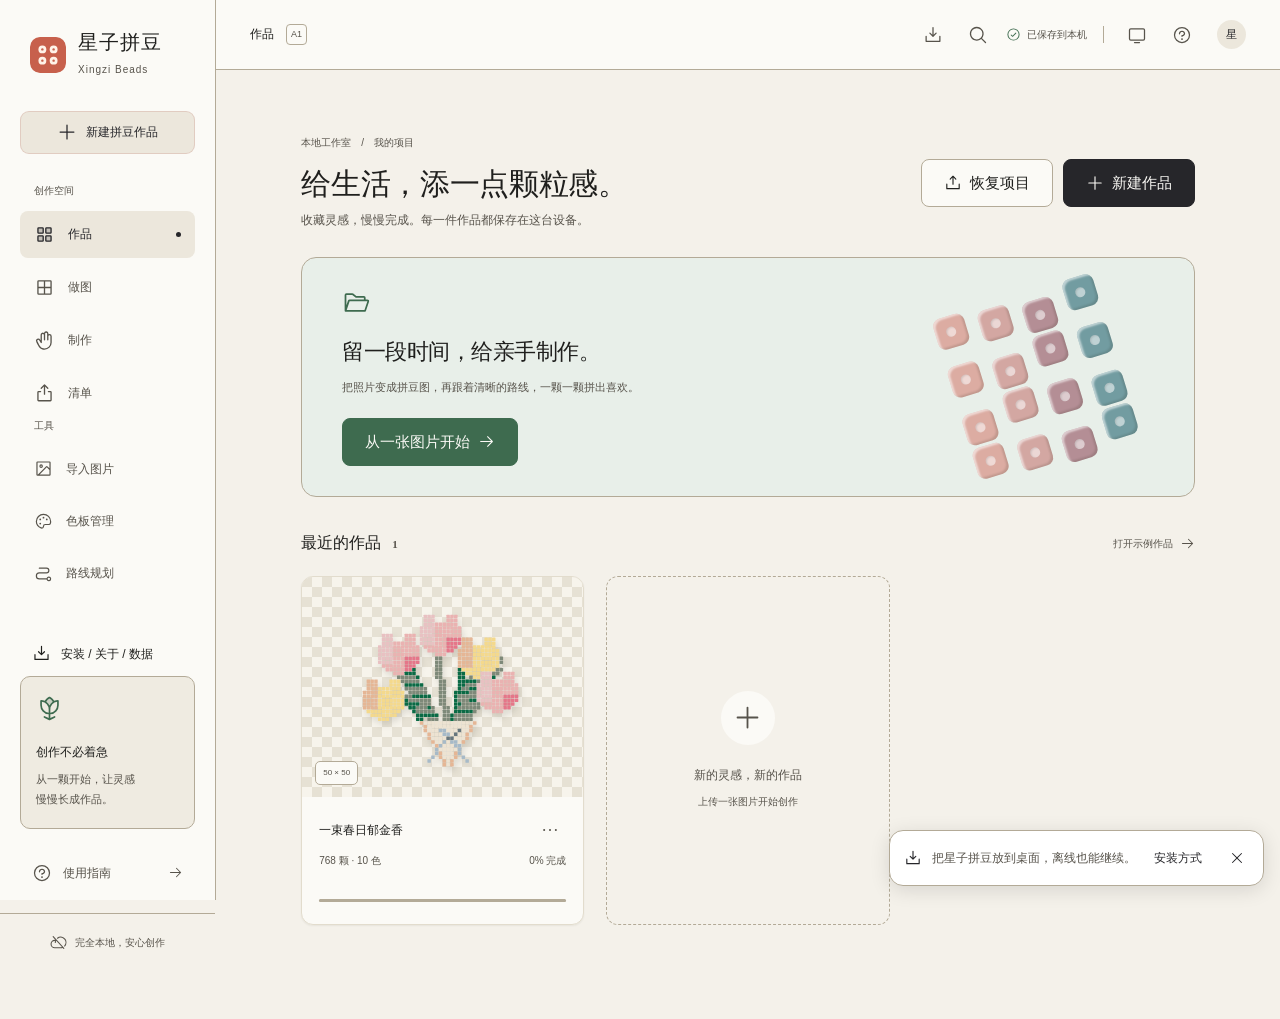
==== app/index.html @ 3dd1d568 "Publish verified Xingzi Beads distribution" ====
<!doctype html>
<html lang="zh-CN">
  <head>
    <meta charset="UTF-8" />
    <meta name="viewport" content="width=device-width, initial-scale=1, viewport-fit=cover" />
    <meta name="theme-color" content="" />
    <meta name="color-scheme" content="light dark" />
    <meta name="apple-mobile-web-app-capable" content="yes" />
    <meta name="apple-mobile-web-app-status-bar-style" content="default" />
    <meta name="description" content="星子拼豆，本地拼豆辅助工作室。照片转像素、科学路线与逐豆制作。" />
    <link rel="icon" href="./icon.svg" />
    <link rel="apple-touch-icon" href="./icon-192.png" />
    <title>星子拼豆 · 拼豆工作室</title>
    <style>/* The only source of application colors; loaded before first paint. */
:root {
  font-family:
    "PingFang SC",
    "Microsoft YaHei",
    -apple-system,
    BlinkMacSystemFont,
    "Segoe UI",
    sans-serif;
  color: var(--text-primary);
  background: var(--background);
  font-synthesis: none;
  color-scheme: light;
  text-rendering: optimizeLegibility;
  -webkit-font-smoothing: antialiased;
  --background: #f5f6f8;
  --surface: #ffffff;
  --surface-elevated: #ffffff;
  --surface-soft: #f9fafb;
  --overlay: rgba(255, 255, 255, 0.96);
  --border: #75818d;
  --divider: #eceef1;
  --text-primary: #29323b;
  --text-secondary: #68737f;
  --text-disabled: #9aa4af;
  --accent: #ad4938;
  --accent-hover: #983e30;
  --accent-soft: #fcf0ec;
  --success: #3d754f;
  --warning: #8c5c17;
  --danger: #b14e42;
  --shadow: 0 12px 35px rgba(36, 44, 59, 0.12);
  --scrim: rgba(18, 24, 32, 0.48);
  --canvas-bg: #f7f8fa;
  --grid-line: rgba(93, 105, 118, 0.2);
  --grid-line-major: rgba(93, 105, 118, 0.3);
  --cell-empty: #f7f8fa;
  --cell-selected: rgba(65, 141, 175, 0.28);
  --cell-done: rgba(246, 248, 250, 0.78);
  --cell-next: rgba(199, 96, 76, 0.2);
  --highlight: rgba(199, 96, 76, 0.2);
  --text-on-accent: #ffffff;
  --bead-highlight: rgba(255, 255, 255, 0.4);
  --bead-shadow: rgba(20, 28, 36, 0.08);
  --focus-ring: var(--accent);
  --scrim-border: rgba(255, 255, 255, 0.6);
  --skeleton: #e9edf1;
  --checker-a: #e6e9ed;
  --checker-b: #f7f8fa;

  --success-soft: #eaf0ec;
  --success-solid: #42674c;
  --text-on-success: #ffffff;
  --danger-soft: #fcf0ee;
  --selection-stroke: #246e8a;
  --selection-draft: rgba(65, 141, 175, 0.16);
  --cell-muted: rgba(246, 248, 250, 0.88);
  --data-label-light: #ffffff;
  --data-label-dark: #101418;
  --material-shadow: rgba(0, 0, 0, 0.12);
  --illustration-1: #dcaca2;
  --illustration-2: #d3a7a2;
  --illustration-3: #b48e95;
  --illustration-4: #729ca1;
  --illustration-5: #85aaa9;
  --illustration-6: #98b8b6;
  /* Compatibility aliases for existing page styles. */
  --bg: var(--background);
  --canvas: var(--canvas-bg);
  --text: var(--text-primary);
  --muted: var(--text-secondary);
  --subtle: var(--text-secondary);
  --line: var(--border);
  --sidebar: 216px;
  --header: 70px;
  --radius: 14px;
}
:root[data-theme="dark"] {
  color-scheme: dark;
  --background: #151a20;
  --surface: #1d242c;
  --surface-elevated: #252e38;
  --surface-soft: #222b34;
  --overlay: rgba(37, 46, 56, 0.97);
  --border: #6c7d8e;
  --divider: #2d3742;
  --text-primary: #edf2f6;
  --text-secondary: #b2bdc8;
  --text-disabled: #74808b;
  --accent: #e9947f;
  --accent-hover: #f2aa96;
  --accent-soft: #3b2b2b;
  --success: #9ed1aa;
  --warning: #e2b46b;
  --danger: #ee8b8b;
  --shadow: 0 16px 40px rgba(0, 0, 0, 0.42);
  --scrim: rgba(6, 10, 15, 0.66);
  --canvas-bg: #202830;
  --grid-line: rgba(171, 188, 204, 0.22);
  --grid-line-major: rgba(171, 188, 204, 0.34);
  --cell-empty: #202830;
  --cell-selected: rgba(90, 176, 211, 0.3);
  --cell-done: rgba(13, 20, 27, 0.6);
  --cell-next: rgba(239, 155, 134, 0.22);
  --highlight: rgba(239, 155, 134, 0.22);
  --text-on-accent: #241616;
  --bead-highlight: rgba(255, 255, 255, 0.18);
  --bead-shadow: rgba(0, 0, 0, 0.38);
  --focus-ring: var(--accent);
  --scrim-border: rgba(255, 255, 255, 0.18);
  --skeleton: #2b353f;
  --checker-a: #2a333d;
  --checker-b: #202830;
  --bg: var(--background);
  --canvas: var(--canvas-bg);
  --text: var(--text-primary);
  --muted: var(--text-secondary);
  --subtle: var(--text-secondary);
  --line: var(--border);

  --success-soft: #23362c;
  --success-solid: #9ed1aa;
  --text-on-success: #142219;
  --danger-soft: #3d292d;
  --selection-stroke: #8bceeb;
  --selection-draft: rgba(90, 176, 211, 0.18);
  --cell-muted: rgba(20, 27, 34, 0.82);
  --data-label-light: #ffffff;
  --data-label-dark: #101418;
  --material-shadow: rgba(0, 0, 0, 0.4);
  --illustration-1: #a97e74;
  --illustration-2: #997770;
  --illustration-3: #977986;
  --illustration-4: #52797e;
  --illustration-5: #648d8d;
  --illustration-6: #729e9c;
}
</style>
    <style>
      html, body, #root { min-height: 100%; margin: 0; }
      body { background: inherit; }
    </style>
    <script>
      (() => {
        let preference = 'system';
        try {
          const saved = localStorage.getItem('bead-theme');
          if (['system', 'light', 'dark'].includes(saved)) preference = saved;
          else localStorage.setItem('bead-theme', preference);
        } catch { /* Follow system even when storage is blocked. */ }
        const dark = preference === 'dark' || (preference === 'system' && window.matchMedia?.('(prefers-color-scheme: dark)').matches);
        const root = document.documentElement;
        root.dataset.theme = dark ? 'dark' : 'light';
        root.style.colorScheme = root.dataset.theme;
        document.querySelector('meta[name="theme-color"]').content = getComputedStyle(root).getPropertyValue('--background').trim();
        document.querySelector('meta[name="apple-mobile-web-app-status-bar-style"]').content = dark ? 'black-translucent' : 'default';
        const manifest = document.createElement('link');
        manifest.rel = 'manifest';
        manifest.href = './manifest-' + root.dataset.theme + '.webmanifest';
        document.head.appendChild(manifest);
      })();
    </script>
    <script type="module" crossorigin src="./assets/index-AcWVHi9d.js"></script>
    <link rel="stylesheet" crossorigin href="./assets/index-Bga_FNhO.css">
  </head>
  <body>
    <div id="root"></div>
  </body>
</html>
---- app/assets/index-Bga_FNhO.css ----
.mk{display:flex;flex-direction:column;gap:14px;max-width:780px;margin:0 auto;padding:18px 16px 10px;min-height:calc(100dvh - var(--header))}.mk-top{display:flex;align-items:center;gap:12px;padding:2px 2px 0}.mk-icon{flex:0 0 auto;width:40px;height:40px;display:grid;place-items:center;border-radius:var(--r-full);border:1px solid var(--divider);background:var(--surface);color:var(--text-secondary);transition:background var(--dur-1) var(--ease-out)}.mk-icon:hover{background:var(--surface-soft);color:var(--text-primary)}.mk-heading{flex:1;min-width:0;display:flex;flex-direction:column;gap:1px}.mk-heading strong{font-family:var(--font-serif);font-size:18px;font-weight:600;line-height:1.35;white-space:nowrap;overflow:hidden;text-overflow:ellipsis}.mk-kicker{font-size:10.5px}.mk-stage{position:relative;flex:1;min-height:400px;border-radius:var(--r-lg);background:var(--surface);border:1px solid var(--divider);overflow:hidden;touch-action:none;-webkit-user-select:none;user-select:none;cursor:crosshair}.mk-canvas{position:absolute;top:0;right:0;bottom:0;left:0;display:block;width:100%;height:100%}.mk-zoom{position:absolute;z-index:3;top:12px;right:12px;display:flex;align-items:center;gap:2px;min-height:36px;padding:3px;border:1px solid var(--divider);border-radius:var(--r-md);background:color-mix(in srgb,var(--surface) 94%,transparent);box-shadow:var(--e1);color:var(--text-secondary);cursor:default;touch-action:manipulation}.mk-zoom button{display:grid;place-items:center;width:30px;height:30px;border:0;border-radius:var(--r-sm);background:transparent;color:inherit;cursor:pointer}.mk-zoom button:hover{background:var(--surface-soft);color:var(--text-primary)}.mk-zoom button:disabled{opacity:.35;cursor:default}.mk-zoom button:focus-visible{outline:2px solid var(--text-secondary);outline-offset:1px}.mk-zoom span{min-width:42px;text-align:center;font-family:var(--font-mono);font-size:11px;font-variant-numeric:tabular-nums}.mk-marker{position:absolute;border-radius:50%;border:1.5px solid var(--text-primary);pointer-events:none;animation:mk-breathe 2.6s var(--ease-out) infinite}@keyframes mk-breathe{0%,to{opacity:.18;transform:scale(.94)}50%{opacity:.78;transform:scale(1)}}.mk-peek{position:absolute;top:14px;right:14px;bottom:14px;left:14px;width:calc(100% - 28px);height:calc(100% - 28px);object-fit:contain;opacity:0;pointer-events:none;transition:opacity var(--dur-2) var(--ease-out);filter:saturate(.92)}.mk-peek.is-on{opacity:.94}.mk-peek-label{position:absolute;left:50%;bottom:14px;transform:translate(-50%);padding:6px 12px;border-radius:var(--r-full);background:var(--surface);border:1px solid var(--divider);font-size:11px;color:var(--text-secondary);pointer-events:none;animation:mk-fade var(--dur-2) var(--ease-out)}@keyframes mk-fade{0%{opacity:0;transform:translate(-50%,4px)}to{opacity:1;transform:translate(-50%)}}.mk-ritual{position:absolute;left:50%;bottom:22px;transform:translate(-50%);margin:0;font-family:var(--font-serif);font-size:14px;color:var(--text-secondary);pointer-events:none;animation:mk-fade .6s var(--ease-out) both}.mk-loading,.mk-empty{position:absolute;top:0;right:0;bottom:0;left:0;display:flex;flex-direction:column;align-items:center;justify-content:center;gap:10px;text-align:center;padding:24px;background:color-mix(in srgb,var(--surface) 88%,transparent);-webkit-backdrop-filter:blur(2px);backdrop-filter:blur(2px)}.mk-empty h2{margin:0;font-family:var(--font-serif);font-size:24px}.mk-empty p{margin:0;font-size:13px;color:var(--text-secondary)}.mk-foot{display:flex;flex-direction:column;gap:10px;padding-bottom:4px}.mk-color{display:flex;align-items:center;gap:14px;padding:12px 16px;border-radius:var(--r-md);background:var(--surface);border:1px solid var(--divider);box-shadow:var(--e1)}.mk-swatch{flex:0 0 auto;width:44px;height:44px;border-radius:var(--r-sm);box-shadow:inset 0 0 0 1px #0000001f}.mk-color-text{flex:1;min-width:0;display:flex;flex-direction:column;gap:1px}.mk-code{font-family:var(--font-mono);font-size:17px;font-weight:600;letter-spacing:.02em;color:var(--text-primary)}.mk-name{font-size:12.5px;color:var(--text-secondary);white-space:nowrap;overflow:hidden;text-overflow:ellipsis}.mk-left{text-align:right;display:flex;flex-direction:column;gap:1px}.mk-left b{font-family:var(--font-mono);font-size:24px;font-weight:600;line-height:1;color:var(--text-primary)}.mk-left small{font-size:11px;color:var(--text-disabled)}.mk-sub{display:grid;grid-template-columns:1fr 1fr;gap:10px}.mk-progress{display:flex;align-items:center;gap:10px;padding:2px 2px 0;font-size:11px;color:var(--text-disabled)}.mk-track{flex:1;height:2px;border-radius:2px;background:var(--divider);overflow:hidden}.mk-track i{display:block;height:100%;background:var(--text-primary);transition:width var(--dur-3) var(--ease-out)}.mk-legend{display:flex;align-items:center;justify-content:center;gap:14px;min-height:16px;color:var(--text-disabled);font-size:10.5px}.mk-legend span{display:inline-flex;align-items:center;gap:5px;white-space:nowrap}.mk-legend-mark{display:inline-block;width:10px;height:10px;border-radius:50%;box-sizing:border-box}.mk-legend-mark.is-pending{background:var(--text-primary);opacity:.9}.mk-legend-mark.is-settled{background:var(--text-primary);opacity:.28}.mk-legend-mark.is-target{border:1.5px solid var(--text-primary);background:transparent}.mk-hint{display:flex;align-items:center;justify-content:center;gap:6px;margin:0;font-size:11px;color:var(--text-disabled)}.mk-note{position:fixed;z-index:60;left:calc(50% + var(--sidebar) / 2);bottom:30px;translate:-50% 0;display:inline-flex;align-items:center;gap:7px;padding:6px 12px 6px 10px;white-space:nowrap;border-radius:var(--r-full);border:1px solid color-mix(in srgb,var(--border) 26%,transparent);background:linear-gradient(168deg,#fdfbf4f7,#f3ecdcf7);box-shadow:0 1px #ffffffe6 inset,0 -1px #7a6c521a inset,0 10px 20px -14px #342a1a73,0 2px 5px -3px #342a1a29;font-size:12px;line-height:1.5;color:var(--text-primary);pointer-events:none;animation:mk-note-in .2s var(--ease-out) both}.mk-note-dot{flex:0 0 auto;width:9px;height:9px;border-radius:50%;box-shadow:inset 0 -1px 1px #0000003d,inset 0 1px 1px #ffffff80}.mk-note b{font-family:var(--font-mono);font-size:13px;font-weight:700;font-variant-numeric:tabular-nums}.mk-note.is-leaving{animation:mk-note-out .16s var(--ease-out) both}@keyframes mk-note-in{0%{opacity:0;transform:translateY(6px)}to{opacity:1;transform:translateY(0)}}@keyframes mk-note-out{0%{opacity:1;transform:translateY(0)}to{opacity:0;transform:translateY(4px)}}:root[data-theme=dark] .mk-note{border-color:color-mix(in srgb,var(--border) 34%,transparent);background:linear-gradient(168deg,#2b2d30f7,#1d1f22f7);box-shadow:0 1px #ffffff14 inset,0 -1px #0000008c inset,0 10px 20px -14px #000000b3,0 2px 5px -3px #00000073}@media(max-width:760px){.mk-note{left:50%;bottom:calc(84px + env(safe-area-inset-bottom,0px))}}@media(prefers-reduced-motion:reduce){.mk-note.is-leaving{opacity:0}}@media(max-width:760px){.mk{padding:12px 12px 88px;min-height:calc(100dvh - var(--header));gap:12px}.mk-stage{min-height:46dvh}.mk-color{padding:10px 14px}.mk-swatch{width:38px;height:38px}.mk-hint{display:none}}:root{font-family:PingFang SC,Microsoft YaHei,-apple-system,BlinkMacSystemFont,Segoe UI,sans-serif;color:var(--text-primary);background:var(--background);font-synthesis:none;color-scheme:light;text-rendering:optimizeLegibility;-webkit-font-smoothing:antialiased;--background: #f5f6f8;--surface: #ffffff;--surface-elevated: #ffffff;--surface-soft: #f9fafb;--overlay: rgba(255, 255, 255, .96);--border: #75818d;--divider: #eceef1;--text-primary: #29323b;--text-secondary: #68737f;--text-disabled: #9aa4af;--accent: #ad4938;--accent-hover: #983e30;--accent-soft: #fcf0ec;--success: #3d754f;--warning: #8c5c17;--danger: #b14e42;--shadow: 0 12px 35px rgba(36, 44, 59, .12);--scrim: rgba(18, 24, 32, .48);--canvas-bg: #f7f8fa;--grid-line: rgba(93, 105, 118, .2);--grid-line-major: rgba(93, 105, 118, .3);--cell-empty: #f7f8fa;--cell-selected: rgba(65, 141, 175, .28);--cell-done: rgba(246, 248, 250, .78);--cell-next: rgba(199, 96, 76, .2);--highlight: rgba(199, 96, 76, .2);--text-on-accent: #ffffff;--bead-highlight: rgba(255, 255, 255, .4);--bead-shadow: rgba(20, 28, 36, .08);--focus-ring: var(--accent);--scrim-border: rgba(255, 255, 255, .6);--skeleton: #e9edf1;--checker-a: #e6e9ed;--checker-b: #f7f8fa;--success-soft: #eaf0ec;--success-solid: #42674c;--text-on-success: #ffffff;--danger-soft: #fcf0ee;--selection-stroke: #246e8a;--selection-draft: rgba(65, 141, 175, .16);--cell-muted: rgba(246, 248, 250, .88);--data-label-light: #ffffff;--data-label-dark: #101418;--material-shadow: rgba(0, 0, 0, .12);--illustration-1: #dcaca2;--illustration-2: #d3a7a2;--illustration-3: #b48e95;--illustration-4: #729ca1;--illustration-5: #85aaa9;--illustration-6: #98b8b6;--bg: var(--background);--canvas: var(--canvas-bg);--text: var(--text-primary);--muted: var(--text-secondary);--subtle: var(--text-secondary);--line: var(--border);--sidebar: 216px;--header: 70px;--radius: 14px}:root[data-theme=dark]{color-scheme:dark;--background: #151a20;--surface: #1d242c;--surface-elevated: #252e38;--surface-soft: #222b34;--overlay: rgba(37, 46, 56, .97);--border: #6c7d8e;--divider: #2d3742;--text-primary: #edf2f6;--text-secondary: #b2bdc8;--text-disabled: #74808b;--accent: #e9947f;--accent-hover: #f2aa96;--accent-soft: #3b2b2b;--success: #9ed1aa;--warning: #e2b46b;--danger: #ee8b8b;--shadow: 0 16px 40px rgba(0, 0, 0, .42);--scrim: rgba(6, 10, 15, .66);--canvas-bg: #202830;--grid-line: rgba(171, 188, 204, .22);--grid-line-major: rgba(171, 188, 204, .34);--cell-empty: #202830;--cell-selected: rgba(90, 176, 211, .3);--cell-done: rgba(13, 20, 27, .6);--cell-next: rgba(239, 155, 134, .22);--highlight: rgba(239, 155, 134, .22);--text-on-accent: #241616;--bead-highlight: rgba(255, 255, 255, .18);--bead-shadow: rgba(0, 0, 0, .38);--focus-ring: var(--accent);--scrim-border: rgba(255, 255, 255, .18);--skeleton: #2b353f;--checker-a: #2a333d;--checker-b: #202830;--bg: var(--background);--canvas: var(--canvas-bg);--text: var(--text-primary);--muted: var(--text-secondary);--subtle: var(--text-secondary);--line: var(--border);--success-soft: #23362c;--success-solid: #9ed1aa;--text-on-success: #142219;--danger-soft: #3d292d;--selection-stroke: #8bceeb;--selection-draft: rgba(90, 176, 211, .18);--cell-muted: rgba(20, 27, 34, .82);--data-label-light: #ffffff;--data-label-dark: #101418;--material-shadow: rgba(0, 0, 0, .4);--illustration-1: #a97e74;--illustration-2: #997770;--illustration-3: #977986;--illustration-4: #52797e;--illustration-5: #648d8d;--illustration-6: #729e9c}*{box-sizing:border-box}body{margin:0;min-width:320px;color:var(--text-primary);background:var(--background)}#root{min-height:100dvh;background:var(--background)}button,input,select,textarea{font:inherit}button{cursor:pointer}button,a,input,select,textarea{-webkit-tap-highlight-color:transparent}button{color:inherit}button:disabled{cursor:not-allowed;opacity:.42}button:focus-visible,input:focus-visible,select:focus-visible,textarea:focus-visible,a:focus-visible{outline:3px solid var(--focus-ring);outline-offset:3px}button{transition:background .17s,color .17s,transform .17s}button:active:not(:disabled){transform:translateY(1px)}button svg{flex-shrink:0}h1,h2,h3,h4,p{margin:0}h1{font-size:27px;font-weight:650;letter-spacing:-.7px;line-height:1.4}h2{font-size:19px;font-weight:650}h3{font-size:14px;font-weight:650}h4{font-size:14px}p{font-size:13px;line-height:1.85;color:var(--muted)}small{font-size:11px}strong,b{font-weight:600}input:not([type=range],[type=checkbox],[type=radio],[type=color]),select,textarea{width:100%;min-height:42px;padding:10px 12px;border:1px solid var(--line);border-radius:8px;background:var(--surface);color:var(--text);font-size:12px;outline-offset:2px}input::placeholder,textarea::placeholder{color:var(--muted)}input[type=checkbox],input[type=radio]{accent-color:var(--accent)}select option,select optgroup{color:var(--text-primary);background:var(--surface-elevated)}input[type=range]::-webkit-slider-runnable-track{height:4px;border-radius:999px;background:var(--divider)}input[type=range]::-webkit-slider-thumb{width:16px;height:16px;margin-top:-6px;border:2px solid var(--surface-elevated);border-radius:50%;background:var(--accent);box-shadow:0 1px 4px var(--bead-shadow);-webkit-appearance:none;-moz-appearance:none;appearance:none}input[type=range]::-moz-range-track{height:4px;border-radius:999px;background:var(--divider)}input[type=range]::-moz-range-thumb{width:12px;height:12px;border:2px solid var(--surface-elevated);border-radius:50%;background:var(--accent)}*{scrollbar-color:var(--text-disabled) var(--surface-soft);scrollbar-width:thin}*::-webkit-scrollbar{width:10px;height:10px}*::-webkit-scrollbar-track{background:var(--surface-soft)}*::-webkit-scrollbar-thumb{border:3px solid var(--surface-soft);border-radius:999px;background:var(--text-disabled)}select{cursor:pointer}input[type=range]{-webkit-appearance:none;-moz-appearance:none;appearance:none;background:transparent;accent-color:var(--accent);width:100%;height:4px;cursor:pointer;margin:14px 0 0}progress{-webkit-appearance:none;-moz-appearance:none;appearance:none;width:100%;height:5px;border:0;overflow:hidden;border-radius:8px;background:var(--line)}progress::-webkit-progress-bar{background:var(--line);border-radius:8px}progress::-webkit-progress-value{background:var(--accent);border-radius:8px}progress::-moz-progress-bar{background:var(--accent)}.app-shell{display:flex;min-height:100dvh}.sidebar{position:fixed;inset:0 auto 0 0;width:var(--sidebar);background:var(--surface);border-right:1px solid var(--line);padding:30px 20px 0;display:flex;flex-direction:column;z-index:25}.brand{display:flex;align-items:center;gap:12px;border:0;background:none;text-align:left;padding:0 10px}.brand-symbol{display:grid;grid-template-columns:repeat(2,11px);grid-template-rows:repeat(2,11px);gap:4px;transform:rotate(-7deg)}.brand-symbol i{display:block;background:var(--accent);border-radius:3px;position:relative}.brand-symbol i:after{content:"";position:absolute;width:3px;height:3px;border-radius:50%;background:var(--surface);top:4px;left:4px}.brand strong{font-size:20px;letter-spacing:1px;display:block;line-height:1.25;white-space:nowrap}.brand small{font-size:10px;letter-spacing:1px;color:var(--muted)}.sidebar-new{border:1px solid var(--highlight);background:var(--accent-soft);color:var(--accent);border-radius:9px;min-height:43px;display:flex;align-items:center;justify-content:center;gap:9px;font-size:12px;font-weight:600;margin:30px 0 28px}.sidebar-new:hover{background:var(--line)}.sidebar-label{font-size:10px;color:var(--muted);padding:0 14px;margin-bottom:12px}.sidebar nav{display:flex;flex-direction:column;gap:6px}.sidebar nav button{display:flex;align-items:center;gap:13px;background:none;border:0;padding:13px 14px;font-size:12px;color:var(--text-secondary);border-radius:8px;text-align:left;white-space:nowrap;position:relative;min-height:44px}.sidebar nav button:hover{background:var(--surface-soft)}.sidebar nav button.active{background:var(--accent-soft);color:var(--accent);font-weight:600}.sidebar nav button.active i{width:5px;height:5px;border-radius:50%;background:var(--accent);margin-left:auto}.sidebar-bottom{margin-top:auto;padding-top:35px}.sidebar-tip{background:var(--surface-soft);border:1px solid var(--line);padding:18px 15px;border-radius:10px;margin-bottom:22px}.sidebar-tip svg{color:var(--success);margin-bottom:12px}.sidebar-tip strong{display:block;font-size:12px;margin-bottom:7px}.sidebar-tip p{font-size:11px;line-height:1.85}.sidebar-help{display:flex;align-items:center;gap:11px;background:none;border:0;width:100%;padding:12px;color:var(--text-secondary);font-size:12px}.sidebar-help svg:last-child{margin-left:auto}.sidebar-local{margin:18px -20px 0;border-top:1px solid var(--line);height:57px;display:flex;align-items:center;justify-content:center;gap:8px;font-size:10px;color:var(--muted)}.app-content{margin-left:var(--sidebar);width:calc(100% - var(--sidebar));min-width:0}.topbar{height:var(--header);background:var(--surface);border-bottom:1px solid var(--line);display:flex;align-items:center;justify-content:space-between;padding:0 34px;position:relative;z-index:15}.topbar-location{font-size:12px;font-weight:500;display:flex;align-items:center;gap:12px}.topbar-location>span{font-size:9px;font-weight:400;color:var(--muted);border:1px solid var(--line);border-radius:4px;padding:2px 4px}.topbar-actions{display:flex;align-items:center;gap:12px}.save-indicator,.offline-indicator{display:flex;align-items:center;gap:6px;font-size:10px;color:var(--muted)}.save-indicator svg{color:var(--success)}.save-indicator.error{color:var(--accent)}.topbar-divider{width:1px;height:17px;background:var(--line);margin:0 4px}.user-avatar{display:grid;place-items:center;width:29px;height:29px;border-radius:50%;background:var(--accent-soft);color:var(--accent);font-size:11px;margin-left:7px}.brand-symbol-img{width:36px;height:36px;border-radius:10px;flex:none}@media(max-width:760px){.brand-symbol-img{width:29px;height:29px}}.mobile-brand,.mobile-nav{display:none}.page-content{animation:page-enter .2s ease-out}.loading-screen{padding:100px;text-align:center;color:var(--muted)}.btn{min-height:39px;padding:10px 15px;display:inline-flex;align-items:center;justify-content:center;gap:8px;border:1px solid var(--line);border-radius:8px;background:var(--surface);font-size:11px;font-weight:500;line-height:1.3;white-space:nowrap}.btn:not(.btn--ink):not(.btn--key):not(.btn--press):not(.btn--stamp):hover:not(:disabled){background:var(--surface-soft)}.btn.primary{background:var(--accent);border-color:var(--accent);color:var(--text-on-accent)}.btn.primary:hover:not(:disabled){background:var(--accent-hover)}.btn.quiet{border-color:transparent;background:none;color:var(--muted)}.btn.danger{background:color-mix(in srgb,var(--danger) 14%,var(--surface));color:var(--danger);border-color:color-mix(in srgb,var(--danger) 30%,var(--surface))}.btn.full{width:100%}.btn small{margin-left:auto;color:var(--muted)}.icon-button{width:33px;height:33px;display:inline-flex;align-items:center;justify-content:center;border:0;border-radius:6px;background:none;color:var(--text-secondary);padding:0}.icon-button:hover:not(:disabled){background:var(--surface-soft);color:var(--text)}.icon-button.active{background:var(--accent-soft);color:var(--accent)}.text-button{display:inline-flex;align-items:center;gap:7px;border:0;background:none;color:var(--muted);padding:4px 0;font-size:10px}.text-button:hover{color:var(--accent)}.button-row{display:flex;align-items:center;gap:10px}.button-row.spread{justify-content:space-between}.panel{background:var(--surface);border:1px solid var(--line);border-radius:var(--radius);box-shadow:var(--shadow)}.standard-page{padding:32px 34px 46px;max-width:1600px;margin:0 auto}.page-heading{display:flex;align-items:center;justify-content:space-between;gap:20px;margin-bottom:26px}.page-heading h1{margin-bottom:7px}.page-heading p{font-size:12px}.breadcrumb{font-size:10px;color:var(--muted);margin-bottom:13px;display:flex;gap:10px}.breadcrumb span{color:var(--text-secondary)}.section-heading{display:flex;align-items:center;justify-content:space-between;gap:14px;margin-bottom:16px}.section-heading h3{display:flex;align-items:center;gap:8px}.section-heading h3>span{font-size:10px;color:var(--muted);background:var(--surface-soft);padding:2px 6px;border-radius:4px}.section-heading svg{color:var(--muted)}.small-badge{font-size:9px;color:var(--muted);border:1px solid var(--line);border-radius:4px;padding:3px 6px;white-space:nowrap}.busy{display:inline-flex;align-items:center;gap:7px;color:var(--accent);font-size:11px}.spin{animation:spin 1.1s linear infinite}.empty-state{padding:50px 18px;color:var(--muted);text-align:center;font-size:13px}.field-hint{font-size:10px;line-height:1.8;margin-top:10px}.info-callout{font-size:11px;line-height:1.8;background:var(--accent-soft);color:var(--accent);border-radius:8px;padding:12px 15px;margin-bottom:20px}.success-text{display:flex;align-items:center;gap:5px;color:var(--success);font-size:10px}.danger-text{color:var(--accent)!important}.editor-layout{display:grid;grid-template-columns:minmax(0,1fr) 266px;min-height:calc(100dvh - var(--header))}.editor-main{padding:29px 28px 20px;min-width:0}.editor-main .page-heading{margin-bottom:24px}.editor-main .page-heading h1{font-size:25px}.editor-main .page-heading>.btn{margin-top:21px}.canvas-panel{border:1px solid var(--line);background:var(--surface);border-radius:12px;overflow:hidden;box-shadow:var(--shadow)}.canvas-header{display:flex;align-items:center;justify-content:space-between;gap:10px;padding:16px 18px;border-bottom:1px solid var(--line);min-height:57px;font-size:12px}.canvas-header>div{display:flex;align-items:center;gap:9px;min-width:0}.project-dot{width:6px;height:6px;background:var(--success);border-radius:50%;flex-shrink:0}.project-name{border:0!important;background:none!important;min-height:20px!important;padding:0!important;width:155px!important;font-size:11px!important;font-weight:600;max-width:30vw}.canvas-status{font-size:10px;color:var(--muted);display:flex;align-items:center;gap:5px;white-space:nowrap}.status-dot{display:inline-block;width:5px;height:5px;background:var(--success);border-radius:50%;margin-right:5px;flex-shrink:0}.view-tabs{display:flex;align-items:center;border-bottom:1px solid var(--line);padding:0 18px;gap:22px;height:45px}.view-tabs>button{font-size:11px;align-self:stretch;padding:0;border:0;background:none;color:var(--muted);position:relative;white-space:nowrap}.view-tabs>button.selected{color:var(--accent);font-weight:600}.view-tabs>button.selected:after{content:"";height:2px;background:var(--accent);position:absolute;left:0;right:0;bottom:0}.view-caption{font-size:9px;color:var(--subtle);margin-left:auto}.board-toolrow{display:flex;align-items:center;justify-content:space-between;padding:8px 17px;background:var(--surface);border-bottom:1px solid var(--line)}.tool-group{display:flex;align-items:center;gap:5px}.tool-separator{height:15px;width:1px;background:var(--line);margin:0 7px}.board-wrap{position:relative;overflow:hidden;height:clamp(350px,43vw,548px);width:100%;touch-action:none;background:var(--canvas);-webkit-user-select:none;user-select:none}.board-canvas{display:block;position:absolute;top:0;right:0;bottom:0;left:0;width:100%;height:100%}.next-pulse{position:absolute;pointer-events:none;border:2px dashed var(--accent);animation:next-pulse 1.6s var(--ease-out) infinite}.canvas-zoom{position:absolute;right:16px;bottom:14px;background:var(--surface-elevated);border:1px solid var(--line);border-radius:7px;display:flex;align-items:center;padding:2px 5px;box-shadow:0 2px 12px var(--material-shadow);height:31px}.canvas-zoom button{background:none;border:0;width:25px;height:25px;color:var(--muted);display:grid;place-items:center}.canvas-zoom span:not(.tool-separator){font-size:9px;min-width:37px;text-align:center;color:var(--muted);font-variant-numeric:tabular-nums}.canvas-zoom .tool-separator{margin:0 3px}.board-hint{font-size:9px;text-align:center;color:var(--subtle);padding:7px;background:var(--canvas)}.canvas-footer{font-size:9px;min-height:37px;padding:10px 17px;border-top:1px solid var(--line);display:flex;align-items:center;justify-content:space-between;gap:10px;color:var(--muted)}.canvas-footer>span{display:flex;align-items:center;gap:4px}.footer-divider{margin:0 8px;color:var(--subtle)}.palette-strip{margin-top:24px}.palette-strip .section-heading{margin-bottom:15px}.palette-strip h3{font-size:12px}.used-colors{display:flex;gap:9px;overflow-x:auto;padding-bottom:8px;scrollbar-width:thin}.used-color{border:1px solid transparent;padding:6px 8px 5px;min-width:55px;background:var(--surface);border-radius:8px;display:flex;flex-direction:column;align-items:center;gap:5px}.used-color.selected{border-color:var(--accent);background:var(--accent-soft)}.used-color strong{font-size:9px;font-weight:500}.used-color small{font-size:8px;color:var(--muted)}.bead-swatch{width:28px;height:28px;border-radius:7px;display:block;position:relative;box-shadow:inset 0 1px 2px var(--bead-highlight),inset 0 -2px 2px var(--bead-shadow)}.bead-swatch:after,.large-bead:after{content:"";position:absolute;top:36%;right:36%;bottom:36%;left:36%;border-radius:50%;background:var(--bead-highlight);box-shadow:inset 1px 1px 3px var(--material-shadow)}.local-note{display:flex;align-items:center;gap:7px;font-size:9px;color:var(--muted);margin-top:17px}.local-note>span{margin-left:auto;font-size:8px}.controls-panel{background:var(--surface);border-left:1px solid var(--line);padding:24px 21px 20px}.controls-title{display:flex;align-items:center;gap:8px;margin-bottom:2px}.controls-title>svg{color:var(--text-secondary)}.controls-title h2{font-size:13px}.controls-title .text-button{margin-left:auto;font-size:9px}.control-section{padding:21px 0;border-bottom:1px solid var(--line)}.control-section>.section-heading{margin-bottom:13px}.control-section h3{font-size:11px}.control-section>.btn+.btn{margin-top:7px}.segmented{display:flex;background:var(--surface-soft);border:1px solid var(--line);border-radius:7px;padding:3px;gap:3px}.segmented button{flex:1;border:1px solid transparent;background:none;min-height:32px;padding:6px;font-size:11px;color:var(--muted);border-radius:5px;white-space:nowrap}.segmented button.selected{background:var(--surface);border-color:var(--line);color:var(--accent);box-shadow:0 1px 3px var(--material-shadow);font-weight:600}.add-palette-link{border:0;background:none;font-size:10px;color:var(--accent);padding:12px 0 0}.range-field{display:block;margin-top:22px}.range-field:first-child{margin-top:0}.range-field>span{display:flex;align-items:center;justify-content:space-between;font-size:10px;color:var(--text-secondary)}.range-field output{font-size:10px;color:var(--text);font-variant-numeric:tabular-nums}.toggle-field{display:flex;align-items:center;gap:10px;position:relative;min-height:42px;margin:0 0 14px;cursor:pointer}.toggle-field>span:first-child{font-size:10px;color:var(--text);flex:1}.toggle-field small{display:block;font-size:9px;color:var(--muted);margin-top:5px}.toggle-field input{position:absolute;right:0;opacity:0;width:31px;height:22px;margin:0}.toggle-track{width:29px;height:16px;border-radius:16px;background:var(--line);position:relative;flex-shrink:0;transition:background .2s}.toggle-track:after{content:"";position:absolute;width:12px;height:12px;background:var(--text-primary);border-radius:50%;left:2px;top:2px;box-shadow:0 1px 2px var(--material-shadow);transition:transform .2s}.toggle-field input:checked+.toggle-track{background:var(--accent)}.toggle-field input:checked+.toggle-track:after{transform:translate(13px)}.toggle-field input:focus-visible+.toggle-track{outline:3px solid var(--focus-ring);outline-offset:3px}.select-label{font-size:10px;color:var(--muted);display:block;margin-top:20px}.select-label select{margin-top:9px}.controls-bottom{padding-top:20px}.controls-bottom .btn{font-size:10px}.controls-bottom .btn+.btn{margin-top:6px}.import-layout{display:grid;grid-template-columns:minmax(0,1fr) 310px;gap:26px;align-items:start}.upload-area{border:1.5px dashed color-mix(in srgb,var(--border) 66%,transparent);border-radius:20px;min-height:490px;background:var(--surface);display:flex;flex-direction:column;align-items:center;justify-content:center;text-align:center;overflow:hidden;transition:border-color var(--dur-3) var(--ease-out),box-shadow var(--dur-3) var(--ease-out)}:root[data-theme=dark] .upload-area:not(.dragging){border-color:color-mix(in srgb,var(--border) 42%,transparent)}.upload-area.dragging{border-color:var(--accent);background:var(--accent-soft)}.upload-area.has-image{min-height:unset;aspect-ratio:1}.upload-area:has(.crop-preview[data-active]){border-color:color-mix(in srgb,var(--accent) 65%,transparent);box-shadow:0 0 0 5px color-mix(in srgb,var(--accent) 11%,transparent)}.upload-illustration{display:grid;place-items:center;width:96px;height:96px;border-radius:25px;background:var(--accent-soft);color:var(--accent);margin-bottom:25px}.upload-area h2{font-size:21px;margin-bottom:12px}.upload-area p{font-size:12px;margin-bottom:26px}.crop-preview{width:100%;aspect-ratio:1;position:relative;overflow:hidden;background:var(--surface-soft);touch-action:none;user-select:none;-webkit-user-select:none;-webkit-touch-callout:none;cursor:grab}.crop-preview[data-active]{cursor:grabbing}.crop-preview img{display:block;-webkit-user-drag:none}.crop-guide{position:absolute;top:0;right:0;bottom:0;left:0;pointer-events:none;opacity:.33;transition:opacity var(--dur-3) var(--ease-out);background:linear-gradient(90deg,transparent 33%,var(--bead-highlight) 33%,var(--bead-highlight) 33.2%,transparent 33.2%,transparent 66%,var(--bead-highlight) 66%,var(--bead-highlight) 66.2%,transparent 66.2%),linear-gradient(0deg,transparent 33%,var(--bead-highlight) 33%,var(--bead-highlight) 33.2%,transparent 33.2%,transparent 66%,var(--bead-highlight) 66%,var(--bead-highlight) 66.2%,transparent 66.2%)}.crop-preview[data-active] .crop-guide{opacity:.8}.crop-hint{position:absolute;top:14px;left:50%;transform:translate(-50%);z-index:2;display:flex;align-items:center;gap:7px;padding:8px 13px;border-radius:999px;border:1px solid color-mix(in srgb,var(--border) 42%,transparent);background:color-mix(in srgb,var(--surface-elevated) 82%,transparent);backdrop-filter:blur(10px);-webkit-backdrop-filter:blur(10px);color:var(--text-secondary);font-size:11px;line-height:1.4;white-space:nowrap;pointer-events:none;opacity:1;transition:opacity var(--dur-3) var(--ease-out)}.crop-hint-hidden{opacity:0}.crop-hint svg{color:var(--accent)}.import-options{padding:0 23px 24px}.import-options .control-section{padding:21px 0}.import-options>.btn{margin-top:22px}.import-imagebar{display:flex;align-items:center;justify-content:space-between;font-size:12px;padding:12px 0}.import-imagebar small{color:var(--muted);margin-left:8px}.import-privacy{padding:24px;display:flex;align-items:center;gap:16px}.import-privacy>svg{color:var(--success)}.import-privacy strong{font-size:12px}.import-privacy p{font-size:11px;margin-top:4px}.form-field{display:block;font-size:11px;margin-bottom:17px}.form-field>input{margin-top:8px}.form-field+.segmented{margin-bottom:18px}.palette-layout{display:grid;grid-template-columns:265px minmax(0,1fr);gap:24px;align-items:start}.palette-sidebar{padding:21px 15px}.palette-sidebar>h3{margin:0 8px 19px;font-size:12px}.palette-sidebar>h3>span{float:right;color:var(--muted)}.palette-list-item{display:flex;align-items:center;gap:10px;width:100%;padding:12px 9px;background:none;border:1px solid transparent;border-radius:9px;text-align:left}.palette-list-item.selected{background:var(--accent-soft);border-color:var(--highlight)}.mini-palette{display:grid;grid-template-columns:repeat(2,13px);gap:2px}.mini-palette i{width:13px;height:13px;border-radius:3px}.palette-list-item strong{font-size:11px;display:block;max-width:155px;overflow:hidden;text-overflow:ellipsis;white-space:nowrap}.palette-list-item small{display:block;color:var(--muted);font-size:9px;margin-top:5px}.palette-list-item>svg{margin-left:auto;color:var(--accent)}.palette-import-box{margin-top:21px;border-top:1px solid var(--line);padding:24px 8px 2px}.palette-import-box>svg{color:var(--accent);margin-bottom:12px}.palette-import-box h4{font-size:12px;margin-bottom:7px}.palette-import-box p{font-size:10px;margin-bottom:19px}.palette-import-box>.btn{margin-top:14px}.palette-import-box>.btn.quiet{margin-top:4px}.palette-import-box>.text-button{display:flex;margin:auto;font-size:10px}.palette-content{padding:25px;min-width:0}.palette-content-heading{display:flex;align-items:center;justify-content:space-between;gap:15px;margin-bottom:22px}.palette-title-input{display:flex;align-items:center;gap:10px}.palette-title-input>svg{color:var(--accent)}.palette-title-input input{font-size:18px!important;font-weight:600;border:0!important;padding:0!important;min-height:30px!important;max-width:260px}.palette-content-heading p{font-size:10px;margin-top:4px}.palette-searchbar{display:flex;align-items:center;gap:15px;margin-bottom:24px}.palette-searchbar input{max-width:300px}.palette-searchbar .btn{margin-left:auto}.palette-color-grid{display:grid;grid-template-columns:repeat(auto-fill,minmax(88px,1fr));gap:21px 16px}.palette-color{background:none;border:0;padding:0;text-align:left;display:flex;flex-direction:column}.palette-color>span{height:72px;border-radius:9px;display:grid;place-items:center;box-shadow:inset 0 0 0 1px var(--border)}.palette-color>span svg{opacity:0;background:var(--overlay);padding:5px;box-sizing:content-box;border-radius:50%;color:var(--text-primary);transition:opacity .2s}.palette-color:hover>span svg{opacity:1}.palette-color>strong{font-size:11px;margin-top:9px}.palette-color>small{font-size:9px;color:var(--muted);margin-top:4px;white-space:nowrap;overflow:hidden;text-overflow:ellipsis}.palette-color>code{font-family:inherit;font-size:8px;color:var(--subtle);margin-top:5px}.source-card{font-size:11px;color:var(--muted);margin:15px 0}.source-card img{max-width:100%;max-height:400px;display:block;margin-top:12px;object-fit:contain}.color-editor-preview{position:relative;display:flex;overflow:hidden;border-radius:10px;height:105px;margin:22px 0 10px}.color-editor-preview span{flex:1}.color-editor-preview input{position:absolute;top:0;right:0;bottom:0;left:0;width:100%;height:100%;opacity:0;cursor:pointer}.route-layout{display:grid;grid-template-columns:minmax(0,1fr) 280px;gap:24px;align-items:start}.route-modes{display:flex;flex-direction:column;gap:10px;margin-bottom:23px}.route-mode{display:flex;align-items:center;text-align:left;padding:17px 18px;gap:16px;background:var(--surface);border:1px solid var(--line);border-radius:11px}.route-mode.selected{border-color:var(--accent);background:var(--accent-soft)}.mode-icon{display:grid;place-items:center;width:43px;height:43px;background:var(--surface-soft);border-radius:10px;color:var(--muted);flex-shrink:0}.route-mode.selected .mode-icon{color:var(--accent);background:var(--surface)}.route-mode h3{font-size:13px;display:flex;align-items:center;gap:10px}.route-mode h3 small{font-size:9px;color:var(--muted);font-weight:400}.route-mode p{font-size:10px;margin-top:7px}.route-mode>i{margin-left:auto;color:var(--accent);width:23px;flex-shrink:0}.route-preview{padding:20px 18px 0;overflow:hidden}.route-preview .board-wrap{height:400px;border-radius:8px}.route-preview .board-hint{border-radius:0 0 8px 8px}.route-metrics{display:grid;grid-template-columns:repeat(4,1fr);padding:22px 0}.route-metrics>div{text-align:center;border-right:1px solid var(--line)}.route-metrics>div:last-child{border:0}.route-metrics strong{font-size:20px;font-weight:600;font-variant-numeric:tabular-nums}.route-metrics strong small{font-size:10px;color:var(--muted);font-weight:400}.route-metrics span{display:block;font-size:9px;color:var(--muted);margin-top:5px}.route-options{padding:0 20px 20px}.route-color-list{display:flex;flex-direction:column;gap:17px}.route-color-list>div{display:flex;gap:9px;align-items:center;font-size:11px}.route-number{font-size:9px;color:var(--subtle);width:11px}.route-color-list i{width:25px;height:25px;border-radius:6px}.route-color-list strong{font-size:10px}.route-color-list strong>span{font-size:9px;color:var(--muted);font-weight:400;display:inline-block;max-width:70px;white-space:nowrap;overflow:hidden;text-overflow:ellipsis;vertical-align:bottom}.route-color-list small{font-size:8px;color:var(--muted);font-weight:400}.route-color-list div>small{display:block;margin-top:4px}.route-color-list b{margin-left:auto;font-size:11px;font-variant-numeric:tabular-nums}.route-options>.btn{margin-top:20px}.workbench-layout{display:grid;grid-template-columns:minmax(0,1fr) 280px;gap:24px;align-items:start}.workbench-canvas{overflow:hidden}.workbench-canvas .board-wrap{height:clamp(400px,48vw,640px)}.workbench-canvas .canvas-header>.button-row{margin-left:auto}.workbench-sidebar{display:flex;flex-direction:column;gap:18px}.timer-pill{display:flex;align-items:center;gap:11px;border:1px solid var(--line);background:var(--surface);border-radius:9px;padding:6px 8px 6px 14px;color:var(--muted)}.timer-pill strong{font-variant-numeric:tabular-nums;color:var(--text);font-size:15px;font-weight:500}.current-card{padding:22px}.current-label{font-size:10px;color:var(--muted)}.current-color-head{display:flex;align-items:center;gap:16px;margin:19px 0 25px}.large-bead{width:61px;height:61px;border-radius:13px;position:relative;box-shadow:inset 0 2px 3px var(--bead-highlight),inset 0 -4px 5px var(--bead-shadow);flex-shrink:0}.current-color-head h2{font-size:25px;letter-spacing:-.5px}.current-color-head p{font-size:11px;margin-top:4px}.coordinate{display:flex;gap:18px}.coordinate>div{flex:1;background:var(--surface-soft);border-radius:9px;text-align:center;padding:13px}.coordinate span{font-size:10px;color:var(--muted)}.coordinate strong{display:block;font-size:28px;margin-top:7px;font-weight:600;font-variant-numeric:tabular-nums}.next-position{font-size:10px;text-align:center;margin:15px 0 20px}.current-card>.field-hint{text-align:center}.progress-card{padding:21px}.progress-card .section-heading strong{color:var(--accent);font-size:16px}.progress-numbers{display:flex;justify-content:space-between;margin-top:18px}.progress-numbers strong{display:block;font-size:22px;font-variant-numeric:tabular-nums}.progress-numbers span{display:block;font-size:10px;color:var(--muted);margin-top:6px}.workbench-colors{padding:21px}.workbench-colors h3{font-size:12px;margin-bottom:19px}.workbench-colors>div{display:flex;align-items:center;gap:9px;padding:9px 0}.workbench-colors>div.active{color:var(--accent)}.workbench-colors i{width:24px;height:24px;border-radius:6px}.workbench-colors span{font-size:11px}.workbench-colors span small{display:block;color:var(--muted);font-size:8px;margin-top:4px}.workbench-colors strong{margin-left:auto;font-size:12px}.workbench-colors strong small{color:var(--muted);font-size:10px;font-weight:400}.legend-box{display:inline-block;width:8px;height:8px;margin:0 3px 0 10px}.legend-box.current{border:1px solid var(--accent)}.legend-box.next{border:1px dashed var(--accent)}.legend-box.done{background:var(--text-disabled)}.completed-message{text-align:center;padding:14px 0}.completed-message>svg{color:var(--success);margin-bottom:14px}.completed-message h2{font-size:21px}.completed-message p{font-size:11px;margin:12px 0 20px}.project-welcome{display:flex;align-items:center;justify-content:space-between;background:var(--success-soft);border:1px solid var(--border);border-radius:15px;padding:30px 40px;overflow:hidden;margin-bottom:34px;min-height:230px}.project-welcome h2{font-size:22px;color:var(--text-primary);letter-spacing:-.5px}.project-welcome p{font-size:11px;color:var(--text-secondary);max-width:340px;margin-top:11px}.project-welcome .btn{margin-top:20px;background:var(--success-solid);border-color:var(--success-solid)}.welcome-icon{color:var(--success);display:block;margin-bottom:13px}.welcome-beads{display:grid;grid-template-columns:repeat(4,32px);gap:13px;transform:rotate(-17deg);margin:0 35px}.welcome-beads i{display:block;width:32px;height:32px;border-radius:8px;box-shadow:inset 2px 2px 2px var(--bead-highlight),inset -2px -2px 2px var(--bead-shadow);position:relative}.welcome-beads i:after{content:"";position:absolute;top:35%;right:35%;bottom:35%;left:35%;background:var(--bead-highlight);border-radius:50%;box-shadow:inset 1px 1px 2px var(--material-shadow)}.projects-section-heading{margin-bottom:20px}.projects-section-heading h2{font-size:16px}.projects-section-heading h2 small{font-size:11px;color:var(--muted);margin-left:8px}.project-grid{display:grid;grid-template-columns:repeat(3,minmax(0,1fr));gap:22px}.project-card{background:var(--surface);border:1px solid var(--line);border-radius:12px;overflow:hidden;position:relative}.project-thumbnail{height:220px;background:var(--surface-soft);border:0;width:100%;position:relative;padding:15px}.project-thumbnail svg{display:block;width:100%;height:100%;filter:drop-shadow(2px 4px 3px var(--bead-shadow))}.project-thumbnail>span{position:absolute;left:13px;bottom:12px;background:var(--surface);padding:4px 7px;border:1px solid var(--line);border-radius:5px;font-size:8px;color:var(--muted)}.project-card-info{padding:17px}.project-card-info h3{display:flex;align-items:center;justify-content:space-between;font-size:12px}.project-card-info h3>button:first-child{padding:0;border:0;background:none;text-align:left;max-width:85%;overflow:hidden;text-overflow:ellipsis;white-space:nowrap}.project-card-info p{font-size:10px;display:flex;justify-content:space-between;margin:5px 0 12px}.project-card-info progress{height:3px}.project-menu{position:absolute;right:15px;bottom:20px;min-width:110px;padding:5px;background:var(--surface-elevated);border:1px solid var(--line);box-shadow:0 5px 20px var(--material-shadow);border-radius:8px;z-index:5}.project-menu button{width:100%;text-align:left;padding:10px;border:0;border-radius:5px;background:none;font-size:11px}.project-menu button:hover{background:var(--surface-soft)}.new-project-card{border:1.5px dashed var(--border);background:none;min-height:310px;border-radius:12px;display:flex;flex-direction:column;align-items:center;justify-content:center;color:var(--muted)}.new-project-card>span{display:grid;place-items:center;background:var(--surface);border-radius:50%;width:54px;height:54px;margin-bottom:20px}.new-project-card strong{font-size:12px;color:var(--text-secondary);font-weight:500}.new-project-card small{font-size:10px;margin-top:9px}.new-project-card:hover{background:var(--surface-soft);border-color:var(--accent)}.summary-stats{display:grid;grid-template-columns:repeat(4,1fr);border:1px solid var(--line);background:var(--surface);border-radius:12px;margin-bottom:25px;padding:23px 0}.summary-stats>div{padding:0 28px;border-right:1px solid var(--line)}.summary-stats>div:last-child{border:0}.summary-stats span{font-size:10px;color:var(--muted)}.summary-stats strong{display:block;font-size:30px;font-variant-numeric:tabular-nums;margin-top:9px;font-weight:600;letter-spacing:-1px}.summary-stats strong small{font-size:11px;color:var(--muted);font-weight:400;letter-spacing:0}.export-layout{display:grid;grid-template-columns:minmax(0,1fr) 290px;gap:24px;align-items:start}.export-table-panel{padding:24px;overflow:hidden}.export-table-panel h2{font-size:14px}.export-table-panel .section-heading select{width:130px;min-height:34px;font-size:10px}.table-scroll{overflow-x:auto}.color-table{width:100%;border-collapse:collapse;font-size:11px}.color-table th{text-align:left;font-size:10px;color:var(--muted);font-weight:400;padding:13px 7px;background:var(--surface-soft)}.color-table td{border-bottom:1px solid var(--line);padding:14px 7px;font-variant-numeric:tabular-nums}.color-table td:nth-child(n+3),.color-table th:nth-child(n+3){text-align:right}.color-table td strong{font-size:11px}.color-table td small{display:block;font-size:9px;color:var(--muted);margin-top:5px}.table-swatch{display:block;width:28px;height:28px;border-radius:6px;border:1px solid var(--bead-shadow)}.table-footer{font-size:10px;color:var(--muted);padding-top:20px;display:flex;align-items:center;gap:7px}.table-footer svg{color:var(--success)}.export-options{display:flex;flex-direction:column;gap:17px}.export-option{padding:20px}.export-option-heading{display:flex;align-items:center;gap:13px;margin-bottom:17px}.export-option-heading>svg{color:var(--accent)}.export-option-heading h3{font-size:12px}.export-option-heading p{font-size:9px;margin-top:5px}.export-option>select{margin-bottom:10px}.export-option>.btn{margin-top:5px}.export-option>.field-hint{margin-bottom:15px}.export-option.compact .export-option-heading{margin-bottom:12px}.crop-preview,.source-card img,.project-thumbnail{background-color:var(--checker-a);background-image:conic-gradient(var(--checker-b) 25%,var(--checker-a) 0 50%,var(--checker-b) 0 75%,var(--checker-a) 0);background-size:20px 20px}input[type=color]{color-scheme:inherit;background:var(--surface-elevated);border-color:var(--border)}input::file-selector-button{color:var(--text-primary);background:var(--surface-elevated);border:1px solid var(--border);border-radius:6px;padding:6px 10px}input:-webkit-autofill{-webkit-text-fill-color:var(--text-primary);box-shadow:0 0 0 1000px var(--surface) inset;caret-color:var(--text-primary)}.app-tooltip{position:fixed;z-index:200;width:max-content;max-width:min(260px,calc(100vw - 24px));padding:8px 12px;transform:translate(-50%);border:1px solid var(--border);border-radius:8px;background:var(--surface-elevated);color:var(--text-primary);box-shadow:var(--shadow);font-size:12px;line-height:1.6;pointer-events:none}.toast{position:fixed;bottom:25px;left:calc(50% + var(--sidebar) / 2);transform:translate(-50%);z-index:100;background:var(--surface-elevated);border:1px solid var(--line);box-shadow:0 8px 35px var(--material-shadow);border-radius:11px;padding:14px 17px;display:flex;align-items:center;gap:11px;max-width:min(630px,85vw);min-width:250px;animation:toast-enter .2s ease-out;font-size:12px;line-height:1.7}.toast>svg{color:var(--accent);flex-shrink:0}.toast>button{margin-left:10px;display:grid;place-items:center;border:0;background:none;color:var(--muted);padding:4px}.modal-backdrop{position:fixed;top:0;right:0;bottom:0;left:0;background:var(--scrim);z-index:110;display:flex;align-items:center;justify-content:center;padding:20px;-webkit-backdrop-filter:blur(3px);backdrop-filter:blur(3px)}.modal{width:min(430px,100%);padding:26px;border:1px solid var(--line);background:var(--surface-elevated);border-radius:15px;box-shadow:0 15px 80px var(--material-shadow);max-height:90dvh;overflow-y:auto}.modal h2{font-size:19px}.modal>.section-heading{margin-bottom:18px}.modal>p{margin:14px 0 21px}.modal .form-field{margin-bottom:17px}.modal>.button-row{margin-top:23px}.help-modal{width:min(510px,100%)}.help-modal ol{padding-left:22px}.help-modal li{font-size:13px;padding:6px 0 13px 5px;color:var(--accent)}.help-modal li strong{color:var(--text);font-size:12px}.help-modal li p{font-size:11px;margin-top:6px}.help-modal>.field-hint{font-size:10px}.modal .color-editor-preview+.field-hint{margin:0 0 21px}@keyframes spin{to{transform:rotate(360deg)}}@keyframes page-enter{0%{opacity:.65;transform:translateY(3px)}to{opacity:1;transform:translateY(0)}}@keyframes next-pulse{0%,to{opacity:.4}50%{opacity:1}}@keyframes toast-enter{0%{opacity:0;bottom:17px}to{opacity:1;bottom:25px}}@media(min-width:1600px){.editor-main{padding:34px 40px}.editor-layout{grid-template-columns:minmax(0,1fr) 290px}.controls-panel{padding:29px 25px}.board-wrap{height:570px}.page-heading h1,.editor-main .page-heading h1{font-size:29px}}@media(max-width:1180px){:root{--sidebar: 185px}.sidebar{padding-left:14px;padding-right:14px}.brand{padding-left:9px}.sidebar-local{margin-left:-14px;margin-right:-14px}.sidebar nav button{padding:12px}.sidebar-tip{padding:16px 12px}.editor-layout{grid-template-columns:minmax(0,1fr) 238px}.editor-main{padding:25px 20px}.controls-panel{padding:24px 17px}.editor-main .page-heading{align-items:flex-start;gap:10px}.editor-main .page-heading h1{font-size:22px}.editor-main .page-heading>.btn{font-size:10px;padding:10px;margin-top:26px}.editor-main .page-heading p{font-size:10px}.topbar{padding:0 24px}.view-caption{display:none}.view-tabs{gap:22px}.standard-page{padding:28px 24px 40px}.page-heading h1{font-size:24px}.page-heading p{font-size:11px}.route-layout,.workbench-layout{grid-template-columns:minmax(0,1fr) 250px;gap:18px}.palette-layout{grid-template-columns:230px minmax(0,1fr);gap:18px}.palette-content{padding:20px}.palette-content-heading{align-items:flex-start;flex-direction:column}.palette-content-heading>.button-row{align-self:flex-end}.import-layout{grid-template-columns:minmax(0,1fr) 280px;gap:20px}.project-grid{grid-template-columns:repeat(2,minmax(0,1fr))}.project-welcome{padding:27px}.welcome-beads{margin:0 10px;grid-template-columns:repeat(4,26px);gap:10px}.welcome-beads i{width:26px;height:26px;border-radius:7px}.project-welcome h2{font-size:20px}.export-layout{grid-template-columns:minmax(0,1fr) 260px;gap:18px}.export-table-panel{padding:20px}.canvas-footer{font-size:8px;padding:10px 12px}.canvas-footer>span:last-child{max-width:57%;text-align:right}.current-card{padding:18px}.coordinate{gap:12px}.local-note{font-size:8px}.local-note>span{display:none}}@media(max-width:960px)and (min-width:761px){:root{--sidebar: 76px}.sidebar{padding:27px 11px 0}.brand{padding:0;justify-content:center}.brand>span:last-child,.sidebar-new:not(svg),.sidebar-label,.sidebar nav button>span,.sidebar nav button>i,.sidebar-tip,.sidebar-local,.sidebar-help{display:none}.sidebar-new{display:flex!important;font-size:0;padding:12px;margin-top:28px;margin-bottom:22px;gap:0}.sidebar-new svg{display:block}.sidebar nav button{justify-content:center;padding:12px}.sidebar-bottom{margin-top:auto}.sidebar nav{gap:10px}.topbar{padding:0 23px}.editor-layout{grid-template-columns:minmax(0,1fr) 233px}.editor-main{padding:25px 20px}.standard-page{padding:26px 22px}.page-heading h1{font-size:23px}.summary-stats>div{padding:0 20px}.palette-layout{grid-template-columns:210px minmax(0,1fr)}}@media(max-width:760px){:root{--sidebar: 0px;--header: 60px}.sidebar{display:none}.app-content{margin-left:0;width:100%}.topbar{position:sticky;top:0;height:60px;padding:0 17px;z-index:30}.topbar-location{display:none}.mobile-brand{display:flex;align-items:center;gap:10px}.mobile-brand strong{font-size:21px;letter-spacing:2px}.mobile-brand .brand-symbol{grid-template-columns:repeat(2,9px);grid-template-rows:repeat(2,9px);gap:3px}.mobile-brand .brand-symbol i:after{top:3px;left:3px}.topbar-actions{gap:6px}.save-indicator{font-size:9px}.save-indicator svg{width:13px}.offline-indicator{font-size:8px}.topbar-divider,.desktop-help,.user-avatar{display:none}.topbar-actions .icon-button{width:36px;height:36px}.page-content{padding-bottom:104px}.mobile-nav{display:flex;position:fixed;bottom:max(10px,env(safe-area-inset-bottom));left:12px;right:12px;z-index:40;isolation:isolate;border:1px solid rgba(255,255,255,.52);border:1px solid color-mix(in srgb,var(--scrim-border) 72%,var(--divider));border-radius:24px;background:#fbfaf6ad;background:color-mix(in srgb,var(--surface-elevated) 70%,transparent);padding:7px 8px;justify-content:space-around;overflow:visible;touch-action:pan-y;user-select:none;-webkit-user-select:none;box-shadow:0 14px 34px -16px var(--material-shadow),0 3px 10px #26201814,inset 0 1px #ffffffb8;-webkit-backdrop-filter:blur(22px) saturate(135%);backdrop-filter:blur(22px) saturate(135%)}.mobile-nav:before{content:"";position:absolute;z-index:-1;top:0;right:0;bottom:0;left:0;border-radius:inherit;background:linear-gradient(180deg,rgba(255,255,255,.2),transparent 42%);pointer-events:none}.mobile-nav-bubble{position:absolute;z-index:0;top:-8px;left:8px;width:calc((100% - 16px)/4);height:70px;border:1px solid rgba(255,255,255,.54);border-radius:23px 20px 25px 19px/22px 19px 23px 21px;background:color-mix(in srgb,var(--surface-elevated) 64%,transparent);box-shadow:0 10px 20px -12px var(--material-shadow),inset 0 1px #ffffff94,inset 0 -1px #ffffff24;-webkit-backdrop-filter:blur(10px) saturate(120%);backdrop-filter:blur(10px) saturate(120%);pointer-events:none;transform:translate(calc(var(--nav-progress, 0) * 100%));transform-origin:50% 58%;transition:transform .48s var(--ease-spring),border-radius .48s var(--ease-spring),filter .48s var(--ease-out)}.mobile-nav-bubble:before{content:"";position:absolute;top:0;right:0;bottom:0;left:0;border-radius:inherit;border-top:1px solid rgba(255,255,255,.22);background:transparent}.mobile-nav-bubble:after{content:none}.mobile-nav.is-dragging .mobile-nav-bubble{filter:saturate(125%) brightness(1.02);border-radius:18px 28px 21px 25px/20px 25px 18px 27px;transform:translate(calc(var(--nav-progress, 0) * 100%)) scaleX(1.08) translateY(-2px);transition-duration:.14s}.mobile-nav button{display:flex;flex-direction:column;align-items:center;justify-content:center;gap:5px;min-width:55px;min-height:46px;background:none;border:0;position:relative;z-index:1;border-radius:17px;color:var(--muted);font-size:9px;padding:4px 10px;transition:background var(--dur-2) var(--ease-out),color var(--dur-2) var(--ease-out),transform var(--dur-2) var(--ease-out),box-shadow var(--dur-2) var(--ease-out)}.mobile-nav button.active{color:var(--accent);background:transparent;transform:translateY(-3px);text-shadow:0 1px 8px rgba(255,255,255,.52)}.mobile-nav button:active{transform:scale(.96)}.mobile-nav button:focus-visible{outline:2px solid var(--accent);outline-offset:2px}.editor-layout{display:block;min-height:0}.editor-main{padding:21px 15px}.page-heading,.editor-main .page-heading{margin-bottom:21px;gap:13px;align-items:flex-start}.page-heading h1,.editor-main .page-heading h1{font-size:23px;letter-spacing:-.6px}.breadcrumb{font-size:9px;margin-bottom:10px}.page-heading p,.editor-main .page-heading p{font-size:10px;max-width:260px}.editor-main .page-heading>.btn{font-size:0;padding:10px;width:37px;height:37px;margin-top:25px;gap:0}.editor-main .page-heading>.btn svg{width:17px}.canvas-header{padding:12px;min-height:50px}.canvas-header>div{gap:7px}.project-name{font-size:10px!important;width:137px!important;max-width:37vw}.canvas-status{display:none}.small-badge{font-size:8px;padding:3px 5px}.view-tabs{padding:0 13px;gap:26px;height:43px}.view-tabs>button{font-size:10px}.board-toolrow{padding:6px 9px}.tool-group{gap:3px}.icon-button{width:34px;height:34px}.tool-separator{margin:0 3px}.board-wrap{height:clamp(340px,95vw,570px)}.canvas-zoom{bottom:10px;right:10px}.board-hint{font-size:8px;padding:7px 3px}.canvas-footer{padding:10px 11px;font-size:8px;min-height:38px;gap:6px}.canvas-footer>span:last-child{max-width:50%;white-space:nowrap;overflow:hidden;text-overflow:ellipsis;display:block}.palette-strip{margin-top:22px}.used-colors{gap:7px}.used-color{padding:6px;min-width:49px}.bead-swatch{width:27px;height:27px}.used-color strong{font-size:9px}.used-color small{font-size:8px}.local-note{font-size:8px;margin-top:14px}.controls-panel{border:1px solid var(--line);margin:0 15px 18px;padding:21px;border-radius:12px;display:block}.controls-title h2{font-size:14px}.controls-title{margin-bottom:0}.controls-panel .control-section{padding:20px 0}.control-section h3{font-size:12px}.range-field>span,.range-field output{font-size:11px}.toggle-field{min-height:44px}.toggle-field>span:first-child{font-size:11px}.toggle-field small{font-size:10px}.toggle-track{width:34px;height:20px}.toggle-track:after{width:16px;height:16px}.toggle-field input:checked+.toggle-track:after{transform:translate(14px)}.controls-bottom{display:flex;flex-wrap:wrap;gap:8px}.controls-bottom .btn{flex:1;font-size:10px;width:auto;min-width:120px;margin:0!important}.field-hint{font-size:10px}.standard-page{padding:22px 15px 25px}.standard-page>.page-heading{flex-wrap:wrap}.standard-page>.page-heading>.button-row{margin-top:2px;width:100%}.standard-page>.page-heading>.button-row .btn{flex:1}.standard-page>.page-heading>.btn{font-size:10px;min-height:35px;padding:8px 11px}.btn{min-height:42px;font-size:11px}.text-button{font-size:10px}.form-field{font-size:12px}.segmented button{min-height:37px;font-size:11px}.import-layout{display:flex;flex-direction:column;gap:18px}.import-layout>div,.import-layout>aside{width:100%}.upload-area{min-height:360px}.upload-illustration{width:76px;height:76px;border-radius:20px;margin-bottom:20px}.upload-illustration svg{width:42px}.upload-area h2{font-size:20px}.upload-area p{font-size:11px}.import-options{padding:0 20px 20px}.import-privacy{padding:21px 10px;gap:13px}.import-privacy p{font-size:10px}.upload-area.has-image{width:min(100%,460px);margin-inline:auto}.palette-layout{display:flex;flex-direction:column;gap:17px}.palette-sidebar{width:100%;padding:17px}.palette-sidebar>h3{margin:0 0 14px}.palette-list-item{padding:10px}.palette-list-item strong{max-width:70vw}.palette-import-box{margin-top:15px;padding:18px 2px 0;display:grid;grid-template-columns:1fr 1fr;gap:8px 12px}.palette-import-box>svg{display:none}.palette-import-box h4,.palette-import-box p,.palette-import-box .range-field,.palette-import-box>.text-button{grid-column:1/-1}.palette-import-box p{margin:0 0 7px}.palette-import-box h4{margin-bottom:0}.palette-import-box .range-field{margin:0 0 10px}.palette-import-box>.btn{margin:0!important}.palette-content{width:100%;padding:20px 16px}.palette-title-input input{font-size:17px!important}.palette-content-heading{margin-bottom:18px;gap:15px;flex-direction:row;flex-wrap:wrap}.palette-content-heading>.button-row{margin-left:auto}.palette-content-heading .btn{font-size:10px;min-height:36px;padding:8px 12px}.palette-color-grid{grid-template-columns:repeat(3,minmax(0,1fr));gap:21px 15px}.palette-color>span{height:70px}.palette-color>span svg{opacity:.4;width:15px;height:15px;padding:4px}.palette-color>strong{font-size:11px}.palette-color>small{font-size:9px}.palette-searchbar{gap:8px}.palette-searchbar .btn{font-size:10px;min-width:90px;padding:9px}.palette-searchbar input{font-size:11px!important}.route-layout,.workbench-layout{display:flex;flex-direction:column;gap:18px}.route-layout>div,.route-layout>aside,.workbench-layout>div,.workbench-layout>aside{width:100%}.route-mode{padding:15px 12px;gap:12px}.mode-icon{width:38px;height:38px}.route-mode h3{font-size:12px}.route-mode p{font-size:10px;line-height:1.75}.route-mode>i{width:20px}.route-preview{padding:16px 11px 0}.route-preview .board-wrap{height:360px}.route-metrics{padding:20px 0}.route-metrics strong{font-size:18px}.route-metrics span{font-size:8px}.route-options{padding:0 20px 20px}.route-color-list{display:grid;grid-template-columns:1fr 1fr;gap:17px 14px}.route-color-list strong>span{display:none}.route-color-list i{width:23px;height:23px}.route-color-list b{font-size:10px}.workbench-page>.page-heading{position:relative;padding-right:0}.workbench-page>.page-heading h1{font-size:21px;max-width:240px}.timer-pill{margin-top:2px;padding:4px 4px 4px 10px;gap:7px}.timer-pill strong{font-size:13px}.timer-pill>svg{width:16px}.workbench-canvas .board-wrap{height:clamp(350px,96vw,550px)}.workbench-canvas .canvas-header>strong{font-size:11px}.workbench-sidebar{display:grid;grid-template-columns:minmax(0,1fr)}.current-card{padding:21px}.current-color-head{margin:14px 0 20px}.current-label{font-size:11px}.coordinate{gap:15px}.coordinate>div{padding:10px}.coordinate strong{font-size:26px}.current-card .btn{min-height:45px}.workbench-colors{display:none}.progress-card{padding:20px}.project-welcome{padding:25px 22px;margin-bottom:27px;min-height:220px}.project-welcome h2{font-size:20px;max-width:220px;line-height:1.5}.project-welcome p{font-size:10px;max-width:205px}.welcome-beads{margin-left:18px;margin-right:-36px;grid-template-columns:repeat(4,22px);gap:8px;flex-shrink:0;opacity:.8}.welcome-beads i{width:22px;height:22px;border-radius:6px}.project-welcome .btn{font-size:10px;margin-top:15px;min-height:36px;padding:9px 11px}.project-grid{grid-template-columns:repeat(2,minmax(0,1fr));gap:13px}.project-thumbnail{height:165px;padding:7px}.project-card-info{padding:12px}.project-card-info h3{font-size:10px}.project-card-info p{font-size:8px;flex-direction:column;gap:4px}.project-card-info h3 .icon-button{width:23px;height:25px}.project-thumbnail>span{font-size:7px;left:8px;bottom:8px}.new-project-card{min-height:257px}.new-project-card>span{width:42px;height:42px}.new-project-card strong{font-size:10px}.new-project-card small{font-size:8px}.projects-section-heading h2{font-size:15px}.projects-section-heading .text-button{font-size:9px}.summary-stats{padding:18px 0;margin-bottom:20px;grid-template-columns:repeat(2,1fr);gap:20px 0}.summary-stats>div{padding:0 20px}.summary-stats>div:nth-child(2){border-right:0}.summary-stats span{font-size:10px}.summary-stats strong{font-size:27px;margin-top:6px}.export-layout{display:flex;flex-direction:column;gap:20px}.export-layout>section,.export-layout>aside{width:100%}.export-table-panel{padding:19px 14px}.export-table-panel h2{font-size:13px}.color-table th,.color-table td{padding:12px 5px}.color-table th{font-size:9px}.color-table td,.color-table td strong{font-size:10px}.color-table td small{font-size:8px}.table-swatch{width:25px;height:25px}.export-options{display:grid;grid-template-columns:1fr 1fr;gap:13px}.export-option{padding:17px 13px}.export-option-heading{gap:9px;align-items:flex-start}.export-option-heading>svg{width:21px;height:21px}.export-option-heading h3{font-size:11px}.export-option-heading p{font-size:8px;line-height:1.7}.export-option>.btn{font-size:10px;padding:10px 7px}.export-option .field-hint{font-size:9px}.export-option select{font-size:10px}.toast{bottom:83px;left:50%;max-width:calc(100vw - 28px);min-width:280px;font-size:11px;padding:12px 13px;animation:none}.modal{padding:22px}.modal-backdrop{padding:16px}.modal h2{font-size:18px}.modal .btn,.modal .form-field,.help-modal li p{font-size:11px}.offline-indicator{display:none}}@media(prefers-reduced-motion:reduce){*,*:before,*:after{animation:none!important;transition:none!important;scroll-behavior:auto!important}}@media print{.sidebar,.topbar,.mobile-nav,.controls-panel,.toast{display:none!important}.app-content{margin:0;width:100%}.page-content,.standard-page{padding:0}.panel{box-shadow:none}}.explain-term{display:inline-flex;align-items:center;gap:2px;max-width:100%}.explain-term>span[role=button]{touch-action:pan-y}.explain-trigger{display:inline-flex;align-items:center;justify-content:center;flex-shrink:0;width:30px;height:30px;color:var(--muted);background:none;border:none;border-radius:50%;vertical-align:middle}.explain-trigger:hover,.explain-trigger:focus-visible{color:var(--accent);background:var(--accent-soft)}.route-help-row{display:flex;flex-wrap:wrap;align-items:center;gap:8px 16px;margin:8px 0 18px;color:var(--muted);font-size:11px}.page-guide{display:flex;align-items:center;gap:16px;background:var(--accent-soft);border-radius:10px;color:var(--text);font-size:12px;line-height:1.7;padding:10px 16px;margin-bottom:16px}.page-guide button{margin-left:auto;background:none;border:0;color:var(--muted);padding:8px}.has-explanation .app-content{margin-right:390px}.explain-sheet{position:fixed;z-index:40;right:16px;top:calc(var(--header) + 14px);bottom:16px;width:360px;display:flex;flex-direction:column;background:var(--surface-elevated);border:1px solid var(--line);border-radius:20px;box-shadow:0 12px 48px var(--material-shadow);animation:explain-in .18s ease-out}.explain-sheet-head{display:flex;align-items:center;gap:10px;padding:14px 18px;border-bottom:1px solid var(--line);touch-action:none;-webkit-user-select:none;user-select:none}.explain-sheet-head strong{font-size:14px}.explain-sheet-head .icon-button{margin-left:auto}.explain-body{overflow:auto;overscroll-behavior:contain;padding:16px 20px;min-height:0;line-height:1.8;font-size:13px;scrollbar-width:thin}.explain-search{display:flex;align-items:center;gap:8px;background:var(--surface-soft);padding:0 12px;border:1px solid var(--line);border-radius:10px;margin-bottom:15px;color:var(--muted)}.explain-search input{padding:10px 0;border:0;background:none;min-width:0;width:100%;outline:none}.explain-cats{display:flex;flex-wrap:wrap;gap:5px;margin-bottom:12px}.explain-cats button,.explain-related button,.explain-actions button{display:inline-flex;align-items:center;gap:5px;background:var(--surface-soft);border:1px solid var(--line);border-radius:8px;padding:7px 10px;font-size:11px;color:var(--text);min-height:34px}.explain-cats button.active{background:var(--accent-soft);border-color:var(--accent);color:var(--accent)}.explain-results{display:flex;flex-direction:column}.explain-results>button{text-align:left;background:none;border:0;border-bottom:1px solid var(--line);padding:12px 0;color:var(--text)}.explain-results b{display:block;font-size:13px;margin-bottom:3px}.explain-results span{display:block;color:var(--muted);font-size:12px;line-height:1.7}.explain-meta{font-size:10px;letter-spacing:.04em;color:var(--muted);margin-top:18px}.explain-card h2{margin:4px 0 12px;font-size:23px;font-weight:600}.explain-summary{font-size:15px;line-height:1.9;margin:0 0 14px}.explain-context{padding:12px;background:var(--surface-soft);border-left:2px solid var(--accent);border-radius:0 8px 8px 0;color:var(--muted);font-size:12px}.explain-card details{border-bottom:1px solid var(--line);padding:13px 0}.explain-card summary{cursor:pointer;font-size:13px;min-height:28px;line-height:28px;font-weight:600}.explain-card li{margin:9px 0}.explain-card ul{padding-left:20px}.explain-effects dt{color:var(--muted);font-size:11px;margin-top:10px}.explain-effects dd{margin:2px 0;font-size:12px}.explain-related{display:flex;flex-wrap:wrap;gap:6px;padding-top:18px}.explain-related small{width:100%;color:var(--muted)}.explain-actions{display:flex;flex-wrap:wrap;gap:6px;margin-top:16px}.explain-actions button:last-child{color:var(--accent)}.explain-figure{display:block;width:100%;height:80px;background:var(--surface-soft);border-radius:10px}.explain-preferences{margin-top:26px;padding-top:18px;border-top:1px solid var(--line)}.explain-preferences h3{font-size:12px;margin:0 0 12px}.explain-preferences .segmented{display:flex}.explain-preferences .segmented button{flex:1;font-size:11px;min-height:36px}@keyframes explain-in{0%{opacity:0;transform:translateY(8px)}to{opacity:1;transform:none}}@media(max-width:1000px)and (min-width:701px){.has-explanation .app-content{margin-right:330px}.explain-sheet{width:310px;right:8px}}@media(max-width:700px){.explain-trigger{width:32px;height:32px}.explain-sheet{top:auto;bottom:0;left:0;right:0;width:100%;height:43dvh;border-radius:20px 20px 0 0;border-bottom:0;padding-bottom:env(safe-area-inset-bottom)}.explain-sheet-head{padding:9px 16px;position:relative;min-height:46px}.sheet-grip{position:absolute;width:30px;height:3px;border-radius:2px;background:var(--line);left:calc(50% - 15px);top:5px}.explain-body{padding:12px 20px}.has-explanation .app-content{margin-right:0;height:57dvh;overflow:auto;padding-bottom:66px}.has-explanation .mobile-nav{bottom:43dvh}.has-explanation .topbar{position:relative}.has-explanation .board-wrap,.has-explanation .workbench-canvas .board-wrap{height:clamp(155px,24dvh,260px);min-height:155px}.has-explanation .page-content{padding-top:12px;padding-bottom:20px}.has-explanation .workbench-page .page-heading{display:none}.has-explanation .workbench-page{padding-top:0}.has-explanation .page-guide,.has-explanation .workbench-canvas .canvas-header,.has-explanation .workbench-canvas .board-hint,.has-explanation .workbench-canvas .canvas-footer{display:none}.has-explanation .workbench-canvas .board-wrap{height:22dvh;min-height:130px}.has-explanation .workbench-layout{gap:12px}}@media(prefers-reduced-motion:reduce){.explain-sheet{animation:none}}.navigation-dock{border:1px solid var(--line);border-radius:17px;background:var(--surface-elevated);margin:8px 14px 14px;padding:7px 9px;box-shadow:0 4px 16px var(--material-shadow);transition:opacity var(--dur-2) var(--ease-out);flex-shrink:0}.dock-summary{display:flex;align-items:center;gap:3px}.dock-summary button{border:0;background:none;color:var(--text);border-radius:9px;min-height:36px}.dock-summary button:hover{background:var(--surface-soft)}.dock-drag{touch-action:none;cursor:grab;color:var(--muted)!important;padding:4px}.dock-capsule{display:flex;align-items:center;gap:8px;flex:1;font-size:11px;padding:4px;white-space:nowrap}.dock-capsule strong{font-weight:500}.dock-capsule>i{width:13px;height:13px;border-radius:4px;box-shadow:inset 0 0 0 1px var(--material-shadow)}.dock-capsule>span{color:var(--muted);font-size:10px}.dock-step{display:flex;align-items:center;justify-content:center;width:36px;touch-action:none;-webkit-user-select:none;user-select:none}.dock-status{display:flex;justify-content:space-between;gap:10px;padding:0 7px 2px;font-size:10px;color:var(--muted)}.dock-expanded{border-top:1px solid var(--line);margin-top:7px;padding:12px 5px 3px;max-height:390px;overflow:auto;overscroll-behavior:contain}.dock-scrub{display:flex;align-items:center;flex-wrap:wrap;gap:4px;font-size:11px}.dock-scrub output{margin-left:auto;color:var(--muted);font-size:10px}.dock-scrub>input{width:100%;height:28px;margin:0;touch-action:none}.dock-actions,.dock-jump{display:flex;align-items:center;gap:6px;flex-wrap:wrap;margin-top:9px}.dock-actions>button,.dock-jump>button,.dock-preferences>button,.dock-restore>button{display:inline-flex;align-items:center;justify-content:center;gap:4px;border:1px solid var(--line);border-radius:8px;background:var(--surface-soft);font-size:11px;color:var(--text);padding:7px 9px;min-height:34px}.dock-actions>button:disabled,.dock-jump>button:disabled{opacity:.4}.dock-jump input{width:90px;min-width:0;padding:7px;font-size:11px}.dock-preferences{margin-top:12px;border-top:1px solid var(--line);padding-top:10px;font-size:11px}.dock-preferences summary{cursor:pointer;color:var(--muted);min-height:28px}.dock-preferences label{display:flex;align-items:center;gap:10px;justify-content:space-between;margin:9px 0}.dock-preferences select{font-size:11px;padding:6px;max-width:170px}.dock-preferences input[type=range]{width:140px}.dock-restore{display:flex;align-items:center;gap:12px;padding:10px 16px}.dock-restore small{font-size:10px;color:var(--muted)}.workbench-canvas{display:flex;flex-direction:column;min-width:0}.navigation-dock.edge-top{order:0}.workbench-stage{display:grid;grid-template-columns:minmax(0,1fr);grid-template-areas:"board" "hint" "footer" "dock";min-width:0}.workbench-stage>.board-wrap{grid-area:board;min-width:0}.workbench-stage>.board-hint{grid-area:hint}.workbench-stage>.canvas-footer{grid-area:footer;min-width:0}.workbench-stage>.navigation-dock,.workbench-stage>.dock-restore{grid-area:dock;min-width:0}.workbench-stage.stage-top{grid-template-areas:"dock" "board" "hint" "footer"}@media(min-width:1101px){.workbench-stage.stage-left{grid-template-columns:220px minmax(0,1fr);grid-template-areas:"dock board" "dock hint" "dock footer"}.workbench-stage.stage-right{grid-template-columns:minmax(0,1fr) 220px;grid-template-areas:"board dock" "hint dock" "footer dock"}.stage-left>.navigation-dock,.stage-right>.navigation-dock{width:calc(100% - 14px);max-width:none;margin:8px 7px;align-self:start}.stage-left .dock-summary,.stage-right .dock-summary{flex-wrap:wrap}.stage-left .dock-capsule,.stage-right .dock-capsule{min-width:145px}.stage-left .dock-status,.stage-right .dock-status{flex-direction:column;gap:2px}}.navigation-dock.edge-left{align-self:flex-start;max-width:calc(100% - 28px)}.navigation-dock.edge-right{align-self:flex-end;max-width:calc(100% - 28px)}.selection-toolbar{display:flex;align-items:center;gap:6px;flex-wrap:wrap;padding:8px 16px;border-bottom:1px solid var(--line);font-size:11px}.selection-toolbar>button{font-size:11px;padding:6px 9px;background:var(--surface-soft);border:1px solid var(--line);border-radius:7px;color:var(--text)}.selection-toolbar>button.active{color:var(--accent);background:var(--accent-soft);border-color:var(--accent)}.selection-toolbar>span{margin-left:auto;color:var(--muted);font-size:10px}@media(max-width:700px){.navigation-dock{margin:6px 8px 9px;padding:5px 6px}.dock-summary{gap:0}.dock-capsule{gap:5px;font-size:10px}.dock-capsule>span{display:none}.dock-step{width:32px}.dock-summary .explain-trigger{width:26px}.dock-expanded{max-height:250px}.dock-status{font-size:9px}.dock-drag{width:22px}.has-explanation .dock-status{display:none}.has-explanation .dock-expanded{max-height:130px}}@media(prefers-reduced-motion:reduce){.navigation-dock{transition:none}}.distribution-dialog{padding:0;border:1px solid var(--line);border-radius:22px;color:var(--text);background:var(--surface-elevated);width:min(680px,calc(100% - 24px));max-height:calc(100dvh - 36px);box-shadow:0 24px 100px var(--material-shadow)}.distribution-dialog::backdrop{background:var(--scrim);-webkit-backdrop-filter:blur(3px);backdrop-filter:blur(3px)}.distribution-header{display:flex;justify-content:space-between;gap:16px;padding:28px 28px 22px;border-bottom:1px solid var(--line)}.distribution-header h2{margin:6px 0;font-size:26px}.distribution-header p,.distribution-body p{font-size:13px;line-height:1.8;color:var(--muted)}.distribution-eyebrow{font-size:10px;letter-spacing:2px;color:var(--accent)}.distribution-tabs{display:flex;padding:8px 24px;gap:8px;border-bottom:1px solid var(--line)}.distribution-tabs button{padding:12px 16px;border:0;border-radius:9px;background:none;color:inherit;min-height:44px}.distribution-tabs button.active{background:var(--accent-soft);color:var(--accent);font-weight:600}.distribution-body{padding:24px 28px;min-height:250px;overflow-wrap:anywhere}.distribution-body h3{font-size:15px;margin:0 0 8px}.distribution-feature,.distribution-version{display:flex;gap:16px;align-items:flex-start;margin-bottom:22px}.distribution-feature>svg{color:var(--accent);flex:none}.distribution-feature p{margin:0}.distribution-version img{height:56px;width:56px;border-radius:14px}.distribution-version span{font-size:12px;font-weight:400}.distribution-version p{margin:5px 0}.installation-steps,.release-notes{padding-left:22px;font-size:13px;line-height:2.15;color:var(--muted);margin:18px 0}.distribution-link{display:inline-flex;align-items:center;gap:8px;min-height:44px;color:var(--accent);text-decoration:none;font-size:13px}.distribution-field{display:flex;flex-direction:column;gap:8px;font-size:12px;margin:16px 0}.distribution-field input{padding:12px;min-height:44px;border:1px solid var(--line);border-radius:9px;background:var(--surface);color:inherit;width:100%}.distribution-details{padding:16px 0;border-top:1px solid var(--line);margin-top:18px;font-size:13px}.distribution-details summary{cursor:pointer;min-height:32px}.distribution-status{padding:12px 16px;background:var(--accent-soft);border-radius:9px}.backup-import{margin:24px 0;padding:20px;background:var(--surface);border-radius:12px}.install-hint{position:fixed;z-index:23;bottom:max(14px,env(safe-area-inset-bottom));left:calc(50% + 110px);transform:translate(-50%);max-width:calc(100vw - 260px);display:flex;align-items:center;gap:10px;padding:7px 10px 7px 14px;background:var(--surface-elevated);border:1px solid var(--line);border-radius:14px;box-shadow:0 4px 20px var(--material-shadow);font-size:12px;color:var(--muted)}.install-hint>svg{color:var(--accent);flex:none}.install-hint>button{flex:none;border:0;background:transparent;color:var(--accent);padding:10px 8px;cursor:pointer;min-height:40px}.install-hint span{line-height:1.5}.has-workbench .install-hint{bottom:calc(180px + env(safe-area-inset-bottom));font-size:11px}.distribution-dialog button:disabled{opacity:.5;cursor:wait}.distribution-entry{display:flex;align-items:center;gap:10px;border:0;background:transparent;color:inherit;padding:12px;min-height:44px;font-size:12px;width:100%;text-align:left}.distribution-top-entry{color:var(--muted)}@media(max-width:760px){.distribution-dialog{max-height:calc(100dvh - env(safe-area-inset-top) - env(safe-area-inset-bottom) - 20px)}.distribution-header,.distribution-body{padding:20px}.distribution-tabs{padding:6px 12px;gap:2px}.distribution-tabs button{padding:10px 12px;font-size:12px}.install-hint{left:50%;max-width:calc(100vw - 24px);width:max-content;bottom:calc(74px + env(safe-area-inset-bottom));gap:6px;font-size:11px}.install-hint span{max-width:180px}.has-workbench .install-hint{bottom:calc(200px + env(safe-area-inset-bottom))}.distribution-body .button-row{flex-wrap:wrap}.distribution-header p{margin-bottom:0}}@media(prefers-reduced-motion:reduce){.distribution-dialog::backdrop{-webkit-backdrop-filter:none;backdrop-filter:none}}.install-hint{left:auto;right:16px;transform:none;max-width:min(420px,calc(100vw - 32px))}.has-workbench .install-hint{display:none}@media(max-width:760px){.install-hint{left:auto;right:12px;transform:none;max-width:calc(100vw - 24px)}}:root{--font-serif: "Noto Serif SC", "Source Han Serif SC", "Songti SC", "STZhongsong", "SimSun", serif;--font-sans: "Noto Sans SC", "Source Han Sans SC", "PingFang SC", "Microsoft YaHei", -apple-system, "Segoe UI", sans-serif;--font-mono: ui-monospace, "SF Mono", "Cascadia Mono", "Consolas", monospace;--background: #f4f1ea;--surface: #fbfaf6;--surface-elevated: #ffffff;--surface-soft: #efebe1;--overlay: rgba(251, 250, 246, .97);--border: #b3aa97;--divider: #e2dccd;--text-primary: #1f1f1d;--text-secondary: #57534b;--text-disabled: #9a9488;--accent: #26262a;--accent-hover: #101012;--accent-soft: #ece7dc;--text-on-accent: #fbfaf6;--success: #3e6b4f;--warning: #8a5a12;--danger: #a63d33;--text-on-danger: #fff7f3;--shadow: 0 12px 32px -8px rgba(38, 32, 24, .18);--scrim: rgba(24, 21, 17, .44);--canvas-bg: #f7f4ec;--grid-line: rgba(140, 133, 116, .22);--grid-line-major: rgba(140, 133, 116, .34);--cell-empty: #f7f4ec;--cell-selected: rgba(38, 38, 42, .16);--cell-done: rgba(247, 244, 236, .72);--cell-next: rgba(166, 61, 51, .16);--highlight: rgba(166, 61, 51, .16);--bead-highlight: rgba(255, 255, 255, .55);--bead-shadow: rgba(38, 32, 24, .14);--focus-ring: #26262a;--scrim-border: rgba(255, 255, 255, .5);--skeleton: #e6e1d4;--checker-a: #e6e1d4;--checker-b: #f7f4ec;--success-soft: #e8efe9;--success-solid: #3e6b4f;--text-on-success: #ffffff;--danger-soft: #f8ece9;--selection-stroke: #24505f;--selection-draft: rgba(36, 80, 95, .14);--cell-muted: rgba(247, 244, 236, .86);--r-sm: 8px;--r-md: 12px;--r-lg: 20px;--r-full: 999px;--e1: 0 1px 2px rgba(38, 32, 24, .06);--e2: 0 14px 34px -10px rgba(38, 32, 24, .22);--dur-1: .11s;--dur-2: .18s;--dur-3: .26s;--ease-out: cubic-bezier(.2, 0, .38, .9);--ease-enter: cubic-bezier(.2, 0, 1, .9);--ease-spring: cubic-bezier(.34, 1.56, .64, 1);--bg: var(--background);--canvas: var(--canvas-bg);--text: var(--text-primary);--muted: var(--text-secondary);--subtle: var(--text-secondary);--line: var(--border);--radius: var(--r-md)}:root[data-theme=dark]{--background: #17181a;--surface: #1f2124;--surface-elevated: #262a2d;--surface-soft: #242629;--overlay: rgba(31, 33, 36, .97);--border: #5f5c52;--divider: #2e3033;--text-primary: #edebe4;--text-secondary: #b4b0a6;--text-disabled: #7c7972;--accent: #edebe4;--accent-hover: #ffffff;--accent-soft: #2a2c2f;--text-on-accent: #17181a;--success: #8fc3a3;--warning: #e0b269;--danger: #e08a80;--text-on-danger: #22100d;--shadow: 0 16px 40px rgba(0, 0, 0, .5);--scrim: rgba(6, 7, 8, .62);--canvas-bg: #1b1d1f;--grid-line: rgba(180, 176, 166, .2);--grid-line-major: rgba(180, 176, 166, .32);--cell-empty: #1b1d1f;--cell-selected: rgba(237, 235, 228, .18);--cell-done: rgba(23, 24, 26, .6);--cell-next: rgba(224, 138, 128, .2);--highlight: rgba(224, 138, 128, .2);--bead-highlight: rgba(255, 255, 255, .22);--bead-shadow: rgba(0, 0, 0, .45);--focus-ring: #edebe4;--skeleton: #2a2d30;--checker-a: #2a2d30;--checker-b: #1b1d1f;--success-soft: #22332a;--danger-soft: #3a2624;--selection-stroke: #8fb6cc;--selection-draft: rgba(143, 182, 204, .16);--cell-muted: rgba(23, 24, 26, .8)}body{font-family:var(--font-sans);font-size:15px;line-height:1.7;color:var(--text-primary);background:var(--background);letter-spacing:0}h1,h2{font-family:var(--font-serif);font-weight:600;letter-spacing:-.01em}h1{font-size:30px;line-height:1.3}h2{font-size:22px;line-height:1.4}h3{font-family:var(--font-sans);font-size:15px;font-weight:600;letter-spacing:.01em}p{font-size:14px;line-height:1.75;color:var(--text-secondary)}small{font-size:12px;line-height:1.5}output,time,.mono,.latin-kicker{font-variant-numeric:tabular-nums;font-feature-settings:"tnum" 1}.latin-kicker{font-family:var(--font-mono);font-size:10.5px;letter-spacing:.14em;text-transform:uppercase;color:var(--text-disabled)}.btn{position:relative;display:inline-flex;align-items:center;justify-content:center;gap:8px;min-height:48px;padding:12px 22px;border-radius:var(--r-sm);font-family:var(--font-sans);font-size:15px;font-weight:550;line-height:1.2;cursor:pointer;transition:filter var(--dur-1) var(--ease-out),transform var(--dur-1) var(--ease-out),box-shadow var(--dur-1) var(--ease-out),background var(--dur-1) var(--ease-out);-webkit-tap-highlight-color:transparent}.btn--ink{border:0;color:#fbfaf6;background:linear-gradient(180deg,#313136,#1a1a1d);box-shadow:0 1px #ffffff24 inset,0 -1px #0000008c inset,0 1px 2px #2620182e,0 2px 6px #26201814}.btn--ink:hover:not(:disabled){filter:brightness(1.08)}.btn--ink:active:not(:disabled){transform:translateY(1px);box-shadow:0 2px 4px #0000003d inset,0 1px #ffffff0a inset,0 1px 1px #2620181f}:root[data-theme=dark] .btn--ink{color:#17181a;background:linear-gradient(180deg,#f6f4ee,#dedbd2);box-shadow:0 1px #ffffffe6 inset,0 -1px #0000002e inset,0 1px 2px #00000080}.btn--key{border:0;color:var(--text-primary);background:linear-gradient(180deg,#fdfcf8,#ece7da);box-shadow:0 1px #fff inset,0 -1px #8c857480 inset,0 1px 2px #2620181f}.btn--key:hover:not(:disabled){filter:brightness(1.02)}.btn--key:active:not(:disabled){transform:translateY(1px);box-shadow:0 2px 4px #2620182e inset,0 1px #fff6}:root[data-theme=dark] .btn--key{background:linear-gradient(180deg,#2c2f32,#212427);box-shadow:0 1px #ffffff14 inset,0 -1px #0009 inset,0 1px 2px #0006}.btn--press{border:0;color:var(--text-primary);background:transparent;font-family:var(--font-serif);font-weight:500;box-shadow:0 1px 2px #26201824 inset,0 1px #ffffffe6}.btn--press:hover:not(:disabled){background:#2620180a}.btn--press:active:not(:disabled){box-shadow:0 2px 5px #26201833 inset,0 1px #ffffffb3}:root[data-theme=dark] .btn--press{box-shadow:0 1px 3px #00000080 inset,0 1px #ffffff0f}:root[data-theme=dark] .btn--press:hover:not(:disabled){background:#ffffff0d}.btn--stamp{border:0;color:#fff7f3;background:linear-gradient(180deg,#b04838,#8e322a);box-shadow:0 1px #ffebe447 inset,0 -1px #6a221cd9 inset,0 1px 2px #6a221c47}.btn--stamp:active:not(:disabled){transform:translateY(1px)}.btn:disabled{cursor:not-allowed;opacity:.42;box-shadow:none;filter:none}.btn.btn--ink:hover:not(:disabled){filter:none;background:linear-gradient(180deg,#34343a,#1b1b1f)}.btn.btn--ink:active:not(:disabled){background:linear-gradient(180deg,#222226,#131316)}.btn.btn--key:hover:not(:disabled){filter:none;background:linear-gradient(180deg,#fefdfa,#ece7db)}.btn.btn--key:active:not(:disabled){background:linear-gradient(180deg,#efebe0,#e4dfd1)}.btn.btn--press:hover:not(:disabled){background:#2620180b}.btn.btn--press:active:not(:disabled){background:#26201805}.btn.btn--stamp:hover:not(:disabled){background:linear-gradient(180deg,#b24635,#8d3129)}.btn.btn--stamp:active:not(:disabled){background:linear-gradient(180deg,#a23c2d,#7d2a23)}:root[data-theme=dark] .btn.btn--ink:hover:not(:disabled){background:linear-gradient(180deg,#fdfbf6,#e6e3da)}:root[data-theme=dark] .btn.btn--ink:active:not(:disabled){background:linear-gradient(180deg,#efede5,#d8d5cc)}:root[data-theme=dark] .btn.btn--key:hover:not(:disabled){background:linear-gradient(180deg,#34383c,#24272a)}:root[data-theme=dark] .btn.btn--key:active:not(:disabled){background:linear-gradient(180deg,#262a2d,#1d2023)}:root[data-theme=dark] .btn.btn--press:hover:not(:disabled){background:#ffffff0d}:root[data-theme=dark] .btn.btn--stamp:hover:not(:disabled){background:linear-gradient(180deg,#bf5546,#9a3c31)}.btn--block{width:100%}:root :is(button,a,input,select,textarea,[tabindex]):focus-visible{outline:2px solid var(--focus-ring);outline-offset:3px}.icon-button{border-radius:var(--r-full);transition:background var(--dur-1) var(--ease-out),color var(--dur-1) var(--ease-out)}.panel{border-radius:var(--r-md);box-shadow:var(--e1)}@media(prefers-reduced-motion:reduce){*,*:before,*:after{animation-duration:.01ms!important;animation-iteration-count:1!important;transition-duration:.01ms!important;scroll-behavior:auto!important}}:root{--background: #f4f1ea;--surface: #fbfaf6;--surface-elevated: #ffffff;--surface-soft: #efebe1;--overlay: rgba(251, 250, 246, .97);--border: #b3aa97;--divider: #e2dccd;--text-primary: #1f1f1d;--text-secondary: #57534b;--text-disabled: #827b70;--accent: #26262a;--accent-hover: #101012;--accent-soft: #ece7dc;--text-on-accent: #fbfaf6;--danger: #a63d33;--danger-soft: #f8ece9;--success: #3e6b4f;--warning: #8a5a12;--focus-ring: #26262a;--shadow: 0 12px 32px -8px rgba(38, 32, 24, .18);--r-sm: 8px;--r-md: 12px;--r-lg: 20px;--dur-1: 90ms;--dur-2: .14s;--dur-3: .22s;--ease-out: cubic-bezier(.2, 0, .38, .9);--ease-expressive: cubic-bezier(.4, .14, .3, 1)}:root[data-theme=dark]{--background: #17181a;--surface: #1f2124;--surface-elevated: #262a2d;--surface-soft: #242629;--overlay: rgba(31, 33, 36, .97);--border: #5f5c52;--divider: #2e3033;--text-primary: #edebe4;--text-secondary: #b4b0a6;--text-disabled: #7c7972;--accent: #edebe4;--accent-hover: #ffffff;--accent-soft: #2a2c2f;--text-on-accent: #17181a;--danger: #e08a80;--danger-soft: #3a2624;--focus-ring: #edebe4;--shadow: 0 16px 40px rgba(0, 0, 0, .5)}.panel,.project-card,.canvas-panel,.controls-panel,.palette-sidebar,.palette-content,.route-preview,.route-options,.export-table-panel,.export-option{border:1px solid var(--divider);box-shadow:var(--e1)}button{transition:background-color var(--dur-1) var(--ease-out),color var(--dur-1) var(--ease-out),border-color var(--dur-1) var(--ease-out),transform var(--dur-1) var(--ease-out)}.page-content{animation:page-enter var(--dur-3) var(--ease-expressive) both}@keyframes page-enter{0%{opacity:0}to{opacity:1}}@media(min-width:761px){.page-content{padding:32px clamp(24px,4vw,56px) 48px}}@media(max-width:760px){.page-content{padding-bottom:calc(84px + env(safe-area-inset-bottom))}.sidebar-label,.sidebar-local,.save-indicator,.topbar-location>span,.field-hint,.sidebar-tip p,.sidebar-help,.mobile-nav button span{font-size:12px!important}.mobile-nav button{min-height:48px}}@media(prefers-reduced-motion:reduce){.page-content{animation:none}}
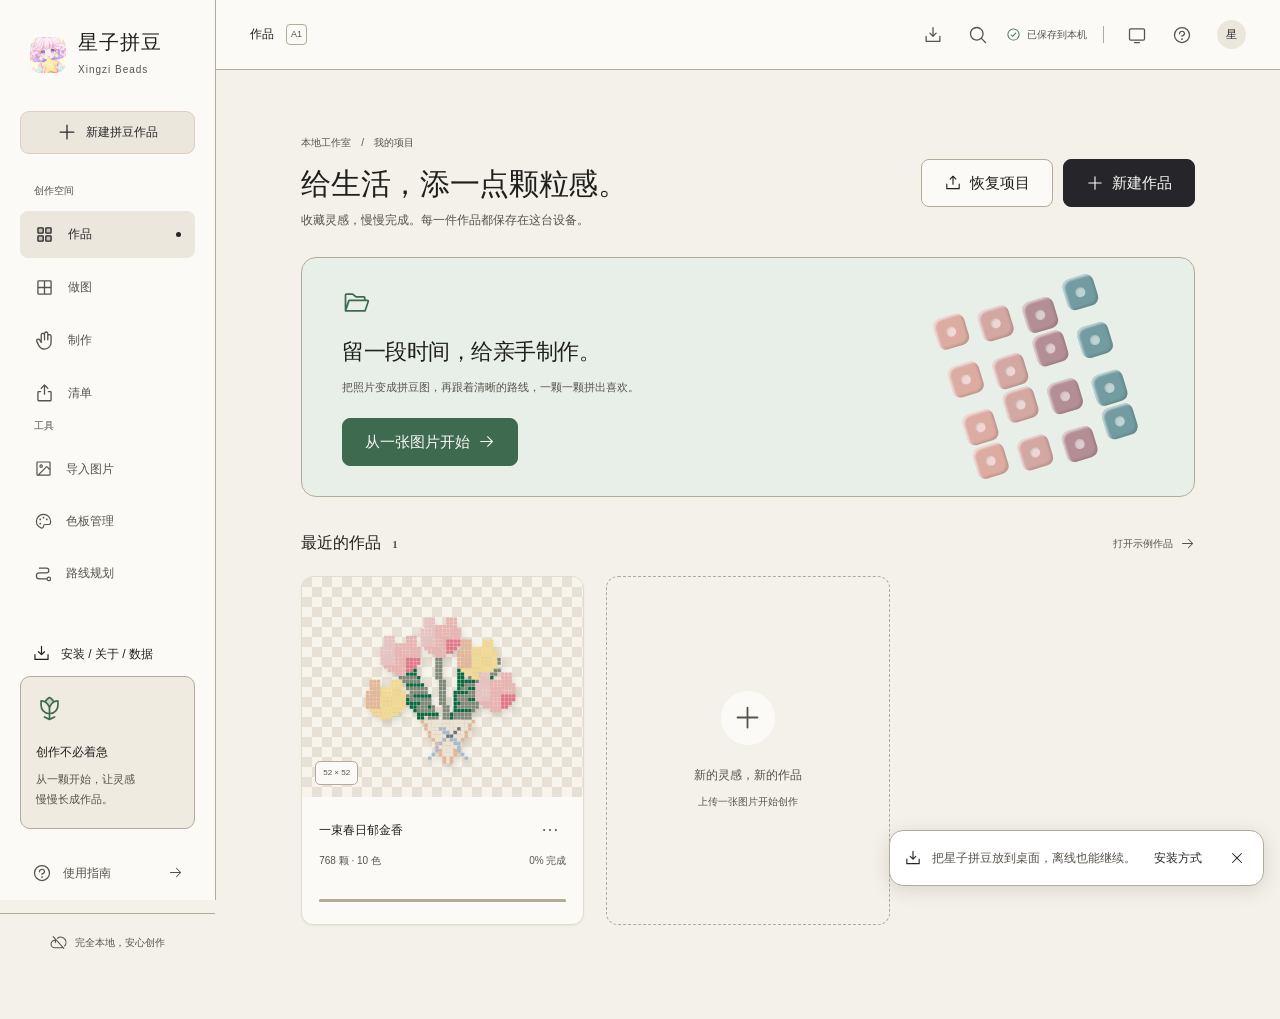
==== commit 3aaf0876: "Publish verified Xingzi Beads distribution" ====
--- a/app/index.html
+++ b/app/index.html
@@ -47,6 +47,7 @@
   --canvas-bg: #f7f8fa;
   --grid-line: rgba(93, 105, 118, 0.2);
   --grid-line-major: rgba(93, 105, 118, 0.3);
+  --grid-margin: rgba(173, 73, 56, 0.07);
   --cell-empty: #f7f8fa;
   --cell-selected: rgba(65, 141, 175, 0.28);
   --cell-done: rgba(246, 248, 250, 0.78);
@@ -111,6 +112,7 @@
   --canvas-bg: #202830;
   --grid-line: rgba(171, 188, 204, 0.22);
   --grid-line-major: rgba(171, 188, 204, 0.34);
+  --grid-margin: rgba(255, 255, 255, 0.055);
   --cell-empty: #202830;
   --cell-selected: rgba(90, 176, 211, 0.3);
   --cell-done: rgba(13, 20, 27, 0.6);
@@ -173,8 +175,8 @@
         document.head.appendChild(manifest);
       })();
     </script>
-    <script type="module" crossorigin src="./assets/index-AcWVHi9d.js"></script>
-    <link rel="stylesheet" crossorigin href="./assets/index-Bga_FNhO.css">
+    <script type="module" crossorigin src="./assets/index-Ch1tavYN.js"></script>
+    <link rel="stylesheet" crossorigin href="./assets/index-DKXPFkc1.css">
   </head>
   <body>
     <div id="root"></div>
--- a/app/assets/index-DKXPFkc1.css
+++ b/app/assets/index-DKXPFkc1.css
@@ -0,0 +1 @@
+.mk{display:flex;flex-direction:column;gap:14px;max-width:780px;margin:0 auto;padding:18px 16px 10px;min-height:calc(100dvh - var(--header))}.mk-top{display:flex;align-items:center;gap:12px;padding:2px 2px 0}.mk-icon{flex:0 0 auto;width:40px;height:40px;display:grid;place-items:center;border-radius:var(--r-full);border:1px solid var(--divider);background:var(--surface);color:var(--text-secondary);transition:background var(--dur-1) var(--ease-out)}.mk-icon:hover{background:var(--surface-soft);color:var(--text-primary)}.mk-heading{flex:1;min-width:0;display:flex;flex-direction:column;gap:1px}.mk-heading strong{font-family:var(--font-serif);font-size:18px;font-weight:600;line-height:1.35;white-space:nowrap;overflow:hidden;text-overflow:ellipsis}.mk-kicker{font-size:10.5px}.mk-stage{position:relative;flex:1;min-height:400px;border-radius:var(--r-lg);background:var(--surface);border:1px solid var(--divider);overflow:hidden;touch-action:none;-webkit-user-select:none;user-select:none;cursor:crosshair}.mk-canvas{position:absolute;top:0;right:0;bottom:0;left:0;display:block;width:100%;height:100%}.mk-zoom{position:absolute;z-index:3;top:12px;right:12px;display:flex;align-items:center;gap:2px;min-height:36px;padding:3px;border:1px solid var(--divider);border-radius:var(--r-md);background:color-mix(in srgb,var(--surface) 94%,transparent);box-shadow:var(--e1);color:var(--text-secondary);cursor:default;touch-action:manipulation}.mk-zoom button{display:grid;place-items:center;width:30px;height:30px;border:0;border-radius:var(--r-sm);background:transparent;color:inherit;cursor:pointer}.mk-zoom button:hover{background:var(--surface-soft);color:var(--text-primary)}.mk-zoom button:disabled{opacity:.35;cursor:default}.mk-zoom button:focus-visible{outline:2px solid var(--text-secondary);outline-offset:1px}.mk-zoom span{min-width:42px;text-align:center;font-family:var(--font-mono);font-size:11px;font-variant-numeric:tabular-nums}.mk-marker{position:absolute;border-radius:50%;border:1.5px solid var(--text-primary);pointer-events:none;animation:mk-breathe 2.6s var(--ease-out) infinite}@keyframes mk-breathe{0%,to{opacity:.18;transform:scale(.94)}50%{opacity:.78;transform:scale(1)}}.mk-peek{position:absolute;top:14px;right:14px;bottom:14px;left:14px;width:calc(100% - 28px);height:calc(100% - 28px);object-fit:contain;opacity:0;pointer-events:none;transition:opacity var(--dur-2) var(--ease-out);filter:saturate(.92)}.mk-peek.is-on{opacity:.94}.mk-peek-label{position:absolute;left:50%;bottom:14px;transform:translate(-50%);padding:6px 12px;border-radius:var(--r-full);background:var(--surface);border:1px solid var(--divider);font-size:11px;color:var(--text-secondary);pointer-events:none;animation:mk-fade var(--dur-2) var(--ease-out)}@keyframes mk-fade{0%{opacity:0;transform:translate(-50%,4px)}to{opacity:1;transform:translate(-50%)}}.mk-ritual{position:absolute;left:50%;bottom:22px;transform:translate(-50%);margin:0;font-family:var(--font-serif);font-size:14px;color:var(--text-secondary);pointer-events:none;animation:mk-fade .6s var(--ease-out) both}.mk-loading,.mk-empty{position:absolute;top:0;right:0;bottom:0;left:0;display:flex;flex-direction:column;align-items:center;justify-content:center;gap:10px;text-align:center;padding:24px;background:color-mix(in srgb,var(--surface) 88%,transparent);-webkit-backdrop-filter:blur(2px);backdrop-filter:blur(2px)}.mk-empty h2{margin:0;font-family:var(--font-serif);font-size:24px}.mk-empty p{margin:0;font-size:13px;color:var(--text-secondary)}.mk-foot{display:flex;flex-direction:column;gap:10px;padding-bottom:4px}.mk-color{display:flex;align-items:center;gap:14px;padding:12px 16px;border-radius:var(--r-md);background:var(--surface);border:1px solid var(--divider);box-shadow:var(--e1)}.mk-swatch{flex:0 0 auto;width:44px;height:44px;border-radius:var(--r-sm);box-shadow:inset 0 0 0 1px #0000001f}.mk-color-text{flex:1;min-width:0;display:flex;flex-direction:column;gap:1px}.mk-code{font-family:var(--font-mono);font-size:17px;font-weight:600;letter-spacing:.02em;color:var(--text-primary)}.mk-name{font-size:12.5px;color:var(--text-secondary);white-space:nowrap;overflow:hidden;text-overflow:ellipsis}.mk-left{text-align:right;display:flex;flex-direction:column;gap:1px}.mk-left b{font-family:var(--font-mono);font-size:24px;font-weight:600;line-height:1;color:var(--text-primary)}.mk-left small{font-size:11px;color:var(--text-disabled)}.mk-sub{display:grid;grid-template-columns:1fr 1fr;gap:10px}.mk-progress{display:flex;align-items:center;gap:10px;padding:2px 2px 0;font-size:11px;color:var(--text-disabled)}.mk-track{flex:1;height:2px;border-radius:2px;background:var(--divider);overflow:hidden}.mk-track i{display:block;height:100%;background:var(--text-primary);transition:width var(--dur-3) var(--ease-out)}.mk-legend{display:flex;align-items:center;justify-content:center;gap:14px;min-height:16px;color:var(--text-disabled);font-size:10.5px}.mk-legend span{display:inline-flex;align-items:center;gap:5px;white-space:nowrap}.mk-legend-mark{display:inline-block;width:10px;height:10px;border-radius:50%;box-sizing:border-box}.mk-legend-mark.is-pending{background:var(--text-primary);opacity:.9}.mk-legend-mark.is-settled{background:var(--text-primary);opacity:.28}.mk-legend-mark.is-target{border:1.5px solid var(--text-primary);background:transparent}.mk-hint{display:flex;align-items:center;justify-content:center;gap:6px;margin:0;font-size:11px;color:var(--text-disabled)}.mk-note{position:fixed;z-index:60;left:calc(50% + var(--sidebar) / 2);bottom:30px;translate:-50% 0;display:inline-flex;align-items:center;gap:7px;padding:6px 12px 6px 10px;white-space:nowrap;border-radius:var(--r-full);border:1px solid color-mix(in srgb,var(--border) 26%,transparent);background:linear-gradient(168deg,#fdfbf4f7,#f3ecdcf7);box-shadow:0 1px #ffffffe6 inset,0 -1px #7a6c521a inset,0 10px 20px -14px #342a1a73,0 2px 5px -3px #342a1a29;font-size:12px;line-height:1.5;color:var(--text-primary);pointer-events:none;animation:mk-note-in .2s var(--ease-out) both}.mk-note-dot{flex:0 0 auto;width:9px;height:9px;border-radius:50%;box-shadow:inset 0 -1px 1px #0000003d,inset 0 1px 1px #ffffff80}.mk-note b{font-family:var(--font-mono);font-size:13px;font-weight:700;font-variant-numeric:tabular-nums}.mk-note.is-leaving{animation:mk-note-out .16s var(--ease-out) both}@keyframes mk-note-in{0%{opacity:0;transform:translateY(6px)}to{opacity:1;transform:translateY(0)}}@keyframes mk-note-out{0%{opacity:1;transform:translateY(0)}to{opacity:0;transform:translateY(4px)}}:root[data-theme=dark] .mk-note{border-color:color-mix(in srgb,var(--border) 34%,transparent);background:linear-gradient(168deg,#2b2d30f7,#1d1f22f7);box-shadow:0 1px #ffffff14 inset,0 -1px #0000008c inset,0 10px 20px -14px #000000b3,0 2px 5px -3px #00000073}@media(max-width:760px){.mk-note{left:50%;bottom:calc(84px + env(safe-area-inset-bottom,0px))}}@media(prefers-reduced-motion:reduce){.mk-note.is-leaving{opacity:0}}@media(max-width:760px){.mk{padding:12px 12px 88px;min-height:calc(100dvh - var(--header));gap:12px}.mk-stage{min-height:46dvh}.mk-color{padding:10px 14px}.mk-swatch{width:38px;height:38px}.mk-hint{display:none}}:root{font-family:PingFang SC,Microsoft YaHei,-apple-system,BlinkMacSystemFont,Segoe UI,sans-serif;color:var(--text-primary);background:var(--background);font-synthesis:none;color-scheme:light;text-rendering:optimizeLegibility;-webkit-font-smoothing:antialiased;--background: #f5f6f8;--surface: #ffffff;--surface-elevated: #ffffff;--surface-soft: #f9fafb;--overlay: rgba(255, 255, 255, .96);--border: #75818d;--divider: #eceef1;--text-primary: #29323b;--text-secondary: #68737f;--text-disabled: #9aa4af;--accent: #ad4938;--accent-hover: #983e30;--accent-soft: #fcf0ec;--success: #3d754f;--warning: #8c5c17;--danger: #b14e42;--shadow: 0 12px 35px rgba(36, 44, 59, .12);--scrim: rgba(18, 24, 32, .48);--canvas-bg: #f7f8fa;--grid-line: rgba(93, 105, 118, .2);--grid-line-major: rgba(93, 105, 118, .3);--grid-margin: rgba(173, 73, 56, .07);--cell-empty: #f7f8fa;--cell-selected: rgba(65, 141, 175, .28);--cell-done: rgba(246, 248, 250, .78);--cell-next: rgba(199, 96, 76, .2);--highlight: rgba(199, 96, 76, .2);--text-on-accent: #ffffff;--bead-highlight: rgba(255, 255, 255, .4);--bead-shadow: rgba(20, 28, 36, .08);--focus-ring: var(--accent);--scrim-border: rgba(255, 255, 255, .6);--skeleton: #e9edf1;--checker-a: #e6e9ed;--checker-b: #f7f8fa;--success-soft: #eaf0ec;--success-solid: #42674c;--text-on-success: #ffffff;--danger-soft: #fcf0ee;--selection-stroke: #246e8a;--selection-draft: rgba(65, 141, 175, .16);--cell-muted: rgba(246, 248, 250, .88);--data-label-light: #ffffff;--data-label-dark: #101418;--material-shadow: rgba(0, 0, 0, .12);--illustration-1: #dcaca2;--illustration-2: #d3a7a2;--illustration-3: #b48e95;--illustration-4: #729ca1;--illustration-5: #85aaa9;--illustration-6: #98b8b6;--bg: var(--background);--canvas: var(--canvas-bg);--text: var(--text-primary);--muted: var(--text-secondary);--subtle: var(--text-secondary);--line: var(--border);--sidebar: 216px;--header: 70px;--radius: 14px}:root[data-theme=dark]{color-scheme:dark;--background: #151a20;--surface: #1d242c;--surface-elevated: #252e38;--surface-soft: #222b34;--overlay: rgba(37, 46, 56, .97);--border: #6c7d8e;--divider: #2d3742;--text-primary: #edf2f6;--text-secondary: #b2bdc8;--text-disabled: #74808b;--accent: #e9947f;--accent-hover: #f2aa96;--accent-soft: #3b2b2b;--success: #9ed1aa;--warning: #e2b46b;--danger: #ee8b8b;--shadow: 0 16px 40px rgba(0, 0, 0, .42);--scrim: rgba(6, 10, 15, .66);--canvas-bg: #202830;--grid-line: rgba(171, 188, 204, .22);--grid-line-major: rgba(171, 188, 204, .34);--grid-margin: rgba(255, 255, 255, .055);--cell-empty: #202830;--cell-selected: rgba(90, 176, 211, .3);--cell-done: rgba(13, 20, 27, .6);--cell-next: rgba(239, 155, 134, .22);--highlight: rgba(239, 155, 134, .22);--text-on-accent: #241616;--bead-highlight: rgba(255, 255, 255, .18);--bead-shadow: rgba(0, 0, 0, .38);--focus-ring: var(--accent);--scrim-border: rgba(255, 255, 255, .18);--skeleton: #2b353f;--checker-a: #2a333d;--checker-b: #202830;--bg: var(--background);--canvas: var(--canvas-bg);--text: var(--text-primary);--muted: var(--text-secondary);--subtle: var(--text-secondary);--line: var(--border);--success-soft: #23362c;--success-solid: #9ed1aa;--text-on-success: #142219;--danger-soft: #3d292d;--selection-stroke: #8bceeb;--selection-draft: rgba(90, 176, 211, .18);--cell-muted: rgba(20, 27, 34, .82);--data-label-light: #ffffff;--data-label-dark: #101418;--material-shadow: rgba(0, 0, 0, .4);--illustration-1: #a97e74;--illustration-2: #997770;--illustration-3: #977986;--illustration-4: #52797e;--illustration-5: #648d8d;--illustration-6: #729e9c}*{box-sizing:border-box}body{margin:0;min-width:320px;color:var(--text-primary);background:var(--background)}#root{min-height:100dvh;background:var(--background)}button,input,select,textarea{font:inherit}button{cursor:pointer}button,a,input,select,textarea{-webkit-tap-highlight-color:transparent}button{color:inherit}button:disabled{cursor:not-allowed;opacity:.42}button:focus-visible,input:focus-visible,select:focus-visible,textarea:focus-visible,a:focus-visible{outline:3px solid var(--focus-ring);outline-offset:3px}button{transition:background .17s,color .17s,transform .17s}button:active:not(:disabled){transform:translateY(1px)}button svg{flex-shrink:0}h1,h2,h3,h4,p{margin:0}h1{font-size:27px;font-weight:650;letter-spacing:-.7px;line-height:1.4}h2{font-size:19px;font-weight:650}h3{font-size:14px;font-weight:650}h4{font-size:14px}p{font-size:13px;line-height:1.85;color:var(--muted)}small{font-size:11px}strong,b{font-weight:600}input:not([type=range],[type=checkbox],[type=radio],[type=color]),select,textarea{width:100%;min-height:42px;padding:10px 12px;border:1px solid var(--line);border-radius:8px;background:var(--surface);color:var(--text);font-size:12px;outline-offset:2px}input::placeholder,textarea::placeholder{color:var(--muted)}input[type=checkbox],input[type=radio]{accent-color:var(--accent)}select option,select optgroup{color:var(--text-primary);background:var(--surface-elevated)}input[type=range]::-webkit-slider-runnable-track{height:4px;border-radius:999px;background:var(--divider)}input[type=range]::-webkit-slider-thumb{width:16px;height:16px;margin-top:-6px;border:2px solid var(--surface-elevated);border-radius:50%;background:var(--accent);box-shadow:0 1px 4px var(--bead-shadow);-webkit-appearance:none;-moz-appearance:none;appearance:none}input[type=range]::-moz-range-track{height:4px;border-radius:999px;background:var(--divider)}input[type=range]::-moz-range-thumb{width:12px;height:12px;border:2px solid var(--surface-elevated);border-radius:50%;background:var(--accent)}*{scrollbar-color:var(--text-disabled) var(--surface-soft);scrollbar-width:thin}*::-webkit-scrollbar{width:10px;height:10px}*::-webkit-scrollbar-track{background:var(--surface-soft)}*::-webkit-scrollbar-thumb{border:3px solid var(--surface-soft);border-radius:999px;background:var(--text-disabled)}select{cursor:pointer}input[type=range]{-webkit-appearance:none;-moz-appearance:none;appearance:none;background:transparent;accent-color:var(--accent);width:100%;height:4px;cursor:pointer;margin:14px 0 0}progress{-webkit-appearance:none;-moz-appearance:none;appearance:none;width:100%;height:5px;border:0;overflow:hidden;border-radius:8px;background:var(--line)}progress::-webkit-progress-bar{background:var(--line);border-radius:8px}progress::-webkit-progress-value{background:var(--accent);border-radius:8px}progress::-moz-progress-bar{background:var(--accent)}.app-shell{display:flex;min-height:100dvh}.sidebar{position:fixed;inset:0 auto 0 0;width:var(--sidebar);background:var(--surface);border-right:1px solid var(--line);padding:30px 20px 0;display:flex;flex-direction:column;z-index:25}.brand{display:flex;align-items:center;gap:12px;border:0;background:none;text-align:left;padding:0 10px}.brand-symbol{display:grid;grid-template-columns:repeat(2,11px);grid-template-rows:repeat(2,11px);gap:4px;transform:rotate(-7deg)}.brand-symbol i{display:block;background:var(--accent);border-radius:3px;position:relative}.brand-symbol i:after{content:"";position:absolute;width:3px;height:3px;border-radius:50%;background:var(--surface);top:4px;left:4px}.brand strong{font-size:20px;letter-spacing:1px;display:block;line-height:1.25;white-space:nowrap}.brand small{font-size:10px;letter-spacing:1px;color:var(--muted)}.sidebar-new{border:1px solid var(--highlight);background:var(--accent-soft);color:var(--accent);border-radius:9px;min-height:43px;display:flex;align-items:center;justify-content:center;gap:9px;font-size:12px;font-weight:600;margin:30px 0 28px}.sidebar-new:hover{background:var(--line)}.sidebar-label{font-size:10px;color:var(--muted);padding:0 14px;margin-bottom:12px}.sidebar nav{display:flex;flex-direction:column;gap:6px}.sidebar nav button{display:flex;align-items:center;gap:13px;background:none;border:0;padding:13px 14px;font-size:12px;color:var(--text-secondary);border-radius:8px;text-align:left;white-space:nowrap;position:relative;min-height:44px}.sidebar nav button:hover{background:var(--surface-soft)}.sidebar nav button.active{background:var(--accent-soft);color:var(--accent);font-weight:600}.sidebar nav button.active i{width:5px;height:5px;border-radius:50%;background:var(--accent);margin-left:auto}.sidebar-bottom{margin-top:auto;padding-top:35px}.sidebar-tip{background:var(--surface-soft);border:1px solid var(--line);padding:18px 15px;border-radius:10px;margin-bottom:22px}.sidebar-tip svg{color:var(--success);margin-bottom:12px}.sidebar-tip strong{display:block;font-size:12px;margin-bottom:7px}.sidebar-tip p{font-size:11px;line-height:1.85}.sidebar-help{display:flex;align-items:center;gap:11px;background:none;border:0;width:100%;padding:12px;color:var(--text-secondary);font-size:12px}.sidebar-help svg:last-child{margin-left:auto}.sidebar-local{margin:18px -20px 0;border-top:1px solid var(--line);height:57px;display:flex;align-items:center;justify-content:center;gap:8px;font-size:10px;color:var(--muted)}.app-content{margin-left:var(--sidebar);width:calc(100% - var(--sidebar));min-width:0}.topbar{height:var(--header);background:var(--surface);border-bottom:1px solid var(--line);display:flex;align-items:center;justify-content:space-between;padding:0 34px;position:relative;z-index:15}.topbar-location{font-size:12px;font-weight:500;display:flex;align-items:center;gap:12px}.topbar-location>span{font-size:9px;font-weight:400;color:var(--muted);border:1px solid var(--line);border-radius:4px;padding:2px 4px}.topbar-actions{display:flex;align-items:center;gap:12px}.save-indicator,.offline-indicator{display:flex;align-items:center;gap:6px;font-size:10px;color:var(--muted)}.save-indicator svg{color:var(--success)}.save-indicator.error{color:var(--accent)}.topbar-divider{width:1px;height:17px;background:var(--line);margin:0 4px}.user-avatar{display:grid;place-items:center;width:29px;height:29px;border-radius:50%;background:var(--accent-soft);color:var(--accent);font-size:11px;margin-left:7px}.brand-symbol-img{width:36px;height:36px;border-radius:10px;flex:none}@media(max-width:760px){.brand-symbol-img{width:29px;height:29px}}.mobile-brand,.mobile-nav{display:none}.page-content{animation:page-enter .2s ease-out}.loading-screen{padding:100px;text-align:center;color:var(--muted)}.btn{min-height:39px;padding:10px 15px;display:inline-flex;align-items:center;justify-content:center;gap:8px;border:1px solid var(--line);border-radius:8px;background:var(--surface);font-size:11px;font-weight:500;line-height:1.3;white-space:nowrap}.btn:not(.btn--ink):not(.btn--key):not(.btn--press):not(.btn--stamp):hover:not(:disabled){background:var(--surface-soft)}.btn.primary{background:var(--accent);border-color:var(--accent);color:var(--text-on-accent)}.btn.primary:hover:not(:disabled){background:var(--accent-hover)}.btn.quiet{border-color:transparent;background:none;color:var(--muted)}.btn.danger{background:color-mix(in srgb,var(--danger) 14%,var(--surface));color:var(--danger);border-color:color-mix(in srgb,var(--danger) 30%,var(--surface))}.btn.full{width:100%}.btn small{margin-left:auto;color:var(--muted)}.icon-button{width:33px;height:33px;display:inline-flex;align-items:center;justify-content:center;border:0;border-radius:6px;background:none;color:var(--text-secondary);padding:0}.icon-button:hover:not(:disabled){background:var(--surface-soft);color:var(--text)}.icon-button.active{background:var(--accent-soft);color:var(--accent)}.text-button{display:inline-flex;align-items:center;gap:7px;border:0;background:none;color:var(--muted);padding:4px 0;font-size:10px}.text-button:hover{color:var(--accent)}.button-row{display:flex;align-items:center;gap:10px}.button-row.spread{justify-content:space-between}.panel{background:var(--surface);border:1px solid var(--line);border-radius:var(--radius);box-shadow:var(--shadow)}.standard-page{padding:32px 34px 46px;max-width:1600px;margin:0 auto}.page-heading{display:flex;align-items:center;justify-content:space-between;gap:20px;margin-bottom:26px}.page-heading h1{margin-bottom:7px}.page-heading p{font-size:12px}.breadcrumb{font-size:10px;color:var(--muted);margin-bottom:13px;display:flex;gap:10px}.breadcrumb span{color:var(--text-secondary)}.section-heading{display:flex;align-items:center;justify-content:space-between;gap:14px;margin-bottom:16px}.section-heading h3{display:flex;align-items:center;gap:8px}.section-heading h3>span{font-size:10px;color:var(--muted);background:var(--surface-soft);padding:2px 6px;border-radius:4px}.section-heading svg{color:var(--muted)}.small-badge{font-size:9px;color:var(--muted);border:1px solid var(--line);border-radius:4px;padding:3px 6px;white-space:nowrap}.busy{display:inline-flex;align-items:center;gap:7px;color:var(--accent);font-size:11px}.spin{animation:spin 1.1s linear infinite}.empty-state{padding:50px 18px;color:var(--muted);text-align:center;font-size:13px}.field-hint{font-size:10px;line-height:1.8;margin-top:10px}.info-callout{font-size:11px;line-height:1.8;background:var(--accent-soft);color:var(--accent);border-radius:8px;padding:12px 15px;margin-bottom:20px}.success-text{display:flex;align-items:center;gap:5px;color:var(--success);font-size:10px}.danger-text{color:var(--accent)!important}.editor-layout{display:grid;grid-template-columns:minmax(0,1fr) 266px;min-height:calc(100dvh - var(--header))}.editor-main{padding:29px 28px 20px;min-width:0}.editor-main .page-heading{margin-bottom:24px}.editor-main .page-heading h1{font-size:25px}.editor-main .page-heading>.btn{margin-top:21px}.canvas-panel{border:1px solid var(--line);background:var(--surface);border-radius:12px;overflow:hidden;box-shadow:var(--shadow)}.canvas-header{display:flex;align-items:center;justify-content:space-between;gap:10px;padding:16px 18px;border-bottom:1px solid var(--line);min-height:57px;font-size:12px}.canvas-header>div{display:flex;align-items:center;gap:9px;min-width:0}.project-dot{width:6px;height:6px;background:var(--success);border-radius:50%;flex-shrink:0}.project-name{border:0!important;background:none!important;min-height:20px!important;padding:0!important;width:155px!important;font-size:11px!important;font-weight:600;max-width:30vw}.canvas-status{font-size:10px;color:var(--muted);display:flex;align-items:center;gap:5px;white-space:nowrap}.status-dot{display:inline-block;width:5px;height:5px;background:var(--success);border-radius:50%;margin-right:5px;flex-shrink:0}.view-tabs{display:flex;align-items:center;border-bottom:1px solid var(--line);padding:0 18px;gap:22px;height:45px}.view-tabs>button{font-size:11px;align-self:stretch;padding:0;border:0;background:none;color:var(--muted);position:relative;white-space:nowrap}.view-tabs>button.selected{color:var(--accent);font-weight:600}.view-tabs>button.selected:after{content:"";height:2px;background:var(--accent);position:absolute;left:0;right:0;bottom:0}.view-caption{font-size:9px;color:var(--subtle);margin-left:auto}.board-toolrow{display:flex;align-items:center;justify-content:space-between;padding:8px 17px;background:var(--surface);border-bottom:1px solid var(--line)}.tool-group{display:flex;align-items:center;gap:5px}.tool-separator{height:15px;width:1px;background:var(--line);margin:0 7px}.board-wrap{position:relative;overflow:hidden;height:clamp(350px,43vw,548px);width:100%;touch-action:none;background:var(--canvas);-webkit-user-select:none;user-select:none}.board-canvas{display:block;position:absolute;top:0;right:0;bottom:0;left:0;width:100%;height:100%}.next-pulse{position:absolute;pointer-events:none;border:2px dashed var(--accent);animation:next-pulse 1.6s var(--ease-out) infinite}.canvas-zoom{position:absolute;right:16px;bottom:14px;background:var(--surface-elevated);border:1px solid var(--line);border-radius:7px;display:flex;align-items:center;padding:2px 5px;box-shadow:0 2px 12px var(--material-shadow);height:31px}.canvas-zoom button{background:none;border:0;width:25px;height:25px;color:var(--muted);display:grid;place-items:center}.canvas-zoom span:not(.tool-separator){font-size:9px;min-width:37px;text-align:center;color:var(--muted);font-variant-numeric:tabular-nums}.canvas-zoom .tool-separator{margin:0 3px}.board-hint{font-size:9px;text-align:center;color:var(--subtle);padding:7px;background:var(--canvas)}.canvas-footer{font-size:9px;min-height:37px;padding:10px 17px;border-top:1px solid var(--line);display:flex;align-items:center;justify-content:space-between;gap:10px;color:var(--muted)}.canvas-footer>span{display:flex;align-items:center;gap:4px}.footer-divider{margin:0 8px;color:var(--subtle)}.palette-strip{margin-top:24px}.palette-strip .section-heading{margin-bottom:15px}.palette-strip h3{font-size:12px}.used-colors{display:flex;gap:9px;overflow-x:auto;padding-bottom:8px;scrollbar-width:thin}.used-color{border:1px solid transparent;padding:6px 8px 5px;min-width:55px;background:var(--surface);border-radius:8px;display:flex;flex-direction:column;align-items:center;gap:5px}.used-color.selected{border-color:var(--accent);background:var(--accent-soft)}.used-color strong{font-size:9px;font-weight:500}.used-color small{font-size:8px;color:var(--muted)}.bead-swatch{width:28px;height:28px;border-radius:7px;display:block;position:relative;box-shadow:inset 0 1px 2px var(--bead-highlight),inset 0 -2px 2px var(--bead-shadow)}.bead-swatch:after,.large-bead:after{content:"";position:absolute;top:36%;right:36%;bottom:36%;left:36%;border-radius:50%;background:var(--bead-highlight);box-shadow:inset 1px 1px 3px var(--material-shadow)}.local-note{display:flex;align-items:center;gap:7px;font-size:9px;color:var(--muted);margin-top:17px}.local-note>span{margin-left:auto;font-size:8px}.controls-panel{background:var(--surface);border-left:1px solid var(--line);padding:24px 21px 20px}.controls-title{display:flex;align-items:center;gap:8px;margin-bottom:2px}.controls-title>svg{color:var(--text-secondary)}.controls-title h2{font-size:13px}.controls-title .text-button{margin-left:auto;font-size:9px}.control-section{padding:21px 0;border-bottom:1px solid var(--line)}.control-section>.section-heading{margin-bottom:13px}.control-section h3{font-size:11px}.control-section>.btn+.btn{margin-top:7px}.segmented{display:flex;background:var(--surface-soft);border:1px solid var(--line);border-radius:7px;padding:3px;gap:3px}.segmented button{flex:1;border:1px solid transparent;background:none;min-height:32px;padding:6px;font-size:11px;color:var(--muted);border-radius:5px;white-space:nowrap}.segmented button.selected{background:var(--surface);border-color:var(--line);color:var(--accent);box-shadow:0 1px 3px var(--material-shadow);font-weight:600}.segmented.size-options{display:grid;grid-template-columns:repeat(3,minmax(0,1fr))}.segmented.size-options button{min-width:0;padding:6px 4px;font-size:10px}.add-palette-link{border:0;background:none;font-size:10px;color:var(--accent);padding:12px 0 0}.range-field{display:block;margin-top:22px}.range-field:first-child{margin-top:0}.range-field>span{display:flex;align-items:center;justify-content:space-between;font-size:10px;color:var(--text-secondary)}.range-field output{font-size:10px;color:var(--text);font-variant-numeric:tabular-nums}.toggle-field{display:flex;align-items:center;gap:10px;position:relative;min-height:42px;margin:0 0 14px;cursor:pointer}.toggle-field>span:first-child{font-size:10px;color:var(--text);flex:1}.toggle-field small{display:block;font-size:9px;color:var(--muted);margin-top:5px}.toggle-field input{position:absolute;right:0;opacity:0;width:31px;height:22px;margin:0}.toggle-track{width:29px;height:16px;border-radius:16px;background:var(--line);position:relative;flex-shrink:0;transition:background .2s}.toggle-track:after{content:"";position:absolute;width:12px;height:12px;background:var(--text-primary);border-radius:50%;left:2px;top:2px;box-shadow:0 1px 2px var(--material-shadow);transition:transform .2s}.toggle-field input:checked+.toggle-track{background:var(--accent)}.toggle-field input:checked+.toggle-track:after{transform:translate(13px)}.toggle-field input:focus-visible+.toggle-track{outline:3px solid var(--focus-ring);outline-offset:3px}.select-label{font-size:10px;color:var(--muted);display:block;margin-top:20px}.select-label select{margin-top:9px}.controls-bottom{padding-top:20px}.controls-bottom .btn{font-size:10px}.controls-bottom .btn+.btn{margin-top:6px}.import-layout{display:grid;grid-template-columns:minmax(0,1fr) 310px;gap:26px;align-items:start}.upload-area{border:1.5px dashed color-mix(in srgb,var(--border) 66%,transparent);border-radius:20px;min-height:490px;background:var(--surface);display:flex;flex-direction:column;align-items:center;justify-content:center;text-align:center;overflow:hidden;transition:border-color var(--dur-3) var(--ease-out),box-shadow var(--dur-3) var(--ease-out)}:root[data-theme=dark] .upload-area:not(.dragging){border-color:color-mix(in srgb,var(--border) 42%,transparent)}.upload-area.dragging{border-color:var(--accent);background:var(--accent-soft)}.upload-area.has-image{min-height:unset;aspect-ratio:1}.upload-area:has(.crop-preview[data-active]){border-color:color-mix(in srgb,var(--accent) 65%,transparent);box-shadow:0 0 0 5px color-mix(in srgb,var(--accent) 11%,transparent)}.upload-illustration{display:grid;place-items:center;width:96px;height:96px;border-radius:25px;background:var(--accent-soft);color:var(--accent);margin-bottom:25px}.upload-area h2{font-size:21px;margin-bottom:12px}.upload-area p{font-size:12px;margin-bottom:26px}.crop-preview{width:100%;aspect-ratio:1;position:relative;overflow:hidden;background:var(--surface-soft);touch-action:none;user-select:none;-webkit-user-select:none;-webkit-touch-callout:none;cursor:grab}.crop-preview[data-active]{cursor:grabbing}.crop-preview img{display:block;-webkit-user-drag:none}.crop-guide{position:absolute;top:0;right:0;bottom:0;left:0;pointer-events:none;opacity:.33;transition:opacity var(--dur-3) var(--ease-out);background:linear-gradient(90deg,transparent 33%,var(--bead-highlight) 33%,var(--bead-highlight) 33.2%,transparent 33.2%,transparent 66%,var(--bead-highlight) 66%,var(--bead-highlight) 66.2%,transparent 66.2%),linear-gradient(0deg,transparent 33%,var(--bead-highlight) 33%,var(--bead-highlight) 33.2%,transparent 33.2%,transparent 66%,var(--bead-highlight) 66%,var(--bead-highlight) 66.2%,transparent 66.2%)}.crop-preview[data-active] .crop-guide{opacity:.8}.crop-hint{position:absolute;top:14px;left:50%;transform:translate(-50%);z-index:2;display:flex;align-items:center;gap:7px;padding:8px 13px;border-radius:999px;border:1px solid color-mix(in srgb,var(--border) 42%,transparent);background:color-mix(in srgb,var(--surface-elevated) 82%,transparent);backdrop-filter:blur(10px);-webkit-backdrop-filter:blur(10px);color:var(--text-secondary);font-size:11px;line-height:1.4;white-space:nowrap;pointer-events:none;opacity:1;transition:opacity var(--dur-3) var(--ease-out)}.crop-hint-hidden{opacity:0}.crop-hint svg{color:var(--accent)}.import-options{padding:0 23px 24px}.import-options .control-section{padding:21px 0}.import-options>.btn{margin-top:22px}.import-imagebar{display:flex;align-items:center;justify-content:space-between;font-size:12px;padding:12px 0}.import-imagebar small{color:var(--muted);margin-left:8px}.import-privacy{padding:24px;display:flex;align-items:center;gap:16px}.import-privacy>svg{color:var(--success)}.import-privacy strong{font-size:12px}.import-privacy p{font-size:11px;margin-top:4px}.form-field{display:block;font-size:11px;margin-bottom:17px}.form-field>input{margin-top:8px}.form-field+.segmented{margin-bottom:18px}.palette-layout{display:grid;grid-template-columns:265px minmax(0,1fr);gap:24px;align-items:start}.palette-sidebar{padding:21px 15px}.palette-sidebar>h3{margin:0 8px 19px;font-size:12px}.palette-sidebar>h3>span{float:right;color:var(--muted)}.palette-list-item{display:flex;align-items:center;gap:10px;width:100%;padding:12px 9px;background:none;border:1px solid transparent;border-radius:9px;text-align:left}.palette-list-item.selected{background:var(--accent-soft);border-color:var(--highlight)}.mini-palette{display:grid;grid-template-columns:repeat(2,13px);gap:2px}.mini-palette i{width:13px;height:13px;border-radius:3px}.palette-list-item strong{font-size:11px;display:block;max-width:155px;overflow:hidden;text-overflow:ellipsis;white-space:nowrap}.palette-list-item small{display:block;color:var(--muted);font-size:9px;margin-top:5px}.palette-list-item>svg{margin-left:auto;color:var(--accent)}.palette-import-box{margin-top:21px;border-top:1px solid var(--line);padding:24px 8px 2px}.palette-import-box>svg{color:var(--accent);margin-bottom:12px}.palette-import-box h4{font-size:12px;margin-bottom:7px}.palette-import-box p{font-size:10px;margin-bottom:19px}.palette-import-box>.btn{margin-top:14px}.palette-import-box>.btn.quiet{margin-top:4px}.palette-import-box>.text-button{display:flex;margin:auto;font-size:10px}.palette-content{padding:25px;min-width:0}.palette-content-heading{display:flex;align-items:center;justify-content:space-between;gap:15px;margin-bottom:22px}.palette-title-input{display:flex;align-items:center;gap:10px}.palette-title-input>svg{color:var(--accent)}.palette-title-input input{font-size:18px!important;font-weight:600;border:0!important;padding:0!important;min-height:30px!important;max-width:260px}.palette-content-heading p{font-size:10px;margin-top:4px}.palette-searchbar{display:flex;align-items:center;gap:15px;margin-bottom:24px}.palette-searchbar input{max-width:300px}.palette-searchbar .btn{margin-left:auto}.palette-color-grid{display:grid;grid-template-columns:repeat(auto-fill,minmax(88px,1fr));gap:21px 16px}.palette-color{background:none;border:0;padding:0;text-align:left;display:flex;flex-direction:column}.palette-color>span{height:72px;border-radius:9px;display:grid;place-items:center;box-shadow:inset 0 0 0 1px var(--border)}.palette-color>span svg{opacity:0;background:var(--overlay);padding:5px;box-sizing:content-box;border-radius:50%;color:var(--text-primary);transition:opacity .2s}.palette-color:hover>span svg{opacity:1}.palette-color>strong{font-size:11px;margin-top:9px}.palette-color>small{font-size:9px;color:var(--muted);margin-top:4px;white-space:nowrap;overflow:hidden;text-overflow:ellipsis}.palette-color>code{font-family:inherit;font-size:8px;color:var(--subtle);margin-top:5px}.source-card{font-size:11px;color:var(--muted);margin:15px 0}.source-card img{max-width:100%;max-height:400px;display:block;margin-top:12px;object-fit:contain}.color-editor-preview{position:relative;display:flex;overflow:hidden;border-radius:10px;height:105px;margin:22px 0 10px}.color-editor-preview span{flex:1}.color-editor-preview input{position:absolute;top:0;right:0;bottom:0;left:0;width:100%;height:100%;opacity:0;cursor:pointer}.route-layout{display:grid;grid-template-columns:minmax(0,1fr) 280px;gap:24px;align-items:start}.route-modes{display:flex;flex-direction:column;gap:10px;margin-bottom:23px}.route-mode{display:flex;align-items:center;text-align:left;padding:17px 18px;gap:16px;background:var(--surface);border:1px solid var(--line);border-radius:11px}.route-mode.selected{border-color:var(--accent);background:var(--accent-soft)}.mode-icon{display:grid;place-items:center;width:43px;height:43px;background:var(--surface-soft);border-radius:10px;color:var(--muted);flex-shrink:0}.route-mode.selected .mode-icon{color:var(--accent);background:var(--surface)}.route-mode h3{font-size:13px;display:flex;align-items:center;gap:10px}.route-mode h3 small{font-size:9px;color:var(--muted);font-weight:400}.route-mode p{font-size:10px;margin-top:7px}.route-mode>i{margin-left:auto;color:var(--accent);width:23px;flex-shrink:0}.route-preview{padding:20px 18px 0;overflow:hidden}.route-preview .board-wrap{height:400px;border-radius:8px}.route-preview .board-hint{border-radius:0 0 8px 8px}.route-metrics{display:grid;grid-template-columns:repeat(4,1fr);padding:22px 0}.route-metrics>div{text-align:center;border-right:1px solid var(--line)}.route-metrics>div:last-child{border:0}.route-metrics strong{font-size:20px;font-weight:600;font-variant-numeric:tabular-nums}.route-metrics strong small{font-size:10px;color:var(--muted);font-weight:400}.route-metrics span{display:block;font-size:9px;color:var(--muted);margin-top:5px}.route-options{padding:0 20px 20px}.route-color-list{display:flex;flex-direction:column;gap:17px}.route-color-list>div{display:flex;gap:9px;align-items:center;font-size:11px}.route-number{font-size:9px;color:var(--subtle);width:11px}.route-color-list i{width:25px;height:25px;border-radius:6px}.route-color-list strong{font-size:10px}.route-color-list strong>span{font-size:9px;color:var(--muted);font-weight:400;display:inline-block;max-width:70px;white-space:nowrap;overflow:hidden;text-overflow:ellipsis;vertical-align:bottom}.route-color-list small{font-size:8px;color:var(--muted);font-weight:400}.route-color-list div>small{display:block;margin-top:4px}.route-color-list b{margin-left:auto;font-size:11px;font-variant-numeric:tabular-nums}.route-options>.btn{margin-top:20px}.workbench-layout{display:grid;grid-template-columns:minmax(0,1fr) 280px;gap:24px;align-items:start}.workbench-canvas{overflow:hidden}.workbench-canvas .board-wrap{height:clamp(400px,48vw,640px)}.workbench-canvas .canvas-header>.button-row{margin-left:auto}.workbench-sidebar{display:flex;flex-direction:column;gap:18px}.timer-pill{display:flex;align-items:center;gap:11px;border:1px solid var(--line);background:var(--surface);border-radius:9px;padding:6px 8px 6px 14px;color:var(--muted)}.timer-pill strong{font-variant-numeric:tabular-nums;color:var(--text);font-size:15px;font-weight:500}.current-card{padding:22px}.current-label{font-size:10px;color:var(--muted)}.current-color-head{display:flex;align-items:center;gap:16px;margin:19px 0 25px}.large-bead{width:61px;height:61px;border-radius:13px;position:relative;box-shadow:inset 0 2px 3px var(--bead-highlight),inset 0 -4px 5px var(--bead-shadow);flex-shrink:0}.current-color-head h2{font-size:25px;letter-spacing:-.5px}.current-color-head p{font-size:11px;margin-top:4px}.coordinate{display:flex;gap:18px}.coordinate>div{flex:1;background:var(--surface-soft);border-radius:9px;text-align:center;padding:13px}.coordinate span{font-size:10px;color:var(--muted)}.coordinate strong{display:block;font-size:28px;margin-top:7px;font-weight:600;font-variant-numeric:tabular-nums}.next-position{font-size:10px;text-align:center;margin:15px 0 20px}.current-card>.field-hint{text-align:center}.progress-card{padding:21px}.progress-card .section-heading strong{color:var(--accent);font-size:16px}.progress-numbers{display:flex;justify-content:space-between;margin-top:18px}.progress-numbers strong{display:block;font-size:22px;font-variant-numeric:tabular-nums}.progress-numbers span{display:block;font-size:10px;color:var(--muted);margin-top:6px}.workbench-colors{padding:21px}.workbench-colors h3{font-size:12px;margin-bottom:19px}.workbench-colors>div{display:flex;align-items:center;gap:9px;padding:9px 0}.workbench-colors>div.active{color:var(--accent)}.workbench-colors i{width:24px;height:24px;border-radius:6px}.workbench-colors span{font-size:11px}.workbench-colors span small{display:block;color:var(--muted);font-size:8px;margin-top:4px}.workbench-colors strong{margin-left:auto;font-size:12px}.workbench-colors strong small{color:var(--muted);font-size:10px;font-weight:400}.legend-box{display:inline-block;width:8px;height:8px;margin:0 3px 0 10px}.legend-box.current{border:1px solid var(--accent)}.legend-box.next{border:1px dashed var(--accent)}.legend-box.done{background:var(--text-disabled)}.completed-message{text-align:center;padding:14px 0}.completed-message>svg{color:var(--success);margin-bottom:14px}.completed-message h2{font-size:21px}.completed-message p{font-size:11px;margin:12px 0 20px}.project-welcome{display:flex;align-items:center;justify-content:space-between;background:var(--success-soft);border:1px solid var(--border);border-radius:15px;padding:30px 40px;overflow:hidden;margin-bottom:34px;min-height:230px}.project-welcome h2{font-size:22px;color:var(--text-primary);letter-spacing:-.5px}.project-welcome p{font-size:11px;color:var(--text-secondary);max-width:340px;margin-top:11px}.project-welcome .btn{margin-top:20px;background:var(--success-solid);border-color:var(--success-solid)}.welcome-icon{color:var(--success);display:block;margin-bottom:13px}.welcome-beads{display:grid;grid-template-columns:repeat(4,32px);gap:13px;transform:rotate(-17deg);margin:0 35px}.welcome-beads i{display:block;width:32px;height:32px;border-radius:8px;box-shadow:inset 2px 2px 2px var(--bead-highlight),inset -2px -2px 2px var(--bead-shadow);position:relative}.welcome-beads i:after{content:"";position:absolute;top:35%;right:35%;bottom:35%;left:35%;background:var(--bead-highlight);border-radius:50%;box-shadow:inset 1px 1px 2px var(--material-shadow)}.projects-section-heading{margin-bottom:20px}.projects-section-heading h2{font-size:16px}.projects-section-heading h2 small{font-size:11px;color:var(--muted);margin-left:8px}.project-grid{display:grid;grid-template-columns:repeat(3,minmax(0,1fr));gap:22px}.project-card{background:var(--surface);border:1px solid var(--line);border-radius:12px;overflow:hidden;position:relative}.project-thumbnail{height:220px;background:var(--surface-soft);border:0;width:100%;position:relative;padding:15px}.project-thumbnail svg{display:block;width:100%;height:100%;filter:drop-shadow(2px 4px 3px var(--bead-shadow))}.project-thumbnail>span{position:absolute;left:13px;bottom:12px;background:var(--surface);padding:4px 7px;border:1px solid var(--line);border-radius:5px;font-size:8px;color:var(--muted)}.project-card-info{padding:17px}.project-card-info h3{display:flex;align-items:center;justify-content:space-between;font-size:12px}.project-card-info h3>button:first-child{padding:0;border:0;background:none;text-align:left;max-width:85%;overflow:hidden;text-overflow:ellipsis;white-space:nowrap}.project-card-info p{font-size:10px;display:flex;justify-content:space-between;margin:5px 0 12px}.project-card-info progress{height:3px}.project-menu{position:absolute;right:15px;bottom:20px;min-width:110px;padding:5px;background:var(--surface-elevated);border:1px solid var(--line);box-shadow:0 5px 20px var(--material-shadow);border-radius:8px;z-index:5}.project-menu button{width:100%;text-align:left;padding:10px;border:0;border-radius:5px;background:none;font-size:11px}.project-menu button:hover{background:var(--surface-soft)}.new-project-card{border:1.5px dashed var(--border);background:none;min-height:310px;border-radius:12px;display:flex;flex-direction:column;align-items:center;justify-content:center;color:var(--muted)}.new-project-card>span{display:grid;place-items:center;background:var(--surface);border-radius:50%;width:54px;height:54px;margin-bottom:20px}.new-project-card strong{font-size:12px;color:var(--text-secondary);font-weight:500}.new-project-card small{font-size:10px;margin-top:9px}.new-project-card:hover{background:var(--surface-soft);border-color:var(--accent)}.summary-stats{display:grid;grid-template-columns:repeat(4,1fr);border:1px solid var(--line);background:var(--surface);border-radius:12px;margin-bottom:25px;padding:23px 0}.summary-stats>div{padding:0 28px;border-right:1px solid var(--line)}.summary-stats>div:last-child{border:0}.summary-stats span{font-size:10px;color:var(--muted)}.summary-stats strong{display:block;font-size:30px;font-variant-numeric:tabular-nums;margin-top:9px;font-weight:600;letter-spacing:-1px}.summary-stats strong small{font-size:11px;color:var(--muted);font-weight:400;letter-spacing:0}.export-layout{display:grid;grid-template-columns:minmax(0,1fr) 290px;gap:24px;align-items:start}.export-table-panel{padding:24px;overflow:hidden}.export-table-panel h2{font-size:14px}.export-table-panel .section-heading select{width:130px;min-height:34px;font-size:10px}.table-scroll{overflow-x:auto}.color-table{width:100%;border-collapse:collapse;font-size:11px}.color-table th{text-align:left;font-size:10px;color:var(--muted);font-weight:400;padding:13px 7px;background:var(--surface-soft)}.color-table td{border-bottom:1px solid var(--line);padding:14px 7px;font-variant-numeric:tabular-nums}.color-table td:nth-child(n+3),.color-table th:nth-child(n+3){text-align:right}.color-table td strong{font-size:11px}.color-table td small{display:block;font-size:9px;color:var(--muted);margin-top:5px}.table-swatch{display:block;width:28px;height:28px;border-radius:6px;border:1px solid var(--bead-shadow)}.table-footer{font-size:10px;color:var(--muted);padding-top:20px;display:flex;align-items:center;gap:7px}.table-footer svg{color:var(--success)}.export-options{display:flex;flex-direction:column;gap:17px}.export-option{padding:20px}.export-option-heading{display:flex;align-items:center;gap:13px;margin-bottom:17px}.export-option-heading>svg{color:var(--accent)}.export-option-heading h3{font-size:12px}.export-option-heading p{font-size:9px;margin-top:5px}.export-option>select{margin-bottom:10px}.export-option>.btn{margin-top:5px}.export-option>.field-hint{margin-bottom:15px}.export-option.compact .export-option-heading{margin-bottom:12px}.crop-preview,.source-card img,.project-thumbnail{background-color:var(--checker-a);background-image:conic-gradient(var(--checker-b) 25%,var(--checker-a) 0 50%,var(--checker-b) 0 75%,var(--checker-a) 0);background-size:20px 20px}input[type=color]{color-scheme:inherit;background:var(--surface-elevated);border-color:var(--border)}input::file-selector-button{color:var(--text-primary);background:var(--surface-elevated);border:1px solid var(--border);border-radius:6px;padding:6px 10px}input:-webkit-autofill{-webkit-text-fill-color:var(--text-primary);box-shadow:0 0 0 1000px var(--surface) inset;caret-color:var(--text-primary)}.app-tooltip{position:fixed;z-index:200;width:max-content;max-width:min(260px,calc(100vw - 24px));padding:8px 12px;transform:translate(-50%);border:1px solid var(--border);border-radius:8px;background:var(--surface-elevated);color:var(--text-primary);box-shadow:var(--shadow);font-size:12px;line-height:1.6;pointer-events:none}.toast{position:fixed;bottom:25px;left:calc(50% + var(--sidebar) / 2);transform:translate(-50%);z-index:100;background:var(--surface-elevated);border:1px solid var(--line);box-shadow:0 8px 35px var(--material-shadow);border-radius:11px;padding:14px 17px;display:flex;align-items:center;gap:11px;max-width:min(630px,85vw);min-width:250px;animation:toast-enter .2s ease-out;font-size:12px;line-height:1.7}.toast>svg{color:var(--accent);flex-shrink:0}.toast>button{margin-left:10px;display:grid;place-items:center;border:0;background:none;color:var(--muted);padding:4px}.modal-backdrop{position:fixed;top:0;right:0;bottom:0;left:0;background:var(--scrim);z-index:110;display:flex;align-items:center;justify-content:center;padding:20px;-webkit-backdrop-filter:blur(3px);backdrop-filter:blur(3px)}.modal{width:min(430px,100%);padding:26px;border:1px solid var(--line);background:var(--surface-elevated);border-radius:15px;box-shadow:0 15px 80px var(--material-shadow);max-height:90dvh;overflow-y:auto}.modal h2{font-size:19px}.modal>.section-heading{margin-bottom:18px}.modal>p{margin:14px 0 21px}.modal .form-field{margin-bottom:17px}.modal>.button-row{margin-top:23px}.help-modal{width:min(510px,100%)}.help-modal ol{padding-left:22px}.help-modal li{font-size:13px;padding:6px 0 13px 5px;color:var(--accent)}.help-modal li strong{color:var(--text);font-size:12px}.help-modal li p{font-size:11px;margin-top:6px}.help-modal>.field-hint{font-size:10px}.modal .color-editor-preview+.field-hint{margin:0 0 21px}@keyframes spin{to{transform:rotate(360deg)}}@keyframes page-enter{0%{opacity:.65;transform:translateY(3px)}to{opacity:1;transform:translateY(0)}}@keyframes next-pulse{0%,to{opacity:.4}50%{opacity:1}}@keyframes toast-enter{0%{opacity:0;bottom:17px}to{opacity:1;bottom:25px}}@media(min-width:1600px){.editor-main{padding:34px 40px}.editor-layout{grid-template-columns:minmax(0,1fr) 290px}.controls-panel{padding:29px 25px}.board-wrap{height:570px}.page-heading h1,.editor-main .page-heading h1{font-size:29px}}@media(max-width:1180px){:root{--sidebar: 185px}.sidebar{padding-left:14px;padding-right:14px}.brand{padding-left:9px}.sidebar-local{margin-left:-14px;margin-right:-14px}.sidebar nav button{padding:12px}.sidebar-tip{padding:16px 12px}.editor-layout{grid-template-columns:minmax(0,1fr) 238px}.editor-main{padding:25px 20px}.controls-panel{padding:24px 17px}.editor-main .page-heading{align-items:flex-start;gap:10px}.editor-main .page-heading h1{font-size:22px}.editor-main .page-heading>.btn{font-size:10px;padding:10px;margin-top:26px}.editor-main .page-heading p{font-size:10px}.topbar{padding:0 24px}.view-caption{display:none}.view-tabs{gap:22px}.standard-page{padding:28px 24px 40px}.page-heading h1{font-size:24px}.page-heading p{font-size:11px}.route-layout,.workbench-layout{grid-template-columns:minmax(0,1fr) 250px;gap:18px}.palette-layout{grid-template-columns:230px minmax(0,1fr);gap:18px}.palette-content{padding:20px}.palette-content-heading{align-items:flex-start;flex-direction:column}.palette-content-heading>.button-row{align-self:flex-end}.import-layout{grid-template-columns:minmax(0,1fr) 280px;gap:20px}.project-grid{grid-template-columns:repeat(2,minmax(0,1fr))}.project-welcome{padding:27px}.welcome-beads{margin:0 10px;grid-template-columns:repeat(4,26px);gap:10px}.welcome-beads i{width:26px;height:26px;border-radius:7px}.project-welcome h2{font-size:20px}.export-layout{grid-template-columns:minmax(0,1fr) 260px;gap:18px}.export-table-panel{padding:20px}.canvas-footer{font-size:8px;padding:10px 12px}.canvas-footer>span:last-child{max-width:57%;text-align:right}.current-card{padding:18px}.coordinate{gap:12px}.local-note{font-size:8px}.local-note>span{display:none}}@media(max-width:960px)and (min-width:761px){:root{--sidebar: 76px}.sidebar{padding:27px 11px 0}.brand{padding:0;justify-content:center}.brand>span:last-child,.sidebar-new:not(svg),.sidebar-label,.sidebar nav button>span,.sidebar nav button>i,.sidebar-tip,.sidebar-local,.sidebar-help{display:none}.sidebar-new{display:flex!important;font-size:0;padding:12px;margin-top:28px;margin-bottom:22px;gap:0}.sidebar-new svg{display:block}.sidebar nav button{justify-content:center;padding:12px}.sidebar-bottom{margin-top:auto}.sidebar nav{gap:10px}.topbar{padding:0 23px}.editor-layout{grid-template-columns:minmax(0,1fr) 233px}.editor-main{padding:25px 20px}.standard-page{padding:26px 22px}.page-heading h1{font-size:23px}.summary-stats>div{padding:0 20px}.palette-layout{grid-template-columns:210px minmax(0,1fr)}}@media(max-width:760px){:root{--sidebar: 0px;--header: 60px}.sidebar{display:none}.app-content{margin-left:0;width:100%}.topbar{position:sticky;top:0;height:60px;padding:0 17px;z-index:30}.topbar-location{display:none}.mobile-brand{display:flex;align-items:center;gap:10px}.mobile-brand strong{font-size:21px;letter-spacing:2px}.mobile-brand .brand-symbol{grid-template-columns:repeat(2,9px);grid-template-rows:repeat(2,9px);gap:3px}.mobile-brand .brand-symbol i:after{top:3px;left:3px}.topbar-actions{gap:6px}.save-indicator{font-size:9px}.save-indicator svg{width:13px}.offline-indicator{font-size:8px}.topbar-divider,.desktop-help,.user-avatar{display:none}.topbar-actions .icon-button{width:36px;height:36px}.page-content{padding-bottom:104px}.mobile-nav{display:flex;position:fixed;bottom:max(10px,env(safe-area-inset-bottom));left:12px;right:12px;z-index:40;isolation:isolate;border:1px solid rgba(255,255,255,.52);border:1px solid color-mix(in srgb,var(--scrim-border) 72%,var(--divider));border-radius:24px;background:#fbfaf6ad;background:color-mix(in srgb,var(--surface-elevated) 70%,transparent);padding:7px 8px;justify-content:space-around;overflow:visible;touch-action:pan-y;user-select:none;-webkit-user-select:none;box-shadow:0 14px 34px -16px var(--material-shadow),0 3px 10px #26201814,inset 0 1px #ffffffb8;-webkit-backdrop-filter:blur(22px) saturate(135%);backdrop-filter:blur(22px) saturate(135%)}.mobile-nav:before{content:"";position:absolute;z-index:-1;top:0;right:0;bottom:0;left:0;border-radius:inherit;background:linear-gradient(180deg,rgba(255,255,255,.2),transparent 42%);pointer-events:none}.mobile-nav-bubble{position:absolute;z-index:0;top:-8px;left:8px;width:calc((100% - 16px)/4);height:70px;border:1px solid rgba(255,255,255,.54);border-radius:23px 20px 25px 19px/22px 19px 23px 21px;background:color-mix(in srgb,var(--surface-elevated) 64%,transparent);box-shadow:0 10px 20px -12px var(--material-shadow),inset 0 1px #ffffff94,inset 0 -1px #ffffff24;-webkit-backdrop-filter:blur(10px) saturate(120%);backdrop-filter:blur(10px) saturate(120%);pointer-events:none;transform:translate(calc(var(--nav-progress, 0) * 100%));transform-origin:50% 58%;transition:transform .48s var(--ease-spring),border-radius .48s var(--ease-spring),filter .48s var(--ease-out)}.mobile-nav-bubble:before{content:"";position:absolute;top:0;right:0;bottom:0;left:0;border-radius:inherit;border-top:1px solid rgba(255,255,255,.22);background:transparent}.mobile-nav-bubble:after{content:none}.mobile-nav.is-dragging .mobile-nav-bubble{filter:saturate(125%) brightness(1.02);border-radius:18px 28px 21px 25px/20px 25px 18px 27px;transform:translate(calc(var(--nav-progress, 0) * 100%)) scaleX(1.08) translateY(-2px);transition-duration:.14s}.mobile-nav button{display:flex;flex-direction:column;align-items:center;justify-content:center;gap:5px;min-width:55px;min-height:46px;background:none;border:0;position:relative;z-index:1;border-radius:17px;color:var(--muted);font-size:9px;padding:4px 10px;transition:background var(--dur-2) var(--ease-out),color var(--dur-2) var(--ease-out),transform var(--dur-2) var(--ease-out),box-shadow var(--dur-2) var(--ease-out)}.mobile-nav button.active{color:var(--accent);background:transparent;transform:translateY(-3px);text-shadow:0 1px 8px rgba(255,255,255,.52)}.mobile-nav button:active{transform:scale(.96)}.mobile-nav button:focus-visible{outline:2px solid var(--accent);outline-offset:2px}.editor-layout{display:block;min-height:0}.editor-main{padding:21px 15px}.page-heading,.editor-main .page-heading{margin-bottom:21px;gap:13px;align-items:flex-start}.page-heading h1,.editor-main .page-heading h1{font-size:23px;letter-spacing:-.6px}.breadcrumb{font-size:9px;margin-bottom:10px}.page-heading p,.editor-main .page-heading p{font-size:10px;max-width:260px}.editor-main .page-heading>.btn{font-size:0;padding:10px;width:37px;height:37px;margin-top:25px;gap:0}.editor-main .page-heading>.btn svg{width:17px}.canvas-header{padding:12px;min-height:50px}.canvas-header>div{gap:7px}.project-name{font-size:10px!important;width:137px!important;max-width:37vw}.canvas-status{display:none}.small-badge{font-size:8px;padding:3px 5px}.view-tabs{padding:0 13px;gap:26px;height:43px}.view-tabs>button{font-size:10px}.board-toolrow{padding:6px 9px}.tool-group{gap:3px}.icon-button{width:34px;height:34px}.tool-separator{margin:0 3px}.board-wrap{height:clamp(340px,95vw,570px)}.canvas-zoom{bottom:10px;right:10px}.board-hint{font-size:8px;padding:7px 3px}.canvas-footer{padding:10px 11px;font-size:8px;min-height:38px;gap:6px}.canvas-footer>span:last-child{max-width:50%;white-space:nowrap;overflow:hidden;text-overflow:ellipsis;display:block}.palette-strip{margin-top:22px}.used-colors{gap:7px}.used-color{padding:6px;min-width:49px}.bead-swatch{width:27px;height:27px}.used-color strong{font-size:9px}.used-color small{font-size:8px}.local-note{font-size:8px;margin-top:14px}.controls-panel{border:1px solid var(--line);margin:0 15px 18px;padding:21px;border-radius:12px;display:block}.controls-title h2{font-size:14px}.controls-title{margin-bottom:0}.controls-panel .control-section{padding:20px 0}.control-section h3{font-size:12px}.range-field>span,.range-field output{font-size:11px}.toggle-field{min-height:44px}.toggle-field>span:first-child{font-size:11px}.toggle-field small{font-size:10px}.toggle-track{width:34px;height:20px}.toggle-track:after{width:16px;height:16px}.toggle-field input:checked+.toggle-track:after{transform:translate(14px)}.controls-bottom{display:flex;flex-wrap:wrap;gap:8px}.controls-bottom .btn{flex:1;font-size:10px;width:auto;min-width:120px;margin:0!important}.field-hint{font-size:10px}.standard-page{padding:22px 15px 25px}.standard-page>.page-heading{flex-wrap:wrap}.standard-page>.page-heading>.button-row{margin-top:2px;width:100%}.standard-page>.page-heading>.button-row .btn{flex:1}.standard-page>.page-heading>.btn{font-size:10px;min-height:35px;padding:8px 11px}.btn{min-height:42px;font-size:11px}.text-button{font-size:10px}.form-field{font-size:12px}.segmented button{min-height:37px;font-size:11px}.import-layout{display:flex;flex-direction:column;gap:18px}.import-layout>div,.import-layout>aside{width:100%}.upload-area{min-height:360px}.upload-illustration{width:76px;height:76px;border-radius:20px;margin-bottom:20px}.upload-illustration svg{width:42px}.upload-area h2{font-size:20px}.upload-area p{font-size:11px}.import-options{padding:0 20px 20px}.import-privacy{padding:21px 10px;gap:13px}.import-privacy p{font-size:10px}.upload-area.has-image{width:min(100%,460px);margin-inline:auto}.palette-layout{display:flex;flex-direction:column;gap:17px}.palette-sidebar{width:100%;padding:17px}.palette-sidebar>h3{margin:0 0 14px}.palette-list-item{padding:10px}.palette-list-item strong{max-width:70vw}.palette-import-box{margin-top:15px;padding:18px 2px 0;display:grid;grid-template-columns:1fr 1fr;gap:8px 12px}.palette-import-box>svg{display:none}.palette-import-box h4,.palette-import-box p,.palette-import-box .range-field,.palette-import-box>.text-button{grid-column:1/-1}.palette-import-box p{margin:0 0 7px}.palette-import-box h4{margin-bottom:0}.palette-import-box .range-field{margin:0 0 10px}.palette-import-box>.btn{margin:0!important}.palette-content{width:100%;padding:20px 16px}.palette-title-input input{font-size:17px!important}.palette-content-heading{margin-bottom:18px;gap:15px;flex-direction:row;flex-wrap:wrap}.palette-content-heading>.button-row{margin-left:auto}.palette-content-heading .btn{font-size:10px;min-height:36px;padding:8px 12px}.palette-color-grid{grid-template-columns:repeat(3,minmax(0,1fr));gap:21px 15px}.palette-color>span{height:70px}.palette-color>span svg{opacity:.4;width:15px;height:15px;padding:4px}.palette-color>strong{font-size:11px}.palette-color>small{font-size:9px}.palette-searchbar{gap:8px}.palette-searchbar .btn{font-size:10px;min-width:90px;padding:9px}.palette-searchbar input{font-size:11px!important}.route-layout,.workbench-layout{display:flex;flex-direction:column;gap:18px}.route-layout>div,.route-layout>aside,.workbench-layout>div,.workbench-layout>aside{width:100%}.route-mode{padding:15px 12px;gap:12px}.mode-icon{width:38px;height:38px}.route-mode h3{font-size:12px}.route-mode p{font-size:10px;line-height:1.75}.route-mode>i{width:20px}.route-preview{padding:16px 11px 0}.route-preview .board-wrap{height:360px}.route-metrics{padding:20px 0}.route-metrics strong{font-size:18px}.route-metrics span{font-size:8px}.route-options{padding:0 20px 20px}.route-color-list{display:grid;grid-template-columns:1fr 1fr;gap:17px 14px}.route-color-list strong>span{display:none}.route-color-list i{width:23px;height:23px}.route-color-list b{font-size:10px}.workbench-page>.page-heading{position:relative;padding-right:0}.workbench-page>.page-heading h1{font-size:21px;max-width:240px}.timer-pill{margin-top:2px;padding:4px 4px 4px 10px;gap:7px}.timer-pill strong{font-size:13px}.timer-pill>svg{width:16px}.workbench-canvas .board-wrap{height:clamp(350px,96vw,550px)}.workbench-canvas .canvas-header>strong{font-size:11px}.workbench-sidebar{display:grid;grid-template-columns:minmax(0,1fr)}.current-card{padding:21px}.current-color-head{margin:14px 0 20px}.current-label{font-size:11px}.coordinate{gap:15px}.coordinate>div{padding:10px}.coordinate strong{font-size:26px}.current-card .btn{min-height:45px}.workbench-colors{display:none}.progress-card{padding:20px}.project-welcome{padding:25px 22px;margin-bottom:27px;min-height:220px}.project-welcome h2{font-size:20px;max-width:220px;line-height:1.5}.project-welcome p{font-size:10px;max-width:205px}.welcome-beads{margin-left:18px;margin-right:-36px;grid-template-columns:repeat(4,22px);gap:8px;flex-shrink:0;opacity:.8}.welcome-beads i{width:22px;height:22px;border-radius:6px}.project-welcome .btn{font-size:10px;margin-top:15px;min-height:36px;padding:9px 11px}.project-grid{grid-template-columns:repeat(2,minmax(0,1fr));gap:13px}.project-thumbnail{height:165px;padding:7px}.project-card-info{padding:12px}.project-card-info h3{font-size:10px}.project-card-info p{font-size:8px;flex-direction:column;gap:4px}.project-card-info h3 .icon-button{width:23px;height:25px}.project-thumbnail>span{font-size:7px;left:8px;bottom:8px}.new-project-card{min-height:257px}.new-project-card>span{width:42px;height:42px}.new-project-card strong{font-size:10px}.new-project-card small{font-size:8px}.projects-section-heading h2{font-size:15px}.projects-section-heading .text-button{font-size:9px}.summary-stats{padding:18px 0;margin-bottom:20px;grid-template-columns:repeat(2,1fr);gap:20px 0}.summary-stats>div{padding:0 20px}.summary-stats>div:nth-child(2){border-right:0}.summary-stats span{font-size:10px}.summary-stats strong{font-size:27px;margin-top:6px}.export-layout{display:flex;flex-direction:column;gap:20px}.export-layout>section,.export-layout>aside{width:100%}.export-table-panel{padding:19px 14px}.export-table-panel h2{font-size:13px}.color-table th,.color-table td{padding:12px 5px}.color-table th{font-size:9px}.color-table td,.color-table td strong{font-size:10px}.color-table td small{font-size:8px}.table-swatch{width:25px;height:25px}.export-options{display:grid;grid-template-columns:1fr 1fr;gap:13px}.export-option{padding:17px 13px}.export-option-heading{gap:9px;align-items:flex-start}.export-option-heading>svg{width:21px;height:21px}.export-option-heading h3{font-size:11px}.export-option-heading p{font-size:8px;line-height:1.7}.export-option>.btn{font-size:10px;padding:10px 7px}.export-option .field-hint{font-size:9px}.export-option select{font-size:10px}.toast{bottom:83px;left:50%;max-width:calc(100vw - 28px);min-width:280px;font-size:11px;padding:12px 13px;animation:none}.modal{padding:22px}.modal-backdrop{padding:16px}.modal h2{font-size:18px}.modal .btn,.modal .form-field,.help-modal li p{font-size:11px}.offline-indicator{display:none}}@media(prefers-reduced-motion:reduce){*,*:before,*:after{animation:none!important;transition:none!important;scroll-behavior:auto!important}}@media print{.sidebar,.topbar,.mobile-nav,.controls-panel,.toast{display:none!important}.app-content{margin:0;width:100%}.page-content,.standard-page{padding:0}.panel{box-shadow:none}}.explain-term{display:inline-flex;align-items:center;gap:2px;max-width:100%}.explain-term>span[role=button]{touch-action:pan-y}.explain-trigger{display:inline-flex;align-items:center;justify-content:center;flex-shrink:0;width:30px;height:30px;color:var(--muted);background:none;border:none;border-radius:50%;vertical-align:middle}.explain-trigger:hover,.explain-trigger:focus-visible{color:var(--accent);background:var(--accent-soft)}.route-help-row{display:flex;flex-wrap:wrap;align-items:center;gap:8px 16px;margin:8px 0 18px;color:var(--muted);font-size:11px}.page-guide{display:flex;align-items:center;gap:16px;background:var(--accent-soft);border-radius:10px;color:var(--text);font-size:12px;line-height:1.7;padding:10px 16px;margin-bottom:16px}.page-guide button{margin-left:auto;background:none;border:0;color:var(--muted);padding:8px}.has-explanation .app-content{margin-right:390px}.explain-sheet{position:fixed;z-index:40;right:16px;top:calc(var(--header) + 14px);bottom:16px;width:360px;display:flex;flex-direction:column;background:var(--surface-elevated);border:1px solid var(--line);border-radius:20px;box-shadow:0 12px 48px var(--material-shadow);animation:explain-in .18s ease-out}.explain-sheet-head{display:flex;align-items:center;gap:10px;padding:14px 18px;border-bottom:1px solid var(--line);touch-action:none;-webkit-user-select:none;user-select:none}.explain-sheet-head strong{font-size:14px}.explain-sheet-head .icon-button{margin-left:auto}.explain-body{overflow:auto;overscroll-behavior:contain;padding:16px 20px;min-height:0;line-height:1.8;font-size:13px;scrollbar-width:thin}.explain-search{display:flex;align-items:center;gap:8px;background:var(--surface-soft);padding:0 12px;border:1px solid var(--line);border-radius:10px;margin-bottom:15px;color:var(--muted)}.explain-search input{padding:10px 0;border:0;background:none;min-width:0;width:100%;outline:none}.explain-cats{display:flex;flex-wrap:wrap;gap:5px;margin-bottom:12px}.explain-cats button,.explain-related button,.explain-actions button{display:inline-flex;align-items:center;gap:5px;background:var(--surface-soft);border:1px solid var(--line);border-radius:8px;padding:7px 10px;font-size:11px;color:var(--text);min-height:34px}.explain-cats button.active{background:var(--accent-soft);border-color:var(--accent);color:var(--accent)}.explain-results{display:flex;flex-direction:column}.explain-results>button{text-align:left;background:none;border:0;border-bottom:1px solid var(--line);padding:12px 0;color:var(--text)}.explain-results b{display:block;font-size:13px;margin-bottom:3px}.explain-results span{display:block;color:var(--muted);font-size:12px;line-height:1.7}.explain-meta{font-size:10px;letter-spacing:.04em;color:var(--muted);margin-top:18px}.explain-card h2{margin:4px 0 12px;font-size:23px;font-weight:600}.explain-summary{font-size:15px;line-height:1.9;margin:0 0 14px}.explain-context{padding:12px;background:var(--surface-soft);border-left:2px solid var(--accent);border-radius:0 8px 8px 0;color:var(--muted);font-size:12px}.explain-card details{border-bottom:1px solid var(--line);padding:13px 0}.explain-card summary{cursor:pointer;font-size:13px;min-height:28px;line-height:28px;font-weight:600}.explain-card li{margin:9px 0}.explain-card ul{padding-left:20px}.explain-effects dt{color:var(--muted);font-size:11px;margin-top:10px}.explain-effects dd{margin:2px 0;font-size:12px}.explain-related{display:flex;flex-wrap:wrap;gap:6px;padding-top:18px}.explain-related small{width:100%;color:var(--muted)}.explain-actions{display:flex;flex-wrap:wrap;gap:6px;margin-top:16px}.explain-actions button:last-child{color:var(--accent)}.explain-figure{display:block;width:100%;height:80px;background:var(--surface-soft);border-radius:10px}.explain-preferences{margin-top:26px;padding-top:18px;border-top:1px solid var(--line)}.explain-preferences h3{font-size:12px;margin:0 0 12px}.explain-preferences .segmented{display:flex}.explain-preferences .segmented button{flex:1;font-size:11px;min-height:36px}@keyframes explain-in{0%{opacity:0;transform:translateY(8px)}to{opacity:1;transform:none}}@media(max-width:1000px)and (min-width:701px){.has-explanation .app-content{margin-right:330px}.explain-sheet{width:310px;right:8px}}@media(max-width:700px){.explain-trigger{width:32px;height:32px}.explain-sheet{top:auto;bottom:0;left:0;right:0;width:100%;height:43dvh;border-radius:20px 20px 0 0;border-bottom:0;padding-bottom:env(safe-area-inset-bottom)}.explain-sheet-head{padding:9px 16px;position:relative;min-height:46px}.sheet-grip{position:absolute;width:30px;height:3px;border-radius:2px;background:var(--line);left:calc(50% - 15px);top:5px}.explain-body{padding:12px 20px}.has-explanation .app-content{margin-right:0;height:57dvh;overflow:auto;padding-bottom:66px}.has-explanation .mobile-nav{bottom:43dvh}.has-explanation .topbar{position:relative}.has-explanation .board-wrap,.has-explanation .workbench-canvas .board-wrap{height:clamp(155px,24dvh,260px);min-height:155px}.has-explanation .page-content{padding-top:12px;padding-bottom:20px}.has-explanation .workbench-page .page-heading{display:none}.has-explanation .workbench-page{padding-top:0}.has-explanation .page-guide,.has-explanation .workbench-canvas .canvas-header,.has-explanation .workbench-canvas .board-hint,.has-explanation .workbench-canvas .canvas-footer{display:none}.has-explanation .workbench-canvas .board-wrap{height:22dvh;min-height:130px}.has-explanation .workbench-layout{gap:12px}}@media(prefers-reduced-motion:reduce){.explain-sheet{animation:none}}.navigation-dock{border:1px solid var(--line);border-radius:17px;background:var(--surface-elevated);margin:8px 14px 14px;padding:7px 9px;box-shadow:0 4px 16px var(--material-shadow);transition:opacity var(--dur-2) var(--ease-out);flex-shrink:0}.dock-summary{display:flex;align-items:center;gap:3px}.dock-summary button{border:0;background:none;color:var(--text);border-radius:9px;min-height:36px}.dock-summary button:hover{background:var(--surface-soft)}.dock-drag{touch-action:none;cursor:grab;color:var(--muted)!important;padding:4px}.dock-capsule{display:flex;align-items:center;gap:8px;flex:1;font-size:11px;padding:4px;white-space:nowrap}.dock-capsule strong{font-weight:500}.dock-capsule>i{width:13px;height:13px;border-radius:4px;box-shadow:inset 0 0 0 1px var(--material-shadow)}.dock-capsule>span{color:var(--muted);font-size:10px}.dock-step{display:flex;align-items:center;justify-content:center;width:36px;touch-action:none;-webkit-user-select:none;user-select:none}.dock-status{display:flex;justify-content:space-between;gap:10px;padding:0 7px 2px;font-size:10px;color:var(--muted)}.dock-expanded{border-top:1px solid var(--line);margin-top:7px;padding:12px 5px 3px;max-height:390px;overflow:auto;overscroll-behavior:contain}.dock-scrub{display:flex;align-items:center;flex-wrap:wrap;gap:4px;font-size:11px}.dock-scrub output{margin-left:auto;color:var(--muted);font-size:10px}.dock-scrub>input{width:100%;height:28px;margin:0;touch-action:none}.dock-actions,.dock-jump{display:flex;align-items:center;gap:6px;flex-wrap:wrap;margin-top:9px}.dock-actions>button,.dock-jump>button,.dock-preferences>button,.dock-restore>button{display:inline-flex;align-items:center;justify-content:center;gap:4px;border:1px solid var(--line);border-radius:8px;background:var(--surface-soft);font-size:11px;color:var(--text);padding:7px 9px;min-height:34px}.dock-actions>button:disabled,.dock-jump>button:disabled{opacity:.4}.dock-jump input{width:90px;min-width:0;padding:7px;font-size:11px}.dock-preferences{margin-top:12px;border-top:1px solid var(--line);padding-top:10px;font-size:11px}.dock-preferences summary{cursor:pointer;color:var(--muted);min-height:28px}.dock-preferences label{display:flex;align-items:center;gap:10px;justify-content:space-between;margin:9px 0}.dock-preferences select{font-size:11px;padding:6px;max-width:170px}.dock-preferences input[type=range]{width:140px}.dock-restore{display:flex;align-items:center;gap:12px;padding:10px 16px}.dock-restore small{font-size:10px;color:var(--muted)}.workbench-canvas{display:flex;flex-direction:column;min-width:0}.navigation-dock.edge-top{order:0}.workbench-stage{display:grid;grid-template-columns:minmax(0,1fr);grid-template-areas:"board" "hint" "footer" "dock";min-width:0}.workbench-stage>.board-wrap{grid-area:board;min-width:0}.workbench-stage>.board-hint{grid-area:hint}.workbench-stage>.canvas-footer{grid-area:footer;min-width:0}.workbench-stage>.navigation-dock,.workbench-stage>.dock-restore{grid-area:dock;min-width:0}.workbench-stage.stage-top{grid-template-areas:"dock" "board" "hint" "footer"}@media(min-width:1101px){.workbench-stage.stage-left{grid-template-columns:220px minmax(0,1fr);grid-template-areas:"dock board" "dock hint" "dock footer"}.workbench-stage.stage-right{grid-template-columns:minmax(0,1fr) 220px;grid-template-areas:"board dock" "hint dock" "footer dock"}.stage-left>.navigation-dock,.stage-right>.navigation-dock{width:calc(100% - 14px);max-width:none;margin:8px 7px;align-self:start}.stage-left .dock-summary,.stage-right .dock-summary{flex-wrap:wrap}.stage-left .dock-capsule,.stage-right .dock-capsule{min-width:145px}.stage-left .dock-status,.stage-right .dock-status{flex-direction:column;gap:2px}}.navigation-dock.edge-left{align-self:flex-start;max-width:calc(100% - 28px)}.navigation-dock.edge-right{align-self:flex-end;max-width:calc(100% - 28px)}.selection-toolbar{display:flex;align-items:center;gap:6px;flex-wrap:wrap;padding:8px 16px;border-bottom:1px solid var(--line);font-size:11px}.selection-toolbar>button{font-size:11px;padding:6px 9px;background:var(--surface-soft);border:1px solid var(--line);border-radius:7px;color:var(--text)}.selection-toolbar>button.active{color:var(--accent);background:var(--accent-soft);border-color:var(--accent)}.selection-toolbar>span{margin-left:auto;color:var(--muted);font-size:10px}@media(max-width:700px){.navigation-dock{margin:6px 8px 9px;padding:5px 6px}.dock-summary{gap:0}.dock-capsule{gap:5px;font-size:10px}.dock-capsule>span{display:none}.dock-step{width:32px}.dock-summary .explain-trigger{width:26px}.dock-expanded{max-height:250px}.dock-status{font-size:9px}.dock-drag{width:22px}.has-explanation .dock-status{display:none}.has-explanation .dock-expanded{max-height:130px}}@media(prefers-reduced-motion:reduce){.navigation-dock{transition:none}}.distribution-dialog{padding:0;border:1px solid var(--line);border-radius:22px;color:var(--text);background:var(--surface-elevated);width:min(680px,calc(100% - 24px));max-height:calc(100dvh - 36px);box-shadow:0 24px 100px var(--material-shadow)}.distribution-dialog::backdrop{background:var(--scrim);-webkit-backdrop-filter:blur(3px);backdrop-filter:blur(3px)}.distribution-header{display:flex;justify-content:space-between;gap:16px;padding:28px 28px 22px;border-bottom:1px solid var(--line)}.distribution-header h2{margin:6px 0;font-size:26px}.distribution-header p,.distribution-body p{font-size:13px;line-height:1.8;color:var(--muted)}.distribution-eyebrow{font-size:10px;letter-spacing:2px;color:var(--accent)}.distribution-tabs{display:flex;padding:8px 24px;gap:8px;border-bottom:1px solid var(--line)}.distribution-tabs button{padding:12px 16px;border:0;border-radius:9px;background:none;color:inherit;min-height:44px}.distribution-tabs button.active{background:var(--accent-soft);color:var(--accent);font-weight:600}.distribution-body{padding:24px 28px;min-height:250px;overflow-wrap:anywhere}.distribution-body h3{font-size:15px;margin:0 0 8px}.distribution-feature,.distribution-version{display:flex;gap:16px;align-items:flex-start;margin-bottom:22px}.distribution-feature>svg{color:var(--accent);flex:none}.distribution-feature p{margin:0}.distribution-version img{height:56px;width:56px;border-radius:14px}.distribution-version span{font-size:12px;font-weight:400}.distribution-version p{margin:5px 0}.installation-steps,.release-notes{padding-left:22px;font-size:13px;line-height:2.15;color:var(--muted);margin:18px 0}.distribution-link{display:inline-flex;align-items:center;gap:8px;min-height:44px;color:var(--accent);text-decoration:none;font-size:13px}.distribution-field{display:flex;flex-direction:column;gap:8px;font-size:12px;margin:16px 0}.distribution-field input{padding:12px;min-height:44px;border:1px solid var(--line);border-radius:9px;background:var(--surface);color:inherit;width:100%}.distribution-details{padding:16px 0;border-top:1px solid var(--line);margin-top:18px;font-size:13px}.distribution-details summary{cursor:pointer;min-height:32px}.distribution-status{padding:12px 16px;background:var(--accent-soft);border-radius:9px}.backup-import{margin:24px 0;padding:20px;background:var(--surface);border-radius:12px}.install-hint{position:fixed;z-index:23;bottom:max(14px,env(safe-area-inset-bottom));left:calc(50% + 110px);transform:translate(-50%);max-width:calc(100vw - 260px);display:flex;align-items:center;gap:10px;padding:7px 10px 7px 14px;background:var(--surface-elevated);border:1px solid var(--line);border-radius:14px;box-shadow:0 4px 20px var(--material-shadow);font-size:12px;color:var(--muted)}.install-hint>svg{color:var(--accent);flex:none}.install-hint>button{flex:none;border:0;background:transparent;color:var(--accent);padding:10px 8px;cursor:pointer;min-height:40px}.install-hint span{line-height:1.5}.has-workbench .install-hint{bottom:calc(180px + env(safe-area-inset-bottom));font-size:11px}.distribution-dialog button:disabled{opacity:.5;cursor:wait}.distribution-entry{display:flex;align-items:center;gap:10px;border:0;background:transparent;color:inherit;padding:12px;min-height:44px;font-size:12px;width:100%;text-align:left}.distribution-top-entry{color:var(--muted)}@media(max-width:760px){.distribution-dialog{max-height:calc(100dvh - env(safe-area-inset-top) - env(safe-area-inset-bottom) - 20px)}.distribution-header,.distribution-body{padding:20px}.distribution-tabs{padding:6px 12px;gap:2px}.distribution-tabs button{padding:10px 12px;font-size:12px}.install-hint{left:50%;max-width:calc(100vw - 24px);width:max-content;bottom:calc(74px + env(safe-area-inset-bottom));gap:6px;font-size:11px}.install-hint span{max-width:180px}.has-workbench .install-hint{bottom:calc(200px + env(safe-area-inset-bottom))}.distribution-body .button-row{flex-wrap:wrap}.distribution-header p{margin-bottom:0}}@media(prefers-reduced-motion:reduce){.distribution-dialog::backdrop{-webkit-backdrop-filter:none;backdrop-filter:none}}.install-hint{left:auto;right:16px;transform:none;max-width:min(420px,calc(100vw - 32px))}.has-workbench .install-hint{display:none}@media(max-width:760px){.install-hint{left:auto;right:12px;transform:none;max-width:calc(100vw - 24px)}}:root{--font-serif: "Noto Serif SC", "Source Han Serif SC", "Songti SC", "STZhongsong", "SimSun", serif;--font-sans: "Noto Sans SC", "Source Han Sans SC", "PingFang SC", "Microsoft YaHei", -apple-system, "Segoe UI", sans-serif;--font-mono: ui-monospace, "SF Mono", "Cascadia Mono", "Consolas", monospace;--background: #f4f1ea;--surface: #fbfaf6;--surface-elevated: #ffffff;--surface-soft: #efebe1;--overlay: rgba(251, 250, 246, .97);--border: #b3aa97;--divider: #e2dccd;--text-primary: #1f1f1d;--text-secondary: #57534b;--text-disabled: #9a9488;--accent: #26262a;--accent-hover: #101012;--accent-soft: #ece7dc;--text-on-accent: #fbfaf6;--success: #3e6b4f;--warning: #8a5a12;--danger: #a63d33;--text-on-danger: #fff7f3;--shadow: 0 12px 32px -8px rgba(38, 32, 24, .18);--scrim: rgba(24, 21, 17, .44);--canvas-bg: #f7f4ec;--grid-line: rgba(140, 133, 116, .22);--grid-line-major: rgba(140, 133, 116, .34);--cell-empty: #f7f4ec;--cell-selected: rgba(38, 38, 42, .16);--cell-done: rgba(247, 244, 236, .72);--cell-next: rgba(166, 61, 51, .16);--highlight: rgba(166, 61, 51, .16);--bead-highlight: rgba(255, 255, 255, .55);--bead-shadow: rgba(38, 32, 24, .14);--focus-ring: #26262a;--scrim-border: rgba(255, 255, 255, .5);--skeleton: #e6e1d4;--checker-a: #e6e1d4;--checker-b: #f7f4ec;--success-soft: #e8efe9;--success-solid: #3e6b4f;--text-on-success: #ffffff;--danger-soft: #f8ece9;--selection-stroke: #24505f;--selection-draft: rgba(36, 80, 95, .14);--cell-muted: rgba(247, 244, 236, .86);--r-sm: 8px;--r-md: 12px;--r-lg: 20px;--r-full: 999px;--e1: 0 1px 2px rgba(38, 32, 24, .06);--e2: 0 14px 34px -10px rgba(38, 32, 24, .22);--dur-1: .11s;--dur-2: .18s;--dur-3: .26s;--ease-out: cubic-bezier(.2, 0, .38, .9);--ease-enter: cubic-bezier(.2, 0, 1, .9);--ease-spring: cubic-bezier(.34, 1.56, .64, 1);--bg: var(--background);--canvas: var(--canvas-bg);--text: var(--text-primary);--muted: var(--text-secondary);--subtle: var(--text-secondary);--line: var(--border);--radius: var(--r-md)}:root[data-theme=dark]{--background: #17181a;--surface: #1f2124;--surface-elevated: #262a2d;--surface-soft: #242629;--overlay: rgba(31, 33, 36, .97);--border: #5f5c52;--divider: #2e3033;--text-primary: #edebe4;--text-secondary: #b4b0a6;--text-disabled: #7c7972;--accent: #edebe4;--accent-hover: #ffffff;--accent-soft: #2a2c2f;--text-on-accent: #17181a;--success: #8fc3a3;--warning: #e0b269;--danger: #e08a80;--text-on-danger: #22100d;--shadow: 0 16px 40px rgba(0, 0, 0, .5);--scrim: rgba(6, 7, 8, .62);--canvas-bg: #1b1d1f;--grid-line: rgba(180, 176, 166, .2);--grid-line-major: rgba(180, 176, 166, .32);--cell-empty: #1b1d1f;--cell-selected: rgba(237, 235, 228, .18);--cell-done: rgba(23, 24, 26, .6);--cell-next: rgba(224, 138, 128, .2);--highlight: rgba(224, 138, 128, .2);--bead-highlight: rgba(255, 255, 255, .22);--bead-shadow: rgba(0, 0, 0, .45);--focus-ring: #edebe4;--skeleton: #2a2d30;--checker-a: #2a2d30;--checker-b: #1b1d1f;--success-soft: #22332a;--danger-soft: #3a2624;--selection-stroke: #8fb6cc;--selection-draft: rgba(143, 182, 204, .16);--cell-muted: rgba(23, 24, 26, .8)}body{font-family:var(--font-sans);font-size:15px;line-height:1.7;color:var(--text-primary);background:var(--background);letter-spacing:0}h1,h2{font-family:var(--font-serif);font-weight:600;letter-spacing:-.01em}h1{font-size:30px;line-height:1.3}h2{font-size:22px;line-height:1.4}h3{font-family:var(--font-sans);font-size:15px;font-weight:600;letter-spacing:.01em}p{font-size:14px;line-height:1.75;color:var(--text-secondary)}small{font-size:12px;line-height:1.5}output,time,.mono,.latin-kicker{font-variant-numeric:tabular-nums;font-feature-settings:"tnum" 1}.latin-kicker{font-family:var(--font-mono);font-size:10.5px;letter-spacing:.14em;text-transform:uppercase;color:var(--text-disabled)}.btn{position:relative;display:inline-flex;align-items:center;justify-content:center;gap:8px;min-height:48px;padding:12px 22px;border-radius:var(--r-sm);font-family:var(--font-sans);font-size:15px;font-weight:550;line-height:1.2;cursor:pointer;transition:filter var(--dur-1) var(--ease-out),transform var(--dur-1) var(--ease-out),box-shadow var(--dur-1) var(--ease-out),background var(--dur-1) var(--ease-out);-webkit-tap-highlight-color:transparent}.btn--ink{border:0;color:#fbfaf6;background:linear-gradient(180deg,#313136,#1a1a1d);box-shadow:0 1px #ffffff24 inset,0 -1px #0000008c inset,0 1px 2px #2620182e,0 2px 6px #26201814}.btn--ink:hover:not(:disabled){filter:brightness(1.08)}.btn--ink:active:not(:disabled){transform:translateY(1px);box-shadow:0 2px 4px #0000003d inset,0 1px #ffffff0a inset,0 1px 1px #2620181f}:root[data-theme=dark] .btn--ink{color:#17181a;background:linear-gradient(180deg,#f6f4ee,#dedbd2);box-shadow:0 1px #ffffffe6 inset,0 -1px #0000002e inset,0 1px 2px #00000080}.btn--key{border:0;color:var(--text-primary);background:linear-gradient(180deg,#fdfcf8,#ece7da);box-shadow:0 1px #fff inset,0 -1px #8c857480 inset,0 1px 2px #2620181f}.btn--key:hover:not(:disabled){filter:brightness(1.02)}.btn--key:active:not(:disabled){transform:translateY(1px);box-shadow:0 2px 4px #2620182e inset,0 1px #fff6}:root[data-theme=dark] .btn--key{background:linear-gradient(180deg,#2c2f32,#212427);box-shadow:0 1px #ffffff14 inset,0 -1px #0009 inset,0 1px 2px #0006}.btn--press{border:0;color:var(--text-primary);background:transparent;font-family:var(--font-serif);font-weight:500;box-shadow:0 1px 2px #26201824 inset,0 1px #ffffffe6}.btn--press:hover:not(:disabled){background:#2620180a}.btn--press:active:not(:disabled){box-shadow:0 2px 5px #26201833 inset,0 1px #ffffffb3}:root[data-theme=dark] .btn--press{box-shadow:0 1px 3px #00000080 inset,0 1px #ffffff0f}:root[data-theme=dark] .btn--press:hover:not(:disabled){background:#ffffff0d}.btn--stamp{border:0;color:#fff7f3;background:linear-gradient(180deg,#b04838,#8e322a);box-shadow:0 1px #ffebe447 inset,0 -1px #6a221cd9 inset,0 1px 2px #6a221c47}.btn--stamp:active:not(:disabled){transform:translateY(1px)}.btn:disabled{cursor:not-allowed;opacity:.42;box-shadow:none;filter:none}.btn.btn--ink:hover:not(:disabled){filter:none;background:linear-gradient(180deg,#34343a,#1b1b1f)}.btn.btn--ink:active:not(:disabled){background:linear-gradient(180deg,#222226,#131316)}.btn.btn--key:hover:not(:disabled){filter:none;background:linear-gradient(180deg,#fefdfa,#ece7db)}.btn.btn--key:active:not(:disabled){background:linear-gradient(180deg,#efebe0,#e4dfd1)}.btn.btn--press:hover:not(:disabled){background:#2620180b}.btn.btn--press:active:not(:disabled){background:#26201805}.btn.btn--stamp:hover:not(:disabled){background:linear-gradient(180deg,#b24635,#8d3129)}.btn.btn--stamp:active:not(:disabled){background:linear-gradient(180deg,#a23c2d,#7d2a23)}:root[data-theme=dark] .btn.btn--ink:hover:not(:disabled){background:linear-gradient(180deg,#fdfbf6,#e6e3da)}:root[data-theme=dark] .btn.btn--ink:active:not(:disabled){background:linear-gradient(180deg,#efede5,#d8d5cc)}:root[data-theme=dark] .btn.btn--key:hover:not(:disabled){background:linear-gradient(180deg,#34383c,#24272a)}:root[data-theme=dark] .btn.btn--key:active:not(:disabled){background:linear-gradient(180deg,#262a2d,#1d2023)}:root[data-theme=dark] .btn.btn--press:hover:not(:disabled){background:#ffffff0d}:root[data-theme=dark] .btn.btn--stamp:hover:not(:disabled){background:linear-gradient(180deg,#bf5546,#9a3c31)}.btn--block{width:100%}:root :is(button,a,input,select,textarea,[tabindex]):focus-visible{outline:2px solid var(--focus-ring);outline-offset:3px}.icon-button{border-radius:var(--r-full);transition:background var(--dur-1) var(--ease-out),color var(--dur-1) var(--ease-out)}.panel{border-radius:var(--r-md);box-shadow:var(--e1)}@media(prefers-reduced-motion:reduce){*,*:before,*:after{animation-duration:.01ms!important;animation-iteration-count:1!important;transition-duration:.01ms!important;scroll-behavior:auto!important}}:root{--background: #f4f1ea;--surface: #fbfaf6;--surface-elevated: #ffffff;--surface-soft: #efebe1;--overlay: rgba(251, 250, 246, .97);--border: #b3aa97;--divider: #e2dccd;--text-primary: #1f1f1d;--text-secondary: #57534b;--text-disabled: #827b70;--accent: #26262a;--accent-hover: #101012;--accent-soft: #ece7dc;--text-on-accent: #fbfaf6;--danger: #a63d33;--danger-soft: #f8ece9;--success: #3e6b4f;--warning: #8a5a12;--focus-ring: #26262a;--shadow: 0 12px 32px -8px rgba(38, 32, 24, .18);--r-sm: 8px;--r-md: 12px;--r-lg: 20px;--dur-1: 90ms;--dur-2: .14s;--dur-3: .22s;--ease-out: cubic-bezier(.2, 0, .38, .9);--ease-expressive: cubic-bezier(.4, .14, .3, 1)}:root[data-theme=dark]{--background: #17181a;--surface: #1f2124;--surface-elevated: #262a2d;--surface-soft: #242629;--overlay: rgba(31, 33, 36, .97);--border: #5f5c52;--divider: #2e3033;--text-primary: #edebe4;--text-secondary: #b4b0a6;--text-disabled: #7c7972;--accent: #edebe4;--accent-hover: #ffffff;--accent-soft: #2a2c2f;--text-on-accent: #17181a;--danger: #e08a80;--danger-soft: #3a2624;--focus-ring: #edebe4;--shadow: 0 16px 40px rgba(0, 0, 0, .5)}.panel,.project-card,.canvas-panel,.controls-panel,.palette-sidebar,.palette-content,.route-preview,.route-options,.export-table-panel,.export-option{border:1px solid var(--divider);box-shadow:var(--e1)}button{transition:background-color var(--dur-1) var(--ease-out),color var(--dur-1) var(--ease-out),border-color var(--dur-1) var(--ease-out),transform var(--dur-1) var(--ease-out)}.page-content{animation:page-enter var(--dur-3) var(--ease-expressive) both}@keyframes page-enter{0%{opacity:0}to{opacity:1}}@media(min-width:761px){.page-content{padding:32px clamp(24px,4vw,56px) 48px}}@media(max-width:760px){.page-content{padding-bottom:calc(84px + env(safe-area-inset-bottom))}.sidebar-label,.sidebar-local,.save-indicator,.topbar-location>span,.field-hint,.sidebar-tip p,.sidebar-help,.mobile-nav button span{font-size:12px!important}.mobile-nav button{min-height:48px}}@media(prefers-reduced-motion:reduce){.page-content{animation:none}}
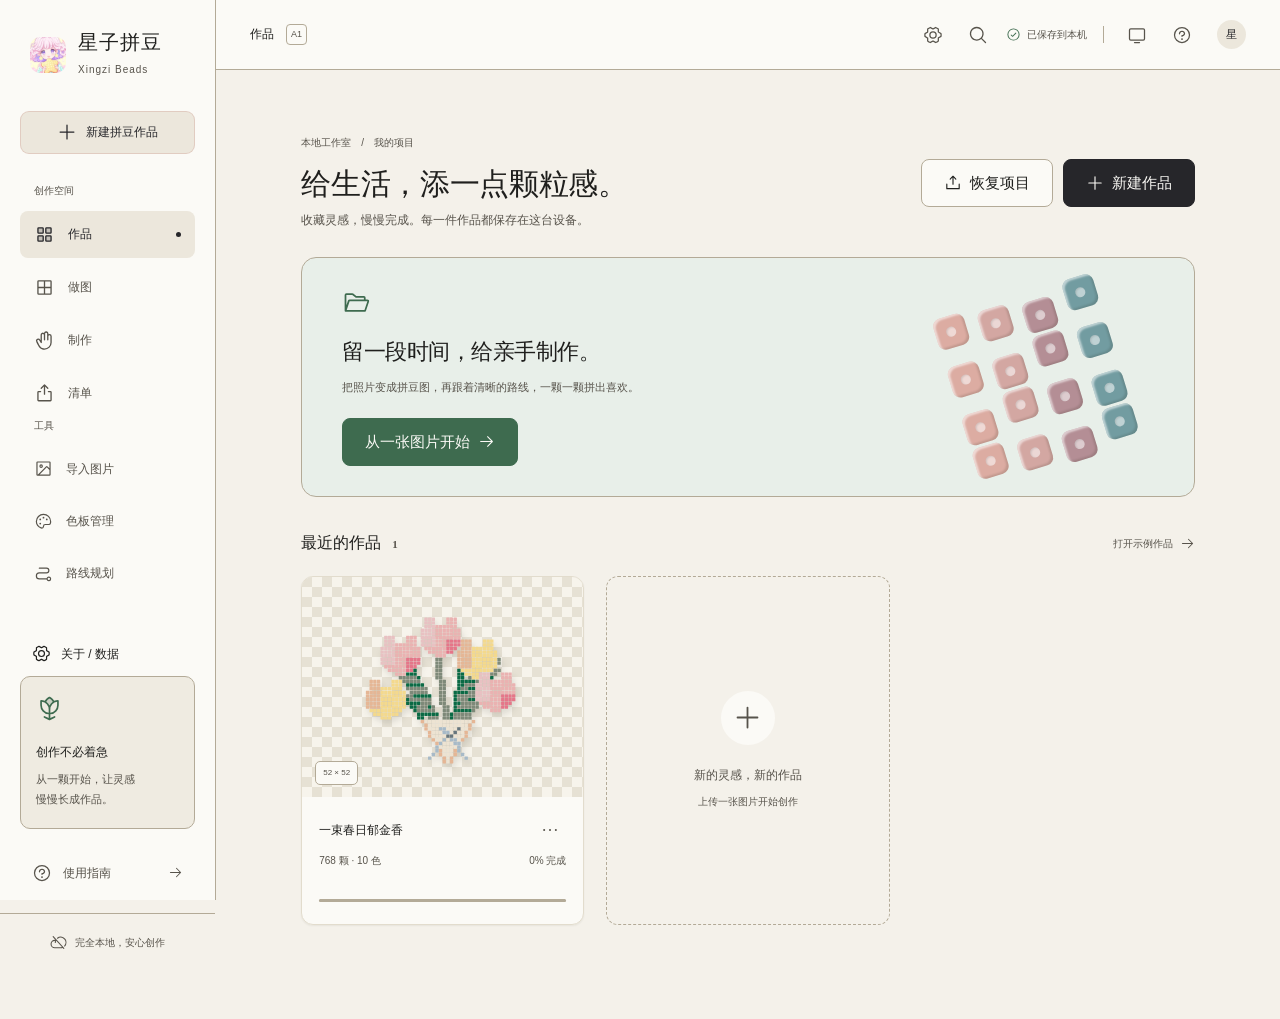
==== commit 743d3f25: "Publish Xingzi Beads web app and site" ====
--- a/app/index.html
+++ b/app/index.html
@@ -175,8 +175,8 @@
         document.head.appendChild(manifest);
       })();
     </script>
-    <script type="module" crossorigin src="./assets/index-Ch1tavYN.js"></script>
-    <link rel="stylesheet" crossorigin href="./assets/index-DKXPFkc1.css">
+    <script type="module" crossorigin src="./assets/index-idQIBNez.js"></script>
+    <link rel="stylesheet" crossorigin href="./assets/index-qaICDL26.css">
   </head>
   <body>
     <div id="root"></div>
--- a/app/assets/index-qaICDL26.css
+++ b/app/assets/index-qaICDL26.css
@@ -0,0 +1 @@
+.mk{display:flex;flex-direction:column;gap:14px;max-width:780px;margin:0 auto;padding:18px 16px 10px;min-height:calc(100dvh - var(--header))}.mk-top{display:flex;align-items:center;gap:12px;padding:2px 2px 0}.mk-icon{flex:0 0 auto;width:40px;height:40px;display:grid;place-items:center;border-radius:var(--r-full);border:1px solid var(--divider);background:var(--surface);color:var(--text-secondary);transition:background var(--dur-1) var(--ease-out)}.mk-icon:hover{background:var(--surface-soft);color:var(--text-primary)}.mk-heading{flex:1;min-width:0;display:flex;flex-direction:column;gap:1px}.mk-heading strong{font-family:var(--font-serif);font-size:18px;font-weight:600;line-height:1.35;white-space:nowrap;overflow:hidden;text-overflow:ellipsis}.mk-kicker{font-size:10.5px}.mk-stage{position:relative;flex:1;min-height:400px;border-radius:var(--r-lg);background:var(--surface);border:1px solid var(--divider);overflow:hidden;touch-action:none;-webkit-user-select:none;user-select:none;cursor:crosshair}.mk-canvas{position:absolute;top:0;right:0;bottom:0;left:0;display:block;width:100%;height:100%}.mk-zoom{position:absolute;z-index:3;top:12px;right:12px;display:flex;align-items:center;gap:2px;min-height:36px;padding:3px;border:1px solid var(--divider);border-radius:var(--r-md);background:color-mix(in srgb,var(--surface) 94%,transparent);box-shadow:var(--e1);color:var(--text-secondary);cursor:default;touch-action:manipulation}.mk-zoom button{display:grid;place-items:center;width:30px;height:30px;border:0;border-radius:var(--r-sm);background:transparent;color:inherit;cursor:pointer}.mk-zoom button:hover{background:var(--surface-soft);color:var(--text-primary)}.mk-zoom button:disabled{opacity:.35;cursor:default}.mk-zoom button:focus-visible{outline:2px solid var(--text-secondary);outline-offset:1px}.mk-zoom span{min-width:42px;text-align:center;font-family:var(--font-mono);font-size:11px;font-variant-numeric:tabular-nums}.mk-marker{position:absolute;border-radius:50%;border:1.5px solid var(--text-primary);pointer-events:none;animation:mk-breathe 2.6s var(--ease-out) infinite}@keyframes mk-breathe{0%,to{opacity:.18;transform:scale(.94)}50%{opacity:.78;transform:scale(1)}}.mk-peek{position:absolute;top:14px;right:14px;bottom:14px;left:14px;width:calc(100% - 28px);height:calc(100% - 28px);object-fit:contain;opacity:0;pointer-events:none;transition:opacity var(--dur-2) var(--ease-out);filter:saturate(.92)}.mk-peek.is-on{opacity:.94}.mk-peek-label{position:absolute;left:50%;bottom:14px;transform:translate(-50%);padding:6px 12px;border-radius:var(--r-full);background:var(--surface);border:1px solid var(--divider);font-size:11px;color:var(--text-secondary);pointer-events:none;animation:mk-fade var(--dur-2) var(--ease-out)}@keyframes mk-fade{0%{opacity:0;transform:translate(-50%,4px)}to{opacity:1;transform:translate(-50%)}}.mk-ritual{position:absolute;left:50%;bottom:22px;transform:translate(-50%);margin:0;font-family:var(--font-serif);font-size:14px;color:var(--text-secondary);pointer-events:none;animation:mk-fade .6s var(--ease-out) both}.mk-loading,.mk-empty{position:absolute;top:0;right:0;bottom:0;left:0;display:flex;flex-direction:column;align-items:center;justify-content:center;gap:10px;text-align:center;padding:24px;background:color-mix(in srgb,var(--surface) 88%,transparent);-webkit-backdrop-filter:blur(2px);backdrop-filter:blur(2px)}.mk-empty h2{margin:0;font-family:var(--font-serif);font-size:24px}.mk-empty p{margin:0;font-size:13px;color:var(--text-secondary)}.mk-foot{display:flex;flex-direction:column;gap:10px;padding-bottom:4px}.mk-color{display:flex;align-items:center;gap:14px;padding:12px 16px;border-radius:var(--r-md);background:var(--surface);border:1px solid var(--divider);box-shadow:var(--e1)}.mk-swatch{flex:0 0 auto;width:44px;height:44px;border-radius:var(--r-sm);box-shadow:inset 0 0 0 1px #0000001f}.mk-color-text{flex:1;min-width:0;display:flex;flex-direction:column;gap:1px}.mk-code{font-family:var(--font-mono);font-size:17px;font-weight:600;letter-spacing:.02em;color:var(--text-primary)}.mk-name{font-size:12.5px;color:var(--text-secondary);white-space:nowrap;overflow:hidden;text-overflow:ellipsis}.mk-left{text-align:right;display:flex;flex-direction:column;gap:1px}.mk-left b{font-family:var(--font-mono);font-size:24px;font-weight:600;line-height:1;color:var(--text-primary)}.mk-left small{font-size:11px;color:var(--text-disabled)}.mk-sub{display:grid;grid-template-columns:1fr 1fr;gap:10px}.mk-progress{display:flex;align-items:center;gap:10px;padding:2px 2px 0;font-size:11px;color:var(--text-disabled)}.mk-track{flex:1;height:2px;border-radius:2px;background:var(--divider);overflow:hidden}.mk-track i{display:block;height:100%;background:var(--text-primary);transition:width var(--dur-3) var(--ease-out)}.mk-legend{display:flex;align-items:center;justify-content:center;gap:14px;min-height:16px;color:var(--text-disabled);font-size:10.5px}.mk-legend span{display:inline-flex;align-items:center;gap:5px;white-space:nowrap}.mk-legend-mark{display:inline-block;width:10px;height:10px;border-radius:50%;box-sizing:border-box}.mk-legend-mark.is-pending{background:var(--text-primary);opacity:.9}.mk-legend-mark.is-settled{background:var(--text-primary);opacity:.28}.mk-legend-mark.is-target{border:1.5px solid var(--text-primary);background:transparent}.mk-hint{display:flex;align-items:center;justify-content:center;gap:6px;margin:0;font-size:11px;color:var(--text-disabled)}.mk-note{position:fixed;z-index:60;left:calc(50% + var(--sidebar) / 2);bottom:30px;translate:-50% 0;display:inline-flex;align-items:center;gap:7px;padding:6px 12px 6px 10px;white-space:nowrap;border-radius:var(--r-full);border:1px solid color-mix(in srgb,var(--border) 26%,transparent);background:linear-gradient(168deg,#fdfbf4f7,#f3ecdcf7);box-shadow:0 1px #ffffffe6 inset,0 -1px #7a6c521a inset,0 10px 20px -14px #342a1a73,0 2px 5px -3px #342a1a29;font-size:12px;line-height:1.5;color:var(--text-primary);pointer-events:none;animation:mk-note-in .2s var(--ease-out) both}.mk-note-dot{flex:0 0 auto;width:9px;height:9px;border-radius:50%;box-shadow:inset 0 -1px 1px #0000003d,inset 0 1px 1px #ffffff80}.mk-note b{font-family:var(--font-mono);font-size:13px;font-weight:700;font-variant-numeric:tabular-nums}.mk-note.is-leaving{animation:mk-note-out .16s var(--ease-out) both}@keyframes mk-note-in{0%{opacity:0;transform:translateY(6px)}to{opacity:1;transform:translateY(0)}}@keyframes mk-note-out{0%{opacity:1;transform:translateY(0)}to{opacity:0;transform:translateY(4px)}}:root[data-theme=dark] .mk-note{border-color:color-mix(in srgb,var(--border) 34%,transparent);background:linear-gradient(168deg,#2b2d30f7,#1d1f22f7);box-shadow:0 1px #ffffff14 inset,0 -1px #0000008c inset,0 10px 20px -14px #000000b3,0 2px 5px -3px #00000073}@media(max-width:760px){.mk-note{left:50%;bottom:calc(84px + env(safe-area-inset-bottom,0px))}}@media(prefers-reduced-motion:reduce){.mk-note.is-leaving{opacity:0}}@media(max-width:760px){.mk{padding:12px 12px 88px;min-height:calc(100dvh - var(--header));gap:12px}.mk-stage{min-height:46dvh}.mk-color{padding:10px 14px}.mk-swatch{width:38px;height:38px}.mk-hint{display:none}}:root{font-family:PingFang SC,Microsoft YaHei,-apple-system,BlinkMacSystemFont,Segoe UI,sans-serif;color:var(--text-primary);background:var(--background);font-synthesis:none;color-scheme:light;text-rendering:optimizeLegibility;-webkit-font-smoothing:antialiased;--background: #f5f6f8;--surface: #ffffff;--surface-elevated: #ffffff;--surface-soft: #f9fafb;--overlay: rgba(255, 255, 255, .96);--border: #75818d;--divider: #eceef1;--text-primary: #29323b;--text-secondary: #68737f;--text-disabled: #9aa4af;--accent: #ad4938;--accent-hover: #983e30;--accent-soft: #fcf0ec;--success: #3d754f;--warning: #8c5c17;--danger: #b14e42;--shadow: 0 12px 35px rgba(36, 44, 59, .12);--scrim: rgba(18, 24, 32, .48);--canvas-bg: #f7f8fa;--grid-line: rgba(93, 105, 118, .2);--grid-line-major: rgba(93, 105, 118, .3);--grid-margin: rgba(173, 73, 56, .07);--cell-empty: #f7f8fa;--cell-selected: rgba(65, 141, 175, .28);--cell-done: rgba(246, 248, 250, .78);--cell-next: rgba(199, 96, 76, .2);--highlight: rgba(199, 96, 76, .2);--text-on-accent: #ffffff;--bead-highlight: rgba(255, 255, 255, .4);--bead-shadow: rgba(20, 28, 36, .08);--focus-ring: var(--accent);--scrim-border: rgba(255, 255, 255, .6);--skeleton: #e9edf1;--checker-a: #e6e9ed;--checker-b: #f7f8fa;--success-soft: #eaf0ec;--success-solid: #42674c;--text-on-success: #ffffff;--danger-soft: #fcf0ee;--selection-stroke: #246e8a;--selection-draft: rgba(65, 141, 175, .16);--cell-muted: rgba(246, 248, 250, .88);--data-label-light: #ffffff;--data-label-dark: #101418;--material-shadow: rgba(0, 0, 0, .12);--illustration-1: #dcaca2;--illustration-2: #d3a7a2;--illustration-3: #b48e95;--illustration-4: #729ca1;--illustration-5: #85aaa9;--illustration-6: #98b8b6;--bg: var(--background);--canvas: var(--canvas-bg);--text: var(--text-primary);--muted: var(--text-secondary);--subtle: var(--text-secondary);--line: var(--border);--sidebar: 216px;--header: 70px;--radius: 14px}:root[data-theme=dark]{color-scheme:dark;--background: #151a20;--surface: #1d242c;--surface-elevated: #252e38;--surface-soft: #222b34;--overlay: rgba(37, 46, 56, .97);--border: #6c7d8e;--divider: #2d3742;--text-primary: #edf2f6;--text-secondary: #b2bdc8;--text-disabled: #74808b;--accent: #e9947f;--accent-hover: #f2aa96;--accent-soft: #3b2b2b;--success: #9ed1aa;--warning: #e2b46b;--danger: #ee8b8b;--shadow: 0 16px 40px rgba(0, 0, 0, .42);--scrim: rgba(6, 10, 15, .66);--canvas-bg: #202830;--grid-line: rgba(171, 188, 204, .22);--grid-line-major: rgba(171, 188, 204, .34);--grid-margin: rgba(255, 255, 255, .055);--cell-empty: #202830;--cell-selected: rgba(90, 176, 211, .3);--cell-done: rgba(13, 20, 27, .6);--cell-next: rgba(239, 155, 134, .22);--highlight: rgba(239, 155, 134, .22);--text-on-accent: #241616;--bead-highlight: rgba(255, 255, 255, .18);--bead-shadow: rgba(0, 0, 0, .38);--focus-ring: var(--accent);--scrim-border: rgba(255, 255, 255, .18);--skeleton: #2b353f;--checker-a: #2a333d;--checker-b: #202830;--bg: var(--background);--canvas: var(--canvas-bg);--text: var(--text-primary);--muted: var(--text-secondary);--subtle: var(--text-secondary);--line: var(--border);--success-soft: #23362c;--success-solid: #9ed1aa;--text-on-success: #142219;--danger-soft: #3d292d;--selection-stroke: #8bceeb;--selection-draft: rgba(90, 176, 211, .18);--cell-muted: rgba(20, 27, 34, .82);--data-label-light: #ffffff;--data-label-dark: #101418;--material-shadow: rgba(0, 0, 0, .4);--illustration-1: #a97e74;--illustration-2: #997770;--illustration-3: #977986;--illustration-4: #52797e;--illustration-5: #648d8d;--illustration-6: #729e9c}*{box-sizing:border-box}body{margin:0;min-width:320px;color:var(--text-primary);background:var(--background)}#root{min-height:100dvh;background:var(--background)}button,input,select,textarea{font:inherit}button{cursor:pointer}button,a,input,select,textarea{-webkit-tap-highlight-color:transparent}button{color:inherit}button:disabled{cursor:not-allowed;opacity:.42}button:focus-visible,input:focus-visible,select:focus-visible,textarea:focus-visible,a:focus-visible{outline:3px solid var(--focus-ring);outline-offset:3px}button{transition:background .17s,color .17s,transform .17s}button:active:not(:disabled){transform:translateY(1px)}button svg{flex-shrink:0}h1,h2,h3,h4,p{margin:0}h1{font-size:27px;font-weight:650;letter-spacing:-.7px;line-height:1.4}h2{font-size:19px;font-weight:650}h3{font-size:14px;font-weight:650}h4{font-size:14px}p{font-size:13px;line-height:1.85;color:var(--muted)}small{font-size:11px}strong,b{font-weight:600}input:not([type=range],[type=checkbox],[type=radio],[type=color]),select,textarea{width:100%;min-height:42px;padding:10px 12px;border:1px solid var(--line);border-radius:8px;background:var(--surface);color:var(--text);font-size:12px;outline-offset:2px}input::placeholder,textarea::placeholder{color:var(--muted)}input[type=checkbox],input[type=radio]{accent-color:var(--accent)}select option,select optgroup{color:var(--text-primary);background:var(--surface-elevated)}input[type=range]::-webkit-slider-runnable-track{height:4px;border-radius:999px;background:var(--divider)}input[type=range]::-webkit-slider-thumb{width:16px;height:16px;margin-top:-6px;border:2px solid var(--surface-elevated);border-radius:50%;background:var(--accent);box-shadow:0 1px 4px var(--bead-shadow);-webkit-appearance:none;-moz-appearance:none;appearance:none}input[type=range]::-moz-range-track{height:4px;border-radius:999px;background:var(--divider)}input[type=range]::-moz-range-thumb{width:12px;height:12px;border:2px solid var(--surface-elevated);border-radius:50%;background:var(--accent)}*{scrollbar-color:var(--text-disabled) var(--surface-soft);scrollbar-width:thin}*::-webkit-scrollbar{width:10px;height:10px}*::-webkit-scrollbar-track{background:var(--surface-soft)}*::-webkit-scrollbar-thumb{border:3px solid var(--surface-soft);border-radius:999px;background:var(--text-disabled)}select{cursor:pointer}input[type=range]{-webkit-appearance:none;-moz-appearance:none;appearance:none;background:transparent;accent-color:var(--accent);width:100%;height:4px;cursor:pointer;margin:14px 0 0}progress{-webkit-appearance:none;-moz-appearance:none;appearance:none;width:100%;height:5px;border:0;overflow:hidden;border-radius:8px;background:var(--line)}progress::-webkit-progress-bar{background:var(--line);border-radius:8px}progress::-webkit-progress-value{background:var(--accent);border-radius:8px}progress::-moz-progress-bar{background:var(--accent)}.app-shell{display:flex;min-height:100dvh}.sidebar{position:fixed;inset:0 auto 0 0;width:var(--sidebar);background:var(--surface);border-right:1px solid var(--line);padding:30px 20px 0;display:flex;flex-direction:column;z-index:25}.brand{display:flex;align-items:center;gap:12px;border:0;background:none;text-align:left;padding:0 10px}.brand-symbol{display:grid;grid-template-columns:repeat(2,11px);grid-template-rows:repeat(2,11px);gap:4px;transform:rotate(-7deg)}.brand-symbol i{display:block;background:var(--accent);border-radius:3px;position:relative}.brand-symbol i:after{content:"";position:absolute;width:3px;height:3px;border-radius:50%;background:var(--surface);top:4px;left:4px}.brand strong{font-size:20px;letter-spacing:1px;display:block;line-height:1.25;white-space:nowrap}.brand small{font-size:10px;letter-spacing:1px;color:var(--muted)}.sidebar-new{border:1px solid var(--highlight);background:var(--accent-soft);color:var(--accent);border-radius:9px;min-height:43px;display:flex;align-items:center;justify-content:center;gap:9px;font-size:12px;font-weight:600;margin:30px 0 28px}.sidebar-new:hover{background:var(--line)}.sidebar-label{font-size:10px;color:var(--muted);padding:0 14px;margin-bottom:12px}.sidebar nav{display:flex;flex-direction:column;gap:6px}.sidebar nav button{display:flex;align-items:center;gap:13px;background:none;border:0;padding:13px 14px;font-size:12px;color:var(--text-secondary);border-radius:8px;text-align:left;white-space:nowrap;position:relative;min-height:44px}.sidebar nav button:hover{background:var(--surface-soft)}.sidebar nav button.active{background:var(--accent-soft);color:var(--accent);font-weight:600}.sidebar nav button.active i{width:5px;height:5px;border-radius:50%;background:var(--accent);margin-left:auto}.sidebar-bottom{margin-top:auto;padding-top:35px}.sidebar-tip{background:var(--surface-soft);border:1px solid var(--line);padding:18px 15px;border-radius:10px;margin-bottom:22px}.sidebar-tip svg{color:var(--success);margin-bottom:12px}.sidebar-tip strong{display:block;font-size:12px;margin-bottom:7px}.sidebar-tip p{font-size:11px;line-height:1.85}.sidebar-help{display:flex;align-items:center;gap:11px;background:none;border:0;width:100%;padding:12px;color:var(--text-secondary);font-size:12px}.sidebar-help svg:last-child{margin-left:auto}.sidebar-local{margin:18px -20px 0;border-top:1px solid var(--line);height:57px;display:flex;align-items:center;justify-content:center;gap:8px;font-size:10px;color:var(--muted)}.app-content{margin-left:var(--sidebar);width:calc(100% - var(--sidebar));min-width:0}.topbar{height:var(--header);background:var(--surface);border-bottom:1px solid var(--line);display:flex;align-items:center;justify-content:space-between;padding:0 34px;position:relative;z-index:15}.topbar-location{font-size:12px;font-weight:500;display:flex;align-items:center;gap:12px}.topbar-location>span{font-size:9px;font-weight:400;color:var(--muted);border:1px solid var(--line);border-radius:4px;padding:2px 4px}.topbar-actions{display:flex;align-items:center;gap:12px}.save-indicator,.offline-indicator{display:flex;align-items:center;gap:6px;font-size:10px;color:var(--muted)}.save-indicator svg{color:var(--success)}.save-indicator.error{color:var(--accent)}.topbar-divider{width:1px;height:17px;background:var(--line);margin:0 4px}.user-avatar{display:grid;place-items:center;width:29px;height:29px;border-radius:50%;background:var(--accent-soft);color:var(--accent);font-size:11px;margin-left:7px}.brand-symbol-img{width:36px;height:36px;border-radius:10px;flex:none}@media(max-width:760px){.brand-symbol-img{width:29px;height:29px}}.mobile-brand,.mobile-nav{display:none}.page-content{animation:page-enter .2s ease-out}.loading-screen{padding:100px;text-align:center;color:var(--muted)}.btn{min-height:39px;padding:10px 15px;display:inline-flex;align-items:center;justify-content:center;gap:8px;border:1px solid var(--line);border-radius:8px;background:var(--surface);font-size:11px;font-weight:500;line-height:1.3;white-space:nowrap}.btn:not(.btn--ink):not(.btn--key):not(.btn--press):not(.btn--stamp):hover:not(:disabled){background:var(--surface-soft)}.btn.primary{background:var(--accent);border-color:var(--accent);color:var(--text-on-accent)}.btn.primary:hover:not(:disabled){background:var(--accent-hover)}.btn.quiet{border-color:transparent;background:none;color:var(--muted)}.btn.danger{background:color-mix(in srgb,var(--danger) 14%,var(--surface));color:var(--danger);border-color:color-mix(in srgb,var(--danger) 30%,var(--surface))}.btn.full{width:100%}.btn small{margin-left:auto;color:var(--muted)}.icon-button{width:33px;height:33px;display:inline-flex;align-items:center;justify-content:center;border:0;border-radius:6px;background:none;color:var(--text-secondary);padding:0}.icon-button:hover:not(:disabled){background:var(--surface-soft);color:var(--text)}.icon-button.active{background:var(--accent-soft);color:var(--accent)}.text-button{display:inline-flex;align-items:center;gap:7px;border:0;background:none;color:var(--muted);padding:4px 0;font-size:10px}.text-button:hover{color:var(--accent)}.button-row{display:flex;align-items:center;gap:10px}.button-row.spread{justify-content:space-between}.panel{background:var(--surface);border:1px solid var(--line);border-radius:var(--radius);box-shadow:var(--shadow)}.standard-page{padding:32px 34px 46px;max-width:1600px;margin:0 auto}.page-heading{display:flex;align-items:center;justify-content:space-between;gap:20px;margin-bottom:26px}.page-heading h1{margin-bottom:7px}.page-heading p{font-size:12px}.breadcrumb{font-size:10px;color:var(--muted);margin-bottom:13px;display:flex;gap:10px}.breadcrumb span{color:var(--text-secondary)}.section-heading{display:flex;align-items:center;justify-content:space-between;gap:14px;margin-bottom:16px}.section-heading h3{display:flex;align-items:center;gap:8px}.section-heading h3>span{font-size:10px;color:var(--muted);background:var(--surface-soft);padding:2px 6px;border-radius:4px}.section-heading svg{color:var(--muted)}.small-badge{font-size:9px;color:var(--muted);border:1px solid var(--line);border-radius:4px;padding:3px 6px;white-space:nowrap}.busy{display:inline-flex;align-items:center;gap:7px;color:var(--accent);font-size:11px}.spin{animation:spin 1.1s linear infinite}.empty-state{padding:50px 18px;color:var(--muted);text-align:center;font-size:13px}.field-hint{font-size:10px;line-height:1.8;margin-top:10px}.info-callout{font-size:11px;line-height:1.8;background:var(--accent-soft);color:var(--accent);border-radius:8px;padding:12px 15px;margin-bottom:20px}.success-text{display:flex;align-items:center;gap:5px;color:var(--success);font-size:10px}.danger-text{color:var(--accent)!important}.editor-layout{display:grid;grid-template-columns:minmax(0,1fr) 266px;min-height:calc(100dvh - var(--header))}.editor-main{padding:29px 28px 20px;min-width:0}.editor-main .page-heading{margin-bottom:24px}.editor-main .page-heading h1{font-size:25px}.editor-main .page-heading>.btn{margin-top:21px}.canvas-panel{border:1px solid var(--line);background:var(--surface);border-radius:12px;overflow:hidden;box-shadow:var(--shadow)}.canvas-header{display:flex;align-items:center;justify-content:space-between;gap:10px;padding:16px 18px;border-bottom:1px solid var(--line);min-height:57px;font-size:12px}.canvas-header>div{display:flex;align-items:center;gap:9px;min-width:0}.project-dot{width:6px;height:6px;background:var(--success);border-radius:50%;flex-shrink:0}.project-name{border:0!important;background:none!important;min-height:20px!important;padding:0!important;width:155px!important;font-size:11px!important;font-weight:600;max-width:30vw}.canvas-status{font-size:10px;color:var(--muted);display:flex;align-items:center;gap:5px;white-space:nowrap}.status-dot{display:inline-block;width:5px;height:5px;background:var(--success);border-radius:50%;margin-right:5px;flex-shrink:0}.view-tabs{display:flex;align-items:center;border-bottom:1px solid var(--line);padding:0 18px;gap:22px;height:45px}.view-tabs>button{font-size:11px;align-self:stretch;padding:0;border:0;background:none;color:var(--muted);position:relative;white-space:nowrap}.view-tabs>button.selected{color:var(--accent);font-weight:600}.view-tabs>button.selected:after{content:"";height:2px;background:var(--accent);position:absolute;left:0;right:0;bottom:0}.view-caption{font-size:9px;color:var(--subtle);margin-left:auto}.board-toolrow{display:flex;align-items:center;justify-content:space-between;padding:8px 17px;background:var(--surface);border-bottom:1px solid var(--line)}.tool-group{display:flex;align-items:center;gap:5px}.tool-separator{height:15px;width:1px;background:var(--line);margin:0 7px}.board-wrap{position:relative;overflow:hidden;height:clamp(350px,43vw,548px);width:100%;touch-action:none;background:var(--canvas);-webkit-user-select:none;user-select:none}.board-canvas{display:block;position:absolute;top:0;right:0;bottom:0;left:0;width:100%;height:100%}.next-pulse{position:absolute;pointer-events:none;border:2px dashed var(--accent);animation:next-pulse 1.6s var(--ease-out) infinite}.canvas-zoom{position:absolute;right:16px;bottom:14px;background:var(--surface-elevated);border:1px solid var(--line);border-radius:7px;display:flex;align-items:center;padding:2px 5px;box-shadow:0 2px 12px var(--material-shadow);height:31px}.canvas-zoom button{background:none;border:0;width:25px;height:25px;color:var(--muted);display:grid;place-items:center}.canvas-zoom span:not(.tool-separator){font-size:9px;min-width:37px;text-align:center;color:var(--muted);font-variant-numeric:tabular-nums}.canvas-zoom .tool-separator{margin:0 3px}.board-hint{font-size:9px;text-align:center;color:var(--subtle);padding:7px;background:var(--canvas)}.canvas-footer{font-size:9px;min-height:37px;padding:10px 17px;border-top:1px solid var(--line);display:flex;align-items:center;justify-content:space-between;gap:10px;color:var(--muted)}.canvas-footer>span{display:flex;align-items:center;gap:4px}.footer-divider{margin:0 8px;color:var(--subtle)}.palette-strip{margin-top:24px}.palette-strip .section-heading{margin-bottom:15px}.palette-strip h3{font-size:12px}.used-colors{display:flex;gap:9px;overflow-x:auto;padding-bottom:8px;scrollbar-width:thin}.used-color{border:1px solid transparent;padding:6px 8px 5px;min-width:55px;background:var(--surface);border-radius:8px;display:flex;flex-direction:column;align-items:center;gap:5px}.used-color.selected{border-color:var(--accent);background:var(--accent-soft)}.used-color strong{font-size:9px;font-weight:500}.used-color small{font-size:8px;color:var(--muted)}.bead-swatch{width:28px;height:28px;border-radius:7px;display:block;position:relative;box-shadow:inset 0 1px 2px var(--bead-highlight),inset 0 -2px 2px var(--bead-shadow)}.bead-swatch:after,.large-bead:after{content:"";position:absolute;top:36%;right:36%;bottom:36%;left:36%;border-radius:50%;background:var(--bead-highlight);box-shadow:inset 1px 1px 3px var(--material-shadow)}.local-note{display:flex;align-items:center;gap:7px;font-size:9px;color:var(--muted);margin-top:17px}.local-note>span{margin-left:auto;font-size:8px}.controls-panel{background:var(--surface);border-left:1px solid var(--line);padding:24px 21px 20px}.controls-title{display:flex;align-items:center;gap:8px;margin-bottom:2px}.controls-title>svg{color:var(--text-secondary)}.controls-title h2{font-size:13px}.controls-title .text-button{margin-left:auto;font-size:9px}.control-section{padding:21px 0;border-bottom:1px solid var(--line)}.control-section>.section-heading{margin-bottom:13px}.control-section h3{font-size:11px}.control-section>.btn+.btn{margin-top:7px}.segmented{display:flex;background:var(--surface-soft);border:1px solid var(--line);border-radius:7px;padding:3px;gap:3px}.segmented button{flex:1;border:1px solid transparent;background:none;min-height:32px;padding:6px;font-size:11px;color:var(--muted);border-radius:5px;white-space:nowrap}.segmented button.selected{background:var(--surface);border-color:var(--line);color:var(--accent);box-shadow:0 1px 3px var(--material-shadow);font-weight:600}.segmented.size-options{display:grid;grid-template-columns:repeat(3,minmax(0,1fr))}.segmented.size-options button{min-width:0;padding:6px 4px;font-size:10px}.add-palette-link{border:0;background:none;font-size:10px;color:var(--accent);padding:12px 0 0}.range-field{display:block;margin-top:22px}.range-field:first-child{margin-top:0}.range-field>span{display:flex;align-items:center;justify-content:space-between;font-size:10px;color:var(--text-secondary)}.range-field output{font-size:10px;color:var(--text);font-variant-numeric:tabular-nums}.toggle-field{display:flex;align-items:center;gap:10px;position:relative;min-height:42px;margin:0 0 14px;cursor:pointer}.toggle-field>span:first-child{font-size:10px;color:var(--text);flex:1}.toggle-field small{display:block;font-size:9px;color:var(--muted);margin-top:5px}.toggle-field input{position:absolute;right:0;opacity:0;width:31px;height:22px;margin:0}.toggle-track{width:29px;height:16px;border-radius:16px;background:var(--line);position:relative;flex-shrink:0;transition:background .2s}.toggle-track:after{content:"";position:absolute;width:12px;height:12px;background:var(--text-primary);border-radius:50%;left:2px;top:2px;box-shadow:0 1px 2px var(--material-shadow);transition:transform .2s}.toggle-field input:checked+.toggle-track{background:var(--accent)}.toggle-field input:checked+.toggle-track:after{transform:translate(13px)}.toggle-field input:focus-visible+.toggle-track{outline:3px solid var(--focus-ring);outline-offset:3px}.select-label{font-size:10px;color:var(--muted);display:block;margin-top:20px}.select-label select{margin-top:9px}.controls-bottom{padding-top:20px}.controls-bottom .btn{font-size:10px}.controls-bottom .btn+.btn{margin-top:6px}.import-layout{display:grid;grid-template-columns:minmax(0,1fr) 310px;gap:26px;align-items:start}.upload-area{border:1.5px dashed color-mix(in srgb,var(--border) 66%,transparent);border-radius:20px;min-height:490px;background:var(--surface);display:flex;flex-direction:column;align-items:center;justify-content:center;text-align:center;overflow:hidden;transition:border-color var(--dur-3) var(--ease-out),box-shadow var(--dur-3) var(--ease-out)}:root[data-theme=dark] .upload-area:not(.dragging){border-color:color-mix(in srgb,var(--border) 42%,transparent)}.upload-area.dragging{border-color:var(--accent);background:var(--accent-soft)}.upload-area.has-image{min-height:unset;aspect-ratio:1}.upload-area:has(.crop-preview[data-active]){border-color:color-mix(in srgb,var(--accent) 65%,transparent);box-shadow:0 0 0 5px color-mix(in srgb,var(--accent) 11%,transparent)}.upload-illustration{display:grid;place-items:center;width:96px;height:96px;border-radius:25px;background:var(--accent-soft);color:var(--accent);margin-bottom:25px}.upload-area h2{font-size:21px;margin-bottom:12px}.upload-area p{font-size:12px;margin-bottom:26px}.crop-preview{width:100%;aspect-ratio:1;position:relative;overflow:hidden;background:var(--surface-soft);touch-action:none;user-select:none;-webkit-user-select:none;-webkit-touch-callout:none;cursor:grab}.crop-preview[data-active]{cursor:grabbing}.crop-preview img{display:block;-webkit-user-drag:none}.crop-guide{position:absolute;top:0;right:0;bottom:0;left:0;pointer-events:none;opacity:.33;transition:opacity var(--dur-3) var(--ease-out);background:linear-gradient(90deg,transparent 33%,var(--bead-highlight) 33%,var(--bead-highlight) 33.2%,transparent 33.2%,transparent 66%,var(--bead-highlight) 66%,var(--bead-highlight) 66.2%,transparent 66.2%),linear-gradient(0deg,transparent 33%,var(--bead-highlight) 33%,var(--bead-highlight) 33.2%,transparent 33.2%,transparent 66%,var(--bead-highlight) 66%,var(--bead-highlight) 66.2%,transparent 66.2%)}.crop-preview[data-active] .crop-guide{opacity:.8}.crop-hint{position:absolute;top:14px;left:50%;transform:translate(-50%);z-index:2;display:flex;align-items:center;gap:7px;padding:8px 13px;border-radius:999px;border:1px solid color-mix(in srgb,var(--border) 42%,transparent);background:color-mix(in srgb,var(--surface-elevated) 82%,transparent);backdrop-filter:blur(10px);-webkit-backdrop-filter:blur(10px);color:var(--text-secondary);font-size:11px;line-height:1.4;white-space:nowrap;pointer-events:none;opacity:1;transition:opacity var(--dur-3) var(--ease-out)}.crop-hint-hidden{opacity:0}.crop-hint svg{color:var(--accent)}.import-options{padding:0 23px 24px}.import-options .control-section{padding:21px 0}.import-options>.btn{margin-top:22px}.import-imagebar{display:flex;align-items:center;justify-content:space-between;font-size:12px;padding:12px 0}.import-imagebar small{color:var(--muted);margin-left:8px}.import-privacy{padding:24px;display:flex;align-items:center;gap:16px}.import-privacy>svg{color:var(--success)}.import-privacy strong{font-size:12px}.import-privacy p{font-size:11px;margin-top:4px}.form-field{display:block;font-size:11px;margin-bottom:17px}.form-field>input{margin-top:8px}.form-field+.segmented{margin-bottom:18px}.palette-layout{display:grid;grid-template-columns:265px minmax(0,1fr);gap:24px;align-items:start}.palette-sidebar{padding:21px 15px}.palette-sidebar>h3{margin:0 8px 19px;font-size:12px}.palette-sidebar>h3>span{float:right;color:var(--muted)}.palette-list-item{display:flex;align-items:center;gap:10px;width:100%;padding:12px 9px;background:none;border:1px solid transparent;border-radius:9px;text-align:left}.palette-list-item.selected{background:var(--accent-soft);border-color:var(--highlight)}.mini-palette{display:grid;grid-template-columns:repeat(2,13px);gap:2px}.mini-palette i{width:13px;height:13px;border-radius:3px}.palette-list-item strong{font-size:11px;display:block;max-width:155px;overflow:hidden;text-overflow:ellipsis;white-space:nowrap}.palette-list-item small{display:block;color:var(--muted);font-size:9px;margin-top:5px}.palette-list-item>svg{margin-left:auto;color:var(--accent)}.palette-import-box{margin-top:21px;border-top:1px solid var(--line);padding:24px 8px 2px}.palette-import-box>svg{color:var(--accent);margin-bottom:12px}.palette-import-box h4{font-size:12px;margin-bottom:7px}.palette-import-box p{font-size:10px;margin-bottom:19px}.palette-import-box>.btn{margin-top:14px}.palette-import-box>.btn.quiet{margin-top:4px}.palette-import-box>.text-button{display:flex;margin:auto;font-size:10px}.palette-content{padding:25px;min-width:0}.palette-content-heading{display:flex;align-items:center;justify-content:space-between;gap:15px;margin-bottom:22px}.palette-title-input{display:flex;align-items:center;gap:10px}.palette-title-input>svg{color:var(--accent)}.palette-title-input input{font-size:18px!important;font-weight:600;border:0!important;padding:0!important;min-height:30px!important;max-width:260px}.palette-content-heading p{font-size:10px;margin-top:4px}.palette-searchbar{display:flex;align-items:center;gap:15px;margin-bottom:24px}.palette-searchbar input{max-width:300px}.palette-searchbar .btn{margin-left:auto}.palette-color-grid{display:grid;grid-template-columns:repeat(auto-fill,minmax(88px,1fr));gap:21px 16px}.palette-color{background:none;border:0;padding:0;text-align:left;display:flex;flex-direction:column}.palette-color>span{height:72px;border-radius:9px;display:grid;place-items:center;box-shadow:inset 0 0 0 1px var(--border)}.palette-color>span svg{opacity:0;background:var(--overlay);padding:5px;box-sizing:content-box;border-radius:50%;color:var(--text-primary);transition:opacity .2s}.palette-color:hover>span svg{opacity:1}.palette-color>strong{font-size:11px;margin-top:9px}.palette-color>small{font-size:9px;color:var(--muted);margin-top:4px;white-space:nowrap;overflow:hidden;text-overflow:ellipsis}.palette-color>code{font-family:inherit;font-size:8px;color:var(--subtle);margin-top:5px}.source-card{font-size:11px;color:var(--muted);margin:15px 0}.source-card img{max-width:100%;max-height:400px;display:block;margin-top:12px;object-fit:contain}.color-editor-preview{position:relative;display:flex;overflow:hidden;border-radius:10px;height:105px;margin:22px 0 10px}.color-editor-preview span{flex:1}.color-editor-preview input{position:absolute;top:0;right:0;bottom:0;left:0;width:100%;height:100%;opacity:0;cursor:pointer}.route-layout{display:grid;grid-template-columns:minmax(0,1fr) 280px;gap:24px;align-items:start}.route-modes{display:flex;flex-direction:column;gap:10px;margin-bottom:23px}.route-mode{display:flex;align-items:center;text-align:left;padding:17px 18px;gap:16px;background:var(--surface);border:1px solid var(--line);border-radius:11px}.route-mode.selected{border-color:var(--accent);background:var(--accent-soft)}.mode-icon{display:grid;place-items:center;width:43px;height:43px;background:var(--surface-soft);border-radius:10px;color:var(--muted);flex-shrink:0}.route-mode.selected .mode-icon{color:var(--accent);background:var(--surface)}.route-mode h3{font-size:13px;display:flex;align-items:center;gap:10px}.route-mode h3 small{font-size:9px;color:var(--muted);font-weight:400}.route-mode p{font-size:10px;margin-top:7px}.route-mode>i{margin-left:auto;color:var(--accent);width:23px;flex-shrink:0}.route-preview{padding:20px 18px 0;overflow:hidden}.route-preview .board-wrap{height:400px;border-radius:8px}.route-preview .board-hint{border-radius:0 0 8px 8px}.route-metrics{display:grid;grid-template-columns:repeat(4,1fr);padding:22px 0}.route-metrics>div{text-align:center;border-right:1px solid var(--line)}.route-metrics>div:last-child{border:0}.route-metrics strong{font-size:20px;font-weight:600;font-variant-numeric:tabular-nums}.route-metrics strong small{font-size:10px;color:var(--muted);font-weight:400}.route-metrics span{display:block;font-size:9px;color:var(--muted);margin-top:5px}.route-options{padding:0 20px 20px}.route-color-list{display:flex;flex-direction:column;gap:17px}.route-color-list>div{display:flex;gap:9px;align-items:center;font-size:11px}.route-number{font-size:9px;color:var(--subtle);width:11px}.route-color-list i{width:25px;height:25px;border-radius:6px}.route-color-list strong{font-size:10px}.route-color-list strong>span{font-size:9px;color:var(--muted);font-weight:400;display:inline-block;max-width:70px;white-space:nowrap;overflow:hidden;text-overflow:ellipsis;vertical-align:bottom}.route-color-list small{font-size:8px;color:var(--muted);font-weight:400}.route-color-list div>small{display:block;margin-top:4px}.route-color-list b{margin-left:auto;font-size:11px;font-variant-numeric:tabular-nums}.route-options>.btn{margin-top:20px}.workbench-layout{display:grid;grid-template-columns:minmax(0,1fr) 280px;gap:24px;align-items:start}.workbench-canvas{overflow:hidden}.workbench-canvas .board-wrap{height:clamp(400px,48vw,640px)}.workbench-canvas .canvas-header>.button-row{margin-left:auto}.workbench-sidebar{display:flex;flex-direction:column;gap:18px}.timer-pill{display:flex;align-items:center;gap:11px;border:1px solid var(--line);background:var(--surface);border-radius:9px;padding:6px 8px 6px 14px;color:var(--muted)}.timer-pill strong{font-variant-numeric:tabular-nums;color:var(--text);font-size:15px;font-weight:500}.current-card{padding:22px}.current-label{font-size:10px;color:var(--muted)}.current-color-head{display:flex;align-items:center;gap:16px;margin:19px 0 25px}.large-bead{width:61px;height:61px;border-radius:13px;position:relative;box-shadow:inset 0 2px 3px var(--bead-highlight),inset 0 -4px 5px var(--bead-shadow);flex-shrink:0}.current-color-head h2{font-size:25px;letter-spacing:-.5px}.current-color-head p{font-size:11px;margin-top:4px}.coordinate{display:flex;gap:18px}.coordinate>div{flex:1;background:var(--surface-soft);border-radius:9px;text-align:center;padding:13px}.coordinate span{font-size:10px;color:var(--muted)}.coordinate strong{display:block;font-size:28px;margin-top:7px;font-weight:600;font-variant-numeric:tabular-nums}.next-position{font-size:10px;text-align:center;margin:15px 0 20px}.current-card>.field-hint{text-align:center}.progress-card{padding:21px}.progress-card .section-heading strong{color:var(--accent);font-size:16px}.progress-numbers{display:flex;justify-content:space-between;margin-top:18px}.progress-numbers strong{display:block;font-size:22px;font-variant-numeric:tabular-nums}.progress-numbers span{display:block;font-size:10px;color:var(--muted);margin-top:6px}.workbench-colors{padding:21px}.workbench-colors h3{font-size:12px;margin-bottom:19px}.workbench-colors>div{display:flex;align-items:center;gap:9px;padding:9px 0}.workbench-colors>div.active{color:var(--accent)}.workbench-colors i{width:24px;height:24px;border-radius:6px}.workbench-colors span{font-size:11px}.workbench-colors span small{display:block;color:var(--muted);font-size:8px;margin-top:4px}.workbench-colors strong{margin-left:auto;font-size:12px}.workbench-colors strong small{color:var(--muted);font-size:10px;font-weight:400}.legend-box{display:inline-block;width:8px;height:8px;margin:0 3px 0 10px}.legend-box.current{border:1px solid var(--accent)}.legend-box.next{border:1px dashed var(--accent)}.legend-box.done{background:var(--text-disabled)}.completed-message{text-align:center;padding:14px 0}.completed-message>svg{color:var(--success);margin-bottom:14px}.completed-message h2{font-size:21px}.completed-message p{font-size:11px;margin:12px 0 20px}.project-welcome{display:flex;align-items:center;justify-content:space-between;background:var(--success-soft);border:1px solid var(--border);border-radius:15px;padding:30px 40px;overflow:hidden;margin-bottom:34px;min-height:230px}.project-welcome h2{font-size:22px;color:var(--text-primary);letter-spacing:-.5px}.project-welcome p{font-size:11px;color:var(--text-secondary);max-width:340px;margin-top:11px}.project-welcome .btn{margin-top:20px;background:var(--success-solid);border-color:var(--success-solid)}.welcome-icon{color:var(--success);display:block;margin-bottom:13px}.welcome-beads{display:grid;grid-template-columns:repeat(4,32px);gap:13px;transform:rotate(-17deg);margin:0 35px}.welcome-beads i{display:block;width:32px;height:32px;border-radius:8px;box-shadow:inset 2px 2px 2px var(--bead-highlight),inset -2px -2px 2px var(--bead-shadow);position:relative}.welcome-beads i:after{content:"";position:absolute;top:35%;right:35%;bottom:35%;left:35%;background:var(--bead-highlight);border-radius:50%;box-shadow:inset 1px 1px 2px var(--material-shadow)}.projects-section-heading{margin-bottom:20px}.projects-section-heading h2{font-size:16px}.projects-section-heading h2 small{font-size:11px;color:var(--muted);margin-left:8px}.project-grid{display:grid;grid-template-columns:repeat(3,minmax(0,1fr));gap:22px}.project-card{background:var(--surface);border:1px solid var(--line);border-radius:12px;overflow:hidden;position:relative}.project-thumbnail{height:220px;background:var(--surface-soft);border:0;width:100%;position:relative;padding:15px}.project-thumbnail svg{display:block;width:100%;height:100%;filter:drop-shadow(2px 4px 3px var(--bead-shadow))}.project-thumbnail>span{position:absolute;left:13px;bottom:12px;background:var(--surface);padding:4px 7px;border:1px solid var(--line);border-radius:5px;font-size:8px;color:var(--muted)}.project-card-info{padding:17px}.project-card-info h3{display:flex;align-items:center;justify-content:space-between;font-size:12px}.project-card-info h3>button:first-child{padding:0;border:0;background:none;text-align:left;max-width:85%;overflow:hidden;text-overflow:ellipsis;white-space:nowrap}.project-card-info p{font-size:10px;display:flex;justify-content:space-between;margin:5px 0 12px}.project-card-info progress{height:3px}.project-menu{position:absolute;right:15px;bottom:20px;min-width:110px;padding:5px;background:var(--surface-elevated);border:1px solid var(--line);box-shadow:0 5px 20px var(--material-shadow);border-radius:8px;z-index:5}.project-menu button{width:100%;text-align:left;padding:10px;border:0;border-radius:5px;background:none;font-size:11px}.project-menu button:hover{background:var(--surface-soft)}.new-project-card{border:1.5px dashed var(--border);background:none;min-height:310px;border-radius:12px;display:flex;flex-direction:column;align-items:center;justify-content:center;color:var(--muted)}.new-project-card>span{display:grid;place-items:center;background:var(--surface);border-radius:50%;width:54px;height:54px;margin-bottom:20px}.new-project-card strong{font-size:12px;color:var(--text-secondary);font-weight:500}.new-project-card small{font-size:10px;margin-top:9px}.new-project-card:hover{background:var(--surface-soft);border-color:var(--accent)}.summary-stats{display:grid;grid-template-columns:repeat(4,1fr);border:1px solid var(--line);background:var(--surface);border-radius:12px;margin-bottom:25px;padding:23px 0}.summary-stats>div{padding:0 28px;border-right:1px solid var(--line)}.summary-stats>div:last-child{border:0}.summary-stats span{font-size:10px;color:var(--muted)}.summary-stats strong{display:block;font-size:30px;font-variant-numeric:tabular-nums;margin-top:9px;font-weight:600;letter-spacing:-1px}.summary-stats strong small{font-size:11px;color:var(--muted);font-weight:400;letter-spacing:0}.export-layout{display:grid;grid-template-columns:minmax(0,1fr) 290px;gap:24px;align-items:start}.export-table-panel{padding:24px;overflow:hidden}.export-table-panel h2{font-size:14px}.export-table-panel .section-heading select{width:130px;min-height:34px;font-size:10px}.table-scroll{overflow-x:auto}.color-table{width:100%;border-collapse:collapse;font-size:11px}.color-table th{text-align:left;font-size:10px;color:var(--muted);font-weight:400;padding:13px 7px;background:var(--surface-soft)}.color-table td{border-bottom:1px solid var(--line);padding:14px 7px;font-variant-numeric:tabular-nums}.color-table td:nth-child(n+3),.color-table th:nth-child(n+3){text-align:right}.color-table td strong{font-size:11px}.color-table td small{display:block;font-size:9px;color:var(--muted);margin-top:5px}.table-swatch{display:block;width:28px;height:28px;border-radius:6px;border:1px solid var(--bead-shadow)}.table-footer{font-size:10px;color:var(--muted);padding-top:20px;display:flex;align-items:center;gap:7px}.table-footer svg{color:var(--success)}.export-options{display:flex;flex-direction:column;gap:17px}.export-option{padding:20px}.export-option-heading{display:flex;align-items:center;gap:13px;margin-bottom:17px}.export-option-heading>svg{color:var(--accent)}.export-option-heading h3{font-size:12px}.export-option-heading p{font-size:9px;margin-top:5px}.export-option>select{margin-bottom:10px}.export-option>.btn{margin-top:5px}.export-option>.field-hint{margin-bottom:15px}.export-option.compact .export-option-heading{margin-bottom:12px}.crop-preview,.source-card img,.project-thumbnail{background-color:var(--checker-a);background-image:conic-gradient(var(--checker-b) 25%,var(--checker-a) 0 50%,var(--checker-b) 0 75%,var(--checker-a) 0);background-size:20px 20px}input[type=color]{color-scheme:inherit;background:var(--surface-elevated);border-color:var(--border)}input::file-selector-button{color:var(--text-primary);background:var(--surface-elevated);border:1px solid var(--border);border-radius:6px;padding:6px 10px}input:-webkit-autofill{-webkit-text-fill-color:var(--text-primary);box-shadow:0 0 0 1000px var(--surface) inset;caret-color:var(--text-primary)}.app-tooltip{position:fixed;z-index:200;width:max-content;max-width:min(260px,calc(100vw - 24px));padding:8px 12px;transform:translate(-50%);border:1px solid var(--border);border-radius:8px;background:var(--surface-elevated);color:var(--text-primary);box-shadow:var(--shadow);font-size:12px;line-height:1.6;pointer-events:none}.toast{position:fixed;bottom:25px;left:calc(50% + var(--sidebar) / 2);transform:translate(-50%);z-index:100;background:var(--surface-elevated);border:1px solid var(--line);box-shadow:0 8px 35px var(--material-shadow);border-radius:11px;padding:14px 17px;display:flex;align-items:center;gap:11px;max-width:min(630px,85vw);min-width:250px;animation:toast-enter .2s ease-out;font-size:12px;line-height:1.7}.toast>svg{color:var(--accent);flex-shrink:0}.toast>button{margin-left:10px;display:grid;place-items:center;border:0;background:none;color:var(--muted);padding:4px}.modal-backdrop{position:fixed;top:0;right:0;bottom:0;left:0;background:var(--scrim);z-index:110;display:flex;align-items:center;justify-content:center;padding:20px;-webkit-backdrop-filter:blur(3px);backdrop-filter:blur(3px)}.modal{width:min(430px,100%);padding:26px;border:1px solid var(--line);background:var(--surface-elevated);border-radius:15px;box-shadow:0 15px 80px var(--material-shadow);max-height:90dvh;overflow-y:auto}.modal h2{font-size:19px}.modal>.section-heading{margin-bottom:18px}.modal>p{margin:14px 0 21px}.modal .form-field{margin-bottom:17px}.modal>.button-row{margin-top:23px}.help-modal{width:min(510px,100%)}.help-modal ol{padding-left:22px}.help-modal li{font-size:13px;padding:6px 0 13px 5px;color:var(--accent)}.help-modal li strong{color:var(--text);font-size:12px}.help-modal li p{font-size:11px;margin-top:6px}.help-modal>.field-hint{font-size:10px}.modal .color-editor-preview+.field-hint{margin:0 0 21px}@keyframes spin{to{transform:rotate(360deg)}}@keyframes page-enter{0%{opacity:.65;transform:translateY(3px)}to{opacity:1;transform:translateY(0)}}@keyframes next-pulse{0%,to{opacity:.4}50%{opacity:1}}@keyframes toast-enter{0%{opacity:0;bottom:17px}to{opacity:1;bottom:25px}}@media(min-width:1600px){.editor-main{padding:34px 40px}.editor-layout{grid-template-columns:minmax(0,1fr) 290px}.controls-panel{padding:29px 25px}.board-wrap{height:570px}.page-heading h1,.editor-main .page-heading h1{font-size:29px}}@media(max-width:1180px){:root{--sidebar: 185px}.sidebar{padding-left:14px;padding-right:14px}.brand{padding-left:9px}.sidebar-local{margin-left:-14px;margin-right:-14px}.sidebar nav button{padding:12px}.sidebar-tip{padding:16px 12px}.editor-layout{grid-template-columns:minmax(0,1fr) 238px}.editor-main{padding:25px 20px}.controls-panel{padding:24px 17px}.editor-main .page-heading{align-items:flex-start;gap:10px}.editor-main .page-heading h1{font-size:22px}.editor-main .page-heading>.btn{font-size:10px;padding:10px;margin-top:26px}.editor-main .page-heading p{font-size:10px}.topbar{padding:0 24px}.view-caption{display:none}.view-tabs{gap:22px}.standard-page{padding:28px 24px 40px}.page-heading h1{font-size:24px}.page-heading p{font-size:11px}.route-layout,.workbench-layout{grid-template-columns:minmax(0,1fr) 250px;gap:18px}.palette-layout{grid-template-columns:230px minmax(0,1fr);gap:18px}.palette-content{padding:20px}.palette-content-heading{align-items:flex-start;flex-direction:column}.palette-content-heading>.button-row{align-self:flex-end}.import-layout{grid-template-columns:minmax(0,1fr) 280px;gap:20px}.project-grid{grid-template-columns:repeat(2,minmax(0,1fr))}.project-welcome{padding:27px}.welcome-beads{margin:0 10px;grid-template-columns:repeat(4,26px);gap:10px}.welcome-beads i{width:26px;height:26px;border-radius:7px}.project-welcome h2{font-size:20px}.export-layout{grid-template-columns:minmax(0,1fr) 260px;gap:18px}.export-table-panel{padding:20px}.canvas-footer{font-size:8px;padding:10px 12px}.canvas-footer>span:last-child{max-width:57%;text-align:right}.current-card{padding:18px}.coordinate{gap:12px}.local-note{font-size:8px}.local-note>span{display:none}}@media(max-width:960px)and (min-width:761px){:root{--sidebar: 76px}.sidebar{padding:27px 11px 0}.brand{padding:0;justify-content:center}.brand>span:last-child,.sidebar-new:not(svg),.sidebar-label,.sidebar nav button>span,.sidebar nav button>i,.sidebar-tip,.sidebar-local,.sidebar-help{display:none}.sidebar-new{display:flex!important;font-size:0;padding:12px;margin-top:28px;margin-bottom:22px;gap:0}.sidebar-new svg{display:block}.sidebar nav button{justify-content:center;padding:12px}.sidebar-bottom{margin-top:auto}.sidebar nav{gap:10px}.topbar{padding:0 23px}.editor-layout{grid-template-columns:minmax(0,1fr) 233px}.editor-main{padding:25px 20px}.standard-page{padding:26px 22px}.page-heading h1{font-size:23px}.summary-stats>div{padding:0 20px}.palette-layout{grid-template-columns:210px minmax(0,1fr)}}@media(max-width:760px){:root{--sidebar: 0px;--header: 60px}.sidebar{display:none}.app-content{margin-left:0;width:100%}.topbar{position:sticky;top:0;height:60px;padding:0 17px;z-index:30}.topbar-location{display:none}.mobile-brand{display:flex;align-items:center;gap:10px;flex:none}.mobile-brand strong{font-size:21px;letter-spacing:2px;white-space:nowrap}.mobile-brand .brand-symbol{grid-template-columns:repeat(2,9px);grid-template-rows:repeat(2,9px);gap:3px}.mobile-brand .brand-symbol i:after{top:3px;left:3px}.topbar-actions{gap:6px;flex:none}.save-indicator-label{display:none}.save-indicator{font-size:9px}.save-indicator svg{width:13px}.offline-indicator{font-size:8px}.topbar-divider,.desktop-help,.user-avatar{display:none}.topbar-actions .icon-button{width:36px;height:36px}.page-content{padding-bottom:104px}.mobile-nav{display:flex;position:fixed;bottom:max(10px,env(safe-area-inset-bottom));left:12px;right:12px;z-index:40;isolation:isolate;border:1px solid rgba(255,255,255,.52);border:1px solid color-mix(in srgb,var(--scrim-border) 72%,var(--divider));border-radius:24px;background:#fbfaf6ad;background:color-mix(in srgb,var(--surface-elevated) 70%,transparent);padding:7px 8px;justify-content:space-around;overflow:visible;touch-action:pan-y;user-select:none;-webkit-user-select:none;box-shadow:0 14px 34px -16px var(--material-shadow),0 3px 10px #26201814,inset 0 1px #ffffffb8;-webkit-backdrop-filter:blur(22px) saturate(135%);backdrop-filter:blur(22px) saturate(135%)}.mobile-nav:before{content:"";position:absolute;z-index:-1;top:0;right:0;bottom:0;left:0;border-radius:inherit;background:linear-gradient(180deg,rgba(255,255,255,.2),transparent 42%);pointer-events:none}.mobile-nav-bubble{position:absolute;z-index:0;top:-8px;left:8px;width:calc((100% - 16px)/4);height:70px;border:1px solid rgba(255,255,255,.54);border-radius:23px 20px 25px 19px/22px 19px 23px 21px;background:color-mix(in srgb,var(--surface-elevated) 64%,transparent);box-shadow:0 10px 20px -12px var(--material-shadow),inset 0 1px #ffffff94,inset 0 -1px #ffffff24;-webkit-backdrop-filter:blur(10px) saturate(120%);backdrop-filter:blur(10px) saturate(120%);pointer-events:none;transform:translate(calc(var(--nav-progress, 0) * 100%));transform-origin:50% 58%;transition:transform .48s var(--ease-spring),border-radius .48s var(--ease-spring),filter .48s var(--ease-out)}.mobile-nav-bubble:before{content:"";position:absolute;top:0;right:0;bottom:0;left:0;border-radius:inherit;border-top:1px solid rgba(255,255,255,.22);background:transparent}.mobile-nav-bubble:after{content:none}.mobile-nav.is-dragging .mobile-nav-bubble{filter:saturate(125%) brightness(1.02);border-radius:18px 28px 21px 25px/20px 25px 18px 27px;transform:translate(calc(var(--nav-progress, 0) * 100%)) scaleX(1.08) translateY(-2px);transition-duration:.14s}.mobile-nav button{display:flex;flex-direction:column;align-items:center;justify-content:center;gap:5px;min-width:55px;min-height:46px;background:none;border:0;position:relative;z-index:1;border-radius:17px;color:var(--muted);font-size:9px;padding:4px 10px;transition:background var(--dur-2) var(--ease-out),color var(--dur-2) var(--ease-out),transform var(--dur-2) var(--ease-out),box-shadow var(--dur-2) var(--ease-out)}.mobile-nav button.active{color:var(--accent);background:transparent;transform:translateY(-3px);text-shadow:0 1px 8px rgba(255,255,255,.52)}.mobile-nav button:active{transform:scale(.96)}.mobile-nav button:focus-visible{outline:2px solid var(--accent);outline-offset:2px}.editor-layout{display:block;min-height:0}.editor-main{padding:21px 15px}.page-heading,.editor-main .page-heading{margin-bottom:21px;gap:13px;align-items:flex-start}.page-heading h1,.editor-main .page-heading h1{font-size:23px;letter-spacing:-.6px}.breadcrumb{font-size:9px;margin-bottom:10px}.page-heading p,.editor-main .page-heading p{font-size:10px;max-width:260px}.editor-main .page-heading>.btn{font-size:0;padding:10px;width:37px;height:37px;margin-top:25px;gap:0}.editor-main .page-heading>.btn svg{width:17px}.canvas-header{padding:12px;min-height:50px}.canvas-header>div{gap:7px}.project-name{font-size:10px!important;width:137px!important;max-width:37vw}.canvas-status{display:none}.small-badge{font-size:8px;padding:3px 5px}.view-tabs{padding:0 13px;gap:26px;height:43px}.view-tabs>button{font-size:10px}.board-toolrow{padding:6px 9px}.tool-group{gap:3px}.icon-button{width:34px;height:34px}.tool-separator{margin:0 3px}.board-wrap{height:clamp(340px,95vw,570px)}.canvas-zoom{bottom:10px;right:10px}.board-hint{font-size:8px;padding:7px 3px}.canvas-footer{padding:10px 11px;font-size:8px;min-height:38px;gap:6px}.canvas-footer>span:last-child{max-width:50%;white-space:nowrap;overflow:hidden;text-overflow:ellipsis;display:block}.palette-strip{margin-top:22px}.used-colors{gap:7px}.used-color{padding:6px;min-width:49px}.bead-swatch{width:27px;height:27px}.used-color strong{font-size:9px}.used-color small{font-size:8px}.local-note{font-size:8px;margin-top:14px}.controls-panel{border:1px solid var(--line);margin:0 15px 18px;padding:21px;border-radius:12px;display:block}.controls-title h2{font-size:14px}.controls-title{margin-bottom:0}.controls-panel .control-section{padding:20px 0}.control-section h3{font-size:12px}.range-field>span,.range-field output{font-size:11px}.toggle-field{min-height:44px}.toggle-field>span:first-child{font-size:11px}.toggle-field small{font-size:10px}.toggle-track{width:34px;height:20px}.toggle-track:after{width:16px;height:16px}.toggle-field input:checked+.toggle-track:after{transform:translate(14px)}.controls-bottom{display:flex;flex-wrap:wrap;gap:8px}.controls-bottom .btn{flex:1;font-size:10px;width:auto;min-width:120px;margin:0!important}.field-hint{font-size:10px}.standard-page{padding:22px 15px 25px}.standard-page>.page-heading{flex-wrap:wrap}.standard-page>.page-heading>.button-row{margin-top:2px;width:100%}.standard-page>.page-heading>.button-row .btn{flex:1}.standard-page>.page-heading>.btn{font-size:10px;min-height:35px;padding:8px 11px}.btn{min-height:42px;font-size:11px}.text-button{font-size:10px}.form-field{font-size:12px}.segmented button{min-height:37px;font-size:11px}.import-layout{display:flex;flex-direction:column;gap:18px}.import-layout>div,.import-layout>aside{width:100%}.upload-area{min-height:360px}.upload-illustration{width:76px;height:76px;border-radius:20px;margin-bottom:20px}.upload-illustration svg{width:42px}.upload-area h2{font-size:20px}.upload-area p{font-size:11px}.import-options{padding:0 20px 20px}.import-privacy{padding:21px 10px;gap:13px}.import-privacy p{font-size:10px}.upload-area.has-image{width:min(100%,460px);margin-inline:auto}.palette-layout{display:flex;flex-direction:column;gap:17px}.palette-sidebar{width:100%;padding:17px}.palette-sidebar>h3{margin:0 0 14px}.palette-list-item{padding:10px}.palette-list-item strong{max-width:70vw}.palette-import-box{margin-top:15px;padding:18px 2px 0;display:grid;grid-template-columns:1fr 1fr;gap:8px 12px}.palette-import-box>svg{display:none}.palette-import-box h4,.palette-import-box p,.palette-import-box .range-field,.palette-import-box>.text-button{grid-column:1/-1}.palette-import-box p{margin:0 0 7px}.palette-import-box h4{margin-bottom:0}.palette-import-box .range-field{margin:0 0 10px}.palette-import-box>.btn{margin:0!important}.palette-content{width:100%;padding:20px 16px}.palette-title-input input{font-size:17px!important}.palette-content-heading{margin-bottom:18px;gap:15px;flex-direction:row;flex-wrap:wrap}.palette-content-heading>.button-row{margin-left:auto}.palette-content-heading .btn{font-size:10px;min-height:36px;padding:8px 12px}.palette-color-grid{grid-template-columns:repeat(3,minmax(0,1fr));gap:21px 15px}.palette-color>span{height:70px}.palette-color>span svg{opacity:.4;width:15px;height:15px;padding:4px}.palette-color>strong{font-size:11px}.palette-color>small{font-size:9px}.palette-searchbar{gap:8px}.palette-searchbar .btn{font-size:10px;min-width:90px;padding:9px}.palette-searchbar input{font-size:11px!important}.route-layout,.workbench-layout{display:flex;flex-direction:column;gap:18px}.route-layout>div,.route-layout>aside,.workbench-layout>div,.workbench-layout>aside{width:100%}.route-mode{padding:15px 12px;gap:12px}.mode-icon{width:38px;height:38px}.route-mode h3{font-size:12px}.route-mode p{font-size:10px;line-height:1.75}.route-mode>i{width:20px}.route-preview{padding:16px 11px 0}.route-preview .board-wrap{height:360px}.route-metrics{padding:20px 0}.route-metrics strong{font-size:18px}.route-metrics span{font-size:8px}.route-options{padding:0 20px 20px}.route-color-list{display:grid;grid-template-columns:1fr 1fr;gap:17px 14px}.route-color-list strong>span{display:none}.route-color-list i{width:23px;height:23px}.route-color-list b{font-size:10px}.workbench-page>.page-heading{position:relative;padding-right:0}.workbench-page>.page-heading h1{font-size:21px;max-width:240px}.timer-pill{margin-top:2px;padding:4px 4px 4px 10px;gap:7px}.timer-pill strong{font-size:13px}.timer-pill>svg{width:16px}.workbench-canvas .board-wrap{height:clamp(350px,96vw,550px)}.workbench-canvas .canvas-header>strong{font-size:11px}.workbench-sidebar{display:grid;grid-template-columns:minmax(0,1fr)}.current-card{padding:21px}.current-color-head{margin:14px 0 20px}.current-label{font-size:11px}.coordinate{gap:15px}.coordinate>div{padding:10px}.coordinate strong{font-size:26px}.current-card .btn{min-height:45px}.workbench-colors{display:none}.progress-card{padding:20px}.project-welcome{padding:25px 22px;margin-bottom:27px;min-height:220px}.project-welcome h2{font-size:20px;max-width:220px;line-height:1.5}.project-welcome p{font-size:10px;max-width:205px}.welcome-beads{margin-left:18px;margin-right:-36px;grid-template-columns:repeat(4,22px);gap:8px;flex-shrink:0;opacity:.8}.welcome-beads i{width:22px;height:22px;border-radius:6px}.project-welcome .btn{font-size:10px;margin-top:15px;min-height:36px;padding:9px 11px}.project-grid{grid-template-columns:repeat(2,minmax(0,1fr));gap:13px}.project-thumbnail{height:165px;padding:7px}.project-card-info{padding:12px}.project-card-info h3{font-size:10px}.project-card-info p{font-size:8px;flex-direction:column;gap:4px}.project-card-info h3 .icon-button{width:23px;height:25px}.project-thumbnail>span{font-size:7px;left:8px;bottom:8px}.new-project-card{min-height:257px}.new-project-card>span{width:42px;height:42px}.new-project-card strong{font-size:10px}.new-project-card small{font-size:8px}.projects-section-heading h2{font-size:15px}.projects-section-heading .text-button{font-size:9px}.summary-stats{padding:18px 0;margin-bottom:20px;grid-template-columns:repeat(2,1fr);gap:20px 0}.summary-stats>div{padding:0 20px}.summary-stats>div:nth-child(2){border-right:0}.summary-stats span{font-size:10px}.summary-stats strong{font-size:27px;margin-top:6px}.export-layout{display:flex;flex-direction:column;gap:20px}.export-layout>section,.export-layout>aside{width:100%}.export-table-panel{padding:19px 14px}.export-table-panel h2{font-size:13px}.color-table th,.color-table td{padding:12px 5px}.color-table th{font-size:9px}.color-table td,.color-table td strong{font-size:10px}.color-table td small{font-size:8px}.table-swatch{width:25px;height:25px}.export-options{display:grid;grid-template-columns:1fr 1fr;gap:13px}.export-option{padding:17px 13px}.export-option-heading{gap:9px;align-items:flex-start}.export-option-heading>svg{width:21px;height:21px}.export-option-heading h3{font-size:11px}.export-option-heading p{font-size:8px;line-height:1.7}.export-option>.btn{font-size:10px;padding:10px 7px}.export-option .field-hint{font-size:9px}.export-option select{font-size:10px}.toast{bottom:83px;left:50%;max-width:calc(100vw - 28px);min-width:280px;font-size:11px;padding:12px 13px;animation:none}.modal{padding:22px}.modal-backdrop{padding:16px}.modal h2{font-size:18px}.modal .btn,.modal .form-field,.help-modal li p{font-size:11px}.offline-indicator{display:none}}@media(prefers-reduced-motion:reduce){*,*:before,*:after{animation:none!important;transition:none!important;scroll-behavior:auto!important}}@media print{.sidebar,.topbar,.mobile-nav,.controls-panel,.toast{display:none!important}.app-content{margin:0;width:100%}.page-content,.standard-page{padding:0}.panel{box-shadow:none}}.explain-term{display:inline-flex;align-items:center;gap:2px;max-width:100%}.explain-term>span[role=button]{touch-action:pan-y}.explain-trigger{display:inline-flex;align-items:center;justify-content:center;flex-shrink:0;width:30px;height:30px;color:var(--muted);background:none;border:none;border-radius:50%;vertical-align:middle}.explain-trigger:hover,.explain-trigger:focus-visible{color:var(--accent);background:var(--accent-soft)}.route-help-row{display:flex;flex-wrap:wrap;align-items:center;gap:8px 16px;margin:8px 0 18px;color:var(--muted);font-size:11px}.page-guide{display:flex;align-items:center;gap:16px;background:var(--accent-soft);border-radius:10px;color:var(--text);font-size:12px;line-height:1.7;padding:10px 16px;margin-bottom:16px}.page-guide button{margin-left:auto;background:none;border:0;color:var(--muted);padding:8px}.has-explanation .app-content{margin-right:390px}.explain-sheet{position:fixed;z-index:40;right:16px;top:calc(var(--header) + 14px);bottom:16px;width:360px;display:flex;flex-direction:column;background:var(--surface-elevated);border:1px solid var(--line);border-radius:20px;box-shadow:0 12px 48px var(--material-shadow);animation:explain-in .18s ease-out}.explain-sheet-head{display:flex;align-items:center;gap:10px;padding:14px 18px;border-bottom:1px solid var(--line);touch-action:none;-webkit-user-select:none;user-select:none}.explain-sheet-head strong{font-size:14px}.explain-sheet-head .icon-button{margin-left:auto}.explain-body{overflow:auto;overscroll-behavior:contain;padding:16px 20px;min-height:0;line-height:1.8;font-size:13px;scrollbar-width:thin}.explain-search{display:flex;align-items:center;gap:8px;background:var(--surface-soft);padding:0 12px;border:1px solid var(--line);border-radius:10px;margin-bottom:15px;color:var(--muted)}.explain-search input{padding:10px 0;border:0;background:none;min-width:0;width:100%;outline:none}.explain-cats{display:flex;flex-wrap:wrap;gap:5px;margin-bottom:12px}.explain-cats button,.explain-related button,.explain-actions button{display:inline-flex;align-items:center;gap:5px;background:var(--surface-soft);border:1px solid var(--line);border-radius:8px;padding:7px 10px;font-size:11px;color:var(--text);min-height:34px}.explain-cats button.active{background:var(--accent-soft);border-color:var(--accent);color:var(--accent)}.explain-results{display:flex;flex-direction:column}.explain-results>button{text-align:left;background:none;border:0;border-bottom:1px solid var(--line);padding:12px 0;color:var(--text)}.explain-results b{display:block;font-size:13px;margin-bottom:3px}.explain-results span{display:block;color:var(--muted);font-size:12px;line-height:1.7}.explain-meta{font-size:10px;letter-spacing:.04em;color:var(--muted);margin-top:18px}.explain-card h2{margin:4px 0 12px;font-size:23px;font-weight:600}.explain-summary{font-size:15px;line-height:1.9;margin:0 0 14px}.explain-context{padding:12px;background:var(--surface-soft);border-left:2px solid var(--accent);border-radius:0 8px 8px 0;color:var(--muted);font-size:12px}.explain-card details{border-bottom:1px solid var(--line);padding:13px 0}.explain-card summary{cursor:pointer;font-size:13px;min-height:28px;line-height:28px;font-weight:600}.explain-card li{margin:9px 0}.explain-card ul{padding-left:20px}.explain-effects dt{color:var(--muted);font-size:11px;margin-top:10px}.explain-effects dd{margin:2px 0;font-size:12px}.explain-related{display:flex;flex-wrap:wrap;gap:6px;padding-top:18px}.explain-related small{width:100%;color:var(--muted)}.explain-actions{display:flex;flex-wrap:wrap;gap:6px;margin-top:16px}.explain-actions button:last-child{color:var(--accent)}.explain-figure{display:block;width:100%;height:80px;background:var(--surface-soft);border-radius:10px}.explain-preferences{margin-top:26px;padding-top:18px;border-top:1px solid var(--line)}.explain-preferences h3{font-size:12px;margin:0 0 12px}.explain-preferences .segmented{display:flex}.explain-preferences .segmented button{flex:1;font-size:11px;min-height:36px}@keyframes explain-in{0%{opacity:0;transform:translateY(8px)}to{opacity:1;transform:none}}@media(max-width:1000px)and (min-width:701px){.has-explanation .app-content{margin-right:330px}.explain-sheet{width:310px;right:8px}}@media(max-width:700px){.explain-trigger{width:32px;height:32px}.explain-sheet{top:auto;bottom:0;left:0;right:0;width:100%;height:43dvh;border-radius:20px 20px 0 0;border-bottom:0;padding-bottom:env(safe-area-inset-bottom)}.explain-sheet-head{padding:9px 16px;position:relative;min-height:46px}.sheet-grip{position:absolute;width:30px;height:3px;border-radius:2px;background:var(--line);left:calc(50% - 15px);top:5px}.explain-body{padding:12px 20px}.has-explanation .app-content{margin-right:0;height:57dvh;overflow:auto;padding-bottom:66px}.has-explanation .mobile-nav{bottom:43dvh}.has-explanation .topbar{position:relative}.has-explanation .board-wrap,.has-explanation .workbench-canvas .board-wrap{height:clamp(155px,24dvh,260px);min-height:155px}.has-explanation .page-content{padding-top:12px;padding-bottom:20px}.has-explanation .workbench-page .page-heading{display:none}.has-explanation .workbench-page{padding-top:0}.has-explanation .page-guide,.has-explanation .workbench-canvas .canvas-header,.has-explanation .workbench-canvas .board-hint,.has-explanation .workbench-canvas .canvas-footer{display:none}.has-explanation .workbench-canvas .board-wrap{height:22dvh;min-height:130px}.has-explanation .workbench-layout{gap:12px}}@media(prefers-reduced-motion:reduce){.explain-sheet{animation:none}}.navigation-dock{border:1px solid var(--line);border-radius:17px;background:var(--surface-elevated);margin:8px 14px 14px;padding:7px 9px;box-shadow:0 4px 16px var(--material-shadow);transition:opacity var(--dur-2) var(--ease-out);flex-shrink:0}.dock-summary{display:flex;align-items:center;gap:3px}.dock-summary button{border:0;background:none;color:var(--text);border-radius:9px;min-height:36px}.dock-summary button:hover{background:var(--surface-soft)}.dock-drag{touch-action:none;cursor:grab;color:var(--muted)!important;padding:4px}.dock-capsule{display:flex;align-items:center;gap:8px;flex:1;font-size:11px;padding:4px;white-space:nowrap}.dock-capsule strong{font-weight:500}.dock-capsule>i{width:13px;height:13px;border-radius:4px;box-shadow:inset 0 0 0 1px var(--material-shadow)}.dock-capsule>span{color:var(--muted);font-size:10px}.dock-step{display:flex;align-items:center;justify-content:center;width:36px;touch-action:none;-webkit-user-select:none;user-select:none}.dock-status{display:flex;justify-content:space-between;gap:10px;padding:0 7px 2px;font-size:10px;color:var(--muted)}.dock-expanded{border-top:1px solid var(--line);margin-top:7px;padding:12px 5px 3px;max-height:390px;overflow:auto;overscroll-behavior:contain}.dock-scrub{display:flex;align-items:center;flex-wrap:wrap;gap:4px;font-size:11px}.dock-scrub output{margin-left:auto;color:var(--muted);font-size:10px}.dock-scrub>input{width:100%;height:28px;margin:0;touch-action:none}.dock-actions,.dock-jump{display:flex;align-items:center;gap:6px;flex-wrap:wrap;margin-top:9px}.dock-actions>button,.dock-jump>button,.dock-preferences>button,.dock-restore>button{display:inline-flex;align-items:center;justify-content:center;gap:4px;border:1px solid var(--line);border-radius:8px;background:var(--surface-soft);font-size:11px;color:var(--text);padding:7px 9px;min-height:34px}.dock-actions>button:disabled,.dock-jump>button:disabled{opacity:.4}.dock-jump input{width:90px;min-width:0;padding:7px;font-size:11px}.dock-preferences{margin-top:12px;border-top:1px solid var(--line);padding-top:10px;font-size:11px}.dock-preferences summary{cursor:pointer;color:var(--muted);min-height:28px}.dock-preferences label{display:flex;align-items:center;gap:10px;justify-content:space-between;margin:9px 0}.dock-preferences select{font-size:11px;padding:6px;max-width:170px}.dock-preferences input[type=range]{width:140px}.dock-restore{display:flex;align-items:center;gap:12px;padding:10px 16px}.dock-restore small{font-size:10px;color:var(--muted)}.workbench-canvas{display:flex;flex-direction:column;min-width:0}.navigation-dock.edge-top{order:0}.workbench-stage{display:grid;grid-template-columns:minmax(0,1fr);grid-template-areas:"board" "hint" "footer" "dock";min-width:0}.workbench-stage>.board-wrap{grid-area:board;min-width:0}.workbench-stage>.board-hint{grid-area:hint}.workbench-stage>.canvas-footer{grid-area:footer;min-width:0}.workbench-stage>.navigation-dock,.workbench-stage>.dock-restore{grid-area:dock;min-width:0}.workbench-stage.stage-top{grid-template-areas:"dock" "board" "hint" "footer"}@media(min-width:1101px){.workbench-stage.stage-left{grid-template-columns:220px minmax(0,1fr);grid-template-areas:"dock board" "dock hint" "dock footer"}.workbench-stage.stage-right{grid-template-columns:minmax(0,1fr) 220px;grid-template-areas:"board dock" "hint dock" "footer dock"}.stage-left>.navigation-dock,.stage-right>.navigation-dock{width:calc(100% - 14px);max-width:none;margin:8px 7px;align-self:start}.stage-left .dock-summary,.stage-right .dock-summary{flex-wrap:wrap}.stage-left .dock-capsule,.stage-right .dock-capsule{min-width:145px}.stage-left .dock-status,.stage-right .dock-status{flex-direction:column;gap:2px}}.navigation-dock.edge-left{align-self:flex-start;max-width:calc(100% - 28px)}.navigation-dock.edge-right{align-self:flex-end;max-width:calc(100% - 28px)}.selection-toolbar{display:flex;align-items:center;gap:6px;flex-wrap:wrap;padding:8px 16px;border-bottom:1px solid var(--line);font-size:11px}.selection-toolbar>button{font-size:11px;padding:6px 9px;background:var(--surface-soft);border:1px solid var(--line);border-radius:7px;color:var(--text)}.selection-toolbar>button.active{color:var(--accent);background:var(--accent-soft);border-color:var(--accent)}.selection-toolbar>span{margin-left:auto;color:var(--muted);font-size:10px}@media(max-width:700px){.navigation-dock{margin:6px 8px 9px;padding:5px 6px}.dock-summary{gap:0}.dock-capsule{gap:5px;font-size:10px}.dock-capsule>span{display:none}.dock-step{width:32px}.dock-summary .explain-trigger{width:26px}.dock-expanded{max-height:250px}.dock-status{font-size:9px}.dock-drag{width:22px}.has-explanation .dock-status{display:none}.has-explanation .dock-expanded{max-height:130px}}@media(prefers-reduced-motion:reduce){.navigation-dock{transition:none}}.distribution-dialog{padding:0;border:1px solid var(--line);border-radius:22px;color:var(--text);background:var(--surface-elevated);width:min(680px,calc(100% - 24px));max-height:calc(100dvh - 36px);box-shadow:0 24px 100px var(--material-shadow)}.distribution-dialog::backdrop{background:var(--scrim);-webkit-backdrop-filter:blur(3px);backdrop-filter:blur(3px)}.distribution-header{display:flex;justify-content:space-between;gap:16px;padding:28px 28px 22px;border-bottom:1px solid var(--line)}.distribution-header h2{margin:6px 0;font-size:26px}.distribution-header p,.distribution-body p{font-size:13px;line-height:1.8;color:var(--muted)}.distribution-eyebrow{font-size:10px;letter-spacing:2px;color:var(--accent)}.distribution-tabs{display:flex;padding:8px 24px;gap:8px;border-bottom:1px solid var(--line);position:sticky;top:0;z-index:2;background:var(--surface-elevated)}.distribution-tabs button{padding:12px 16px;border:0;border-radius:9px;background:none;color:inherit;min-height:44px}.distribution-tabs button.active{background:var(--accent-soft);color:var(--accent);font-weight:600}.distribution-body{padding:24px 28px;min-height:250px;overflow-wrap:anywhere}.distribution-body h3{font-size:15px;margin:0 0 8px}.distribution-feature,.distribution-version{display:flex;gap:16px;align-items:flex-start;margin-bottom:22px}.distribution-feature>svg{color:var(--accent);flex:none}.distribution-feature p{margin:0}.distribution-version img{height:56px;width:56px;border-radius:14px}.distribution-version span{font-size:12px;font-weight:400}.distribution-version p{margin:5px 0}.distribution-version .distribution-release-date{margin-top:0;font-size:12px;opacity:.78}.release-notes{padding-left:22px;font-size:13px;line-height:2.15;color:var(--muted);margin:18px 0}.distribution-link{display:inline-flex;align-items:center;gap:8px;min-height:44px;margin-right:20px;color:var(--accent);text-decoration:none;font-size:13px}.distribution-field{display:flex;flex-direction:column;gap:8px;font-size:12px;margin:16px 0}.distribution-field input{padding:12px;min-height:44px;border:1px solid var(--line);border-radius:9px;background:var(--surface);color:inherit;width:100%}.distribution-details{padding:16px 0;border-top:1px solid var(--line);margin-top:18px;font-size:13px}.distribution-details summary{cursor:pointer;min-height:32px}.distribution-status{padding:12px 16px;background:var(--accent-soft);border-radius:9px}.backup-import{margin:24px 0;padding:20px;background:var(--surface);border-radius:12px}.install-hint{position:fixed;z-index:23;bottom:max(14px,env(safe-area-inset-bottom));left:calc(50% + 110px);transform:translate(-50%);max-width:calc(100vw - 260px);display:flex;align-items:center;gap:10px;padding:7px 10px 7px 14px;background:var(--surface-elevated);border:1px solid var(--line);border-radius:14px;box-shadow:0 4px 20px var(--material-shadow);font-size:12px;color:var(--muted)}.install-hint>svg{color:var(--accent);flex:none}.install-hint>button{flex:none;border:0;background:transparent;color:var(--accent);padding:10px 8px;cursor:pointer;min-height:40px}.install-hint span{line-height:1.5}.has-workbench .install-hint{bottom:calc(180px + env(safe-area-inset-bottom));font-size:11px}.distribution-dialog button:disabled{opacity:.5;cursor:wait}.distribution-entry{display:flex;align-items:center;gap:10px;border:0;background:transparent;color:inherit;padding:12px;min-height:44px;font-size:12px;width:100%;text-align:left}.distribution-top-entry{color:var(--muted)}@media(max-width:760px){.distribution-dialog{max-height:calc(100dvh - env(safe-area-inset-top) - env(safe-area-inset-bottom) - 20px)}.distribution-header,.distribution-body{padding:20px}.distribution-tabs{padding:6px 12px;gap:2px}.distribution-tabs button{padding:10px 12px;font-size:12px}.install-hint{left:50%;max-width:calc(100vw - 24px);width:max-content;bottom:calc(74px + env(safe-area-inset-bottom));gap:6px;font-size:11px}.install-hint span{max-width:180px}.has-workbench .install-hint{bottom:calc(200px + env(safe-area-inset-bottom))}.distribution-body .button-row{flex-wrap:wrap}.distribution-header p{margin-bottom:0}}@media(prefers-reduced-motion:reduce){.distribution-dialog::backdrop{-webkit-backdrop-filter:none;backdrop-filter:none}}.install-hint{left:auto;right:16px;transform:none;max-width:min(420px,calc(100vw - 32px))}.has-workbench .install-hint{display:none}@media(max-width:760px){.install-hint{left:auto;right:12px;transform:none;max-width:calc(100vw - 24px)}}:root{--font-serif: "Noto Serif SC", "Source Han Serif SC", "Songti SC", "STZhongsong", "SimSun", serif;--font-sans: "Noto Sans SC", "Source Han Sans SC", "PingFang SC", "Microsoft YaHei", -apple-system, "Segoe UI", sans-serif;--font-mono: ui-monospace, "SF Mono", "Cascadia Mono", "Consolas", monospace;--background: #f4f1ea;--surface: #fbfaf6;--surface-elevated: #ffffff;--surface-soft: #efebe1;--overlay: rgba(251, 250, 246, .97);--border: #b3aa97;--divider: #e2dccd;--text-primary: #1f1f1d;--text-secondary: #57534b;--text-disabled: #9a9488;--accent: #26262a;--accent-hover: #101012;--accent-soft: #ece7dc;--text-on-accent: #fbfaf6;--success: #3e6b4f;--warning: #8a5a12;--danger: #a63d33;--text-on-danger: #fff7f3;--shadow: 0 12px 32px -8px rgba(38, 32, 24, .18);--scrim: rgba(24, 21, 17, .44);--canvas-bg: #f7f4ec;--grid-line: rgba(140, 133, 116, .22);--grid-line-major: rgba(140, 133, 116, .34);--cell-empty: #f7f4ec;--cell-selected: rgba(38, 38, 42, .16);--cell-done: rgba(247, 244, 236, .72);--cell-next: rgba(166, 61, 51, .16);--highlight: rgba(166, 61, 51, .16);--bead-highlight: rgba(255, 255, 255, .55);--bead-shadow: rgba(38, 32, 24, .14);--focus-ring: #26262a;--scrim-border: rgba(255, 255, 255, .5);--skeleton: #e6e1d4;--checker-a: #e6e1d4;--checker-b: #f7f4ec;--success-soft: #e8efe9;--success-solid: #3e6b4f;--text-on-success: #ffffff;--danger-soft: #f8ece9;--selection-stroke: #24505f;--selection-draft: rgba(36, 80, 95, .14);--cell-muted: rgba(247, 244, 236, .86);--r-sm: 8px;--r-md: 12px;--r-lg: 20px;--r-full: 999px;--e1: 0 1px 2px rgba(38, 32, 24, .06);--e2: 0 14px 34px -10px rgba(38, 32, 24, .22);--dur-1: .11s;--dur-2: .18s;--dur-3: .26s;--ease-out: cubic-bezier(.2, 0, .38, .9);--ease-enter: cubic-bezier(.2, 0, 1, .9);--ease-spring: cubic-bezier(.34, 1.56, .64, 1);--bg: var(--background);--canvas: var(--canvas-bg);--text: var(--text-primary);--muted: var(--text-secondary);--subtle: var(--text-secondary);--line: var(--border);--radius: var(--r-md)}:root[data-theme=dark]{--background: #17181a;--surface: #1f2124;--surface-elevated: #262a2d;--surface-soft: #242629;--overlay: rgba(31, 33, 36, .97);--border: #5f5c52;--divider: #2e3033;--text-primary: #edebe4;--text-secondary: #b4b0a6;--text-disabled: #7c7972;--accent: #edebe4;--accent-hover: #ffffff;--accent-soft: #2a2c2f;--text-on-accent: #17181a;--success: #8fc3a3;--warning: #e0b269;--danger: #e08a80;--text-on-danger: #22100d;--shadow: 0 16px 40px rgba(0, 0, 0, .5);--scrim: rgba(6, 7, 8, .62);--canvas-bg: #1b1d1f;--grid-line: rgba(180, 176, 166, .2);--grid-line-major: rgba(180, 176, 166, .32);--cell-empty: #1b1d1f;--cell-selected: rgba(237, 235, 228, .18);--cell-done: rgba(23, 24, 26, .6);--cell-next: rgba(224, 138, 128, .2);--highlight: rgba(224, 138, 128, .2);--bead-highlight: rgba(255, 255, 255, .22);--bead-shadow: rgba(0, 0, 0, .45);--focus-ring: #edebe4;--skeleton: #2a2d30;--checker-a: #2a2d30;--checker-b: #1b1d1f;--success-soft: #22332a;--danger-soft: #3a2624;--selection-stroke: #8fb6cc;--selection-draft: rgba(143, 182, 204, .16);--cell-muted: rgba(23, 24, 26, .8)}body{font-family:var(--font-sans);font-size:15px;line-height:1.7;color:var(--text-primary);background:var(--background);letter-spacing:0}h1,h2{font-family:var(--font-serif);font-weight:600;letter-spacing:-.01em}h1{font-size:30px;line-height:1.3}h2{font-size:22px;line-height:1.4}h3{font-family:var(--font-sans);font-size:15px;font-weight:600;letter-spacing:.01em}p{font-size:14px;line-height:1.75;color:var(--text-secondary)}small{font-size:12px;line-height:1.5}output,time,.mono,.latin-kicker{font-variant-numeric:tabular-nums;font-feature-settings:"tnum" 1}.latin-kicker{font-family:var(--font-mono);font-size:10.5px;letter-spacing:.14em;text-transform:uppercase;color:var(--text-disabled)}.btn{position:relative;display:inline-flex;align-items:center;justify-content:center;gap:8px;min-height:48px;padding:12px 22px;border-radius:var(--r-sm);font-family:var(--font-sans);font-size:15px;font-weight:550;line-height:1.2;cursor:pointer;transition:filter var(--dur-1) var(--ease-out),transform var(--dur-1) var(--ease-out),box-shadow var(--dur-1) var(--ease-out),background var(--dur-1) var(--ease-out);-webkit-tap-highlight-color:transparent}.btn--ink{border:0;color:#fbfaf6;background:linear-gradient(180deg,#313136,#1a1a1d);box-shadow:0 1px #ffffff24 inset,0 -1px #0000008c inset,0 1px 2px #2620182e,0 2px 6px #26201814}.btn--ink:hover:not(:disabled){filter:brightness(1.08)}.btn--ink:active:not(:disabled){transform:translateY(1px);box-shadow:0 2px 4px #0000003d inset,0 1px #ffffff0a inset,0 1px 1px #2620181f}:root[data-theme=dark] .btn--ink{color:#17181a;background:linear-gradient(180deg,#f6f4ee,#dedbd2);box-shadow:0 1px #ffffffe6 inset,0 -1px #0000002e inset,0 1px 2px #00000080}.btn--key{border:0;color:var(--text-primary);background:linear-gradient(180deg,#fdfcf8,#ece7da);box-shadow:0 1px #fff inset,0 -1px #8c857480 inset,0 1px 2px #2620181f}.btn--key:hover:not(:disabled){filter:brightness(1.02)}.btn--key:active:not(:disabled){transform:translateY(1px);box-shadow:0 2px 4px #2620182e inset,0 1px #fff6}:root[data-theme=dark] .btn--key{background:linear-gradient(180deg,#2c2f32,#212427);box-shadow:0 1px #ffffff14 inset,0 -1px #0009 inset,0 1px 2px #0006}.btn--press{border:0;color:var(--text-primary);background:transparent;font-family:var(--font-serif);font-weight:500;box-shadow:0 1px 2px #26201824 inset,0 1px #ffffffe6}.btn--press:hover:not(:disabled){background:#2620180a}.btn--press:active:not(:disabled){box-shadow:0 2px 5px #26201833 inset,0 1px #ffffffb3}:root[data-theme=dark] .btn--press{box-shadow:0 1px 3px #00000080 inset,0 1px #ffffff0f}:root[data-theme=dark] .btn--press:hover:not(:disabled){background:#ffffff0d}.btn--stamp{border:0;color:#fff7f3;background:linear-gradient(180deg,#b04838,#8e322a);box-shadow:0 1px #ffebe447 inset,0 -1px #6a221cd9 inset,0 1px 2px #6a221c47}.btn--stamp:active:not(:disabled){transform:translateY(1px)}.btn:disabled{cursor:not-allowed;opacity:.42;box-shadow:none;filter:none}.btn.btn--ink:hover:not(:disabled){filter:none;background:linear-gradient(180deg,#34343a,#1b1b1f)}.btn.btn--ink:active:not(:disabled){background:linear-gradient(180deg,#222226,#131316)}.btn.btn--key:hover:not(:disabled){filter:none;background:linear-gradient(180deg,#fefdfa,#ece7db)}.btn.btn--key:active:not(:disabled){background:linear-gradient(180deg,#efebe0,#e4dfd1)}.btn.btn--press:hover:not(:disabled){background:#2620180b}.btn.btn--press:active:not(:disabled){background:#26201805}.btn.btn--stamp:hover:not(:disabled){background:linear-gradient(180deg,#b24635,#8d3129)}.btn.btn--stamp:active:not(:disabled){background:linear-gradient(180deg,#a23c2d,#7d2a23)}:root[data-theme=dark] .btn.btn--ink:hover:not(:disabled){background:linear-gradient(180deg,#fdfbf6,#e6e3da)}:root[data-theme=dark] .btn.btn--ink:active:not(:disabled){background:linear-gradient(180deg,#efede5,#d8d5cc)}:root[data-theme=dark] .btn.btn--key:hover:not(:disabled){background:linear-gradient(180deg,#34383c,#24272a)}:root[data-theme=dark] .btn.btn--key:active:not(:disabled){background:linear-gradient(180deg,#262a2d,#1d2023)}:root[data-theme=dark] .btn.btn--press:hover:not(:disabled){background:#ffffff0d}:root[data-theme=dark] .btn.btn--stamp:hover:not(:disabled){background:linear-gradient(180deg,#bf5546,#9a3c31)}.btn--block{width:100%}:root :is(button,a,input,select,textarea,[tabindex]):focus-visible{outline:2px solid var(--focus-ring);outline-offset:3px}.icon-button{border-radius:var(--r-full);transition:background var(--dur-1) var(--ease-out),color var(--dur-1) var(--ease-out)}.panel{border-radius:var(--r-md);box-shadow:var(--e1)}@media(prefers-reduced-motion:reduce){*,*:before,*:after{animation-duration:.01ms!important;animation-iteration-count:1!important;transition-duration:.01ms!important;scroll-behavior:auto!important}}:root{--background: #f4f1ea;--surface: #fbfaf6;--surface-elevated: #ffffff;--surface-soft: #efebe1;--overlay: rgba(251, 250, 246, .97);--border: #b3aa97;--divider: #e2dccd;--text-primary: #1f1f1d;--text-secondary: #57534b;--text-disabled: #827b70;--accent: #26262a;--accent-hover: #101012;--accent-soft: #ece7dc;--text-on-accent: #fbfaf6;--danger: #a63d33;--danger-soft: #f8ece9;--success: #3e6b4f;--warning: #8a5a12;--focus-ring: #26262a;--shadow: 0 12px 32px -8px rgba(38, 32, 24, .18);--r-sm: 8px;--r-md: 12px;--r-lg: 20px;--dur-1: 90ms;--dur-2: .14s;--dur-3: .22s;--ease-out: cubic-bezier(.2, 0, .38, .9);--ease-expressive: cubic-bezier(.4, .14, .3, 1)}:root[data-theme=dark]{--background: #17181a;--surface: #1f2124;--surface-elevated: #262a2d;--surface-soft: #242629;--overlay: rgba(31, 33, 36, .97);--border: #5f5c52;--divider: #2e3033;--text-primary: #edebe4;--text-secondary: #b4b0a6;--text-disabled: #7c7972;--accent: #edebe4;--accent-hover: #ffffff;--accent-soft: #2a2c2f;--text-on-accent: #17181a;--danger: #e08a80;--danger-soft: #3a2624;--focus-ring: #edebe4;--shadow: 0 16px 40px rgba(0, 0, 0, .5)}.panel,.project-card,.canvas-panel,.controls-panel,.palette-sidebar,.palette-content,.route-preview,.route-options,.export-table-panel,.export-option{border:1px solid var(--divider);box-shadow:var(--e1)}button{transition:background-color var(--dur-1) var(--ease-out),color var(--dur-1) var(--ease-out),border-color var(--dur-1) var(--ease-out),transform var(--dur-1) var(--ease-out)}.page-content{animation:page-enter var(--dur-3) var(--ease-expressive) both}@keyframes page-enter{0%{opacity:0}to{opacity:1}}@media(min-width:761px){.page-content{padding:32px clamp(24px,4vw,56px) 48px}}@media(max-width:760px){.page-content{padding-bottom:calc(84px + env(safe-area-inset-bottom))}.sidebar-label,.sidebar-local,.save-indicator,.topbar-location>span,.field-hint,.sidebar-tip p,.sidebar-help,.mobile-nav button span{font-size:12px!important}.mobile-nav button{min-height:48px}}@media(prefers-reduced-motion:reduce){.page-content{animation:none}}
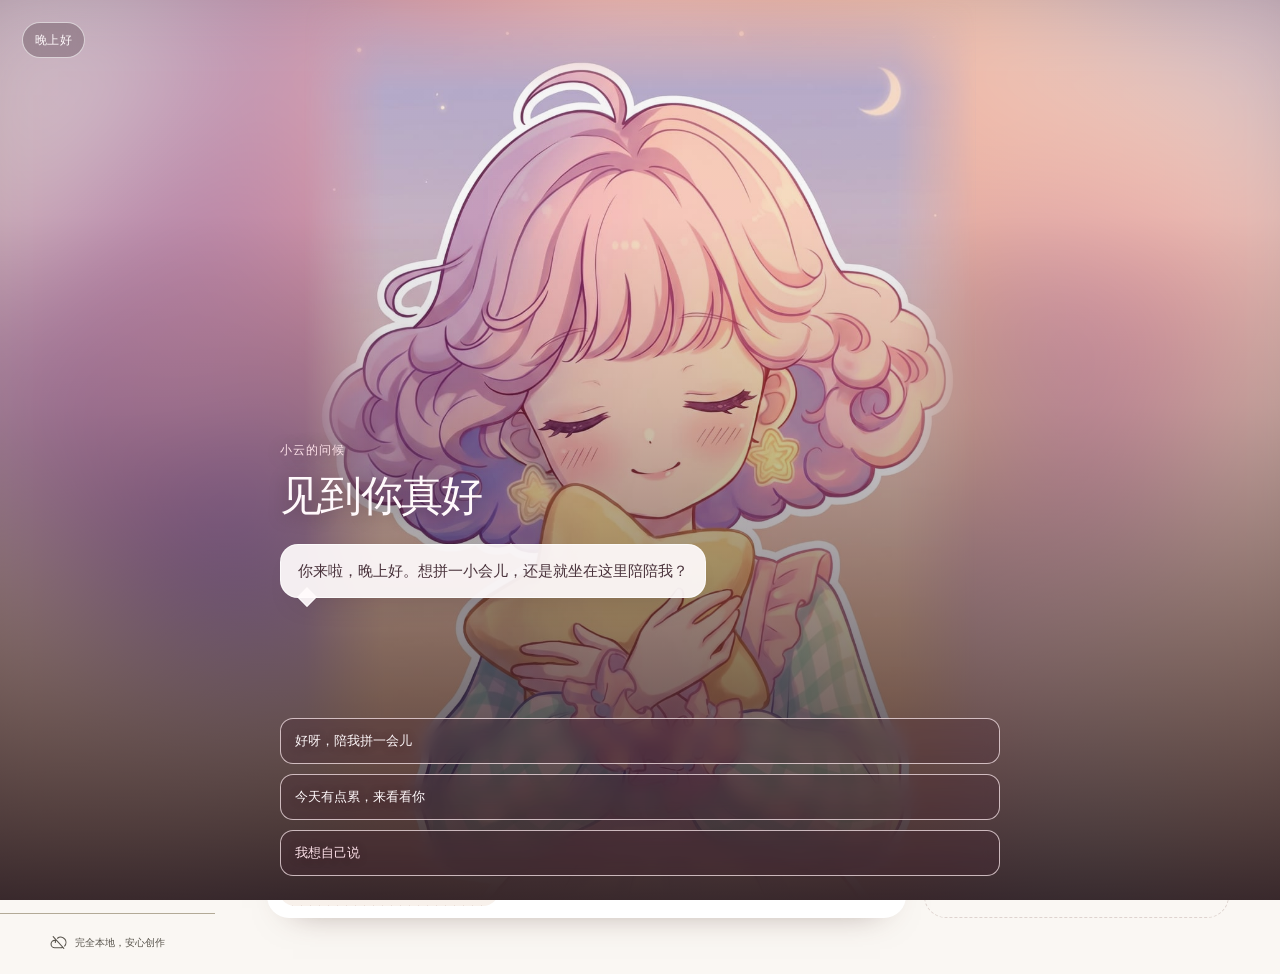
==== commit d05f20af: "Publish verified Xingzi Beads distribution" ====
--- a/app/index.html
+++ b/app/index.html
@@ -91,41 +91,42 @@
 }
 :root[data-theme="dark"] {
   color-scheme: dark;
-  --background: #151a20;
-  --surface: #1d242c;
-  --surface-elevated: #252e38;
-  --surface-soft: #222b34;
-  --overlay: rgba(37, 46, 56, 0.97);
-  --border: #6c7d8e;
-  --divider: #2d3742;
-  --text-primary: #edf2f6;
-  --text-secondary: #b2bdc8;
-  --text-disabled: #74808b;
-  --accent: #e9947f;
-  --accent-hover: #f2aa96;
-  --accent-soft: #3b2b2b;
-  --success: #9ed1aa;
-  --warning: #e2b46b;
-  --danger: #ee8b8b;
-  --shadow: 0 16px 40px rgba(0, 0, 0, 0.42);
-  --scrim: rgba(6, 10, 15, 0.66);
-  --canvas-bg: #202830;
-  --grid-line: rgba(171, 188, 204, 0.22);
-  --grid-line-major: rgba(171, 188, 204, 0.34);
-  --grid-margin: rgba(255, 255, 255, 0.055);
-  --cell-empty: #202830;
-  --cell-selected: rgba(90, 176, 211, 0.3);
-  --cell-done: rgba(13, 20, 27, 0.6);
-  --cell-next: rgba(239, 155, 134, 0.22);
-  --highlight: rgba(239, 155, 134, 0.22);
-  --text-on-accent: #241616;
-  --bead-highlight: rgba(255, 255, 255, 0.18);
-  --bead-shadow: rgba(0, 0, 0, 0.38);
-  --focus-ring: var(--accent);
-  --scrim-border: rgba(255, 255, 255, 0.18);
-  --skeleton: #2b353f;
-  --checker-a: #2a333d;
-  --checker-b: #202830;
+  /* Night is drawn from the home page: warm plum-charcoal, dusty rose ink. */
+  --background: #171315;
+  --surface: #211b1e;
+  --surface-elevated: #2a2225;
+  --surface-soft: #241d20;
+  --overlay: rgba(33, 27, 30, 0.97);
+  --border: #5e4d51;
+  --divider: #34292d;
+  --text-primary: #f3eae7;
+  --text-secondary: #b9a9a6;
+  --text-disabled: #8a7a76;
+  --accent: #e8b3bd;
+  --accent-hover: #f2c4cc;
+  --accent-soft: #39292e;
+  --success: #a7c9ae;
+  --warning: #e3bd82;
+  --danger: #e79086;
+  --shadow: 0 16px 40px rgba(0, 0, 0, 0.55);
+  --scrim: rgba(12, 8, 10, 0.66);
+  --canvas-bg: #1b1619;
+  --grid-line: rgba(214, 180, 184, 0.16);
+  --grid-line-major: rgba(214, 180, 184, 0.26);
+  --grid-margin: rgba(232, 179, 189, 0.06);
+  --cell-empty: #1b1619;
+  --cell-selected: rgba(224, 178, 124, 0.26);
+  --cell-done: rgba(23, 19, 21, 0.62);
+  --cell-next: rgba(224, 138, 128, 0.22);
+  --highlight: rgba(224, 138, 128, 0.22);
+  --text-on-accent: #2b1a1f;
+  --bead-highlight: rgba(255, 255, 255, 0.2);
+  --bead-shadow: rgba(0, 0, 0, 0.45);
+  --focus-ring: #f0c0c8;
+  --scrim-border: rgba(255, 255, 255, 0.16);
+  --skeleton: #2c2327;
+  --checker-a: #2b2226;
+  --checker-b: #1b1619;
   --bg: var(--background);
   --canvas: var(--canvas-bg);
   --text: var(--text-primary);
@@ -133,22 +134,22 @@
   --subtle: var(--text-secondary);
   --line: var(--border);
 
-  --success-soft: #23362c;
-  --success-solid: #9ed1aa;
-  --text-on-success: #142219;
-  --danger-soft: #3d292d;
-  --selection-stroke: #8bceeb;
-  --selection-draft: rgba(90, 176, 211, 0.18);
-  --cell-muted: rgba(20, 27, 34, 0.82);
+  --success-soft: #26332b;
+  --success-solid: #a7c9ae;
+  --text-on-success: #1b221c;
+  --danger-soft: #3b2728;
+  --selection-stroke: #e0b27c;
+  --selection-draft: rgba(224, 178, 124, 0.16);
+  --cell-muted: rgba(23, 19, 21, 0.82);
   --data-label-light: #ffffff;
-  --data-label-dark: #101418;
-  --material-shadow: rgba(0, 0, 0, 0.4);
-  --illustration-1: #a97e74;
-  --illustration-2: #997770;
-  --illustration-3: #977986;
-  --illustration-4: #52797e;
-  --illustration-5: #648d8d;
-  --illustration-6: #729e9c;
+  --data-label-dark: #141011;
+  --material-shadow: rgba(0, 0, 0, 0.45);
+  --illustration-1: #b08a84;
+  --illustration-2: #a17f7a;
+  --illustration-3: #9a7b84;
+  --illustration-4: #7d6a79;
+  --illustration-5: #8d757c;
+  --illustration-6: #a98b90;
 }
 </style>
     <style>
@@ -157,13 +158,20 @@
     </style>
     <script>
       (() => {
-        let preference = 'system';
+        // Day and night are the only two states. A device's system preference
+        // seeds the very first visit; after that the stored choice wins.
+        let preference = 'light';
         try {
           const saved = localStorage.getItem('bead-theme');
-          if (['system', 'light', 'dark'].includes(saved)) preference = saved;
-          else localStorage.setItem('bead-theme', preference);
-        } catch { /* Follow system even when storage is blocked. */ }
-        const dark = preference === 'dark' || (preference === 'system' && window.matchMedia?.('(prefers-color-scheme: dark)').matches);
+          if (saved === 'dark' || saved === 'light') preference = saved;
+          else {
+            preference = window.matchMedia?.('(prefers-color-scheme: dark)').matches ? 'dark' : 'light';
+            localStorage.setItem('bead-theme', preference);
+          }
+        } catch {
+          preference = window.matchMedia?.('(prefers-color-scheme: dark)').matches ? 'dark' : 'light';
+        }
+        const dark = preference === 'dark';
         const root = document.documentElement;
         root.dataset.theme = dark ? 'dark' : 'light';
         root.style.colorScheme = root.dataset.theme;
@@ -175,8 +183,8 @@
         document.head.appendChild(manifest);
       })();
     </script>
-    <script type="module" crossorigin src="./assets/index-idQIBNez.js"></script>
-    <link rel="stylesheet" crossorigin href="./assets/index-qaICDL26.css">
+    <script type="module" crossorigin src="./assets/index-Dtfatqqy.js"></script>
+    <link rel="stylesheet" crossorigin href="./assets/index-DL0P4CKx.css">
   </head>
   <body>
     <div id="root"></div>
--- a/app/assets/index-DL0P4CKx.css
+++ b/app/assets/index-DL0P4CKx.css
@@ -0,0 +1 @@
+.privacy-gate{position:fixed;top:0;right:0;bottom:0;left:0;z-index:600;display:grid;place-items:center;overflow:auto;padding:max(18px,env(safe-area-inset-top)) 16px max(18px,env(safe-area-inset-bottom));background:radial-gradient(90% 60% at 50% 0%,rgba(255,255,255,.72),transparent 70%),radial-gradient(70% 50% at 92% 100%,rgba(201,123,132,.16),transparent 72%),var(--background, #f4f1ea);color:var(--text-primary, #1f1f1d);font-family:var(--font-sans, "Noto Sans SC", "PingFang SC", "Microsoft YaHei", sans-serif)}.privacy-gate:before{content:"";position:fixed;top:0;right:0;bottom:0;left:0;pointer-events:none;background-image:radial-gradient(circle,rgba(140,133,116,.24) 1px,transparent 1.2px);background-size:22px 22px;opacity:.4;mask-image:radial-gradient(70% 55% at 50% 40%,#000 0%,transparent 82%);-webkit-mask-image:radial-gradient(70% 55% at 50% 40%,#000 0%,transparent 82%)}.privacy-gate-card{position:relative;width:min(560px,100%);max-height:calc(100dvh - 36px);display:flex;flex-direction:column;border:1px solid var(--divider, #e2dccd);border-radius:22px;background:var(--surface-elevated, #ffffff);box-shadow:0 26px 70px -30px #2620186b,0 2px 6px #2620180f;overflow:hidden}.privacy-gate-head{padding:26px 26px 4px}.privacy-badge{display:inline-flex;align-items:center;gap:7px;padding:5px 11px;border:1px solid var(--divider, #e2dccd);border-radius:999px;color:var(--text-secondary, #57534b);font-size:12px;letter-spacing:.04em}.privacy-gate-head h1{margin:14px 0 8px;font-family:var(--font-serif, "Noto Serif SC", "Songti SC", serif);font-size:clamp(24px,5.4vw,30px);line-height:1.25;letter-spacing:-.01em}.privacy-lead{margin:0;color:var(--text-secondary, #57534b);font-size:14px;line-height:1.8}.privacy-gate-body{overflow-y:auto;padding:14px 26px 4px;-webkit-overflow-scrolling:touch}.privacy-points{display:flex;flex-direction:column;gap:12px;margin:0;padding:0;list-style:none}.privacy-points li{display:grid;grid-template-columns:84px 1fr;gap:10px;padding-bottom:12px;border-bottom:1px dashed var(--divider, #e2dccd)}.privacy-points li:last-child{border-bottom:0;padding-bottom:0}.privacy-points strong{font-size:13.5px;font-weight:700;color:var(--text-primary, #1f1f1d)}.privacy-points span{color:var(--text-secondary, #57534b);font-size:13px;line-height:1.75}.privacy-note{margin:16px 0 0;padding:12px 14px;border-radius:12px;background:var(--surface-soft, #efebe1);color:var(--text-secondary, #57534b);font-size:12.5px;line-height:1.75}.privacy-links{margin:14px 0 0;color:var(--text-secondary, #57534b);font-size:13px;line-height:1.9}.privacy-links button{padding:0 2px;border:0;background:none;color:var(--text-primary, #1f1f1d);font:inherit;font-weight:600;text-decoration:underline;text-decoration-color:#a63d338c;text-underline-offset:4px;cursor:pointer}.privacy-gate-foot{padding:14px 26px 20px;border-top:1px solid var(--divider, #e2dccd);background:var(--surface, #fbfaf6)}.privacy-actions{display:flex;gap:10px}.privacy-actions>button{flex:1;min-height:48px;display:inline-flex;align-items:center;justify-content:center;gap:7px;padding:0 16px;border-radius:999px;font:inherit;font-size:15px;font-weight:600;cursor:pointer}.privacy-primary{border:1px solid var(--accent, #26262a);background:var(--accent, #26262a);color:var(--text-on-accent, #fbfaf6)}.privacy-primary:hover{background:var(--accent-hover, #101012)}.privacy-secondary{border:1px solid var(--border, #b3aa97);background:transparent;color:var(--text-secondary, #57534b)}.privacy-secondary:hover{background:var(--surface-soft, #efebe1)}.privacy-actions>button:focus-visible{outline:3px solid var(--focus-ring, #26262a);outline-offset:3px}.privacy-meta{margin:10px 0 0;text-align:center;color:var(--text-disabled, #9a9488);font-size:11.5px}.privacy-gate-declined{text-align:center}.privacy-declined-card{position:relative;width:min(440px,100%);padding:34px 26px 26px;border:1px solid var(--divider, #e2dccd);border-radius:22px;background:var(--surface-elevated, #ffffff);box-shadow:var(--e2, 0 14px 34px -10px rgba(38, 32, 24, .22))}.privacy-declined-card h1{margin:14px 0 10px;font-family:var(--font-serif, "Noto Serif SC", "Songti SC", serif);font-size:24px}.privacy-declined-card p{margin:8px 0;color:var(--text-secondary, #57534b);font-size:13.5px;line-height:1.8}.privacy-declined-hint{color:var(--text-disabled, #9a9488)!important;font-size:12.5px!important}.privacy-declined-card .privacy-actions{margin-top:18px}.legal-viewer{position:fixed;top:0;right:0;bottom:0;left:0;z-index:700;display:flex;flex-direction:column;background:var(--surface, #fbfaf6)}.legal-viewer-bar{display:grid;grid-template-columns:1fr auto 1fr;align-items:center;gap:8px;min-height:calc(54px + env(safe-area-inset-top));padding:env(safe-area-inset-top) 12px 0;border-bottom:1px solid var(--divider, #e2dccd);background:var(--surface-elevated, #ffffff)}.legal-viewer-bar strong{font-size:15px;font-weight:600}.legal-back{justify-self:start;display:inline-flex;align-items:center;gap:4px;min-height:40px;padding:0 10px 0 4px;border:0;border-radius:999px;background:none;color:var(--text-primary, #1f1f1d);font:inherit;font-size:14px;cursor:pointer}.legal-back:hover{background:var(--surface-soft, #efebe1)}.legal-frame{flex:1;width:100%;border:0;background:var(--background, #f4f1ea)}@media(max-width:420px){.privacy-gate{padding-inline:10px}.privacy-gate-card{max-height:calc(100dvh - 20px);border-radius:18px}.privacy-gate-head{padding:20px 18px 2px}.privacy-gate-body{padding:10px 18px 2px}.privacy-gate-foot{padding:12px 18px 16px}.privacy-points li{grid-template-columns:72px 1fr}.privacy-actions>button{min-height:46px;font-size:14px}}@media(prefers-color-scheme:dark){.privacy-gate{background:radial-gradient(90% 60% at 50% 0%,rgba(232,179,189,.08),transparent 70%),radial-gradient(70% 50% at 92% 100%,rgba(201,123,132,.12),transparent 72%),#171214;color:#f4efea}.privacy-gate-card,.privacy-declined-card,.legal-viewer-bar{background:#211b1d;border-color:#3b3235}.privacy-gate-foot{background:#1b1618;border-color:#3b3235}.privacy-note{background:#2a2225}.privacy-primary{background:#e8b3bd;border-color:#e8b3bd;color:#241a1d}.privacy-primary:hover{background:#f2c4cc}.privacy-secondary{border-color:#5a4b50;color:#e6ddd7}.privacy-secondary:hover,.legal-back:hover{background:#2a2225}.privacy-declined-card h1,.privacy-gate-head h1,.privacy-points strong,.legal-viewer-bar strong{color:#f4efea}.privacy-points span,.privacy-lead,.privacy-links,.privacy-declined-card p{color:#cfc2bd}.privacy-links button{color:#f4efea}.legal-frame{background:#171214}}.mk{display:flex;flex-direction:column;gap:14px;max-width:780px;margin:0 auto;padding:18px 16px 10px;min-height:calc(100dvh - var(--header))}.mk-top{display:flex;align-items:center;gap:12px;padding:2px 2px 0}.mk-icon{flex:0 0 auto;width:40px;height:40px;display:grid;place-items:center;border-radius:var(--r-full);border:1px solid var(--divider);background:var(--surface);color:var(--text-secondary);transition:background var(--dur-1) var(--ease-out)}.mk-icon:hover{background:var(--surface-soft);color:var(--text-primary)}.mk-heading{flex:1;min-width:0;display:flex;flex-direction:column;gap:1px}.mk-heading strong{font-family:var(--font-serif);font-size:18px;font-weight:600;line-height:1.35;white-space:nowrap;overflow:hidden;text-overflow:ellipsis}.mk-kicker{font-size:10.5px}.mk-stage{position:relative;flex:1;min-height:400px;border-radius:var(--r-lg);background:var(--surface);border:1px solid var(--divider);overflow:hidden;touch-action:none;-webkit-user-select:none;user-select:none;cursor:crosshair}.mk-canvas{position:absolute;top:0;right:0;bottom:0;left:0;display:block;width:100%;height:100%}.mk-zoom{position:absolute;z-index:3;top:12px;right:12px;display:flex;align-items:center;gap:2px;min-height:36px;padding:3px;border:1px solid var(--divider);border-radius:var(--r-md);background:color-mix(in srgb,var(--surface) 94%,transparent);box-shadow:var(--e1);color:var(--text-secondary);cursor:default;touch-action:manipulation}.mk-zoom button{display:grid;place-items:center;width:30px;height:30px;border:0;border-radius:var(--r-sm);background:transparent;color:inherit;cursor:pointer}.mk-zoom button:hover{background:var(--surface-soft);color:var(--text-primary)}.mk-zoom button:disabled{opacity:.35;cursor:default}.mk-zoom button:focus-visible{outline:2px solid var(--text-secondary);outline-offset:1px}.mk-zoom span{min-width:42px;text-align:center;font-family:var(--font-mono);font-size:11px;font-variant-numeric:tabular-nums}.mk-marker{position:absolute;pointer-events:none}.mk-peek{position:absolute;top:14px;right:14px;bottom:14px;left:14px;width:calc(100% - 28px);height:calc(100% - 28px);object-fit:contain;opacity:0;pointer-events:none;transition:opacity var(--dur-2) var(--ease-out);filter:saturate(.92)}.mk-peek.is-on{opacity:.94}.mk-peek-label{position:absolute;left:50%;bottom:14px;transform:translate(-50%);padding:6px 12px;border-radius:var(--r-full);background:var(--surface);border:1px solid var(--divider);font-size:11px;color:var(--text-secondary);pointer-events:none;animation:mk-fade var(--dur-2) var(--ease-out)}@keyframes mk-fade{0%{opacity:0;transform:translate(-50%,4px)}to{opacity:1;transform:translate(-50%)}}.mk-ritual{position:absolute;left:50%;bottom:22px;transform:translate(-50%);margin:0;font-family:var(--font-serif);font-size:14px;color:var(--text-secondary);pointer-events:none;animation:mk-fade .6s var(--ease-out) both}.mk-loading,.mk-empty{position:absolute;top:0;right:0;bottom:0;left:0;display:flex;flex-direction:column;align-items:center;justify-content:center;gap:10px;text-align:center;padding:24px;background:color-mix(in srgb,var(--surface) 88%,transparent);-webkit-backdrop-filter:blur(2px);backdrop-filter:blur(2px)}.mk-empty h2{margin:0;font-family:var(--font-serif);font-size:24px}.mk-empty p{margin:0;font-size:13px;color:var(--text-secondary)}.mk-foot{display:flex;flex-direction:column;gap:10px;padding-bottom:4px}.mk-color{display:flex;align-items:center;gap:14px;padding:12px 16px;border-radius:var(--r-md);background:var(--surface);border:1px solid var(--divider);box-shadow:var(--e1)}.mk-swatch{flex:0 0 auto;width:44px;height:44px;border-radius:var(--r-sm);box-shadow:inset 0 0 0 1px #0000001f}.mk-color-text{flex:1;min-width:0;display:flex;flex-direction:column;gap:1px}.mk-code{font-family:var(--font-mono);font-size:17px;font-weight:600;letter-spacing:.02em;color:var(--text-primary)}.mk-name{font-size:12.5px;color:var(--text-secondary);white-space:nowrap;overflow:hidden;text-overflow:ellipsis}.mk-left{text-align:right;display:flex;flex-direction:column;gap:1px}.mk-left b{font-family:var(--font-mono);font-size:24px;font-weight:600;line-height:1;color:var(--text-primary)}.mk-left small{font-size:11px;color:var(--text-disabled)}.mk-sub{display:grid;grid-template-columns:1fr 1fr;gap:10px}.mk-progress{display:flex;align-items:center;gap:10px;padding:2px 2px 0;font-size:11px;color:var(--text-disabled)}.mk-track{flex:1;height:2px;border-radius:2px;background:var(--divider);overflow:hidden}.mk-track i{display:block;height:100%;background:var(--text-primary);transition:width var(--dur-3) var(--ease-out)}.mk-legend{display:flex;align-items:center;justify-content:center;gap:14px;min-height:16px;color:var(--text-disabled);font-size:10.5px}.mk-legend span{display:inline-flex;align-items:center;gap:5px;white-space:nowrap}.mk-legend-mark{display:inline-block;width:10px;height:10px;border-radius:50%;box-sizing:border-box}.mk-legend-mark.is-pending{background:var(--text-primary);border:1.5px solid #fff;box-shadow:0 0 0 1px #17191c}.mk-legend-mark.is-settled{border:2px solid var(--text-primary);opacity:.28}.mk-legend-mark.is-target{border-radius:0;background:linear-gradient(var(--text-primary),var(--text-primary)) center / 8px 1.5px no-repeat,linear-gradient(var(--text-primary),var(--text-primary)) center / 1.5px 8px no-repeat}.mk-hint{display:flex;align-items:center;justify-content:center;gap:6px;margin:0;font-size:11px;color:var(--text-disabled)}.mk-note{position:fixed;z-index:60;left:calc(50% + var(--sidebar) / 2);bottom:30px;translate:-50% 0;display:inline-flex;align-items:center;gap:7px;padding:6px 12px 6px 10px;white-space:nowrap;border-radius:var(--r-full);border:1px solid color-mix(in srgb,var(--border) 26%,transparent);background:linear-gradient(168deg,#fdfbf4f7,#f3ecdcf7);box-shadow:0 1px #ffffffe6 inset,0 -1px #7a6c521a inset,0 10px 20px -14px #342a1a73,0 2px 5px -3px #342a1a29;font-size:12px;line-height:1.5;color:var(--text-primary);pointer-events:none;animation:mk-note-in .2s var(--ease-out) both}.mk-note-dot{flex:0 0 auto;width:9px;height:9px;border-radius:50%;box-shadow:inset 0 -1px 1px #0000003d,inset 0 1px 1px #ffffff80}.mk-note b{font-family:var(--font-mono);font-size:13px;font-weight:700;font-variant-numeric:tabular-nums}.mk-note.is-leaving{animation:mk-note-out .16s var(--ease-out) both}@keyframes mk-note-in{0%{opacity:0;transform:translateY(6px)}to{opacity:1;transform:translateY(0)}}@keyframes mk-note-out{0%{opacity:1;transform:translateY(0)}to{opacity:0;transform:translateY(4px)}}:root[data-theme=dark] .mk-note{border-color:color-mix(in srgb,var(--border) 34%,transparent);background:linear-gradient(168deg,#2b2d30f7,#1d1f22f7);box-shadow:0 1px #ffffff14 inset,0 -1px #0000008c inset,0 10px 20px -14px #000000b3,0 2px 5px -3px #00000073}@media(max-width:760px){.mk-note{left:50%;bottom:calc(84px + env(safe-area-inset-bottom,0px))}}@media(prefers-reduced-motion:reduce){.mk-note.is-leaving{opacity:0}}@media(max-width:760px){.mk{padding:12px 12px 88px;min-height:calc(100dvh - var(--header));gap:12px}.mk-stage{min-height:46dvh}.mk-color{padding:10px 14px}.mk-swatch{width:38px;height:38px}.mk-hint{display:none}}:root{font-family:PingFang SC,Microsoft YaHei,-apple-system,BlinkMacSystemFont,Segoe UI,sans-serif;color:var(--text-primary);background:var(--background);font-synthesis:none;color-scheme:light;text-rendering:optimizeLegibility;-webkit-font-smoothing:antialiased;--background: #f5f6f8;--surface: #ffffff;--surface-elevated: #ffffff;--surface-soft: #f9fafb;--overlay: rgba(255, 255, 255, .96);--border: #75818d;--divider: #eceef1;--text-primary: #29323b;--text-secondary: #68737f;--text-disabled: #9aa4af;--accent: #ad4938;--accent-hover: #983e30;--accent-soft: #fcf0ec;--success: #3d754f;--warning: #8c5c17;--danger: #b14e42;--shadow: 0 12px 35px rgba(36, 44, 59, .12);--scrim: rgba(18, 24, 32, .48);--canvas-bg: #f7f8fa;--grid-line: rgba(93, 105, 118, .2);--grid-line-major: rgba(93, 105, 118, .3);--grid-margin: rgba(173, 73, 56, .07);--cell-empty: #f7f8fa;--cell-selected: rgba(65, 141, 175, .28);--cell-done: rgba(246, 248, 250, .78);--cell-next: rgba(199, 96, 76, .2);--highlight: rgba(199, 96, 76, .2);--text-on-accent: #ffffff;--bead-highlight: rgba(255, 255, 255, .4);--bead-shadow: rgba(20, 28, 36, .08);--focus-ring: var(--accent);--scrim-border: rgba(255, 255, 255, .6);--skeleton: #e9edf1;--checker-a: #e6e9ed;--checker-b: #f7f8fa;--success-soft: #eaf0ec;--success-solid: #42674c;--text-on-success: #ffffff;--danger-soft: #fcf0ee;--selection-stroke: #246e8a;--selection-draft: rgba(65, 141, 175, .16);--cell-muted: rgba(246, 248, 250, .88);--data-label-light: #ffffff;--data-label-dark: #101418;--material-shadow: rgba(0, 0, 0, .12);--illustration-1: #dcaca2;--illustration-2: #d3a7a2;--illustration-3: #b48e95;--illustration-4: #729ca1;--illustration-5: #85aaa9;--illustration-6: #98b8b6;--bg: var(--background);--canvas: var(--canvas-bg);--text: var(--text-primary);--muted: var(--text-secondary);--subtle: var(--text-secondary);--line: var(--border);--sidebar: 216px;--header: 70px;--radius: 14px}:root[data-theme=dark]{color-scheme:dark;--background: #171315;--surface: #211b1e;--surface-elevated: #2a2225;--surface-soft: #241d20;--overlay: rgba(33, 27, 30, .97);--border: #5e4d51;--divider: #34292d;--text-primary: #f3eae7;--text-secondary: #b9a9a6;--text-disabled: #8a7a76;--accent: #e8b3bd;--accent-hover: #f2c4cc;--accent-soft: #39292e;--success: #a7c9ae;--warning: #e3bd82;--danger: #e79086;--shadow: 0 16px 40px rgba(0, 0, 0, .55);--scrim: rgba(12, 8, 10, .66);--canvas-bg: #1b1619;--grid-line: rgba(214, 180, 184, .16);--grid-line-major: rgba(214, 180, 184, .26);--grid-margin: rgba(232, 179, 189, .06);--cell-empty: #1b1619;--cell-selected: rgba(224, 178, 124, .26);--cell-done: rgba(23, 19, 21, .62);--cell-next: rgba(224, 138, 128, .22);--highlight: rgba(224, 138, 128, .22);--text-on-accent: #2b1a1f;--bead-highlight: rgba(255, 255, 255, .2);--bead-shadow: rgba(0, 0, 0, .45);--focus-ring: #f0c0c8;--scrim-border: rgba(255, 255, 255, .16);--skeleton: #2c2327;--checker-a: #2b2226;--checker-b: #1b1619;--bg: var(--background);--canvas: var(--canvas-bg);--text: var(--text-primary);--muted: var(--text-secondary);--subtle: var(--text-secondary);--line: var(--border);--success-soft: #26332b;--success-solid: #a7c9ae;--text-on-success: #1b221c;--danger-soft: #3b2728;--selection-stroke: #e0b27c;--selection-draft: rgba(224, 178, 124, .16);--cell-muted: rgba(23, 19, 21, .82);--data-label-light: #ffffff;--data-label-dark: #141011;--material-shadow: rgba(0, 0, 0, .45);--illustration-1: #b08a84;--illustration-2: #a17f7a;--illustration-3: #9a7b84;--illustration-4: #7d6a79;--illustration-5: #8d757c;--illustration-6: #a98b90}*{box-sizing:border-box}body{margin:0;min-width:320px;color:var(--text-primary);background:var(--background)}#root{min-height:100dvh;background:var(--background)}button,input,select,textarea{font:inherit}button{cursor:pointer}button,a,input,select,textarea{-webkit-tap-highlight-color:transparent}button{color:inherit}button:disabled{cursor:not-allowed;opacity:.42}button:focus-visible,input:focus-visible,select:focus-visible,textarea:focus-visible,a:focus-visible{outline:3px solid var(--focus-ring);outline-offset:3px}button{transition:background .17s,color .17s,transform .17s}button:active:not(:disabled){transform:translateY(1px)}button svg{flex-shrink:0}h1,h2,h3,h4,p{margin:0}h1{font-size:27px;font-weight:650;letter-spacing:-.7px;line-height:1.4}h2{font-size:19px;font-weight:650}h3{font-size:14px;font-weight:650}h4{font-size:14px}p{font-size:13px;line-height:1.85;color:var(--muted)}small{font-size:11px}strong,b{font-weight:600}input:not([type=range],[type=checkbox],[type=radio],[type=color]),select,textarea{width:100%;min-height:42px;padding:10px 12px;border:1px solid var(--line);border-radius:8px;background:var(--surface);color:var(--text);font-size:12px;outline-offset:2px}input::placeholder,textarea::placeholder{color:var(--muted)}input[type=checkbox],input[type=radio]{accent-color:var(--accent)}select option,select optgroup{color:var(--text-primary);background:var(--surface-elevated)}input[type=range]::-webkit-slider-runnable-track{height:4px;border-radius:999px;background:var(--divider)}input[type=range]::-webkit-slider-thumb{width:16px;height:16px;margin-top:-6px;border:2px solid var(--surface-elevated);border-radius:50%;background:var(--accent);box-shadow:0 1px 4px var(--bead-shadow);-webkit-appearance:none;-moz-appearance:none;appearance:none}input[type=range]::-moz-range-track{height:4px;border-radius:999px;background:var(--divider)}input[type=range]::-moz-range-thumb{width:12px;height:12px;border:2px solid var(--surface-elevated);border-radius:50%;background:var(--accent)}*{scrollbar-color:var(--text-disabled) var(--surface-soft);scrollbar-width:thin}*::-webkit-scrollbar{width:10px;height:10px}*::-webkit-scrollbar-track{background:var(--surface-soft)}*::-webkit-scrollbar-thumb{border:3px solid var(--surface-soft);border-radius:999px;background:var(--text-disabled)}select{cursor:pointer}input[type=range]{-webkit-appearance:none;-moz-appearance:none;appearance:none;background:transparent;accent-color:var(--accent);width:100%;height:4px;cursor:pointer;margin:14px 0 0}progress{-webkit-appearance:none;-moz-appearance:none;appearance:none;width:100%;height:5px;border:0;overflow:hidden;border-radius:8px;background:var(--line)}progress::-webkit-progress-bar{background:var(--line);border-radius:8px}progress::-webkit-progress-value{background:var(--accent);border-radius:8px}progress::-moz-progress-bar{background:var(--accent)}.app-shell{display:flex;min-height:100dvh}.sidebar{position:fixed;inset:0 auto 0 0;width:var(--sidebar);background:var(--surface);border-right:1px solid var(--line);padding:30px 20px 0;display:flex;flex-direction:column;z-index:25}.brand{display:flex;align-items:center;gap:12px;border:0;background:none;text-align:left;padding:0 10px}.brand-symbol{display:grid;grid-template-columns:repeat(2,11px);grid-template-rows:repeat(2,11px);gap:4px;transform:rotate(-7deg)}.brand-symbol i{display:block;background:var(--accent);border-radius:3px;position:relative}.brand-symbol i:after{content:"";position:absolute;width:3px;height:3px;border-radius:50%;background:var(--surface);top:4px;left:4px}.brand strong{font-size:20px;letter-spacing:1px;display:block;line-height:1.25;white-space:nowrap}.brand small{font-size:10px;letter-spacing:1px;color:var(--muted)}.sidebar-new{border:1px solid var(--brand-line);background:var(--brand-soft);color:var(--brand-ink);border-radius:9px;min-height:43px;display:flex;align-items:center;justify-content:center;gap:9px;font-size:12px;font-weight:600;margin:30px 0 28px}.sidebar-new:hover{background:var(--line)}.sidebar-label{font-size:10px;color:var(--muted);padding:0 14px;margin-bottom:12px}.sidebar nav{display:flex;flex-direction:column;gap:6px}.sidebar nav button{display:flex;align-items:center;gap:13px;background:none;border:0;padding:13px 14px;font-size:12px;color:var(--text-secondary);border-radius:8px;text-align:left;white-space:nowrap;position:relative;min-height:44px}.sidebar nav button:hover{background:var(--surface-soft)}.sidebar nav button.active{background:var(--brand-soft);color:var(--brand-ink);font-weight:600}.sidebar nav button.active i{width:5px;height:5px;border-radius:50%;background:var(--brand);margin-left:auto}.sidebar-bottom{margin-top:auto;padding-top:35px}.sidebar-tip{background:var(--surface-soft);border:1px solid var(--line);padding:18px 15px;border-radius:10px;margin-bottom:22px}.sidebar-tip svg{color:var(--brand);margin-bottom:12px}.sidebar-tip strong{display:block;font-size:12px;margin-bottom:7px}.sidebar-tip p{font-size:11px;line-height:1.85}.sidebar-help{display:flex;align-items:center;gap:11px;background:none;border:0;width:100%;padding:12px;color:var(--text-secondary);font-size:12px}.sidebar-help svg:last-child{margin-left:auto}.sidebar-local{margin:18px -20px 0;border-top:1px solid var(--line);height:57px;display:flex;align-items:center;justify-content:center;gap:8px;font-size:10px;color:var(--muted)}.app-content{margin-left:var(--sidebar);width:calc(100% - var(--sidebar));min-width:0}.topbar{height:var(--header);background:var(--surface);border-bottom:1px solid var(--line);display:flex;align-items:center;justify-content:space-between;padding:0 34px;position:relative;z-index:15}.topbar-location{font-size:12px;font-weight:500;display:flex;align-items:center;gap:12px}.topbar-location>span{font-size:9px;font-weight:400;color:var(--muted);border:1px solid var(--line);border-radius:4px;padding:2px 4px}.topbar-actions{display:flex;align-items:center;gap:12px}.save-indicator,.offline-indicator{display:flex;align-items:center;gap:6px;font-size:10px;color:var(--muted)}.save-indicator svg{color:var(--success)}.save-indicator.error{color:var(--accent)}.topbar-divider{width:1px;height:17px;background:var(--line);margin:0 4px}.user-avatar{display:grid;place-items:center;width:29px;height:29px;border-radius:50%;background:var(--accent-soft);color:var(--accent);font-size:11px;margin-left:7px}.brand-symbol-img{width:36px;height:36px;border-radius:10px;flex:none}@media(max-width:760px){.brand-symbol-img{width:29px;height:29px}}.mobile-brand,.mobile-nav{display:none}.page-content{animation:page-enter .2s ease-out}.loading-screen{padding:100px;text-align:center;color:var(--muted)}.btn{min-height:39px;padding:10px 15px;display:inline-flex;align-items:center;justify-content:center;gap:8px;border:1px solid var(--line);border-radius:8px;background:var(--surface);font-size:11px;font-weight:500;line-height:1.3;white-space:nowrap}.btn:not(.btn--ink):not(.btn--key):not(.btn--press):not(.btn--stamp):hover:not(:disabled){background:var(--surface-soft)}.btn.primary{background:var(--accent);border-color:var(--accent);color:var(--text-on-accent)}.btn.primary:hover:not(:disabled){background:var(--accent-hover)}.btn.quiet{border-color:transparent;background:none;color:var(--muted)}.btn.danger{background:color-mix(in srgb,var(--danger) 14%,var(--surface));color:var(--danger);border-color:color-mix(in srgb,var(--danger) 30%,var(--surface))}.btn.full{width:100%}.btn small{margin-left:auto;color:var(--muted)}.icon-button{width:33px;height:33px;display:inline-flex;align-items:center;justify-content:center;border:0;border-radius:6px;background:none;color:var(--text-secondary);padding:0}.icon-button:hover:not(:disabled){background:var(--surface-soft);color:var(--text)}.icon-button.active{background:var(--accent-soft);color:var(--accent)}.text-button{display:inline-flex;align-items:center;gap:7px;border:0;background:none;color:var(--muted);padding:4px 0;font-size:10px}.text-button:hover{color:var(--accent)}.button-row{display:flex;align-items:center;gap:10px}.button-row.spread{justify-content:space-between}.panel{background:var(--surface);border:1px solid var(--line);border-radius:var(--radius);box-shadow:var(--shadow)}.standard-page{padding:32px 34px 46px;max-width:1600px;margin:0 auto}.page-heading{display:flex;align-items:center;justify-content:space-between;gap:20px;margin-bottom:26px}.page-heading h1{margin-bottom:7px}.page-heading p{font-size:12px}.breadcrumb{font-size:10px;color:var(--muted);margin-bottom:13px;display:flex;gap:10px}.breadcrumb span{color:var(--text-secondary)}.section-heading{display:flex;align-items:center;justify-content:space-between;gap:14px;margin-bottom:16px}.section-heading h3{display:flex;align-items:center;gap:8px}.section-heading h3>span{font-size:10px;color:var(--muted);background:var(--surface-soft);padding:2px 6px;border-radius:4px}.section-heading svg{color:var(--muted)}.small-badge{font-size:9px;color:var(--muted);border:1px solid var(--line);border-radius:4px;padding:3px 6px;white-space:nowrap}.busy{display:inline-flex;align-items:center;gap:7px;color:var(--accent);font-size:11px}.spin{animation:spin 1.1s linear infinite}.empty-state{padding:50px 18px;color:var(--muted);text-align:center;font-size:13px}.field-hint{font-size:10px;line-height:1.8;margin-top:10px}.info-callout{font-size:11px;line-height:1.8;background:var(--accent-soft);color:var(--accent);border-radius:8px;padding:12px 15px;margin-bottom:20px}.success-text{display:flex;align-items:center;gap:5px;color:var(--success);font-size:10px}.danger-text{color:var(--accent)!important}.editor-layout{display:grid;grid-template-columns:minmax(0,1fr) 266px;min-height:calc(100dvh - var(--header))}.editor-main{padding:29px 28px 20px;min-width:0}.editor-main .page-heading{margin-bottom:24px}.editor-main .page-heading h1{font-size:25px}.editor-main .page-heading>.btn{margin-top:21px}.canvas-panel{border:1px solid var(--line);background:var(--surface);border-radius:12px;overflow:hidden;box-shadow:var(--shadow)}.canvas-header{display:flex;align-items:center;justify-content:space-between;gap:10px;padding:16px 18px;border-bottom:1px solid var(--line);min-height:57px;font-size:12px}.canvas-header>div{display:flex;align-items:center;gap:9px;min-width:0}.project-dot{width:6px;height:6px;background:var(--success);border-radius:50%;flex-shrink:0}.project-name{border:0!important;background:none!important;min-height:20px!important;padding:0!important;width:155px!important;font-size:11px!important;font-weight:600;max-width:30vw}.canvas-status{font-size:10px;color:var(--muted);display:flex;align-items:center;gap:5px;white-space:nowrap}.status-dot{display:inline-block;width:5px;height:5px;background:var(--success);border-radius:50%;margin-right:5px;flex-shrink:0}.view-tabs{display:flex;align-items:center;border-bottom:1px solid var(--line);padding:0 18px;gap:22px;height:45px}.view-tabs>button{font-size:11px;align-self:stretch;padding:0;border:0;background:none;color:var(--muted);position:relative;white-space:nowrap}.view-tabs>button.selected{color:var(--accent);font-weight:600}.view-tabs>button.selected:after{content:"";height:2px;background:var(--accent);position:absolute;left:0;right:0;bottom:0}.view-caption{font-size:9px;color:var(--subtle);margin-left:auto}.board-toolrow{display:flex;align-items:center;justify-content:space-between;padding:8px 17px;background:var(--surface);border-bottom:1px solid var(--line)}.tool-group{display:flex;align-items:center;gap:5px}.tool-separator{height:15px;width:1px;background:var(--line);margin:0 7px}.board-wrap{position:relative;overflow:hidden;height:clamp(350px,43vw,548px);width:100%;touch-action:none;background:var(--canvas);-webkit-user-select:none;user-select:none}.board-canvas{display:block;position:absolute;top:0;right:0;bottom:0;left:0;width:100%;height:100%}.next-pulse{position:absolute;pointer-events:none;border:2px dashed var(--accent);animation:next-pulse 1.6s var(--ease-out) infinite}.canvas-zoom{position:absolute;right:16px;bottom:14px;background:var(--surface-elevated);border:1px solid var(--line);border-radius:7px;display:flex;align-items:center;padding:2px 5px;box-shadow:0 2px 12px var(--material-shadow);height:31px}.canvas-zoom button{background:none;border:0;width:25px;height:25px;color:var(--muted);display:grid;place-items:center}.canvas-zoom span:not(.tool-separator){font-size:9px;min-width:37px;text-align:center;color:var(--muted);font-variant-numeric:tabular-nums}.canvas-zoom .tool-separator{margin:0 3px}.board-hint{font-size:9px;text-align:center;color:var(--subtle);padding:7px;background:var(--canvas)}.canvas-footer{font-size:9px;min-height:37px;padding:10px 17px;border-top:1px solid var(--line);display:flex;align-items:center;justify-content:space-between;gap:10px;color:var(--muted)}.canvas-footer>span{display:flex;align-items:center;gap:4px}.footer-divider{margin:0 8px;color:var(--subtle)}.palette-strip{margin-top:24px}.palette-strip .section-heading{margin-bottom:15px}.palette-strip h3{font-size:12px}.used-colors-row{display:flex;align-items:flex-start;gap:9px}.used-colors{display:flex;flex:1 1 auto;min-width:0;gap:9px;overflow-x:auto;padding-bottom:8px;scrollbar-width:thin}.used-color{position:relative;border:1px solid transparent;padding:6px 8px 5px;min-width:55px;background:var(--surface);border-radius:8px;display:flex;flex-direction:column;align-items:center;gap:5px}.used-color-main{display:flex;flex-direction:column;align-items:center;gap:5px;width:100%;padding:0;border:0;background:none;color:inherit;cursor:pointer}.used-color-remove{position:absolute;top:0;right:0;display:grid;place-items:center;width:16px;height:16px;padding:0;border:1px solid var(--line);border-radius:50%;background:var(--surface);color:var(--muted);font-size:10px;line-height:1;opacity:0;pointer-events:none}.used-color:hover .used-color-remove,.used-color:focus-within .used-color-remove,.used-color.selected .used-color-remove{opacity:1;pointer-events:auto}.used-color-remove:hover{border-color:var(--danger);color:var(--danger)}@media(hover:none){.used-color-remove{opacity:1;pointer-events:auto}}.used-color.selected{border-color:var(--accent);background:var(--accent-soft)}.used-color strong{font-size:9px;font-weight:500}.used-color small{font-size:8px;color:var(--muted)}.used-color-add{flex:none;padding:6px 8px 5px;min-width:55px;display:flex;flex-direction:column;align-items:center;gap:5px;border:1px dashed var(--line);border-radius:8px;background:transparent;color:var(--muted);transition:border-color .16s var(--ease-out),background .16s var(--ease-out),color .16s var(--ease-out)}.used-color-add:hover,.used-color-add.active{border-color:var(--accent);background:var(--accent-soft);color:var(--accent)}.used-color-add-plus{display:grid;place-items:center;width:28px;height:28px;border-radius:7px;background:var(--surface-soft)}.used-color-add strong{font-size:9px;font-weight:500}.used-color-add small{font-size:8px;color:var(--muted)}.used-color-add:hover small,.used-color-add.active small{color:var(--accent)}.color-picker{margin-top:12px;padding:12px;border:1px solid var(--line);border-radius:10px;background:var(--surface);animation:color-picker-in .18s var(--ease-out)}.color-picker-head{display:flex;align-items:center;gap:10px}.color-picker-head input{flex:1 1 auto;min-width:0;min-height:34px;padding:6px 9px;border:1px solid var(--line);border-radius:7px;background:var(--surface);color:var(--text);font-size:11px}.color-picker-head input:focus{border-color:var(--accent);outline:none}.color-picker-count{flex:none;color:var(--muted);font-size:9px;font-variant-numeric:tabular-nums}.color-picker-head .text-button{flex:none;white-space:nowrap}.color-picker-grid{display:grid;grid-template-columns:repeat(auto-fill,minmax(42px,1fr));gap:6px;max-height:190px;margin-top:10px;padding-right:2px;overflow-y:auto;scrollbar-width:thin}.color-picker-swatch{position:relative;display:flex;flex-direction:column;align-items:center;gap:3px;padding:4px 2px;border:1px solid transparent;border-radius:8px;background:none;color:var(--muted)}.color-picker-swatch span{width:24px;height:24px;border-radius:6px;box-shadow:inset 0 1px 2px var(--bead-highlight),inset 0 -2px 2px var(--bead-shadow)}.color-picker-swatch small{font-size:8px;font-weight:500;line-height:1.2}.color-picker-swatch:hover{background:var(--surface-soft)}.color-picker-swatch.is-picked{border-color:var(--accent);background:var(--accent-soft);color:var(--accent)}.color-picker-swatch.is-picked:after{position:absolute;content:"";top:2px;right:3px;width:5px;height:5px;border-radius:50%;background:var(--accent)}.color-picker-empty{margin:10px 0 0;color:var(--muted);font-size:10px}.color-picker-hint{margin:10px 0 0;color:var(--muted);font-size:9px;line-height:1.6}@keyframes color-picker-in{0%{opacity:0;transform:translateY(-4px)}}.bead-swatch{width:28px;height:28px;border-radius:7px;display:block;position:relative;box-shadow:inset 0 1px 2px var(--bead-highlight),inset 0 -2px 2px var(--bead-shadow)}.bead-swatch:after,.large-bead:after{content:"";position:absolute;top:36%;right:36%;bottom:36%;left:36%;border-radius:50%;background:var(--bead-highlight);box-shadow:inset 1px 1px 3px var(--material-shadow)}.local-note{display:flex;align-items:center;gap:7px;font-size:9px;color:var(--muted);margin-top:17px}.local-note>span{margin-left:auto;font-size:8px}.controls-panel{background:var(--surface);border-left:1px solid var(--line);padding:24px 21px 20px}.controls-title{display:flex;align-items:center;gap:8px;margin-bottom:2px}.controls-title>svg{color:var(--text-secondary)}.controls-title h2{font-size:13px}.controls-title .text-button{margin-left:auto;font-size:9px}.control-section{padding:21px 0;border-bottom:1px solid var(--line)}.control-section>.section-heading{margin-bottom:13px}.control-section h3{font-size:11px}.control-section>.btn+.btn{margin-top:7px}.segmented{display:flex;background:var(--surface-soft);border:1px solid var(--line);border-radius:7px;padding:3px;gap:3px}.segmented button{flex:1;border:1px solid transparent;background:none;min-height:32px;padding:6px;font-size:11px;color:var(--muted);border-radius:5px;white-space:nowrap}.segmented button.selected{background:var(--surface);border-color:var(--line);color:var(--accent);box-shadow:0 1px 3px var(--material-shadow);font-weight:600}.segmented.size-options{display:grid;grid-template-columns:repeat(3,minmax(0,1fr))}.segmented.size-options button{min-width:0;padding:6px 4px;font-size:10px}.add-palette-link{border:0;background:none;font-size:10px;color:var(--accent);padding:12px 0 0}.range-field{display:block;margin-top:22px}.range-field:first-child{margin-top:0}.range-field>span{display:flex;align-items:center;justify-content:space-between;font-size:10px;color:var(--text-secondary)}.range-field output{font-size:10px;color:var(--text);font-variant-numeric:tabular-nums}.toggle-field{display:flex;align-items:center;gap:10px;position:relative;min-height:42px;margin:0 0 14px;cursor:pointer}.toggle-field>span:first-child{font-size:10px;color:var(--text);flex:1}.toggle-field small{display:block;font-size:9px;color:var(--muted);margin-top:5px}.toggle-field input{position:absolute;right:0;opacity:0;width:31px;height:22px;margin:0}.toggle-track{width:29px;height:16px;border-radius:16px;background:var(--line);position:relative;flex-shrink:0;transition:background .2s}.toggle-track:after{content:"";position:absolute;width:12px;height:12px;background:var(--text-primary);border-radius:50%;left:2px;top:2px;box-shadow:0 1px 2px var(--material-shadow);transition:transform .2s}.toggle-field input:checked+.toggle-track{background:var(--accent)}.toggle-field input:checked+.toggle-track:after{transform:translate(13px)}.toggle-field input:focus-visible+.toggle-track{outline:3px solid var(--focus-ring);outline-offset:3px}.select-label{font-size:10px;color:var(--muted);display:block;margin-top:20px}.select-label select{margin-top:9px}.controls-bottom{padding-top:20px}.controls-bottom .btn{font-size:10px}.controls-bottom .btn+.btn{margin-top:6px}.import-layout{display:grid;grid-template-columns:minmax(0,1fr) 310px;gap:26px;align-items:start}.upload-area{border:1.5px dashed color-mix(in srgb,var(--border) 66%,transparent);border-radius:20px;min-height:490px;background:var(--surface);display:flex;flex-direction:column;align-items:center;justify-content:center;text-align:center;overflow:hidden;transition:border-color var(--dur-3) var(--ease-out),box-shadow var(--dur-3) var(--ease-out)}:root[data-theme=dark] .upload-area:not(.dragging){border-color:color-mix(in srgb,var(--border) 42%,transparent)}.upload-area.dragging{border-color:var(--accent);background:var(--accent-soft)}.upload-area.has-image{min-height:unset;aspect-ratio:1}.upload-area:has(.crop-preview[data-active]){border-color:color-mix(in srgb,var(--accent) 65%,transparent);box-shadow:0 0 0 5px color-mix(in srgb,var(--accent) 11%,transparent)}.upload-illustration{display:grid;place-items:center;width:96px;height:96px;border-radius:25px;background:var(--accent-soft);color:var(--accent);margin-bottom:25px}.upload-area h2{font-size:21px;margin-bottom:12px}.upload-area p{font-size:12px;margin-bottom:26px}.crop-preview{width:100%;aspect-ratio:1;position:relative;overflow:hidden;background:var(--surface-soft);touch-action:none;user-select:none;-webkit-user-select:none;-webkit-touch-callout:none;cursor:grab}.crop-preview[data-active]{cursor:grabbing}.crop-preview img{display:block;-webkit-user-drag:none}.crop-guide{position:absolute;top:0;right:0;bottom:0;left:0;pointer-events:none;opacity:.33;transition:opacity var(--dur-3) var(--ease-out);background:linear-gradient(90deg,transparent 33%,var(--bead-highlight) 33%,var(--bead-highlight) 33.2%,transparent 33.2%,transparent 66%,var(--bead-highlight) 66%,var(--bead-highlight) 66.2%,transparent 66.2%),linear-gradient(0deg,transparent 33%,var(--bead-highlight) 33%,var(--bead-highlight) 33.2%,transparent 33.2%,transparent 66%,var(--bead-highlight) 66%,var(--bead-highlight) 66.2%,transparent 66.2%)}.crop-preview[data-active] .crop-guide{opacity:.8}.crop-hint{position:absolute;top:14px;left:50%;transform:translate(-50%);z-index:2;display:flex;align-items:center;gap:7px;padding:8px 13px;border-radius:999px;border:1px solid color-mix(in srgb,var(--border) 42%,transparent);background:color-mix(in srgb,var(--surface-elevated) 82%,transparent);backdrop-filter:blur(10px);-webkit-backdrop-filter:blur(10px);color:var(--text-secondary);font-size:11px;line-height:1.4;white-space:nowrap;pointer-events:none;opacity:1;transition:opacity var(--dur-3) var(--ease-out)}.crop-hint-hidden{opacity:0}.crop-hint svg{color:var(--accent)}.import-options{padding:0 23px 24px}.import-options .control-section{padding:21px 0}.import-options>.btn{margin-top:22px}.import-imagebar{display:flex;align-items:center;justify-content:space-between;font-size:12px;padding:12px 0}.import-imagebar small{color:var(--muted);margin-left:8px}.import-privacy{padding:24px;display:flex;align-items:center;gap:16px}.import-privacy>svg{color:var(--success)}.import-privacy strong{font-size:12px}.import-privacy p{font-size:11px;margin-top:4px}.form-field{display:block;font-size:11px;margin-bottom:17px}.form-field>input{margin-top:8px}.form-field+.segmented{margin-bottom:18px}.palette-layout{display:grid;grid-template-columns:265px minmax(0,1fr);gap:24px;align-items:start}.palette-sidebar{padding:21px 15px}.palette-sidebar>h3{display:flex;align-items:center;justify-content:space-between;gap:10px;margin:0 8px 19px;font-size:12px}.palette-sidebar>h3>span{float:none;color:var(--muted)}.palette-list-item{display:flex;align-items:center;gap:10px;width:100%;padding:12px 9px;background:none;border:1px solid transparent;border-radius:9px;text-align:left}.palette-list-item.selected{background:var(--accent-soft);border-color:var(--highlight)}.mini-palette{display:grid;grid-template-columns:repeat(2,13px);gap:2px}.mini-palette i{width:13px;height:13px;border-radius:3px}.palette-list-item strong{font-size:11px;display:block;max-width:155px;overflow:hidden;text-overflow:ellipsis;white-space:nowrap}.palette-list-item small{display:block;color:var(--muted);font-size:9px;margin-top:5px}.palette-list-item>svg{margin-left:auto;color:var(--accent)}.palette-import-box{margin-top:21px;border-top:1px solid var(--line);padding:24px 8px 2px}.palette-import-box>svg{color:var(--accent);margin-bottom:12px}.palette-import-box h4{font-size:12px;margin-bottom:7px}.palette-import-box p{font-size:10px;margin-bottom:19px}.palette-import-box>.btn{margin-top:14px}.palette-import-box>.btn.quiet{margin-top:4px}.palette-import-box>.text-button{display:flex;margin:auto;font-size:10px}.palette-content{padding:25px;min-width:0}.palette-content-heading{display:flex;align-items:center;justify-content:space-between;gap:15px;margin-bottom:22px}.palette-title-input{display:flex;align-items:center;gap:10px}.palette-title-input>svg{color:var(--accent)}.palette-title-input input{font-size:18px!important;font-weight:600;border:0!important;padding:0!important;min-height:30px!important;max-width:260px}.palette-content-heading p{font-size:10px;margin-top:4px}.palette-searchbar{display:flex;align-items:center;gap:15px;margin-bottom:24px}.palette-searchbar input{max-width:300px}.palette-searchbar .btn{margin-left:auto}.palette-color-grid{display:grid;grid-template-columns:repeat(auto-fill,minmax(88px,1fr));gap:21px 16px}.palette-color{background:none;border:0;padding:0;text-align:left;display:flex;flex-direction:column}.palette-color>span{height:72px;border-radius:9px;display:grid;place-items:center;box-shadow:inset 0 0 0 1px var(--border)}.palette-color>span svg{opacity:0;background:var(--overlay);padding:5px;box-sizing:content-box;border-radius:50%;color:var(--text-primary);transition:opacity .2s}.palette-color:hover>span svg{opacity:1}.palette-color>strong{font-size:11px;margin-top:9px}.palette-color>small{font-size:9px;color:var(--muted);margin-top:4px;white-space:nowrap;overflow:hidden;text-overflow:ellipsis}.palette-color>code{font-family:inherit;font-size:8px;color:var(--subtle);margin-top:5px}.source-card{font-size:11px;color:var(--muted);margin:15px 0}.source-card img{max-width:100%;max-height:400px;display:block;margin-top:12px;object-fit:contain}.color-editor-preview{position:relative;display:flex;overflow:hidden;border-radius:10px;height:105px;margin:22px 0 10px}.color-editor-preview span{flex:1}.color-editor-preview input{position:absolute;top:0;right:0;bottom:0;left:0;width:100%;height:100%;opacity:0;cursor:pointer}.route-layout{display:grid;grid-template-columns:minmax(0,1fr) 280px;gap:24px;align-items:start}.route-modes{display:flex;flex-direction:column;gap:10px;margin-bottom:23px}.route-mode{display:flex;align-items:center;text-align:left;padding:17px 18px;gap:16px;background:var(--surface);border:1px solid var(--line);border-radius:11px}.route-mode.selected{border-color:var(--accent);background:var(--accent-soft)}.mode-icon{display:grid;place-items:center;width:43px;height:43px;background:var(--surface-soft);border-radius:10px;color:var(--muted);flex-shrink:0}.route-mode.selected .mode-icon{color:var(--accent);background:var(--surface)}.route-mode h3{font-size:13px;display:flex;align-items:center;gap:10px}.route-mode h3 small{font-size:9px;color:var(--muted);font-weight:400}.route-mode p{font-size:10px;margin-top:7px}.route-mode>i{margin-left:auto;color:var(--accent);width:23px;flex-shrink:0}.route-preview{padding:20px 18px 0;overflow:hidden}.route-preview .board-wrap{height:400px;border-radius:8px}.route-preview .board-hint{border-radius:0 0 8px 8px}.route-metrics{display:grid;grid-template-columns:repeat(4,1fr);padding:22px 0}.route-metrics>div{text-align:center;border-right:1px solid var(--line)}.route-metrics>div:last-child{border:0}.route-metrics strong{font-size:20px;font-weight:600;font-variant-numeric:tabular-nums}.route-metrics strong small{font-size:10px;color:var(--muted);font-weight:400}.route-metrics span{display:block;font-size:9px;color:var(--muted);margin-top:5px}.route-options{padding:0 20px 20px}.route-color-list{display:flex;flex-direction:column;gap:17px}.route-color-list>div{display:flex;gap:9px;align-items:center;font-size:11px}.route-number{font-size:9px;color:var(--subtle);width:11px}.route-color-list i{width:25px;height:25px;border-radius:6px}.route-color-list strong{font-size:10px}.route-color-list strong>span{font-size:9px;color:var(--muted);font-weight:400;display:inline-block;max-width:70px;white-space:nowrap;overflow:hidden;text-overflow:ellipsis;vertical-align:bottom}.route-color-list small{font-size:8px;color:var(--muted);font-weight:400}.route-color-list div>small{display:block;margin-top:4px}.route-color-list b{margin-left:auto;font-size:11px;font-variant-numeric:tabular-nums}.route-options>.btn{margin-top:20px}.workbench-layout{display:grid;grid-template-columns:minmax(0,1fr) 280px;gap:24px;align-items:start}.workbench-canvas{overflow:hidden}.workbench-canvas .board-wrap{height:clamp(400px,48vw,640px)}.workbench-canvas .canvas-header>.button-row{margin-left:auto}.workbench-sidebar{display:flex;flex-direction:column;gap:18px}.timer-pill{display:flex;align-items:center;gap:11px;border:1px solid var(--line);background:var(--surface);border-radius:9px;padding:6px 8px 6px 14px;color:var(--muted)}.timer-pill strong{font-variant-numeric:tabular-nums;color:var(--text);font-size:15px;font-weight:500}.current-card{padding:22px}.current-label{font-size:10px;color:var(--muted)}.current-color-head{display:flex;align-items:center;gap:16px;margin:19px 0 25px}.large-bead{width:61px;height:61px;border-radius:13px;position:relative;box-shadow:inset 0 2px 3px var(--bead-highlight),inset 0 -4px 5px var(--bead-shadow);flex-shrink:0}.current-color-head h2{font-size:25px;letter-spacing:-.5px}.current-color-head p{font-size:11px;margin-top:4px}.coordinate{display:flex;gap:18px}.coordinate>div{flex:1;background:var(--surface-soft);border-radius:9px;text-align:center;padding:13px}.coordinate span{font-size:10px;color:var(--muted)}.coordinate strong{display:block;font-size:28px;margin-top:7px;font-weight:600;font-variant-numeric:tabular-nums}.next-position{font-size:10px;text-align:center;margin:15px 0 20px}.current-card>.field-hint{text-align:center}.progress-card{padding:21px}.progress-card .section-heading strong{color:var(--accent);font-size:16px}.progress-numbers{display:flex;justify-content:space-between;margin-top:18px}.progress-numbers strong{display:block;font-size:22px;font-variant-numeric:tabular-nums}.progress-numbers span{display:block;font-size:10px;color:var(--muted);margin-top:6px}.workbench-colors{padding:21px}.workbench-colors h3{font-size:12px;margin-bottom:19px}.workbench-colors>div{display:flex;align-items:center;gap:9px;padding:9px 0}.workbench-colors>div.active{color:var(--accent)}.workbench-colors i{width:24px;height:24px;border-radius:6px}.workbench-colors span{font-size:11px}.workbench-colors span small{display:block;color:var(--muted);font-size:8px;margin-top:4px}.workbench-colors strong{margin-left:auto;font-size:12px}.workbench-colors strong small{color:var(--muted);font-size:10px;font-weight:400}.legend-box{display:inline-block;width:8px;height:8px;margin:0 3px 0 10px}.legend-box.current{border:1px solid var(--accent)}.legend-box.next{border:1px dashed var(--accent)}.legend-box.done{background:var(--text-disabled)}.completed-message{text-align:center;padding:14px 0}.completed-message>svg{color:var(--success);margin-bottom:14px}.completed-message h2{font-size:21px}.completed-message p{font-size:11px;margin:12px 0 20px}.project-welcome{display:flex;align-items:center;justify-content:space-between;background:var(--success-soft);border:1px solid var(--border);border-radius:15px;padding:30px 40px;overflow:hidden;margin-bottom:34px;min-height:230px}.project-welcome h2{font-size:22px;color:var(--text-primary);letter-spacing:-.5px}.project-welcome p{font-size:11px;color:var(--text-secondary);max-width:340px;margin-top:11px}.project-welcome .btn{margin-top:20px;background:var(--success-solid);border-color:var(--success-solid)}.welcome-icon{color:var(--success);display:block;margin-bottom:13px}.welcome-beads{display:grid;grid-template-columns:repeat(4,32px);gap:13px;transform:rotate(-17deg);margin:0 35px}.welcome-beads i{display:block;width:32px;height:32px;border-radius:8px;box-shadow:inset 2px 2px 2px var(--bead-highlight),inset -2px -2px 2px var(--bead-shadow);position:relative}.welcome-beads i:after{content:"";position:absolute;top:35%;right:35%;bottom:35%;left:35%;background:var(--bead-highlight);border-radius:50%;box-shadow:inset 1px 1px 2px var(--material-shadow)}.projects-section-heading{margin-bottom:20px}.projects-section-heading h2{font-size:16px}.projects-section-heading h2 small{font-size:11px;color:var(--muted);margin-left:8px}.project-grid{display:grid;grid-template-columns:repeat(3,minmax(0,1fr));gap:22px}.project-card{background:var(--surface);border:1px solid var(--line);border-radius:12px;overflow:hidden;position:relative}.project-thumbnail{height:220px;background:var(--surface-soft);border:0;width:100%;position:relative;padding:15px}.project-thumbnail svg{display:block;width:100%;height:100%;filter:drop-shadow(2px 4px 3px var(--bead-shadow))}.project-thumbnail>span{position:absolute;left:13px;bottom:12px;background:var(--surface);padding:4px 7px;border:1px solid var(--line);border-radius:5px;font-size:8px;color:var(--muted)}.project-card-info{padding:17px}.project-card-info h3{display:flex;align-items:center;justify-content:space-between;font-size:12px}.project-card-info h3>button:first-child{padding:0;border:0;background:none;text-align:left;max-width:85%;overflow:hidden;text-overflow:ellipsis;white-space:nowrap}.project-card-info p{font-size:10px;display:flex;justify-content:space-between;margin:5px 0 12px}.project-card-info progress{height:3px}.project-menu{position:absolute;right:15px;bottom:20px;min-width:110px;padding:5px;background:var(--surface-elevated);border:1px solid var(--line);box-shadow:0 5px 20px var(--material-shadow);border-radius:8px;z-index:5}.project-menu button{width:100%;text-align:left;padding:10px;border:0;border-radius:5px;background:none;font-size:11px}.project-menu button:hover{background:var(--surface-soft)}.new-project-card{border:1.5px dashed var(--border);background:none;min-height:310px;border-radius:12px;display:flex;flex-direction:column;align-items:center;justify-content:center;color:var(--muted)}.new-project-card>span{display:grid;place-items:center;background:var(--surface);border-radius:50%;width:54px;height:54px;margin-bottom:20px}.new-project-card strong{font-size:12px;color:var(--text-secondary);font-weight:500}.new-project-card small{font-size:10px;margin-top:9px}.new-project-card:hover{background:var(--surface-soft);border-color:var(--accent)}.summary-stats{display:grid;grid-template-columns:repeat(4,1fr);border:1px solid var(--line);background:var(--surface);border-radius:12px;margin-bottom:25px;padding:23px 0}.summary-stats>div{padding:0 28px;border-right:1px solid var(--line)}.summary-stats>div:last-child{border:0}.summary-stats span{font-size:10px;color:var(--muted)}.summary-stats strong{display:block;font-size:30px;font-variant-numeric:tabular-nums;margin-top:9px;font-weight:600;letter-spacing:-1px}.summary-stats strong small{font-size:11px;color:var(--muted);font-weight:400;letter-spacing:0}.export-layout{display:grid;grid-template-columns:minmax(0,1fr) 290px;gap:24px;align-items:start}.export-table-panel{padding:24px;overflow:hidden}.export-table-panel h2{font-size:14px}.export-table-panel .section-heading select{width:130px;min-height:34px;font-size:10px}.table-scroll{overflow-x:auto}.color-table{width:100%;border-collapse:collapse;font-size:11px}.color-table th{text-align:left;font-size:10px;color:var(--muted);font-weight:400;padding:13px 7px;background:var(--surface-soft)}.color-table td{border-bottom:1px solid var(--line);padding:14px 7px;font-variant-numeric:tabular-nums}.color-table td:nth-child(n+3),.color-table th:nth-child(n+3){text-align:right}.color-table td strong{font-size:11px}.color-table td small{display:block;font-size:9px;color:var(--muted);margin-top:5px}.table-swatch{display:block;width:28px;height:28px;border-radius:6px;border:1px solid var(--bead-shadow)}.table-footer{font-size:10px;color:var(--muted);padding-top:20px;display:flex;align-items:center;gap:7px}.table-footer svg{color:var(--success)}.export-options{display:flex;flex-direction:column;gap:17px}.export-option{padding:20px}.export-option-heading{display:flex;align-items:center;gap:13px;margin-bottom:17px}.export-option-heading>svg{color:var(--accent)}.export-option-heading h3{font-size:12px}.export-option-heading p{font-size:9px;margin-top:5px}.export-option>select{margin-bottom:10px}.export-option>.btn{margin-top:5px}.export-option>.field-hint{margin-bottom:15px}.export-option.compact .export-option-heading{margin-bottom:12px}.crop-preview,.source-card img,.project-thumbnail{background-color:var(--checker-a);background-image:conic-gradient(var(--checker-b) 25%,var(--checker-a) 0 50%,var(--checker-b) 0 75%,var(--checker-a) 0);background-size:20px 20px}input[type=color]{color-scheme:inherit;background:var(--surface-elevated);border-color:var(--border)}input::file-selector-button{color:var(--text-primary);background:var(--surface-elevated);border:1px solid var(--border);border-radius:6px;padding:6px 10px}input:-webkit-autofill{-webkit-text-fill-color:var(--text-primary);box-shadow:0 0 0 1000px var(--surface) inset;caret-color:var(--text-primary)}.app-tooltip{position:fixed;z-index:200;width:max-content;max-width:min(260px,calc(100vw - 24px));padding:8px 12px;transform:translate(-50%);border:1px solid var(--border);border-radius:8px;background:var(--surface-elevated);color:var(--text-primary);box-shadow:var(--shadow);font-size:12px;line-height:1.6;pointer-events:none}.toast{position:fixed;bottom:25px;left:calc(50% + var(--sidebar) / 2);transform:translate(-50%);z-index:100;background:var(--surface-elevated);border:1px solid var(--line);box-shadow:0 8px 35px var(--material-shadow);border-radius:11px;padding:14px 17px;display:flex;align-items:center;gap:11px;max-width:min(630px,85vw);min-width:250px;animation:toast-enter .2s ease-out;font-size:12px;line-height:1.7}.toast>svg{color:var(--accent);flex-shrink:0}.toast>button{margin-left:10px;display:grid;place-items:center;border:0;background:none;color:var(--muted);padding:4px}.modal-backdrop{position:fixed;top:0;right:0;bottom:0;left:0;background:var(--scrim);z-index:110;display:flex;align-items:center;justify-content:center;padding:20px;-webkit-backdrop-filter:blur(3px);backdrop-filter:blur(3px)}.modal{width:min(430px,100%);padding:26px;border:1px solid var(--line);background:var(--surface-elevated);border-radius:15px;box-shadow:0 15px 80px var(--material-shadow);max-height:90dvh;overflow-y:auto}.modal h2{font-size:19px}.modal>.section-heading{margin-bottom:18px}.modal>p{margin:14px 0 21px}.modal .form-field{margin-bottom:17px}.modal>.button-row{margin-top:23px}.help-modal{width:min(510px,100%)}.help-modal ol{padding-left:22px}.help-modal li{font-size:13px;padding:6px 0 13px 5px;color:var(--accent)}.help-modal li strong{color:var(--text);font-size:12px}.help-modal li p{font-size:11px;margin-top:6px}.help-modal>.field-hint{font-size:10px}.modal .color-editor-preview+.field-hint{margin:0 0 21px}@keyframes spin{to{transform:rotate(360deg)}}@keyframes page-enter{0%{opacity:.65;transform:translateY(3px)}to{opacity:1;transform:translateY(0)}}@keyframes next-pulse{0%,to{opacity:.4}50%{opacity:1}}@keyframes toast-enter{0%{opacity:0;bottom:17px}to{opacity:1;bottom:25px}}@media(min-width:1600px){.editor-main{padding:34px 40px}.editor-layout{grid-template-columns:minmax(0,1fr) 290px}.controls-panel{padding:29px 25px}.board-wrap{height:570px}.page-heading h1,.editor-main .page-heading h1{font-size:29px}}@media(max-width:1180px){:root{--sidebar: 185px}.sidebar{padding-left:14px;padding-right:14px}.brand{padding-left:9px}.sidebar-local{margin-left:-14px;margin-right:-14px}.sidebar nav button{padding:12px}.sidebar-tip{padding:16px 12px}.editor-layout{grid-template-columns:minmax(0,1fr) 238px}.editor-main{padding:25px 20px}.controls-panel{padding:24px 17px}.editor-main .page-heading{align-items:flex-start;gap:10px}.editor-main .page-heading h1{font-size:22px}.editor-main .page-heading>.btn{font-size:10px;padding:10px;margin-top:26px}.editor-main .page-heading p{font-size:10px}.topbar{padding:0 24px}.view-caption{display:none}.view-tabs{gap:22px}.standard-page{padding:28px 24px 40px}.page-heading h1{font-size:24px}.page-heading p{font-size:11px}.route-layout,.workbench-layout{grid-template-columns:minmax(0,1fr) 250px;gap:18px}.palette-layout{grid-template-columns:230px minmax(0,1fr);gap:18px}.palette-content{padding:20px}.palette-content-heading{align-items:flex-start;flex-direction:column}.palette-content-heading>.button-row{align-self:flex-end}.import-layout{grid-template-columns:minmax(0,1fr) 280px;gap:20px}.project-grid{grid-template-columns:repeat(2,minmax(0,1fr))}.project-welcome{padding:27px}.welcome-beads{margin:0 10px;grid-template-columns:repeat(4,26px);gap:10px}.welcome-beads i{width:26px;height:26px;border-radius:7px}.project-welcome h2{font-size:20px}.export-layout{grid-template-columns:minmax(0,1fr) 260px;gap:18px}.export-table-panel{padding:20px}.canvas-footer{font-size:8px;padding:10px 12px}.canvas-footer>span:last-child{max-width:57%;text-align:right}.current-card{padding:18px}.coordinate{gap:12px}.local-note{font-size:8px}.local-note>span{display:none}}@media(max-width:960px)and (min-width:761px){:root{--sidebar: 76px}.sidebar{padding:27px 11px 0}.brand{padding:0;justify-content:center}.brand>span:last-child,.sidebar-new:not(svg),.sidebar-label,.sidebar nav button>span,.sidebar nav button>i,.sidebar-tip,.sidebar-local,.sidebar-help{display:none}.sidebar-new{display:flex!important;font-size:0;padding:12px;margin-top:28px;margin-bottom:22px;gap:0}.sidebar-new svg{display:block}.sidebar nav button{justify-content:center;padding:12px}.distribution-entry{justify-content:center;gap:0;padding:12px 0;font-size:0}.sidebar-bottom{margin-top:auto}.sidebar nav{gap:10px}.topbar{padding:0 23px}.editor-layout{grid-template-columns:minmax(0,1fr) 233px}.editor-main{padding:25px 20px}.standard-page{padding:26px 22px}.page-heading h1{font-size:23px}.summary-stats>div{padding:0 20px}.palette-layout{grid-template-columns:210px minmax(0,1fr)}}@media(max-width:760px){:root{--sidebar: 0px;--header: 60px}.sidebar{display:none}.app-content{margin-left:0;width:100%}.topbar{position:sticky;top:0;height:60px;padding:0 17px;z-index:30}.app-shell.is-home .topbar{display:none}.app-shell.is-home .page-content{padding-top:0}.topbar-location{display:none}.mobile-brand{display:flex;align-items:center;gap:10px;flex:none}.mobile-brand strong{font-size:21px;letter-spacing:2px;white-space:nowrap}.mobile-brand .brand-symbol{grid-template-columns:repeat(2,9px);grid-template-rows:repeat(2,9px);gap:3px}.mobile-brand .brand-symbol i:after{top:3px;left:3px}.topbar-actions{gap:6px;flex:none}.save-indicator-label{display:none}.save-indicator{font-size:9px}.save-indicator svg{width:13px}.offline-indicator{font-size:8px}.topbar-divider,.desktop-help,.user-avatar{display:none}.topbar-actions .icon-button{width:36px;height:36px}.page-content{padding-bottom:104px}.mobile-nav{--nav-active-ink: #6f3b47;display:flex;position:fixed;bottom:max(14px,env(safe-area-inset-bottom));left:14px;right:14px;z-index:40;isolation:isolate;border:1px solid color-mix(in srgb,var(--brand-line) 52%,var(--divider));border-radius:24px;background:color-mix(in srgb,var(--surface) 92%,transparent);padding:4px 8px;justify-content:space-around;overflow:visible;touch-action:pan-y;user-select:none;-webkit-user-select:none;box-shadow:0 24px 44px -28px #50302c8c,0 4px 12px #2620180d,inset 0 1px #ffffffb3;animation:mobile-nav-arrive .52s var(--ease-out) both}:root[data-theme=dark] .mobile-nav{--nav-active-ink: #fff3f0;background:color-mix(in srgb,var(--surface) 94%,transparent);box-shadow:0 24px 44px -26px #000c,0 0 0 1px #ffffff05,inset 0 1px #ffffff12}.mobile-nav:before{content:none}.mobile-nav-bubble{position:absolute;z-index:0;top:0;left:8px;width:calc((100% - 16px)/4);height:100%;pointer-events:none;transform:translate(calc(var(--nav-progress, 0) * 100%));transition:transform .48s cubic-bezier(.16,1,.3,1);will-change:transform;-webkit-backface-visibility:hidden;backface-visibility:hidden}.mobile-nav.is-dragging .mobile-nav-bubble{transition:none}.mobile-nav-bubble-face{position:absolute;top:50%;left:50%;width:min(68px,calc(100% - 4px));aspect-ratio:1;border:1px solid rgba(255,255,255,.42);border-radius:16px;background:linear-gradient(150deg,#fff7f757,#f8e9eb29 54%,#f4dade33);box-shadow:inset 0 1px #ffffff47,inset 0 -1px #ffffff24,inset 0 -8px 16px #5636300d,0 12px 22px -14px #56363080,0 2px 6px #5636300f;transform:translate(-50%,calc(-50% - 7px));will-change:transform;-webkit-backface-visibility:hidden;backface-visibility:hidden;transition:transform .48s cubic-bezier(.16,1,.3,1),border-radius .48s cubic-bezier(.16,1,.3,1),background .24s var(--ease-out),box-shadow .32s var(--ease-out)}:root[data-theme=dark] .mobile-nav-bubble-face{border-color:#f0c0c84d;background:linear-gradient(150deg,#fff2f466,#f0c0c82e 55%,#dda1ac14);box-shadow:inset 0 1px #ffffff2e,inset 0 -1px #ffffff0d,inset 0 -8px 16px #00000029,0 12px 24px -12px #000c,0 0 22px #dda1ac1a}.mobile-nav.is-dragging .mobile-nav-bubble-face{transform:translate(-50%,calc(-50% - 4px)) scaleX(1.08) scaleY(.92) rotate(-2deg);border-radius:20px 14px 18px 15px;transition:transform 90ms linear,border-radius .14s var(--ease-out),background .24s var(--ease-out),box-shadow .32s var(--ease-out)}.mobile-nav.is-dragging button{transition:color 90ms linear,transform 90ms linear}.mobile-nav button{display:flex;flex:1;flex-direction:column;align-items:center;justify-content:center;gap:4px;min-width:0;min-height:54px;background:none;border:0;position:relative;z-index:1;border-radius:20px;color:var(--text-secondary);font-size:10.5px;padding:5px 2px;transition:color .22s var(--ease-out),transform .22s var(--ease-out)}.mobile-nav button.active{color:var(--nav-active-ink);background:transparent;transform:translateY(-3px);font-weight:600;text-shadow:0 1px 0 rgba(255,255,255,.28)}.mobile-nav button.active svg{transform:translateY(-1px) scale(1.06);filter:drop-shadow(0 1px 1px rgba(86,54,48,.16))}:root[data-theme=dark] .mobile-nav button.active{text-shadow:0 1px 2px rgba(0,0,0,.35)}:root[data-theme=dark] .mobile-nav button.active svg{filter:drop-shadow(0 1px 2px rgba(0,0,0,.45))}.mobile-nav button svg{transition:transform .22s var(--ease-out)}.mobile-nav button:active{transform:none}.mobile-nav button:focus-visible{outline:2px solid var(--focus-ring);outline-offset:2px}@keyframes mobile-nav-arrive{0%{opacity:0;transform:translateY(10px)}to{opacity:1;transform:translateY(0)}}.editor-layout{display:block;min-height:0}.editor-main{padding:21px 15px}.page-heading,.editor-main .page-heading{margin-bottom:21px;gap:13px;align-items:flex-start}.page-heading h1,.editor-main .page-heading h1{font-size:23px;letter-spacing:-.6px}.breadcrumb{font-size:9px;margin-bottom:10px}.page-heading p,.editor-main .page-heading p{font-size:10px;max-width:260px}.editor-main .page-heading>.btn{font-size:0;padding:10px;width:37px;height:37px;margin-top:25px;gap:0}.editor-main .page-heading>.btn svg{width:17px}.canvas-header{padding:12px;min-height:50px}.canvas-header>div{gap:7px}.project-name{font-size:10px!important;width:137px!important;max-width:37vw}.canvas-status{display:none}.small-badge{font-size:8px;padding:3px 5px}.view-tabs{padding:0 13px;gap:26px;height:43px}.view-tabs>button{font-size:10px}.board-toolrow{padding:6px 9px}.tool-group{gap:3px}.icon-button{width:34px;height:34px}.tool-separator{margin:0 3px}.board-wrap{height:clamp(340px,95vw,570px)}.canvas-zoom{bottom:10px;right:10px}.board-hint{font-size:8px;padding:7px 3px}.canvas-footer{padding:10px 11px;font-size:8px;min-height:38px;gap:6px}.canvas-footer>span:last-child{max-width:50%;white-space:nowrap;overflow:hidden;text-overflow:ellipsis;display:block}.palette-strip{margin-top:22px}.used-colors,.used-colors-row{gap:7px}.used-color,.used-color-add{padding:6px;min-width:49px}.used-color-add-plus{width:27px;height:27px}.color-picker{padding:10px}.color-picker-head{gap:7px}.color-picker-grid{grid-template-columns:repeat(auto-fill,minmax(38px,1fr));gap:5px;max-height:168px}.color-picker-swatch span{width:22px;height:22px}.bead-swatch{width:27px;height:27px}.used-color strong{font-size:9px}.used-color small{font-size:8px}.local-note{font-size:8px;margin-top:14px}.controls-panel{border:1px solid var(--line);margin:0 15px 18px;padding:21px;border-radius:12px;display:block}.controls-title h2{font-size:14px}.controls-title{margin-bottom:0}.controls-panel .control-section{padding:20px 0}.control-section h3{font-size:12px}.range-field>span,.range-field output{font-size:11px}.toggle-field{min-height:44px}.toggle-field>span:first-child{font-size:11px}.toggle-field small{font-size:10px}.toggle-track{width:34px;height:20px}.toggle-track:after{width:16px;height:16px}.toggle-field input:checked+.toggle-track:after{transform:translate(14px)}.controls-bottom{display:flex;flex-wrap:wrap;gap:8px}.controls-bottom .btn{flex:1;font-size:10px;width:auto;min-width:120px;margin:0!important}.field-hint{font-size:10px}.standard-page{padding:22px 15px 25px}.standard-page>.page-heading{flex-wrap:wrap}.standard-page>.page-heading>.button-row{margin-top:2px;width:100%}.standard-page>.page-heading>.button-row .btn{flex:1}.standard-page>.page-heading>.btn{font-size:10px;min-height:35px;padding:8px 11px}.btn{min-height:42px;font-size:11px}.text-button{font-size:10px}.form-field{font-size:12px}.segmented button{min-height:37px;font-size:11px}.import-layout{display:flex;flex-direction:column;gap:18px}.import-layout>div,.import-layout>aside{width:100%}.upload-area{min-height:360px}.upload-illustration{width:76px;height:76px;border-radius:20px;margin-bottom:20px}.upload-illustration svg{width:42px}.upload-area h2{font-size:20px}.upload-area p{font-size:11px}.import-options{padding:0 20px 20px}.import-privacy{padding:21px 10px;gap:13px}.import-privacy p{font-size:10px}.upload-area.has-image{width:min(100%,460px);margin-inline:auto}.palette-layout{display:flex;flex-direction:column;gap:17px}.palette-sidebar{width:100%;padding:17px}.palette-sidebar>h3{margin:0 0 14px}.palette-list-item{padding:10px}.palette-list-item strong{max-width:70vw}.palette-import-box{margin-top:15px;padding:18px 2px 0;display:grid;grid-template-columns:1fr 1fr;gap:8px 12px}.palette-import-box>svg{display:none}.palette-import-box h4,.palette-import-box p,.palette-import-box .range-field,.palette-import-box>.text-button{grid-column:1/-1}.palette-import-box p{margin:0 0 7px}.palette-import-box h4{margin-bottom:0}.palette-import-box .range-field{margin:0 0 10px}.palette-import-box>.btn{margin:0!important}.palette-content{width:100%;padding:20px 16px}.palette-title-input input{font-size:17px!important}.palette-content-heading{margin-bottom:18px;gap:15px;flex-direction:row;flex-wrap:wrap}.palette-content-heading>.button-row{margin-left:auto}.palette-content-heading .btn{font-size:10px;min-height:36px;padding:8px 12px}.palette-color-grid{grid-template-columns:repeat(3,minmax(0,1fr));gap:21px 15px}.palette-color>span{height:70px}.palette-color>span svg{opacity:.4;width:15px;height:15px;padding:4px}.palette-color>strong{font-size:11px}.palette-color>small{font-size:9px}.palette-searchbar{gap:8px}.palette-searchbar .btn{font-size:10px;min-width:90px;padding:9px}.palette-searchbar input{font-size:11px!important}.route-layout,.workbench-layout{display:flex;flex-direction:column;gap:18px}.route-layout>div,.route-layout>aside,.workbench-layout>div,.workbench-layout>aside{width:100%}.route-mode{padding:15px 12px;gap:12px}.mode-icon{width:38px;height:38px}.route-mode h3{font-size:12px}.route-mode p{font-size:10px;line-height:1.75}.route-mode>i{width:20px}.route-preview{padding:16px 11px 0}.route-preview .board-wrap{height:360px}.route-metrics{padding:20px 0}.route-metrics strong{font-size:18px}.route-metrics span{font-size:8px}.route-options{padding:0 20px 20px}.route-color-list{display:grid;grid-template-columns:1fr 1fr;gap:17px 14px}.route-color-list strong>span{display:none}.route-color-list i{width:23px;height:23px}.route-color-list b{font-size:10px}.workbench-page>.page-heading{position:relative;padding-right:0}.workbench-page>.page-heading h1{font-size:21px;max-width:240px}.timer-pill{margin-top:2px;padding:4px 4px 4px 10px;gap:7px}.timer-pill strong{font-size:13px}.timer-pill>svg{width:16px}.workbench-canvas .board-wrap{height:clamp(350px,96vw,550px)}.workbench-canvas .canvas-header>strong{font-size:11px}.workbench-sidebar{display:grid;grid-template-columns:minmax(0,1fr)}.current-card{padding:21px}.current-color-head{margin:14px 0 20px}.current-label{font-size:11px}.coordinate{gap:15px}.coordinate>div{padding:10px}.coordinate strong{font-size:26px}.current-card .btn{min-height:45px}.workbench-colors{display:none}.progress-card{padding:20px}.project-welcome{padding:25px 22px;margin-bottom:27px;min-height:220px}.project-welcome h2{font-size:20px;max-width:220px;line-height:1.5}.project-welcome p{font-size:10px;max-width:205px}.welcome-beads{margin-left:18px;margin-right:-36px;grid-template-columns:repeat(4,22px);gap:8px;flex-shrink:0;opacity:.8}.welcome-beads i{width:22px;height:22px;border-radius:6px}.project-welcome .btn{font-size:10px;margin-top:15px;min-height:36px;padding:9px 11px}.project-grid{grid-template-columns:repeat(2,minmax(0,1fr));gap:13px}.project-thumbnail{height:165px;padding:7px}.project-card-info{padding:12px}.project-card-info h3{font-size:10px}.project-card-info p{font-size:8px;flex-direction:column;gap:4px}.project-card-info h3 .icon-button{width:23px;height:25px}.project-thumbnail>span{font-size:7px;left:8px;bottom:8px}.new-project-card{min-height:257px}.new-project-card>span{width:42px;height:42px}.new-project-card strong{font-size:10px}.new-project-card small{font-size:8px}.projects-section-heading h2{font-size:15px}.projects-section-heading .text-button{font-size:9px}.summary-stats{padding:18px 0;margin-bottom:20px;grid-template-columns:repeat(2,1fr);gap:20px 0}.summary-stats>div{padding:0 20px}.summary-stats>div:nth-child(2){border-right:0}.summary-stats span{font-size:10px}.summary-stats strong{font-size:27px;margin-top:6px}.export-layout{display:flex;flex-direction:column;gap:20px}.export-layout>section,.export-layout>aside{width:100%}.export-table-panel{padding:19px 14px}.export-table-panel h2{font-size:13px}.color-table th,.color-table td{padding:12px 5px}.color-table th{font-size:9px}.color-table td,.color-table td strong{font-size:10px}.color-table td small{font-size:8px}.table-swatch{width:25px;height:25px}.export-options{display:grid;grid-template-columns:1fr 1fr;gap:13px}.export-option{padding:17px 13px}.export-option-heading{gap:9px;align-items:flex-start}.export-option-heading>svg{width:21px;height:21px}.export-option-heading h3{font-size:11px}.export-option-heading p{font-size:8px;line-height:1.7}.export-option>.btn{font-size:10px;padding:10px 7px}.export-option .field-hint{font-size:9px}.export-option select{font-size:10px}.toast{bottom:83px;left:50%;max-width:calc(100vw - 28px);min-width:280px;font-size:11px;padding:12px 13px;animation:none}.modal{padding:22px}.modal-backdrop{padding:16px}.modal h2{font-size:18px}.modal .btn,.modal .form-field,.help-modal li p{font-size:11px}.offline-indicator{display:none}}@media(prefers-reduced-motion:reduce){*,*:before,*:after{animation:none!important;transition:none!important;scroll-behavior:auto!important}}@media(max-width:340px){.mobile-brand{gap:7px}.mobile-brand .brand-symbol-img{width:24px;height:24px}.mobile-brand strong{font-size:19px;letter-spacing:1px}.topbar-actions{gap:2px}.topbar-actions .icon-button,.topbar-actions .theme-toggle{width:34px;height:34px}}@media print{.sidebar,.topbar,.mobile-nav,.controls-panel,.toast{display:none!important}.app-content{margin:0;width:100%}.page-content,.standard-page{padding:0}.panel{box-shadow:none}}.explain-term{display:inline-flex;align-items:center;gap:2px;max-width:100%}.explain-term>span[role=button]{touch-action:pan-y}.explain-trigger{display:inline-flex;align-items:center;justify-content:center;flex-shrink:0;width:30px;height:30px;color:var(--muted);background:none;border:none;border-radius:50%;vertical-align:middle}.explain-trigger:hover,.explain-trigger:focus-visible{color:var(--accent);background:var(--accent-soft)}.route-help-row{display:flex;flex-wrap:wrap;align-items:center;gap:8px 16px;margin:8px 0 18px;color:var(--muted);font-size:11px}.page-guide{display:flex;align-items:center;gap:16px;background:var(--accent-soft);border-radius:10px;color:var(--text);font-size:12px;line-height:1.7;padding:10px 16px;margin-bottom:16px}.page-guide button{margin-left:auto;background:none;border:0;color:var(--muted);padding:8px}.has-explanation .app-content{margin-right:390px}.explain-sheet{position:fixed;z-index:40;right:16px;top:calc(var(--header) + 14px);bottom:16px;width:360px;display:flex;flex-direction:column;background:var(--surface-elevated);border:1px solid var(--line);border-radius:20px;box-shadow:0 12px 48px var(--material-shadow);animation:explain-in .18s ease-out}.explain-sheet-head{display:flex;align-items:center;gap:10px;padding:14px 18px;border-bottom:1px solid var(--line);touch-action:none;-webkit-user-select:none;user-select:none}.explain-sheet-head strong{font-size:14px}.explain-sheet-head .icon-button{margin-left:auto}.explain-body{overflow:auto;overscroll-behavior:contain;padding:16px 20px;min-height:0;line-height:1.8;font-size:13px;scrollbar-width:thin}.explain-search{display:flex;align-items:center;gap:8px;background:var(--surface-soft);padding:0 12px;border:1px solid var(--line);border-radius:10px;margin-bottom:15px;color:var(--muted)}.explain-search input{padding:10px 0;border:0;background:none;min-width:0;width:100%;outline:none}.explain-cats{display:flex;flex-wrap:wrap;gap:5px;margin-bottom:12px}.explain-cats button,.explain-related button,.explain-actions button{display:inline-flex;align-items:center;gap:5px;background:var(--surface-soft);border:1px solid var(--line);border-radius:8px;padding:7px 10px;font-size:11px;color:var(--text);min-height:34px}.explain-cats button.active{background:var(--accent-soft);border-color:var(--accent);color:var(--accent)}.explain-results{display:flex;flex-direction:column}.explain-results>button{text-align:left;background:none;border:0;border-bottom:1px solid var(--line);padding:12px 0;color:var(--text)}.explain-results b{display:block;font-size:13px;margin-bottom:3px}.explain-results span{display:block;color:var(--muted);font-size:12px;line-height:1.7}.explain-meta{font-size:10px;letter-spacing:.04em;color:var(--muted);margin-top:18px}.explain-card h2{margin:4px 0 12px;font-size:23px;font-weight:600}.explain-summary{font-size:15px;line-height:1.9;margin:0 0 14px}.explain-context{padding:12px;background:var(--surface-soft);border-left:2px solid var(--accent);border-radius:0 8px 8px 0;color:var(--muted);font-size:12px}.explain-card details{border-bottom:1px solid var(--line);padding:13px 0}.explain-card summary{cursor:pointer;font-size:13px;min-height:28px;line-height:28px;font-weight:600}.explain-card li{margin:9px 0}.explain-card ul{padding-left:20px}.explain-effects dt{color:var(--muted);font-size:11px;margin-top:10px}.explain-effects dd{margin:2px 0;font-size:12px}.explain-related{display:flex;flex-wrap:wrap;gap:6px;padding-top:18px}.explain-related small{width:100%;color:var(--muted)}.explain-actions{display:flex;flex-wrap:wrap;gap:6px;margin-top:16px}.explain-actions button:last-child{color:var(--accent)}.explain-figure{display:block;width:100%;height:80px;background:var(--surface-soft);border-radius:10px}.explain-preferences{margin-top:26px;padding-top:18px;border-top:1px solid var(--line)}.explain-preferences h3{font-size:12px;margin:0 0 12px}.explain-preferences .segmented{display:flex}.explain-preferences .segmented button{flex:1;font-size:11px;min-height:36px}@keyframes explain-in{0%{opacity:0;transform:translateY(8px)}to{opacity:1;transform:none}}@media(max-width:1000px)and (min-width:701px){.has-explanation .app-content{margin-right:330px}.explain-sheet{width:310px;right:8px}}@media(max-width:700px){.explain-trigger{width:32px;height:32px}.explain-sheet{top:auto;bottom:0;left:0;right:0;width:100%;height:43dvh;border-radius:20px 20px 0 0;border-bottom:0;padding-bottom:env(safe-area-inset-bottom)}.explain-sheet-head{padding:9px 16px;position:relative;min-height:46px}.sheet-grip{position:absolute;width:30px;height:3px;border-radius:2px;background:var(--line);left:calc(50% - 15px);top:5px}.explain-body{padding:12px 20px}.has-explanation .app-content{margin-right:0;height:57dvh;overflow:auto;padding-bottom:66px}.has-explanation .mobile-nav{bottom:43dvh}.has-explanation .topbar{position:relative}.has-explanation .board-wrap,.has-explanation .workbench-canvas .board-wrap{height:clamp(155px,24dvh,260px);min-height:155px}.has-explanation .page-content{padding-top:12px;padding-bottom:20px}.has-explanation .workbench-page .page-heading{display:none}.has-explanation .workbench-page{padding-top:0}.has-explanation .page-guide,.has-explanation .workbench-canvas .canvas-header,.has-explanation .workbench-canvas .board-hint,.has-explanation .workbench-canvas .canvas-footer{display:none}.has-explanation .workbench-canvas .board-wrap{height:22dvh;min-height:130px}.has-explanation .workbench-layout{gap:12px}}@media(prefers-reduced-motion:reduce){.explain-sheet{animation:none}}.navigation-dock{border:1px solid var(--line);border-radius:17px;background:var(--surface-elevated);margin:8px 14px 14px;padding:7px 9px;box-shadow:0 4px 16px var(--material-shadow);transition:opacity var(--dur-2) var(--ease-out);flex-shrink:0}.dock-summary{display:flex;align-items:center;gap:3px}.dock-summary button{border:0;background:none;color:var(--text);border-radius:9px;min-height:36px}.dock-summary button:hover{background:var(--surface-soft)}.dock-drag{touch-action:none;cursor:grab;color:var(--muted)!important;padding:4px}.dock-capsule{display:flex;align-items:center;gap:8px;flex:1;font-size:11px;padding:4px;white-space:nowrap}.dock-capsule strong{font-weight:500}.dock-capsule>i{width:13px;height:13px;border-radius:4px;box-shadow:inset 0 0 0 1px var(--material-shadow)}.dock-capsule>span{color:var(--muted);font-size:10px}.dock-step{display:flex;align-items:center;justify-content:center;width:36px;touch-action:none;-webkit-user-select:none;user-select:none}.dock-status{display:flex;justify-content:space-between;gap:10px;padding:0 7px 2px;font-size:10px;color:var(--muted)}.dock-expanded{border-top:1px solid var(--line);margin-top:7px;padding:12px 5px 3px;max-height:390px;overflow:auto;overscroll-behavior:contain}.dock-scrub{display:flex;align-items:center;flex-wrap:wrap;gap:4px;font-size:11px}.dock-scrub output{margin-left:auto;color:var(--muted);font-size:10px}.dock-scrub>input{width:100%;height:28px;margin:0;touch-action:none}.dock-actions,.dock-jump{display:flex;align-items:center;gap:6px;flex-wrap:wrap;margin-top:9px}.dock-actions>button,.dock-jump>button,.dock-preferences>button,.dock-restore>button{display:inline-flex;align-items:center;justify-content:center;gap:4px;border:1px solid var(--line);border-radius:8px;background:var(--surface-soft);font-size:11px;color:var(--text);padding:7px 9px;min-height:34px}.dock-actions>button:disabled,.dock-jump>button:disabled{opacity:.4}.dock-jump input{width:90px;min-width:0;padding:7px;font-size:11px}.dock-preferences{margin-top:12px;border-top:1px solid var(--line);padding-top:10px;font-size:11px}.dock-preferences summary{cursor:pointer;color:var(--muted);min-height:28px}.dock-preferences label{display:flex;align-items:center;gap:10px;justify-content:space-between;margin:9px 0}.dock-preferences select{font-size:11px;padding:6px;max-width:170px}.dock-preferences input[type=range]{width:140px}.dock-restore{display:flex;align-items:center;gap:12px;padding:10px 16px}.dock-restore small{font-size:10px;color:var(--muted)}.workbench-canvas{display:flex;flex-direction:column;min-width:0}.navigation-dock.edge-top{order:0}.workbench-stage{display:grid;grid-template-columns:minmax(0,1fr);grid-template-areas:"board" "hint" "footer" "dock";min-width:0}.workbench-stage>.board-wrap{grid-area:board;min-width:0}.workbench-stage>.board-hint{grid-area:hint}.workbench-stage>.canvas-footer{grid-area:footer;min-width:0}.workbench-stage>.navigation-dock,.workbench-stage>.dock-restore{grid-area:dock;min-width:0}.workbench-stage.stage-top{grid-template-areas:"dock" "board" "hint" "footer"}@media(min-width:1101px){.workbench-stage.stage-left{grid-template-columns:220px minmax(0,1fr);grid-template-areas:"dock board" "dock hint" "dock footer"}.workbench-stage.stage-right{grid-template-columns:minmax(0,1fr) 220px;grid-template-areas:"board dock" "hint dock" "footer dock"}.stage-left>.navigation-dock,.stage-right>.navigation-dock{width:calc(100% - 14px);max-width:none;margin:8px 7px;align-self:start}.stage-left .dock-summary,.stage-right .dock-summary{flex-wrap:wrap}.stage-left .dock-capsule,.stage-right .dock-capsule{min-width:145px}.stage-left .dock-status,.stage-right .dock-status{flex-direction:column;gap:2px}}.navigation-dock.edge-left{align-self:flex-start;max-width:calc(100% - 28px)}.navigation-dock.edge-right{align-self:flex-end;max-width:calc(100% - 28px)}.selection-toolbar{display:flex;align-items:center;gap:6px;flex-wrap:wrap;padding:8px 16px;border-bottom:1px solid var(--line);font-size:11px}.selection-toolbar>button{font-size:11px;padding:6px 9px;background:var(--surface-soft);border:1px solid var(--line);border-radius:7px;color:var(--text)}.selection-toolbar>button.active{color:var(--accent);background:var(--accent-soft);border-color:var(--accent)}.selection-toolbar>span{margin-left:auto;color:var(--muted);font-size:10px}@media(max-width:700px){.navigation-dock{margin:6px 8px 9px;padding:5px 6px}.dock-summary{gap:0}.dock-capsule{gap:5px;font-size:10px}.dock-capsule>span{display:none}.dock-step{width:32px}.dock-summary .explain-trigger{width:26px}.dock-expanded{max-height:250px}.dock-status{font-size:9px}.dock-drag{width:22px}.has-explanation .dock-status{display:none}.has-explanation .dock-expanded{max-height:130px}}@media(prefers-reduced-motion:reduce){.navigation-dock{transition:none}}.distribution-dialog{padding:0;border:1px solid var(--line);border-radius:22px;color:var(--text);background:var(--surface-elevated);width:min(680px,calc(100% - 24px));max-height:calc(100dvh - 36px);box-shadow:0 24px 100px var(--material-shadow)}.distribution-dialog::backdrop{background:var(--scrim);-webkit-backdrop-filter:blur(3px);backdrop-filter:blur(3px)}.distribution-header{display:flex;justify-content:space-between;gap:16px;padding:28px 28px 22px;border-bottom:1px solid var(--line)}.distribution-header h2{margin:6px 0;font-size:26px}.distribution-header p,.distribution-body p{font-size:13px;line-height:1.8;color:var(--muted)}.distribution-eyebrow{font-size:10px;letter-spacing:2px;color:var(--accent)}.distribution-tabs{display:flex;padding:8px 24px;gap:8px;border-bottom:1px solid var(--line);position:sticky;top:0;z-index:2;background:var(--surface-elevated)}.distribution-tabs button{padding:12px 16px;border:0;border-radius:9px;background:none;color:inherit;min-height:44px}.distribution-tabs button.active{background:var(--accent-soft);color:var(--accent);font-weight:600}.distribution-body{padding:24px 28px;min-height:250px;overflow-wrap:anywhere}.distribution-body h3{font-size:15px;margin:0 0 8px}.distribution-feature,.distribution-version{display:flex;gap:16px;align-items:flex-start;margin-bottom:22px}.distribution-feature>svg{color:var(--accent);flex:none}.distribution-feature p{margin:0}.distribution-version img{height:56px;width:56px;border-radius:14px}.distribution-version span{font-size:12px;font-weight:400}.distribution-version p{margin:5px 0}.distribution-version .distribution-release-date{margin-top:0;font-size:12px;opacity:.78}.release-notes{padding-left:22px;font-size:13px;line-height:2.15;color:var(--muted);margin:18px 0}.distribution-link{display:inline-flex;align-items:center;gap:8px;min-height:44px;margin-right:20px;color:var(--accent);text-decoration:none;font-size:13px}.distribution-field{display:flex;flex-direction:column;gap:8px;font-size:12px;margin:16px 0}.distribution-field input{padding:12px;min-height:44px;border:1px solid var(--line);border-radius:9px;background:var(--surface);color:inherit;width:100%}.distribution-details{padding:16px 0;border-top:1px solid var(--line);margin-top:18px;font-size:13px}.distribution-details summary{cursor:pointer;min-height:32px}.distribution-status{padding:12px 16px;background:var(--accent-soft);border-radius:9px}.backup-import{margin:24px 0;padding:20px;background:var(--surface);border-radius:12px}.install-hint{position:fixed;z-index:23;bottom:max(14px,env(safe-area-inset-bottom));left:calc(50% + 110px);transform:translate(-50%);max-width:calc(100vw - 260px);display:flex;align-items:center;gap:10px;padding:7px 10px 7px 14px;background:var(--surface-elevated);border:1px solid var(--line);border-radius:14px;box-shadow:0 4px 20px var(--material-shadow);font-size:12px;color:var(--muted)}.install-hint>svg{color:var(--accent);flex:none}.install-hint>button{flex:none;border:0;background:transparent;color:var(--accent);padding:10px 8px;cursor:pointer;min-height:40px}.install-hint span{line-height:1.5}.has-workbench .install-hint{bottom:calc(180px + env(safe-area-inset-bottom));font-size:11px}.distribution-dialog button:disabled{opacity:.5;cursor:wait}.distribution-entry{display:flex;align-items:center;gap:10px;border:0;background:transparent;color:inherit;padding:12px;min-height:44px;font-size:12px;width:100%;text-align:left}@media(min-width:761px)and (max-width:960px){.sidebar .distribution-entry{justify-content:center;gap:0;padding:12px 0;font-size:0}}.distribution-top-entry{color:var(--muted)}@media(max-width:760px){.distribution-dialog{max-height:calc(100dvh - env(safe-area-inset-top) - env(safe-area-inset-bottom) - 20px)}.distribution-header,.distribution-body{padding:20px}.distribution-tabs{padding:6px 12px;gap:2px}.distribution-tabs button{padding:10px 12px;font-size:12px}.install-hint{left:50%;max-width:calc(100vw - 24px);width:max-content;bottom:calc(74px + env(safe-area-inset-bottom));gap:6px;font-size:11px}.install-hint span{max-width:180px}.has-workbench .install-hint{bottom:calc(200px + env(safe-area-inset-bottom))}.distribution-body .button-row{flex-wrap:wrap}.distribution-header p{margin-bottom:0}}@media(prefers-reduced-motion:reduce){.distribution-dialog::backdrop{-webkit-backdrop-filter:none;backdrop-filter:none}}.install-hint{left:auto;right:16px;transform:none;max-width:min(420px,calc(100vw - 32px))}.distribution-legal{margin-top:24px;padding-top:16px;border-top:1px solid var(--line);display:flex;flex-direction:column;gap:10px;align-items:flex-start}button.distribution-link{padding:0;border:0;background:none;font:inherit;font-size:13px;cursor:pointer;text-align:left}.has-workbench .install-hint{display:none}@media(max-width:760px){.install-hint{left:auto;right:12px;transform:none;max-width:calc(100vw - 24px)}}:root{--font-serif: "Noto Serif SC", "Source Han Serif SC", "Songti SC", "STZhongsong", "SimSun", serif;--font-sans: "Noto Sans SC", "Source Han Sans SC", "PingFang SC", "Microsoft YaHei", -apple-system, "Segoe UI", sans-serif;--font-mono: ui-monospace, "SF Mono", "Cascadia Mono", "Consolas", monospace;--background: #f4f1ea;--surface: #fbfaf6;--surface-elevated: #ffffff;--surface-soft: #efebe1;--overlay: rgba(251, 250, 246, .97);--border: #b3aa97;--divider: #e2dccd;--text-primary: #1f1f1d;--text-secondary: #57534b;--text-disabled: #9a9488;--accent: #26262a;--accent-hover: #101012;--accent-soft: #ece7dc;--text-on-accent: #fbfaf6;--success: #3e6b4f;--warning: #8a5a12;--danger: #a63d33;--text-on-danger: #fff7f3;--shadow: 0 12px 32px -8px rgba(38, 32, 24, .18);--scrim: rgba(24, 21, 17, .44);--canvas-bg: #f7f4ec;--grid-line: rgba(140, 133, 116, .22);--grid-line-major: rgba(140, 133, 116, .34);--cell-empty: #f7f4ec;--cell-selected: rgba(38, 38, 42, .16);--cell-done: rgba(247, 244, 236, .72);--cell-next: rgba(166, 61, 51, .16);--highlight: rgba(166, 61, 51, .16);--bead-highlight: rgba(255, 255, 255, .55);--bead-shadow: rgba(38, 32, 24, .14);--focus-ring: #26262a;--scrim-border: rgba(255, 255, 255, .5);--skeleton: #e6e1d4;--checker-a: #e6e1d4;--checker-b: #f7f4ec;--success-soft: #e8efe9;--success-solid: #3e6b4f;--text-on-success: #ffffff;--danger-soft: #f8ece9;--selection-stroke: #24505f;--selection-draft: rgba(36, 80, 95, .14);--cell-muted: rgba(247, 244, 236, .86);--r-sm: 8px;--r-md: 12px;--r-lg: 20px;--r-full: 999px;--e1: 0 1px 2px rgba(38, 32, 24, .06);--e2: 0 14px 34px -10px rgba(38, 32, 24, .22);--dur-1: .11s;--dur-2: .18s;--dur-3: .26s;--ease-out: cubic-bezier(.2, 0, .38, .9);--ease-enter: cubic-bezier(.2, 0, 1, .9);--ease-spring: cubic-bezier(.34, 1.56, .64, 1);--bg: var(--background);--canvas: var(--canvas-bg);--text: var(--text-primary);--muted: var(--text-secondary);--subtle: var(--text-secondary);--line: var(--border);--radius: var(--r-md)}:root[data-theme=dark]{--background: #171315;--surface: #211b1e;--surface-elevated: #2a2225;--surface-soft: #241d20;--overlay: rgba(33, 27, 30, .97);--border: #5e4d51;--divider: #34292d;--text-primary: #f3eae7;--text-secondary: #b9a9a6;--text-disabled: #8a7a76;--accent: #e8b3bd;--accent-hover: #f2c4cc;--accent-soft: #39292e;--text-on-accent: #2b1a1f;--brand: #dda1ac;--brand-ink: #f0c0c8;--brand-soft: #35272b;--brand-line: rgba(240, 192, 200, .24);--success: #a7c9ae;--warning: #e3bd82;--danger: #e79086;--text-on-danger: #2b1414;--shadow: 0 16px 40px rgba(0, 0, 0, .55);--scrim: rgba(12, 8, 10, .66);--canvas-bg: #1b1619;--grid-line: rgba(214, 180, 184, .16);--grid-line-major: rgba(214, 180, 184, .26);--grid-margin: rgba(232, 179, 189, .06);--cell-empty: #1b1619;--cell-selected: rgba(224, 178, 124, .26);--cell-done: rgba(23, 19, 21, .62);--cell-next: rgba(224, 138, 128, .22);--highlight: rgba(224, 138, 128, .22);--bead-highlight: rgba(255, 255, 255, .2);--bead-shadow: rgba(0, 0, 0, .45);--focus-ring: #f0c0c8;--skeleton: #2c2327;--checker-a: #2b2226;--checker-b: #1b1619;--success-soft: #26332b;--success-solid: #a7c9ae;--text-on-success: #1b221c;--danger-soft: #3b2728;--selection-stroke: #e0b27c;--selection-draft: rgba(224, 178, 124, .16);--cell-muted: rgba(23, 19, 21, .82);--data-label-light: #ffffff;--data-label-dark: #141011;--material-shadow: rgba(0, 0, 0, .45);--illustration-1: #b08a84;--illustration-2: #a17f7a;--illustration-3: #9a7b84;--illustration-4: #7d6a79;--illustration-5: #8d757c;--illustration-6: #a98b90}body{font-family:var(--font-sans);font-size:15px;line-height:1.7;color:var(--text-primary);background:var(--background);letter-spacing:0}h1,h2{font-family:var(--font-serif);font-weight:600;letter-spacing:-.01em}h1{font-size:30px;line-height:1.3}h2{font-size:22px;line-height:1.4}h3{font-family:var(--font-sans);font-size:15px;font-weight:600;letter-spacing:.01em}p{font-size:14px;line-height:1.75;color:var(--text-secondary)}small{font-size:12px;line-height:1.5}output,time,.mono,.latin-kicker{font-variant-numeric:tabular-nums;font-feature-settings:"tnum" 1}.latin-kicker{font-family:var(--font-mono);font-size:10.5px;letter-spacing:.14em;text-transform:uppercase;color:var(--text-disabled)}.btn{position:relative;display:inline-flex;align-items:center;justify-content:center;gap:8px;min-height:48px;padding:12px 22px;border-radius:var(--r-sm);font-family:var(--font-sans);font-size:15px;font-weight:550;line-height:1.2;cursor:pointer;transition:filter var(--dur-1) var(--ease-out),transform var(--dur-1) var(--ease-out),box-shadow var(--dur-1) var(--ease-out),background var(--dur-1) var(--ease-out);-webkit-tap-highlight-color:transparent}.btn--ink{border:0;color:#fbfaf6;background:linear-gradient(180deg,#313136,#1a1a1d);box-shadow:0 1px #ffffff24 inset,0 -1px #0000008c inset,0 1px 2px #2620182e,0 2px 6px #26201814}.btn--ink:hover:not(:disabled){filter:brightness(1.08)}.btn--ink:active:not(:disabled){transform:translateY(1px);box-shadow:0 2px 4px #0000003d inset,0 1px #ffffff0a inset,0 1px 1px #2620181f}:root[data-theme=dark] .btn--ink{color:#241719;background:linear-gradient(180deg,#f8f1ed,#e3d7d2);box-shadow:0 1px #ffffffe6 inset,0 -1px #0000002e inset,0 1px 2px #00000080}.btn--key{border:0;color:var(--text-primary);background:linear-gradient(180deg,#fdfcf8,#ece7da);box-shadow:0 1px #fff inset,0 -1px #8c857480 inset,0 1px 2px #2620181f}.btn--key:hover:not(:disabled){filter:brightness(1.02)}.btn--key:active:not(:disabled){transform:translateY(1px);box-shadow:0 2px 4px #2620182e inset,0 1px #fff6}:root[data-theme=dark] .btn--key{background:linear-gradient(180deg,#30262a,#241e21);box-shadow:0 1px #ffffff14 inset,0 -1px #0009 inset,0 1px 2px #0006}.btn--press{border:0;color:var(--text-primary);background:transparent;font-family:var(--font-serif);font-weight:500;box-shadow:0 1px 2px #26201824 inset,0 1px #ffffffe6}.btn--press:hover:not(:disabled){background:#2620180a}.btn--press:active:not(:disabled){box-shadow:0 2px 5px #26201833 inset,0 1px #ffffffb3}:root[data-theme=dark] .btn--press{box-shadow:0 1px 3px #00000080 inset,0 1px #ffffff0f}:root[data-theme=dark] .btn--press:hover:not(:disabled){background:#ffffff0d}.btn--stamp{border:0;color:#fff7f3;background:linear-gradient(180deg,#b04838,#8e322a);box-shadow:0 1px #ffebe447 inset,0 -1px #6a221cd9 inset,0 1px 2px #6a221c47}.btn--stamp:active:not(:disabled){transform:translateY(1px)}.btn:disabled{cursor:not-allowed;opacity:.42;box-shadow:none;filter:none}.btn.btn--ink:hover:not(:disabled){filter:none;background:linear-gradient(180deg,#34343a,#1b1b1f)}.btn.btn--ink:active:not(:disabled){background:linear-gradient(180deg,#222226,#131316)}.btn.btn--key:hover:not(:disabled){filter:none;background:linear-gradient(180deg,#fefdfa,#ece7db)}.btn.btn--key:active:not(:disabled){background:linear-gradient(180deg,#efebe0,#e4dfd1)}.btn.btn--press:hover:not(:disabled){background:#2620180b}.btn.btn--press:active:not(:disabled){background:#26201805}.btn.btn--stamp:hover:not(:disabled){background:linear-gradient(180deg,#b24635,#8d3129)}.btn.btn--stamp:active:not(:disabled){background:linear-gradient(180deg,#a23c2d,#7d2a23)}:root[data-theme=dark] .btn.btn--ink:hover:not(:disabled){background:linear-gradient(180deg,#fdf8f5,#e9ddd8)}:root[data-theme=dark] .btn.btn--ink:active:not(:disabled){background:linear-gradient(180deg,#f0e7e2,#dbcfca)}:root[data-theme=dark] .btn.btn--key:hover:not(:disabled){background:linear-gradient(180deg,#382c31,#2a2226)}:root[data-theme=dark] .btn.btn--key:active:not(:disabled){background:linear-gradient(180deg,#2a2125,#1f1a1d)}:root[data-theme=dark] .btn.btn--press:hover:not(:disabled){background:#ffffff0d}:root[data-theme=dark] .btn.btn--stamp:hover:not(:disabled){background:linear-gradient(180deg,#bf5546,#9a3c31)}.btn--block{width:100%}:root :is(button,a,input,select,textarea,[tabindex]):focus-visible{outline:2px solid var(--focus-ring);outline-offset:3px}.icon-button{border-radius:var(--r-full);transition:background var(--dur-1) var(--ease-out),color var(--dur-1) var(--ease-out)}.brand-mark{--mark-size: 26px;display:grid;grid-template-columns:1fr 1fr;grid-template-rows:1fr 1fr;gap:3px;width:var(--mark-size);height:var(--mark-size);transform:rotate(-6deg);flex:none}.brand-mark i{position:relative;display:block;border-radius:32%;background:linear-gradient(145deg,#e0a8b0,#b56f7c 72%);box-shadow:inset 0 1px #ffffffb8,0 1px 2px #5e323a3d}.brand-mark i:nth-child(2){background:linear-gradient(145deg,#eed0a9,#d8a875 72%)}.brand-mark i:nth-child(3){background:linear-gradient(145deg,#c3d2bd,#97ae9a 72%)}.brand-mark i:nth-child(4){background:linear-gradient(145deg,#d2c3dd,#b09ac0 72%)}.brand-mark i:after{content:"";position:absolute;top:33%;right:33%;bottom:33%;left:33%;border-radius:50%;background:var(--surface);box-shadow:inset 0 1px 1px #341e2038}:root[data-theme=dark] .brand-mark i{filter:saturate(.82) brightness(.9)}:root[data-theme=dark] .brand-mark i:after{background:var(--surface)}@media(max-width:760px){.brand-mark{gap:2px}}.theme-toggle{display:inline-flex;align-items:center;justify-content:center;gap:6px;width:34px;height:34px;padding:0;border:0;border-radius:var(--r-full);background:transparent;color:var(--text-secondary);transition:background var(--dur-1) var(--ease-out),color var(--dur-1) var(--ease-out)}.theme-toggle svg{color:var(--brand)}.theme-toggle:hover{background:var(--surface-soft);color:var(--text-primary)}.panel{border-radius:var(--r-md);box-shadow:var(--e1)}@media(prefers-reduced-motion:reduce){*,*:before,*:after{animation-duration:.01ms!important;animation-iteration-count:1!important;transition-duration:.01ms!important;scroll-behavior:auto!important}}:root{--background: #f4f1ea;--surface: #fbfaf6;--surface-elevated: #ffffff;--surface-soft: #efebe1;--overlay: rgba(251, 250, 246, .97);--border: #b3aa97;--divider: #e2dccd;--text-primary: #1f1f1d;--text-secondary: #57534b;--text-disabled: #827b70;--accent: #26262a;--accent-hover: #101012;--accent-soft: #ece7dc;--text-on-accent: #fbfaf6;--brand: #b06b78;--brand-ink: #8c4b58;--brand-soft: #f6e7e9;--brand-line: rgba(140, 75, 88, .22);--danger: #a63d33;--danger-soft: #f8ece9;--success: #3e6b4f;--warning: #8a5a12;--focus-ring: #26262a;--shadow: 0 12px 32px -8px rgba(38, 32, 24, .18);--r-sm: 8px;--r-md: 12px;--r-lg: 20px;--dur-1: 90ms;--dur-2: .14s;--dur-3: .22s;--ease-out: cubic-bezier(.2, 0, .38, .9);--ease-expressive: cubic-bezier(.4, .14, .3, 1)}:root[data-theme=dark]{--background: #171315;--surface: #211b1e;--surface-elevated: #2a2225;--surface-soft: #241d20;--overlay: rgba(33, 27, 30, .97);--border: #5e4d51;--divider: #34292d;--text-primary: #f3eae7;--text-secondary: #b9a9a6;--text-disabled: #8a7a76;--accent: #e8b3bd;--accent-hover: #f2c4cc;--accent-soft: #39292e;--text-on-accent: #2b1a1f;--brand: #dda1ac;--brand-ink: #f0c0c8;--brand-soft: #35272b;--brand-line: rgba(240, 192, 200, .24);--danger: #e79086;--danger-soft: #3b2728;--focus-ring: #f0c0c8;--shadow: 0 16px 40px rgba(0, 0, 0, .55)}.panel,.project-card,.canvas-panel,.controls-panel,.palette-sidebar,.palette-content,.route-preview,.route-options,.export-table-panel,.export-option{border:1px solid var(--divider);box-shadow:var(--e1)}button{transition:background-color var(--dur-1) var(--ease-out),color var(--dur-1) var(--ease-out),border-color var(--dur-1) var(--ease-out),transform var(--dur-1) var(--ease-out)}.page-content{animation:page-enter var(--dur-3) var(--ease-expressive) both}@keyframes page-enter{0%{opacity:0}to{opacity:1}}@media(min-width:761px){.page-content{padding:32px clamp(24px,4vw,56px) 48px}}@media(max-width:760px){.page-content{padding-bottom:calc(84px + env(safe-area-inset-bottom))}.sidebar-label,.sidebar-local,.save-indicator,.topbar-location>span,.field-hint,.sidebar-tip p,.sidebar-help{font-size:12px!important}.mobile-nav button span{font-size:10.5px!important;letter-spacing:.02em}.mobile-nav button{min-height:48px}}@media(prefers-reduced-motion:reduce){.page-content{animation:none}}.app-shell.is-home{--h-bg: #faf7f3;--h-bg-rose: rgba(214, 144, 154, .16);--h-bg-lilac: rgba(183, 165, 201, .1);--h-surface: #ffffff;--h-surface-2: #f8f1eb;--h-ink: #2f2826;--h-muted: #6f6562;--h-accent: #b26c79;--h-accent-ink: #8c4b58;--h-accent-soft: #f8e9eb;--h-line: rgba(94, 70, 64, .1);--h-line-strong: rgba(126, 89, 82, .22);--h-track: #f0e6df;--h-peg: rgba(158, 116, 111, .16);--h-bead-shadow: rgba(94, 50, 58, .22);--h-board-hole: #f8ede8;--h-shadow: 0 16px 34px -26px rgba(86, 54, 48, .55);background:var(--h-bg)}:root[data-theme=dark] .app-shell.is-home{--h-bg: #171315;--h-bg-rose: rgba(190, 120, 135, .13);--h-bg-lilac: rgba(150, 130, 175, .08);--h-surface: #211b1e;--h-surface-2: #2a2225;--h-ink: #f3eae7;--h-muted: #b7a7a4;--h-accent: #dda1ac;--h-accent-ink: #f0c0c8;--h-accent-soft: #35272b;--h-line: rgba(255, 255, 255, .08);--h-line-strong: rgba(255, 255, 255, .16);--h-track: rgba(255, 255, 255, .09);--h-peg: rgba(255, 255, 255, .07);--h-bead-shadow: rgba(0, 0, 0, .5);--h-board-hole: #241d20;--h-shadow: 0 18px 38px -26px rgba(0, 0, 0, .8);background:var(--h-bg)}html:has(.app-shell.is-home),body:has(.app-shell.is-home){background:#faf7f3}:root[data-theme=dark] body:has(.app-shell.is-home),html[data-theme=dark]:has(.app-shell.is-home){background:#171315}.app-shell.is-home .app-content{background:radial-gradient(110% 70% at 92% -4%,var(--h-bg-rose),transparent 58%),radial-gradient(80% 52% at 0% 0%,var(--h-bg-lilac),transparent 62%),var(--h-bg)}.app-shell.is-home .sidebar{background:#fffdfb;border-right-color:var(--h-line)}.app-shell.is-home .sidebar-tip{background:var(--h-surface-2);border-color:var(--h-line)}.app-shell.is-home .topbar{background:#fffdfb;border-bottom-color:var(--h-line)}:root[data-theme=dark] .app-shell.is-home .sidebar,:root[data-theme=dark] .app-shell.is-home .topbar{background:var(--surface)}.home-page{max-width:1180px;margin:0 auto;padding:0 18px 10px;color:var(--h-ink);font-family:var(--font-sans)}.home-page ::selection{background:#b26c7938;color:var(--h-ink)}:root[data-theme=dark] .home-page ::selection{background:#dda1ac4d}.home-appbar{display:grid;grid-template-columns:1fr auto 1fr;align-items:center;height:calc(58px + env(safe-area-inset-top));padding:env(safe-area-inset-top) 0 0;margin:0}.home-appbar-spacer{display:block}.home-wordmark{font-size:17px;font-weight:600;letter-spacing:.14em;color:var(--h-ink);white-space:nowrap}.home-appbar .theme-toggle{justify-self:end}.theme-toggle.with-label{width:auto;height:34px;gap:6px;padding:0 12px 0 10px;border-radius:999px;background:color-mix(in srgb,var(--h-surface) 80%,transparent);box-shadow:inset 0 1px #ffffffb3,0 6px 16px -14px #5e323a80;color:var(--h-ink);font-size:12px;font-weight:500;letter-spacing:.02em}.theme-toggle.with-label svg{color:var(--h-accent-ink)}.theme-toggle.with-label:hover{background:var(--h-surface)}.home-hero{position:relative;display:flex;align-items:flex-end;gap:10px;margin-top:2px;padding:22px 20px 20px;border-radius:26px;overflow:hidden;background:radial-gradient(120% 130% at 88% 6%,rgba(255,255,255,.72),transparent 50%),linear-gradient(135deg,#fdf0ef,#fbf4ec 54%,#f6eee4);box-shadow:inset 0 1px #fffc,inset 0 0 0 1px #ffffff6b,0 30px 60px -46px #7848468c}:root[data-theme=dark] .home-hero{background:radial-gradient(120% 130% at 88% 6%,rgba(214,144,154,.14),transparent 54%),linear-gradient(135deg,#261d22,#211c1d 56%,#1e1a19);box-shadow:inset 0 1px #ffffff0f,inset 0 0 0 1px #ffffff0a,0 30px 60px -40px #000c}.home-hero-copy{position:relative;z-index:2;flex:1;min-width:0}.home-hero h1{font-family:var(--font-sans);font-size:clamp(22px,5.9vw,24px);font-weight:600;line-height:1.36;letter-spacing:-.025em;color:var(--h-ink)}.home-hero p{margin-top:9px;max-width:34ch;font-size:12.5px;line-height:1.75;color:var(--h-muted)}.home-hero-actions{margin-top:15px}.home-hero .home-cta{height:44px;min-height:44px;padding:0 17px;border-radius:14px;font-size:13.5px}.home-page .home-cta{border:0;background:linear-gradient(180deg,#704354,#50303e);color:#fff8f5;font-weight:600;letter-spacing:.01em;box-shadow:inset 0 1px #fff3,0 10px 22px -12px #502832bf}.home-page .home-cta:hover:not(:disabled){background:linear-gradient(180deg,#7c4b5e,#593645);filter:none}.home-page .home-cta:active:not(:disabled){background:linear-gradient(180deg,#5c3747,#442733);transform:translateY(1px)}:root[data-theme=dark] .home-page .home-cta{background:linear-gradient(180deg,#c07c89,#9a5664);color:#fff8f6;box-shadow:inset 0 1px #ffffff3d,0 12px 24px -14px #000000d9}:root[data-theme=dark] .home-page .home-cta:hover:not(:disabled){background:linear-gradient(180deg,#cb8895,#a6606e)}.home-hero-note{display:flex;align-items:center;gap:5px;margin-top:13px;font-size:10.5px;line-height:1.4;color:var(--h-muted);letter-spacing:.01em}.home-hero-note svg{color:var(--h-accent);flex:none}.home-bead-art{position:relative;z-index:1;flex:none;width:clamp(104px,30vw,126px);margin:0 -6px -8px auto;transform:rotate(3deg)}.home-bead-board{position:relative;aspect-ratio:1;padding:9px;border-radius:19px;background:linear-gradient(155deg,#fffdfa,#f7ece6);box-shadow:inset 0 1px #fffffff2,inset 0 0 0 1px #ffffff8c,0 16px 26px -18px #6e3c3c99}.home-bead-board:before{content:"";position:absolute;z-index:-1;top:10px;right:-5px;bottom:-7px;left:7px;border-radius:20px;background:var(--h-surface-2);opacity:.8;transform:rotate(2.5deg)}.home-bead-grid{display:grid;grid-template-columns:repeat(9,1fr);grid-template-rows:repeat(9,1fr);gap:2px;aspect-ratio:1;background-image:radial-gradient(circle,var(--h-peg) 1px,transparent 1.2px);background-size:10px 10px}.home-bead{position:relative;border-radius:34%;background:linear-gradient(145deg,var(--bead-a),var(--bead-b) 56%,var(--bead-c));box-shadow:inset 0 1px #ffffff8c,0 1px 2px -.5px var(--h-bead-shadow)}.home-bead:after{content:"";position:absolute;top:32%;right:32%;bottom:32%;left:32%;border-radius:50%;background:var(--h-board-hole);box-shadow:inset 0 1px 1px #46232642}.home-bead.tone-mid{--bead-a: #e6b0b8;--bead-b: #d08b97;--bead-c: #b76f7d}.home-bead.tone-light{--bead-a: #f0c7cb;--bead-b: #e3a5ad;--bead-c: #cf8994}.home-bead.tone-deep{--bead-a: #d59aa4;--bead-b: #bb7482;--bead-c: #9d5867}.home-bead.tone-pale{--bead-a: #f5dade;--bead-b: #e8bcc2;--bead-c: #d9a3ab}:root[data-theme=dark] .home-bead-board{background:linear-gradient(155deg,#30252a,#241d20);box-shadow:inset 0 1px #ffffff14,inset 0 0 0 1px #ffffff0a,0 16px 26px -16px #000000b3}:root[data-theme=dark] .home-bead.tone-mid{--bead-a: #c98f9a;--bead-b: #ab6c78;--bead-c: #874e5b}:root[data-theme=dark] .home-bead.tone-light{--bead-a: #d8a3ac;--bead-b: #bd7e8b;--bead-c: #955867}:root[data-theme=dark] .home-bead.tone-deep{--bead-a: #b57a86;--bead-b: #975866;--bead-c: #743f4c}:root[data-theme=dark] .home-bead.tone-pale{--bead-a: #e2b4bc;--bead-b: #c98f9a;--bead-c: #a46976}:root[data-theme=dark] .home-bead:after{box-shadow:inset 0 1px 1px #00000073}.home-shortcuts{display:grid;grid-template-columns:repeat(4,minmax(0,1fr));gap:2px;margin:20px 0 30px}.home-shortcut{display:flex;flex-direction:column;align-items:center;gap:8px;padding:6px 0;border:0;border-radius:16px;background:none;color:var(--h-ink)}.home-shortcut-tile{display:grid;place-items:center;width:52px;height:52px;border-radius:17px;box-shadow:inset 0 1px #ffffffd9,0 8px 16px -13px #5e323a8c;transition:transform .18s var(--ease-out)}.home-shortcut strong{font-size:12px;font-weight:600;letter-spacing:.02em;color:var(--h-ink)}.home-shortcut small{display:none}@media(hover:hover){.home-shortcut:hover .home-shortcut-tile{transform:translateY(-2px)}}.home-shortcut:active .home-shortcut-tile{transform:scale(.97)}.home-shortcut-tile.tone-rose{background:linear-gradient(155deg,#fdeeee,#f3d9dc);color:#a45c69}.home-shortcut-tile.tone-butter{background:linear-gradient(155deg,#fdf5e6,#f5e5c7);color:#99713c}.home-shortcut-tile.tone-sage{background:linear-gradient(155deg,#eef3ea,#dce8d7);color:#5f7b66}.home-shortcut-tile.tone-lilac{background:linear-gradient(155deg,#f2eef7,#e5dbee);color:#7b648e}:root[data-theme=dark] .home-shortcut-tile{box-shadow:inset 0 1px #ffffff0f,0 8px 16px -13px #000c}:root[data-theme=dark] .home-shortcut-tile.tone-rose{background:linear-gradient(155deg,#33272b,#2b2125);color:#eab3bd}:root[data-theme=dark] .home-shortcut-tile.tone-butter{background:linear-gradient(155deg,#332d24,#2b261f);color:#d9b57d}:root[data-theme=dark] .home-shortcut-tile.tone-sage{background:linear-gradient(155deg,#262e28,#212822);color:#a9c3ad}:root[data-theme=dark] .home-shortcut-tile.tone-lilac{background:linear-gradient(155deg,#2c2732,#25202a);color:#c1aad2}.home-section-head{display:flex;align-items:center;justify-content:space-between;gap:12px;margin-bottom:12px}.home-section-head h2{display:flex;align-items:center;gap:7px;font-family:var(--font-sans);font-size:16px;font-weight:600;letter-spacing:-.01em;color:var(--h-ink)}.home-section-head h2 span{padding:1px 7px;border-radius:999px;background:var(--h-surface);color:var(--h-muted);font-size:11px;font-weight:500;font-variant-numeric:tabular-nums;box-shadow:0 1px 2px #5e323a0f}.home-restore{display:inline-flex;align-items:center;gap:4px;padding:5px 2px;border:0;border-radius:8px;background:none;color:var(--h-muted);font-size:11px}.home-restore:hover{color:var(--h-accent-ink)}.home-grid{display:grid;grid-template-columns:repeat(2,minmax(0,1fr));gap:12px}.home-project{position:relative;padding:7px;border-radius:20px;background:var(--h-surface);box-shadow:var(--h-shadow);transition:transform .18s var(--ease-out),box-shadow .18s var(--ease-out)}@media(hover:hover){.home-project:hover{transform:translateY(-2px);box-shadow:0 20px 38px -30px #56363099}:root[data-theme=dark] .home-project:hover{box-shadow:0 20px 38px -30px #000000e6}}.home-thumb{position:relative;display:block;width:100%;aspect-ratio:1;padding:6px;border:0;border-radius:15px;overflow:hidden;background-color:var(--h-surface-2);background-image:radial-gradient(circle,var(--h-peg) 1px,transparent 1.2px);background-size:9px 9px}.home-thumb svg{display:block;width:100%;height:100%;filter:drop-shadow(1px 2px 1px var(--h-bead-shadow))}.home-thumb-size{position:absolute;left:8px;bottom:8px;padding:2px 6px;border-radius:7px;background:color-mix(in srgb,var(--h-surface) 90%,transparent);color:var(--h-muted);font-family:var(--font-mono);font-size:9px;letter-spacing:.02em;box-shadow:0 1px 3px #5e323a1a}.home-project-info{position:relative;padding:9px 5px 5px}.home-project-title{display:flex;align-items:center;justify-content:space-between;gap:4px}.home-project-title h3{min-width:0;font-size:13px;font-weight:600}.home-project-title h3 button{display:block;max-width:100%;padding:0;border:0;background:none;overflow:hidden;color:var(--h-ink);font:inherit;text-align:left;text-overflow:ellipsis;white-space:nowrap}.home-project-more{display:grid;flex:none;place-items:center;width:24px;height:24px;padding:0;border:0;border-radius:8px;background:none;color:var(--h-muted)}.home-project-more:hover{background:var(--h-surface-2)}.home-project-meta{display:flex;justify-content:space-between;gap:6px;margin:5px 0 7px;color:var(--h-muted);font-size:10.5px;font-variant-numeric:tabular-nums}.home-project-meta span:first-child{overflow:hidden;text-overflow:ellipsis;white-space:nowrap}.home-project progress{height:3px;border-radius:999px;background:var(--h-track)}.home-project progress::-webkit-progress-bar{border-radius:999px;background:var(--h-track)}.home-project progress::-webkit-progress-value{border-radius:999px;background:linear-gradient(90deg,#c9838e,#b06b78)}.home-project progress::-moz-progress-bar{border-radius:999px;background:linear-gradient(90deg,#c9838e,#b06b78)}:root[data-theme=dark] .home-project progress::-webkit-progress-value{background:linear-gradient(90deg,#b97785,#d99aa6)}.home-project-menu{position:absolute;right:0;bottom:calc(100% - 2px);z-index:5;min-width:112px;padding:5px;border-radius:12px;background:var(--h-surface);box-shadow:0 16px 32px -12px #321c1e52}.home-project-menu button{width:100%;padding:9px 10px;border:0;border-radius:8px;background:none;color:var(--h-ink);font-size:11.5px;text-align:left}.home-project-menu button:hover{background:var(--h-surface-2)}.home-new-card{display:flex;flex-direction:column;align-items:center;justify-content:center;gap:6px;min-height:212px;padding:18px;border:1px dashed var(--h-line-strong);border-radius:20px;background:transparent;color:var(--h-muted);box-shadow:none;transition:background .18s var(--ease-out),border-color .18s var(--ease-out)}.home-new-card:hover{background:color-mix(in srgb,var(--h-surface) 65%,transparent);border-color:var(--brand-line)}.home-new-plus{display:grid;place-items:center;width:44px;height:44px;margin-bottom:2px;border-radius:15px;background:var(--h-surface);color:var(--h-accent-ink);box-shadow:inset 0 1px #fffc,0 8px 18px -13px #783c468c}.home-new-card strong{color:var(--h-ink);font-size:12.5px;font-weight:600}.home-new-card small{color:var(--h-muted);font-size:10px}:root[data-theme=dark] .home-new-card{background:transparent}:root[data-theme=dark] .home-new-plus{background:#2c2427;box-shadow:inset 0 1px #ffffff0f,0 8px 18px -13px #000c}:root[data-theme=dark] .home-new-card:hover{background:#ffffff06}.home-empty{display:flex;flex-wrap:wrap;align-items:center;gap:14px;padding:20px;border-radius:20px;background:var(--h-surface);box-shadow:var(--h-shadow)}.home-empty-icon{display:grid;flex:none;place-items:center;width:44px;height:44px;border-radius:14px;background:var(--h-accent-soft);color:var(--h-accent-ink)}.home-empty-copy{flex:1;min-width:170px}.home-empty-copy h3{font-size:14px;font-weight:600;color:var(--h-ink)}.home-empty-copy p{margin-top:3px;max-width:40ch;color:var(--h-muted);font-size:11.5px;line-height:1.7}.home-empty-actions{display:flex;align-items:center;gap:12px;width:100%;margin-top:2px}.home-empty-cta{height:42px;min-height:42px;padding:0 16px;border-radius:13px;font-size:12.5px}.home-text-link{display:inline-flex;align-items:center;gap:5px;padding:6px 0;border:0;background:none;color:var(--h-muted);font-size:11.5px}.home-text-link:hover{color:var(--h-accent-ink)}.home-grid-loading{pointer-events:none}.home-skeleton-card{aspect-ratio:.78;border-radius:20px;background:linear-gradient(100deg,var(--h-surface) 28%,var(--h-surface-2) 46%,var(--h-surface) 64%);background-size:220% 100%;animation:home-shimmer 1.5s ease-in-out infinite}@keyframes home-shimmer{0%{background-position:120% 0}to{background-position:-120% 0}}@media(min-width:761px){.home-page{padding:4px 0 8px}.app-shell.is-home .topbar-actions .icon-button,.home-appbar{display:none}.home-hero{align-items:center;gap:26px;min-height:318px;padding:42px 44px 36px;border-radius:30px}.home-hero-copy{max-width:620px}.home-hero h1{font-size:clamp(32px,3vw,40px);line-height:1.3;letter-spacing:-.03em}.home-hero p{margin-top:14px;max-width:440px;font-size:14.5px;line-height:1.8}.home-hero-break{display:none}.home-hero-actions{margin-top:22px}.home-hero .home-cta{height:50px;min-height:50px;padding:0 24px;border-radius:16px;font-size:15px}.home-hero-note{margin-top:16px;font-size:12px}.home-bead-art{width:clamp(176px,21vw,236px);margin:0 -14px -16px auto}.home-bead-board{padding:13px;border-radius:23px}.home-bead-grid{gap:3px;background-size:14px 14px}.home-shortcuts{gap:0;margin:26px 0 40px}.home-shortcut{gap:10px;padding:10px 4px}.home-shortcut-tile{width:56px;height:56px;border-radius:19px}.home-shortcut strong{font-size:13.5px}.home-shortcut small{display:block;margin-top:-6px;color:var(--h-muted);font-size:11px;font-weight:400}.home-shortcut:hover .home-shortcut-tile{transform:translateY(-3px)}.home-section-head{margin-bottom:15px}.home-section-head h2{font-size:19px}.home-section-head h2 span{font-size:12px}.home-restore{font-size:12px;padding:6px 4px}.home-grid{grid-template-columns:repeat(2,minmax(0,1fr));gap:18px}.home-grid-single{grid-template-columns:minmax(0,2.1fr) minmax(0,1fr)}.home-grid-single .home-project{display:grid;grid-template-columns:minmax(0,220px) minmax(0,1fr);align-items:center;gap:20px;padding:12px}.home-grid-single .home-thumb{aspect-ratio:1}.home-grid-single .home-project-info{padding:0 8px 0 0}.home-grid-single .home-project-title h3{font-size:16px}.home-grid-single .home-project-meta{margin:8px 0 14px;font-size:12px}.home-project{padding:9px;border-radius:22px}.home-thumb{border-radius:16px}.home-thumb-size{left:10px;bottom:10px;padding:3px 7px;font-size:9px}.home-project-info{padding:12px 7px 7px}.home-project-title h3{font-size:14px}.home-project-more{width:28px;height:28px}.home-project-meta{margin:6px 0 9px;font-size:11px}.home-new-card{min-height:0;border-radius:22px}.home-new-plus{width:50px;height:50px;border-radius:17px}.home-new-card strong{font-size:14px}.home-new-card small{font-size:11px}.home-empty{flex-wrap:nowrap;padding:26px 28px;border-radius:22px}.home-empty-icon{width:52px;height:52px;border-radius:16px}.home-empty-copy h3{font-size:16px}.home-empty-copy p{font-size:12.5px}.home-empty-actions{width:auto;margin:0 0 0 auto}.home-skeleton-card{aspect-ratio:.84}}@media(min-width:1101px){.home-grid:not(.home-grid-single){grid-template-columns:repeat(3,minmax(0,1fr))}}@media(max-width:340px){.home-page{padding-left:14px;padding-right:14px}.home-hero{gap:8px;padding:18px 16px}.home-hero h1{font-size:21px}.home-hero p{font-size:11.5px}.home-hero .home-cta{padding:0 13px;font-size:12.5px}.home-hero-note{font-size:9.5px}.home-bead-art{width:86px}}@media(prefers-reduced-motion:reduce){.home-skeleton-card{animation:none}.home-shortcut-tile,.home-new-card,.home-project{transition:none}}.greeting-backdrop{position:fixed;z-index:320;top:0;right:0;bottom:0;left:0;top:var(--greeting-viewport-top, 0px);bottom:auto;height:var(--greeting-viewport-height, 100dvh);overflow:hidden;background:#59434c;color:#fff9fb;overscroll-behavior:contain}.greeting-dialog{position:relative;display:block;width:100%;height:100%;max-height:none;overflow:hidden;background:#59434c;animation:greeting-in .28s var(--ease-out, ease-out) both}.greeting-dialog:focus{outline:none}.greeting-visual{position:absolute;z-index:0;top:0;right:0;bottom:0;left:0;min-height:0;overflow:hidden;background:#59434c;container-type:size}.greeting-visual:after{position:absolute;top:0;right:0;bottom:0;left:0;background:linear-gradient(180deg,#1e121a0a 24%,#1e121a33 45%,#1e121adb);content:"";pointer-events:none}.greeting-visual img{display:block;width:100%;height:100%}.greeting-background{position:absolute;top:0;right:0;bottom:0;left:0;object-fit:cover;object-position:center;filter:blur(64px);transform:scale(1.2)}.greeting-visual .greeting-foreground{position:absolute;top:50%;left:50%;width:min(100cqw,74.689cqh);height:auto;aspect-ratio:1080 / 1446;object-fit:contain;transform:translate(-50%,-50%);-webkit-mask-image:linear-gradient(to right,transparent,#000 12%,#000 88%,transparent),linear-gradient(to bottom,transparent,#000 10%,#000 86%,transparent);-webkit-mask-composite:source-in;mask-image:linear-gradient(to right,transparent,#000 12%,#000 88%,transparent),linear-gradient(to bottom,transparent,#000 10%,#000 86%,transparent);mask-composite:intersect}.greeting-image-fallback{display:grid;place-items:center;width:100%;height:100%;padding:30px;background:radial-gradient(circle at 50% 28%,#dcaebd 0,#8b6070 48%,#59434c);color:#fff9fb;font-size:18px;text-align:center}.greeting-period{position:absolute;z-index:1;top:max(22px,env(safe-area-inset-top));left:max(22px,env(safe-area-inset-left));padding:7px 12px;border:1px solid rgba(255,255,255,.62);border-radius:999px;background:#321d2847;color:#fff9fb;font-size:12px;font-weight:700;letter-spacing:.04em;-webkit-backdrop-filter:blur(8px);backdrop-filter:blur(8px)}.greeting-conversation{position:absolute;z-index:1;right:0;bottom:0;left:0;display:flex;min-width:0;max-height:70%;overflow:auto;flex-direction:column;padding:clamp(24px,5vh,58px) max(22px,env(safe-area-inset-right)) max(24px,env(safe-area-inset-bottom)) max(22px,env(safe-area-inset-left));overscroll-behavior:contain;scrollbar-width:thin}.greeting-conversation>*{width:min(100%,720px);margin-right:auto;margin-left:auto}.greeting-heading{margin-bottom:20px;text-shadow:0 2px 18px rgba(35,17,27,.42)}.greeting-eyebrow{color:#ffe3eb;font-size:12px;font-weight:700;letter-spacing:.08em}.greeting-heading h1{margin-top:8px;color:#fff9fb;font-size:clamp(26px,4vw,42px);letter-spacing:-.04em}.greeting-thread{display:grid;gap:13px;min-height:152px;align-content:start}.greeting-bubble,.greeting-user-bubble{position:relative;width:fit-content;max-width:min(94%,620px);overflow-wrap:anywhere;white-space:pre-wrap;padding:13px 17px;border-radius:18px;font-size:15px;line-height:1.7;box-shadow:0 14px 32px -24px #180812cc}.greeting-bubble{border:1px solid rgba(255,255,255,.72);background:#fffbfceb;color:#49323b}.greeting-bubble:before{position:absolute;bottom:-7px;left:19px;width:13px;height:13px;border-right:1px solid rgba(255,255,255,.72);border-bottom:1px solid rgba(255,255,255,.72);background:#fffbfceb;content:"";transform:rotate(45deg)}.greeting-user-bubble{justify-self:end;background:#a9687c;color:#fff}.greeting-reply{animation:greeting-reply-in .2s ease-out both}.greeting-answers{display:grid;gap:10px;margin-top:auto;padding-top:22px}.greeting-answers>button,.greeting-custom-form button{min-height:46px;border:1px solid rgba(255,237,242,.72);border-radius:13px;background:#4626344d;color:#fff9fb;font-size:13px;text-align:left;text-shadow:0 1px 8px rgba(47,20,31,.4);transition:background .17s,transform .17s,border-color .17s;-webkit-backdrop-filter:blur(8px);backdrop-filter:blur(8px)}.greeting-answers>button{padding:10px 14px}.greeting-answers>button:hover,.greeting-custom-form button:hover:not(:disabled){border-color:#fff;background:#a9687cb8}.greeting-custom-trigger{color:#ffe3eb!important}.greeting-custom-form{display:grid;gap:9px}.greeting-custom-form textarea{width:100%;resize:vertical;min-height:72px;padding:11px 13px;border:1px solid rgba(255,237,242,.72);border-radius:13px;background:#4626346b;color:#fff9fb;font-size:16px;line-height:1.6;-webkit-backdrop-filter:blur(8px);backdrop-filter:blur(8px)}.greeting-custom-form textarea::placeholder{color:#f2cad6}.greeting-custom-form button{display:inline-flex;align-items:center;justify-content:center;gap:7px;background:#a9687c;color:#fff;text-align:center}.greeting-custom-form button:disabled{opacity:.46}.greeting-aftercare{display:flex;align-items:center;justify-content:space-between;gap:14px;margin-top:auto;padding-top:22px;color:#ffe3eb;font-size:12px;text-shadow:0 1px 8px rgba(47,20,31,.4)}.greeting-aftercare button{min-height:44px;padding:9px 16px;border:0;border-radius:12px;background:#a9687c;color:#fff;font-size:13px;white-space:nowrap}@keyframes greeting-in{0%{opacity:0;transform:scale(1.01)}}@keyframes greeting-reply-in{0%{opacity:0;transform:translateY(4px)}}@media(max-width:680px){.greeting-conversation{max-height:78%;padding-top:22px}.greeting-thread{min-height:126px}.greeting-bubble,.greeting-user-bubble{font-size:14px}}@media(max-width:360px){.greeting-period{top:max(14px,env(safe-area-inset-top));left:max(14px,env(safe-area-inset-left))}.greeting-conversation{max-height:82%;padding:17px max(15px,env(safe-area-inset-right)) max(18px,env(safe-area-inset-bottom)) max(15px,env(safe-area-inset-left))}.greeting-heading{margin-bottom:12px}.greeting-heading h1{font-size:23px}.greeting-thread{min-height:108px;gap:9px}.greeting-bubble,.greeting-user-bubble{padding:10px 13px;line-height:1.55}.greeting-answers{gap:7px;padding-top:10px}.greeting-answers>button{min-height:40px}}@media(orientation:landscape)and (max-height:560px){.greeting-conversation{max-height:100%;padding:20px max(24px,env(safe-area-inset-right)) 18px max(24px,env(safe-area-inset-left))}.greeting-heading{margin-bottom:9px}.greeting-heading h1{margin-top:5px;font-size:25px}.greeting-thread{min-height:92px;gap:8px}.greeting-bubble,.greeting-user-bubble{padding:9px 12px;font-size:13px;line-height:1.5}.greeting-answers{gap:6px;padding-top:8px}.greeting-answers>button{min-height:36px;padding:7px 11px}.greeting-aftercare{padding-top:8px}}.greeting-heading,.greeting-thread,.greeting-answers,.greeting-aftercare{flex-shrink:0}@media(prefers-reduced-motion:reduce){.greeting-dialog,.greeting-reply{animation:none}}.import-layout.import-simple{display:grid;grid-template-columns:minmax(0,1fr);max-width:680px;margin:0 auto;gap:20px}.import-simple .upload-area.has-image{min-height:0}.import-simple .import-imagebar>span{min-width:0;overflow:hidden;text-overflow:ellipsis;white-space:nowrap}.import-simple .import-imagebar>.btn{flex-shrink:0}.import-generate .btn{min-height:48px;font-size:14px}.editor-layout{--editor-action: #e8b3bd;--editor-action-hover: #f2c4cc;--editor-action-ink: #2b1a1f}.editor-make-entry.btn{min-height:64px;padding:9px 14px 9px 24px;gap:18px;font-size:16px;font-weight:700;flex-shrink:0;background:var(--editor-action);border-color:var(--editor-action);color:var(--editor-action-ink);box-shadow:none}:root .editor-layout .editor-make-entry.btn.primary:hover:not(:disabled){background:var(--editor-action-hover);border-color:var(--editor-action-hover)}.editor-make-arrow{display:grid;place-items:center;width:48px;height:48px;flex-shrink:0;border:2px solid currentColor;border-radius:50%;transition:transform .18s ease}.editor-make-entry:hover .editor-make-arrow{transform:translate(3px)}.view-tabs{height:auto;min-height:68px;padding:12px 16px;gap:8px;flex-wrap:wrap}.view-tabs>button{display:inline-flex;align-items:center;justify-content:center;gap:7px;min-height:44px;padding:9px 14px;font-size:13px;font-weight:600;border:1px solid var(--divider);border-radius:9px;background:var(--surface-elevated);color:var(--text-secondary)}.view-tabs>button:hover{background:var(--editor-action-hover);border-color:var(--editor-action);color:var(--editor-action-ink)}.view-tabs>button.selected{background:var(--editor-action);border-color:var(--editor-action);color:var(--editor-action-ink)}.view-tabs>button.selected:after{display:none}.view-tabs .view-caption{font-size:10px}.editor-adjustments{border-bottom:1px solid var(--divider)}.adjustment-trigger{width:100%;display:flex;align-items:center;justify-content:space-between;gap:12px;padding:17px 0;min-height:64px;text-align:left;border:0;border-top:1px solid var(--divider);background:transparent}.adjustment-trigger>span{display:grid;grid-template-columns:20px 1fr;gap:5px 9px;align-items:center}.adjustment-trigger strong{font-size:13px;font-weight:600}.adjustment-trigger small{grid-column:2;font-size:11px;color:var(--text-secondary)}.adjustment-trigger>svg{color:var(--text-secondary);transition:transform .18s}.adjustment-trigger[aria-expanded=true]>svg{transform:rotate(180deg)}.adjustment-trigger:hover strong{color:var(--accent)}.adjustment-body{padding:4px 0 18px}.background-actions{display:flex;flex-wrap:wrap;gap:9px}.background-actions .btn{min-height:44px;flex:1 1 auto}.background-actions p{flex-basis:100%}.export-option.export-download{display:flex;align-items:center;flex-wrap:wrap;gap:16px;margin-bottom:24px}.export-download .export-option-heading{margin:0 auto 0 0}.export-option.export-download>select{width:auto;max-width:100%;margin:0;min-width:170px;flex:0 1 230px}.export-option.export-download>.btn{margin:0;width:auto;min-height:44px}.subject-screen{position:fixed;top:0;right:0;bottom:0;left:0;z-index:300;display:flex;flex-direction:column;background:var(--background);color:var(--text-primary);padding:env(safe-area-inset-top) 0 env(safe-area-inset-bottom)}.subject-header,.subject-tools,.subject-footer{flex-shrink:0;padding:18px max(20px,calc((100vw - 820px)/2));background:var(--surface-elevated)}.subject-header{display:flex;justify-content:space-between;gap:16px;align-items:center;border-bottom:1px solid var(--divider)}.subject-header h2{font-size:19px}.subject-header p{color:var(--text-secondary);font-size:12px;line-height:1.7;margin-top:6px}.subject-screen .icon-button{min-width:44px;min-height:44px}.subject-tools{display:flex;flex-wrap:wrap;gap:4px 12px;justify-content:space-between;align-items:center;padding-top:8px;padding-bottom:8px}.subject-tools>div{display:flex;align-items:center;gap:10px}.subject-tools>.subject-history{gap:14px}.subject-tools span{min-width:40px;font-size:12px;text-align:center;font-variant-numeric:tabular-nums}.subject-tools .text-button{display:flex;align-items:center;gap:6px;min-height:44px}.subject-viewport{width:min(100%,820px);margin:0 auto;min-height:0;flex:1;overflow:auto;overscroll-behavior:contain;background:var(--surface-soft)}.subject-canvas{display:block;height:auto;max-width:none;image-rendering:pixelated;touch-action:none}.subject-footer{border-top:1px solid var(--divider);display:flex;justify-content:space-between;align-items:center;gap:20px}.subject-footer p{font-size:12px;color:var(--text-secondary);line-height:1.6}.subject-footer .button-row{flex-shrink:0}.subject-footer .btn{min-height:44px}@media(max-width:600px){.editor-main .page-heading{flex-wrap:wrap}.editor-main .page-heading>.editor-make-entry.btn{width:100%;height:auto;min-height:60px;margin-top:0;padding:7px 10px 7px 16px;justify-content:space-between;gap:12px;font-size:14px}.editor-main .page-heading>.editor-make-entry.btn svg{width:28px;height:28px}.editor-make-arrow{width:44px;height:44px}.view-tabs{padding:10px;gap:6px}.view-tabs>button{flex:1 1 0;padding:8px 4px;font-size:12px;gap:4px}.view-tabs>button svg{width:14px}.export-option.export-download{gap:14px}.export-download .export-option-heading{flex-basis:100%}.export-option.export-download>select{flex:1 1 100%}.export-option.export-download>.btn{width:100%}.subject-header,.subject-tools,.subject-footer{padding-left:16px;padding-right:16px}.subject-header h2{font-size:17px}.subject-footer{align-items:stretch;flex-direction:column;gap:10px;padding-top:12px;padding-bottom:12px}.subject-footer .button-row{display:flex}.subject-footer .btn{flex:1}}
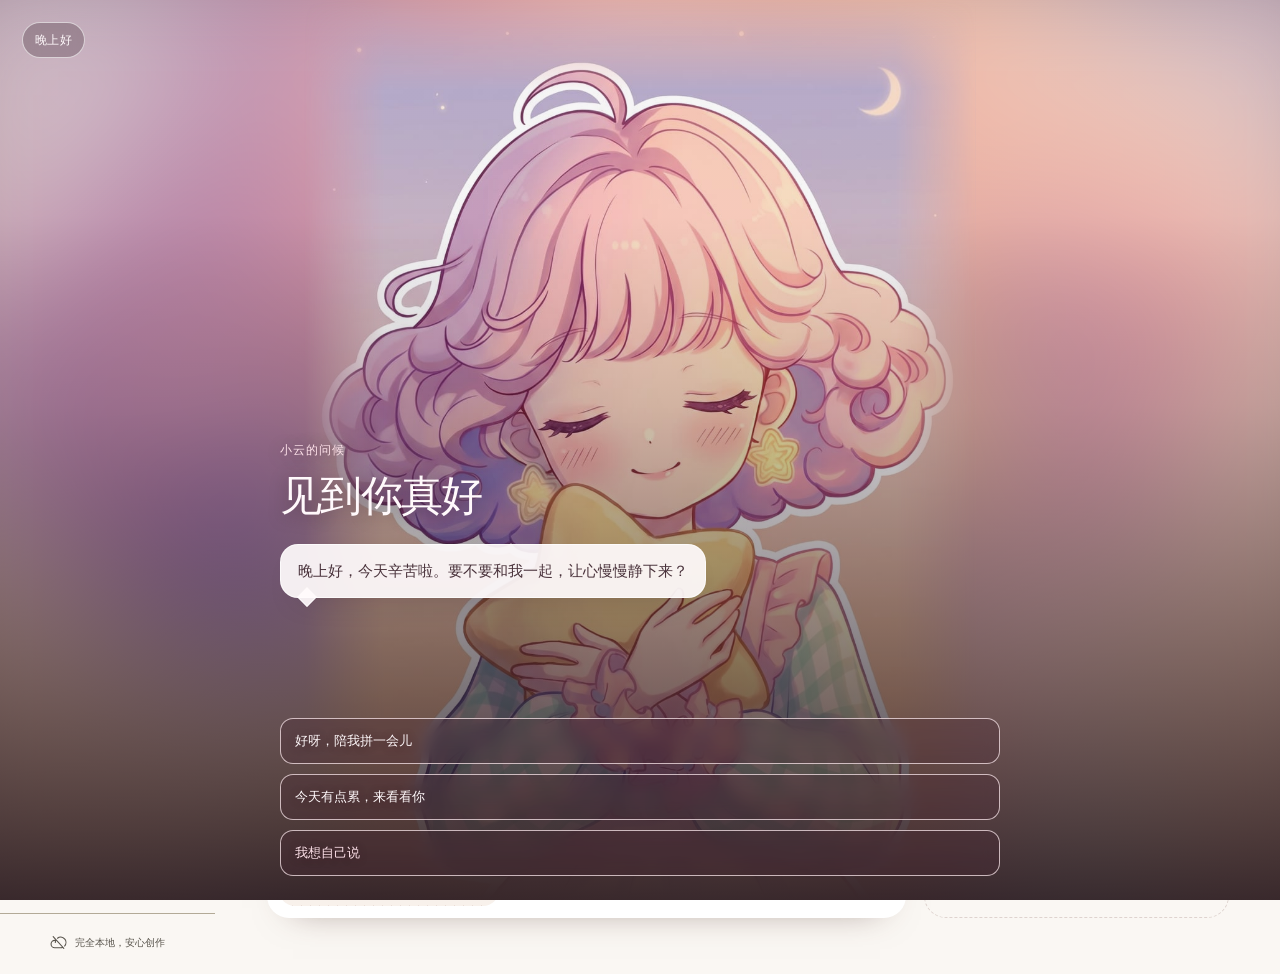
==== commit 69f7da12: "Publish subscription-free diagram import and footer watermark" ====
--- a/app/index.html
+++ b/app/index.html
@@ -183,8 +183,8 @@
         document.head.appendChild(manifest);
       })();
     </script>
-    <script type="module" crossorigin src="./assets/index-Dtfatqqy.js"></script>
-    <link rel="stylesheet" crossorigin href="./assets/index-DL0P4CKx.css">
+    <script type="module" crossorigin src="./assets/index-DCyOjdOH.js"></script>
+    <link rel="stylesheet" crossorigin href="./assets/index-BSyCcmzO.css">
   </head>
   <body>
     <div id="root"></div>
--- a/app/assets/index-BSyCcmzO.css
+++ b/app/assets/index-BSyCcmzO.css
@@ -0,0 +1 @@
+.privacy-gate{position:fixed;top:0;right:0;bottom:0;left:0;z-index:600;display:grid;place-items:center;overflow:auto;padding:max(18px,env(safe-area-inset-top)) 16px max(18px,env(safe-area-inset-bottom));background:radial-gradient(90% 60% at 50% 0%,rgba(255,255,255,.72),transparent 70%),radial-gradient(70% 50% at 92% 100%,rgba(201,123,132,.16),transparent 72%),var(--background, #f4f1ea);color:var(--text-primary, #1f1f1d);font-family:var(--font-sans, "Noto Sans SC", "PingFang SC", "Microsoft YaHei", sans-serif)}.privacy-gate:before{content:"";position:fixed;top:0;right:0;bottom:0;left:0;pointer-events:none;background-image:radial-gradient(circle,rgba(140,133,116,.24) 1px,transparent 1.2px);background-size:22px 22px;opacity:.4;mask-image:radial-gradient(70% 55% at 50% 40%,#000 0%,transparent 82%);-webkit-mask-image:radial-gradient(70% 55% at 50% 40%,#000 0%,transparent 82%)}.privacy-gate-card{position:relative;width:min(560px,100%);max-height:calc(100dvh - 36px);display:flex;flex-direction:column;border:1px solid var(--divider, #e2dccd);border-radius:22px;background:var(--surface-elevated, #ffffff);box-shadow:0 26px 70px -30px #2620186b,0 2px 6px #2620180f;overflow:hidden}.privacy-gate-head{padding:26px 26px 4px}.privacy-badge{display:inline-flex;align-items:center;gap:7px;padding:5px 11px;border:1px solid var(--divider, #e2dccd);border-radius:999px;color:var(--text-secondary, #57534b);font-size:12px;letter-spacing:.04em}.privacy-gate-head h1{margin:14px 0 8px;font-family:var(--font-serif, "Noto Serif SC", "Songti SC", serif);font-size:clamp(24px,5.4vw,30px);line-height:1.25;letter-spacing:-.01em}.privacy-lead{margin:0;color:var(--text-secondary, #57534b);font-size:14px;line-height:1.8}.privacy-gate-body{overflow-y:auto;padding:14px 26px 4px;-webkit-overflow-scrolling:touch}.privacy-points{display:flex;flex-direction:column;gap:12px;margin:0;padding:0;list-style:none}.privacy-points li{display:grid;grid-template-columns:84px 1fr;gap:10px;padding-bottom:12px;border-bottom:1px dashed var(--divider, #e2dccd)}.privacy-points li:last-child{border-bottom:0;padding-bottom:0}.privacy-points strong{font-size:13.5px;font-weight:700;color:var(--text-primary, #1f1f1d)}.privacy-points span{color:var(--text-secondary, #57534b);font-size:13px;line-height:1.75}.privacy-note{margin:16px 0 0;padding:12px 14px;border-radius:12px;background:var(--surface-soft, #efebe1);color:var(--text-secondary, #57534b);font-size:12.5px;line-height:1.75}.privacy-links{margin:14px 0 0;color:var(--text-secondary, #57534b);font-size:13px;line-height:1.9}.privacy-links button{padding:0 2px;border:0;background:none;color:var(--text-primary, #1f1f1d);font:inherit;font-weight:600;text-decoration:underline;text-decoration-color:#a63d338c;text-underline-offset:4px;cursor:pointer}.privacy-gate-foot{padding:14px 26px 20px;border-top:1px solid var(--divider, #e2dccd);background:var(--surface, #fbfaf6)}.privacy-actions{display:flex;gap:10px}.privacy-actions>button{flex:1;min-height:48px;display:inline-flex;align-items:center;justify-content:center;gap:7px;padding:0 16px;border-radius:999px;font:inherit;font-size:15px;font-weight:600;cursor:pointer}.privacy-primary{border:1px solid var(--accent, #26262a);background:var(--accent, #26262a);color:var(--text-on-accent, #fbfaf6)}.privacy-primary:hover{background:var(--accent-hover, #101012)}.privacy-secondary{border:1px solid var(--border, #b3aa97);background:transparent;color:var(--text-secondary, #57534b)}.privacy-secondary:hover{background:var(--surface-soft, #efebe1)}.privacy-actions>button:focus-visible{outline:3px solid var(--focus-ring, #26262a);outline-offset:3px}.privacy-meta{margin:10px 0 0;text-align:center;color:var(--text-disabled, #9a9488);font-size:11.5px}.privacy-gate-declined{text-align:center}.privacy-declined-card{position:relative;width:min(440px,100%);padding:34px 26px 26px;border:1px solid var(--divider, #e2dccd);border-radius:22px;background:var(--surface-elevated, #ffffff);box-shadow:var(--e2, 0 14px 34px -10px rgba(38, 32, 24, .22))}.privacy-declined-card h1{margin:14px 0 10px;font-family:var(--font-serif, "Noto Serif SC", "Songti SC", serif);font-size:24px}.privacy-declined-card p{margin:8px 0;color:var(--text-secondary, #57534b);font-size:13.5px;line-height:1.8}.privacy-declined-hint{color:var(--text-disabled, #9a9488)!important;font-size:12.5px!important}.privacy-declined-card .privacy-actions{margin-top:18px}.legal-viewer{position:fixed;top:0;right:0;bottom:0;left:0;z-index:700;display:flex;flex-direction:column;background:var(--surface, #fbfaf6)}.legal-viewer-bar{display:grid;grid-template-columns:1fr auto 1fr;align-items:center;gap:8px;min-height:calc(54px + env(safe-area-inset-top));padding:env(safe-area-inset-top) 12px 0;border-bottom:1px solid var(--divider, #e2dccd);background:var(--surface-elevated, #ffffff)}.legal-viewer-bar strong{font-size:15px;font-weight:600}.legal-back{justify-self:start;display:inline-flex;align-items:center;gap:4px;min-height:40px;padding:0 10px 0 4px;border:0;border-radius:999px;background:none;color:var(--text-primary, #1f1f1d);font:inherit;font-size:14px;cursor:pointer}.legal-back:hover{background:var(--surface-soft, #efebe1)}.legal-frame{flex:1;width:100%;border:0;background:var(--background, #f4f1ea)}@media(max-width:420px){.privacy-gate{padding-inline:10px}.privacy-gate-card{max-height:calc(100dvh - 20px);border-radius:18px}.privacy-gate-head{padding:20px 18px 2px}.privacy-gate-body{padding:10px 18px 2px}.privacy-gate-foot{padding:12px 18px 16px}.privacy-points li{grid-template-columns:72px 1fr}.privacy-actions>button{min-height:46px;font-size:14px}}@media(prefers-color-scheme:dark){.privacy-gate{background:radial-gradient(90% 60% at 50% 0%,rgba(232,179,189,.08),transparent 70%),radial-gradient(70% 50% at 92% 100%,rgba(201,123,132,.12),transparent 72%),#171214;color:#f4efea}.privacy-gate-card,.privacy-declined-card,.legal-viewer-bar{background:#211b1d;border-color:#3b3235}.privacy-gate-foot{background:#1b1618;border-color:#3b3235}.privacy-note{background:#2a2225}.privacy-primary{background:#e8b3bd;border-color:#e8b3bd;color:#241a1d}.privacy-primary:hover{background:#f2c4cc}.privacy-secondary{border-color:#5a4b50;color:#e6ddd7}.privacy-secondary:hover,.legal-back:hover{background:#2a2225}.privacy-declined-card h1,.privacy-gate-head h1,.privacy-points strong,.legal-viewer-bar strong{color:#f4efea}.privacy-points span,.privacy-lead,.privacy-links,.privacy-declined-card p{color:#cfc2bd}.privacy-links button{color:#f4efea}.legal-frame{background:#171214}}.import-kind{display:flex;gap:8px;margin:0 0 24px;flex-wrap:wrap}.import-kind button{padding:10px 18px;border:1px solid var(--border);border-radius:12px;background:var(--surface);color:var(--text);cursor:pointer}.import-kind button[aria-selected=true]{border-color:var(--accent);box-shadow:inset 0 0 0 1px var(--accent)}.diagram-import{max-width:940px}.diagram-upload{min-height:220px;gap:12px}.diagram-upload small{display:block;margin:10px 0;color:var(--text-muted)}.diagram-status{display:flex;align-items:center;gap:12px;flex-wrap:wrap;padding:20px 0}.diagram-status progress{width:180px;max-width:100%}.diagram-error{color:var(--danger,#ad472b);padding:10px 0;overflow-wrap:anywhere}.diagram-manual{margin:20px 0;padding:16px;border:1px solid var(--border);border-radius:12px}.diagram-manual summary{cursor:pointer}.diagram-manual p,.diagram-result p{line-height:1.7}.diagram-source{position:relative;width:100%;max-width:640px;touch-action:none;-webkit-user-select:none;user-select:none;overflow:hidden;background:#f5f5f5}.diagram-source img{display:block;width:100%;height:100%;pointer-events:none}.diagram-crop{position:absolute;border:2px solid #be6237;box-shadow:0 0 0 100vmax #0003;pointer-events:none}.diagram-dimensions{display:flex;gap:12px;align-items:end;flex-wrap:wrap;margin-top:16px}.diagram-dimensions label{display:grid;gap:6px;max-width:110px}.diagram-dimensions input{width:100%;min-width:0}.diagram-result{margin:24px 0;padding:20px;border:1px solid var(--border);border-radius:16px}.diagram-result canvas{display:block;max-width:100%;height:auto;max-height:560px;object-fit:contain;image-rendering:pixelated;margin:16px 0}.diagram-privacy{display:flex;align-items:center;gap:8px;line-height:1.7;margin-top:24px}.diagram-review{padding:14px 0}.diagram-review summary{cursor:pointer}.diagram-review-list{max-height:260px;overflow:auto;display:grid;gap:6px;margin-top:10px}.diagram-review-list button{text-align:left;padding:8px 10px;border:1px solid var(--border);border-radius:8px;background:var(--surface);color:var(--text);cursor:pointer}.diagram-origin{font-size:12px;line-height:1.5;color:var(--text-muted)}@media(max-width:600px){.diagram-result{padding:14px}.diagram-status{align-items:start;flex-direction:column}.diagram-source{max-width:100%}}.mk{display:flex;flex-direction:column;gap:14px;max-width:780px;margin:0 auto;padding:18px 16px 10px;min-height:calc(100dvh - var(--header))}.mk-top{display:flex;align-items:center;gap:12px;padding:2px 2px 0}.mk-icon{flex:0 0 auto;width:40px;height:40px;display:grid;place-items:center;border-radius:var(--r-full);border:1px solid var(--divider);background:var(--surface);color:var(--text-secondary);transition:background var(--dur-1) var(--ease-out)}.mk-icon:hover{background:var(--surface-soft);color:var(--text-primary)}.mk-heading{flex:1;min-width:0;display:flex;flex-direction:column;gap:1px}.mk-heading strong{font-family:var(--font-serif);font-size:18px;font-weight:600;line-height:1.35;white-space:nowrap;overflow:hidden;text-overflow:ellipsis}.mk-kicker{font-size:10.5px}.mk-stage{position:relative;flex:1;min-height:400px;border-radius:var(--r-lg);background:var(--surface);border:1px solid var(--divider);overflow:hidden;touch-action:none;-webkit-user-select:none;user-select:none;cursor:crosshair}.mk-canvas{position:absolute;top:0;right:0;bottom:0;left:0;display:block;width:100%;height:100%}.mk-zoom{position:absolute;z-index:3;top:12px;right:12px;display:flex;align-items:center;gap:2px;min-height:36px;padding:3px;border:1px solid var(--divider);border-radius:var(--r-md);background:color-mix(in srgb,var(--surface) 94%,transparent);box-shadow:var(--e1);color:var(--text-secondary);cursor:default;touch-action:manipulation}.mk-zoom button{display:grid;place-items:center;width:30px;height:30px;border:0;border-radius:var(--r-sm);background:transparent;color:inherit;cursor:pointer}.mk-zoom button:hover{background:var(--surface-soft);color:var(--text-primary)}.mk-zoom button:disabled{opacity:.35;cursor:default}.mk-zoom button:focus-visible{outline:2px solid var(--text-secondary);outline-offset:1px}.mk-zoom span{min-width:42px;text-align:center;font-family:var(--font-mono);font-size:11px;font-variant-numeric:tabular-nums}.mk-marker{position:absolute;pointer-events:none}.mk-peek{position:absolute;top:14px;right:14px;bottom:14px;left:14px;width:calc(100% - 28px);height:calc(100% - 28px);object-fit:contain;opacity:0;pointer-events:none;transition:opacity var(--dur-2) var(--ease-out);filter:saturate(.92)}.mk-peek.is-on{opacity:.94}.mk-peek-label{position:absolute;left:50%;bottom:14px;transform:translate(-50%);padding:6px 12px;border-radius:var(--r-full);background:var(--surface);border:1px solid var(--divider);font-size:11px;color:var(--text-secondary);pointer-events:none;animation:mk-fade var(--dur-2) var(--ease-out)}@keyframes mk-fade{0%{opacity:0;transform:translate(-50%,4px)}to{opacity:1;transform:translate(-50%)}}.mk-ritual{position:absolute;left:50%;bottom:22px;transform:translate(-50%);margin:0;font-family:var(--font-serif);font-size:14px;color:var(--text-secondary);pointer-events:none;animation:mk-fade .6s var(--ease-out) both}.mk-loading,.mk-empty{position:absolute;top:0;right:0;bottom:0;left:0;display:flex;flex-direction:column;align-items:center;justify-content:center;gap:10px;text-align:center;padding:24px;background:color-mix(in srgb,var(--surface) 88%,transparent);-webkit-backdrop-filter:blur(2px);backdrop-filter:blur(2px)}.mk-empty h2{margin:0;font-family:var(--font-serif);font-size:24px}.mk-empty p{margin:0;font-size:13px;color:var(--text-secondary)}.mk-foot{display:flex;flex-direction:column;gap:10px;padding-bottom:4px}.mk-color{display:flex;align-items:center;gap:14px;padding:12px 16px;border-radius:var(--r-md);background:var(--surface);border:1px solid var(--divider);box-shadow:var(--e1)}.mk-swatch{flex:0 0 auto;width:44px;height:44px;border-radius:var(--r-sm);box-shadow:inset 0 0 0 1px #0000001f}.mk-color-text{flex:1;min-width:0;display:flex;flex-direction:column;gap:1px}.mk-code{font-family:var(--font-mono);font-size:17px;font-weight:600;letter-spacing:.02em;color:var(--text-primary)}.mk-name{font-size:12.5px;color:var(--text-secondary);white-space:nowrap;overflow:hidden;text-overflow:ellipsis}.mk-left{text-align:right;display:flex;flex-direction:column;gap:1px}.mk-left b{font-family:var(--font-mono);font-size:24px;font-weight:600;line-height:1;color:var(--text-primary)}.mk-left small{font-size:11px;color:var(--text-disabled)}.mk-sub{display:grid;grid-template-columns:1fr 1fr;gap:10px}.mk-progress{display:flex;align-items:center;gap:10px;padding:2px 2px 0;font-size:11px;color:var(--text-disabled)}.mk-track{flex:1;height:2px;border-radius:2px;background:var(--divider);overflow:hidden}.mk-track i{display:block;height:100%;background:var(--text-primary);transition:width var(--dur-3) var(--ease-out)}.mk-legend{display:flex;align-items:center;justify-content:center;gap:14px;min-height:16px;color:var(--text-disabled);font-size:10.5px}.mk-legend span{display:inline-flex;align-items:center;gap:5px;white-space:nowrap}.mk-legend-mark{display:inline-block;width:10px;height:10px;border-radius:50%;box-sizing:border-box}.mk-legend-mark.is-pending{background:var(--text-primary);box-shadow:0 0 6px 2px color-mix(in srgb,var(--text-primary) 34%,transparent)}.mk-legend-mark.is-settled{background:transparent;border:3px solid color-mix(in srgb,var(--text-secondary) 26%,transparent)}.mk-legend-mark.is-target{border-radius:3px;border:1.5px solid var(--text-primary)}.mk-hint{display:flex;align-items:center;justify-content:center;gap:6px;margin:0;font-size:11px;color:var(--text-disabled)}.mk-note{position:fixed;z-index:60;left:calc(50% + var(--sidebar) / 2);bottom:30px;translate:-50% 0;display:inline-flex;align-items:center;gap:7px;padding:6px 12px 6px 10px;white-space:nowrap;border-radius:var(--r-full);border:1px solid color-mix(in srgb,var(--border) 26%,transparent);background:linear-gradient(168deg,#fdfbf4f7,#f3ecdcf7);box-shadow:0 1px #ffffffe6 inset,0 -1px #7a6c521a inset,0 10px 20px -14px #342a1a73,0 2px 5px -3px #342a1a29;font-size:12px;line-height:1.5;color:var(--text-primary);pointer-events:none;animation:mk-note-in .2s var(--ease-out) both}.mk-note-dot{flex:0 0 auto;width:9px;height:9px;border-radius:50%;box-shadow:inset 0 -1px 1px #0000003d,inset 0 1px 1px #ffffff80}.mk-note b{font-family:var(--font-mono);font-size:13px;font-weight:700;font-variant-numeric:tabular-nums}.mk-note.is-leaving{animation:mk-note-out .16s var(--ease-out) both}@keyframes mk-note-in{0%{opacity:0;transform:translateY(6px)}to{opacity:1;transform:translateY(0)}}@keyframes mk-note-out{0%{opacity:1;transform:translateY(0)}to{opacity:0;transform:translateY(4px)}}:root[data-theme=dark] .mk-note{border-color:color-mix(in srgb,var(--border) 34%,transparent);background:linear-gradient(168deg,#2b2d30f7,#1d1f22f7);box-shadow:0 1px #ffffff14 inset,0 -1px #0000008c inset,0 10px 20px -14px #000000b3,0 2px 5px -3px #00000073}@media(max-width:760px){.mk-note{left:50%;bottom:calc(84px + env(safe-area-inset-bottom,0px))}}@media(prefers-reduced-motion:reduce){.mk-note.is-leaving{opacity:0}}@media(max-width:760px){.mk{padding:12px 12px 88px;min-height:calc(100dvh - var(--header));gap:12px}.mk-stage{min-height:46dvh}.mk-color{padding:10px 14px}.mk-swatch{width:38px;height:38px}.mk-hint{display:none}}:root{font-family:PingFang SC,Microsoft YaHei,-apple-system,BlinkMacSystemFont,Segoe UI,sans-serif;color:var(--text-primary);background:var(--background);font-synthesis:none;color-scheme:light;text-rendering:optimizeLegibility;-webkit-font-smoothing:antialiased;--background: #f5f6f8;--surface: #ffffff;--surface-elevated: #ffffff;--surface-soft: #f9fafb;--overlay: rgba(255, 255, 255, .96);--border: #75818d;--divider: #eceef1;--text-primary: #29323b;--text-secondary: #68737f;--text-disabled: #9aa4af;--accent: #ad4938;--accent-hover: #983e30;--accent-soft: #fcf0ec;--success: #3d754f;--warning: #8c5c17;--danger: #b14e42;--shadow: 0 12px 35px rgba(36, 44, 59, .12);--scrim: rgba(18, 24, 32, .48);--canvas-bg: #f7f8fa;--grid-line: rgba(93, 105, 118, .2);--grid-line-major: rgba(93, 105, 118, .3);--grid-margin: rgba(173, 73, 56, .07);--cell-empty: #f7f8fa;--cell-selected: rgba(65, 141, 175, .28);--cell-done: rgba(246, 248, 250, .78);--cell-next: rgba(199, 96, 76, .2);--highlight: rgba(199, 96, 76, .2);--text-on-accent: #ffffff;--bead-highlight: rgba(255, 255, 255, .4);--bead-shadow: rgba(20, 28, 36, .08);--focus-ring: var(--accent);--scrim-border: rgba(255, 255, 255, .6);--skeleton: #e9edf1;--checker-a: #e6e9ed;--checker-b: #f7f8fa;--success-soft: #eaf0ec;--success-solid: #42674c;--text-on-success: #ffffff;--danger-soft: #fcf0ee;--selection-stroke: #246e8a;--selection-draft: rgba(65, 141, 175, .16);--cell-muted: rgba(246, 248, 250, .88);--data-label-light: #ffffff;--data-label-dark: #101418;--material-shadow: rgba(0, 0, 0, .12);--illustration-1: #dcaca2;--illustration-2: #d3a7a2;--illustration-3: #b48e95;--illustration-4: #729ca1;--illustration-5: #85aaa9;--illustration-6: #98b8b6;--bg: var(--background);--canvas: var(--canvas-bg);--text: var(--text-primary);--muted: var(--text-secondary);--subtle: var(--text-secondary);--line: var(--border);--sidebar: 216px;--header: 70px;--radius: 14px}:root[data-theme=dark]{color-scheme:dark;--background: #171315;--surface: #211b1e;--surface-elevated: #2a2225;--surface-soft: #241d20;--overlay: rgba(33, 27, 30, .97);--border: #5e4d51;--divider: #34292d;--text-primary: #f3eae7;--text-secondary: #b9a9a6;--text-disabled: #8a7a76;--accent: #e8b3bd;--accent-hover: #f2c4cc;--accent-soft: #39292e;--success: #a7c9ae;--warning: #e3bd82;--danger: #e79086;--shadow: 0 16px 40px rgba(0, 0, 0, .55);--scrim: rgba(12, 8, 10, .66);--canvas-bg: #1b1619;--grid-line: rgba(214, 180, 184, .16);--grid-line-major: rgba(214, 180, 184, .26);--grid-margin: rgba(232, 179, 189, .06);--cell-empty: #1b1619;--cell-selected: rgba(224, 178, 124, .26);--cell-done: rgba(23, 19, 21, .62);--cell-next: rgba(224, 138, 128, .22);--highlight: rgba(224, 138, 128, .22);--text-on-accent: #2b1a1f;--bead-highlight: rgba(255, 255, 255, .2);--bead-shadow: rgba(0, 0, 0, .45);--focus-ring: #f0c0c8;--scrim-border: rgba(255, 255, 255, .16);--skeleton: #2c2327;--checker-a: #2b2226;--checker-b: #1b1619;--bg: var(--background);--canvas: var(--canvas-bg);--text: var(--text-primary);--muted: var(--text-secondary);--subtle: var(--text-secondary);--line: var(--border);--success-soft: #26332b;--success-solid: #a7c9ae;--text-on-success: #1b221c;--danger-soft: #3b2728;--selection-stroke: #e0b27c;--selection-draft: rgba(224, 178, 124, .16);--cell-muted: rgba(23, 19, 21, .82);--data-label-light: #ffffff;--data-label-dark: #141011;--material-shadow: rgba(0, 0, 0, .45);--illustration-1: #b08a84;--illustration-2: #a17f7a;--illustration-3: #9a7b84;--illustration-4: #7d6a79;--illustration-5: #8d757c;--illustration-6: #a98b90}*{box-sizing:border-box}body{margin:0;min-width:320px;color:var(--text-primary);background:var(--background)}#root{min-height:100dvh;background:var(--background)}button,input,select,textarea{font:inherit}button{cursor:pointer}button,a,input,select,textarea{-webkit-tap-highlight-color:transparent}button{color:inherit}button:disabled{cursor:not-allowed;opacity:.42}button:focus-visible,input:focus-visible,select:focus-visible,textarea:focus-visible,a:focus-visible{outline:3px solid var(--focus-ring);outline-offset:3px}button{transition:background .17s,color .17s,transform .17s}button:active:not(:disabled){transform:translateY(1px)}button svg{flex-shrink:0}h1,h2,h3,h4,p{margin:0}h1{font-size:27px;font-weight:650;letter-spacing:-.7px;line-height:1.4}h2{font-size:19px;font-weight:650}h3{font-size:14px;font-weight:650}h4{font-size:14px}p{font-size:13px;line-height:1.85;color:var(--muted)}small{font-size:11px}strong,b{font-weight:600}input:not([type=range],[type=checkbox],[type=radio],[type=color]),select,textarea{width:100%;min-height:42px;padding:10px 12px;border:1px solid var(--line);border-radius:8px;background:var(--surface);color:var(--text);font-size:12px;outline-offset:2px}input::placeholder,textarea::placeholder{color:var(--muted)}input[type=checkbox],input[type=radio]{accent-color:var(--accent)}select option,select optgroup{color:var(--text-primary);background:var(--surface-elevated)}input[type=range]::-webkit-slider-runnable-track{height:4px;border-radius:999px;background:var(--divider)}input[type=range]::-webkit-slider-thumb{width:16px;height:16px;margin-top:-6px;border:2px solid var(--surface-elevated);border-radius:50%;background:var(--accent);box-shadow:0 1px 4px var(--bead-shadow);-webkit-appearance:none;-moz-appearance:none;appearance:none}input[type=range]::-moz-range-track{height:4px;border-radius:999px;background:var(--divider)}input[type=range]::-moz-range-thumb{width:12px;height:12px;border:2px solid var(--surface-elevated);border-radius:50%;background:var(--accent)}*{scrollbar-color:var(--text-disabled) var(--surface-soft);scrollbar-width:thin}*::-webkit-scrollbar{width:10px;height:10px}*::-webkit-scrollbar-track{background:var(--surface-soft)}*::-webkit-scrollbar-thumb{border:3px solid var(--surface-soft);border-radius:999px;background:var(--text-disabled)}select{cursor:pointer}input[type=range]{-webkit-appearance:none;-moz-appearance:none;appearance:none;background:transparent;accent-color:var(--accent);width:100%;height:4px;cursor:pointer;margin:14px 0 0}progress{-webkit-appearance:none;-moz-appearance:none;appearance:none;width:100%;height:5px;border:0;overflow:hidden;border-radius:8px;background:var(--line)}progress::-webkit-progress-bar{background:var(--line);border-radius:8px}progress::-webkit-progress-value{background:var(--accent);border-radius:8px}progress::-moz-progress-bar{background:var(--accent)}.app-shell{display:flex;min-height:100dvh}.sidebar{position:fixed;inset:0 auto 0 0;width:var(--sidebar);background:var(--surface);border-right:1px solid var(--line);padding:30px 20px 0;display:flex;flex-direction:column;z-index:25}.brand{display:flex;align-items:center;gap:12px;border:0;background:none;text-align:left;padding:0 10px}.brand-symbol{display:grid;grid-template-columns:repeat(2,11px);grid-template-rows:repeat(2,11px);gap:4px;transform:rotate(-7deg)}.brand-symbol i{display:block;background:var(--accent);border-radius:3px;position:relative}.brand-symbol i:after{content:"";position:absolute;width:3px;height:3px;border-radius:50%;background:var(--surface);top:4px;left:4px}.brand strong{font-size:20px;letter-spacing:1px;display:block;line-height:1.25;white-space:nowrap}.brand small{font-size:10px;letter-spacing:1px;color:var(--muted)}.sidebar-new{border:1px solid var(--brand-line);background:var(--brand-soft);color:var(--brand-ink);border-radius:9px;min-height:43px;display:flex;align-items:center;justify-content:center;gap:9px;font-size:12px;font-weight:600;margin:30px 0 28px}.sidebar-new:hover{background:var(--line)}.sidebar-label{font-size:10px;color:var(--muted);padding:0 14px;margin-bottom:12px}.sidebar nav{display:flex;flex-direction:column;gap:6px}.sidebar nav button{display:flex;align-items:center;gap:13px;background:none;border:0;padding:13px 14px;font-size:12px;color:var(--text-secondary);border-radius:8px;text-align:left;white-space:nowrap;position:relative;min-height:44px}.sidebar nav button:hover{background:var(--surface-soft)}.sidebar nav button.active{background:var(--brand-soft);color:var(--brand-ink);font-weight:600}.sidebar nav button.active i{width:5px;height:5px;border-radius:50%;background:var(--brand);margin-left:auto}.sidebar-bottom{margin-top:auto;padding-top:35px}.sidebar-tip{background:var(--surface-soft);border:1px solid var(--line);padding:18px 15px;border-radius:10px;margin-bottom:22px}.sidebar-tip svg{color:var(--brand);margin-bottom:12px}.sidebar-tip strong{display:block;font-size:12px;margin-bottom:7px}.sidebar-tip p{font-size:11px;line-height:1.85}.sidebar-help{display:flex;align-items:center;gap:11px;background:none;border:0;width:100%;padding:12px;color:var(--text-secondary);font-size:12px}.sidebar-help svg:last-child{margin-left:auto}.sidebar-local{margin:18px -20px 0;border-top:1px solid var(--line);height:57px;display:flex;align-items:center;justify-content:center;gap:8px;font-size:10px;color:var(--muted)}.app-content{margin-left:var(--sidebar);width:calc(100% - var(--sidebar));min-width:0}.topbar{height:var(--header);background:var(--surface);border-bottom:1px solid var(--line);display:flex;align-items:center;justify-content:space-between;padding:0 34px;position:relative;z-index:15}.topbar-location{font-size:12px;font-weight:500;display:flex;align-items:center;gap:12px}.topbar-location>span{font-size:9px;font-weight:400;color:var(--muted);border:1px solid var(--line);border-radius:4px;padding:2px 4px}.topbar-actions{display:flex;align-items:center;gap:12px}.save-indicator,.offline-indicator{display:flex;align-items:center;gap:6px;font-size:10px;color:var(--muted)}.save-indicator svg{color:var(--success)}.save-indicator.error{color:var(--accent)}.topbar-divider{width:1px;height:17px;background:var(--line);margin:0 4px}.user-avatar{display:grid;place-items:center;width:29px;height:29px;border-radius:50%;background:var(--accent-soft);color:var(--accent);font-size:11px;margin-left:7px}.brand-symbol-img{width:36px;height:36px;border-radius:10px;flex:none}@media(max-width:760px){.brand-symbol-img{width:29px;height:29px}}.mobile-brand,.mobile-nav{display:none}.page-content{animation:page-enter .2s ease-out}.loading-screen{padding:100px;text-align:center;color:var(--muted)}.btn{min-height:39px;padding:10px 15px;display:inline-flex;align-items:center;justify-content:center;gap:8px;border:1px solid var(--line);border-radius:8px;background:var(--surface);font-size:11px;font-weight:500;line-height:1.3;white-space:nowrap}.btn:not(.btn--ink):not(.btn--key):not(.btn--press):not(.btn--stamp):hover:not(:disabled){background:var(--surface-soft)}.btn.primary{background:var(--accent);border-color:var(--accent);color:var(--text-on-accent)}.btn.primary:hover:not(:disabled){background:var(--accent-hover)}.btn.quiet{border-color:transparent;background:none;color:var(--muted)}.btn.danger{background:color-mix(in srgb,var(--danger) 14%,var(--surface));color:var(--danger);border-color:color-mix(in srgb,var(--danger) 30%,var(--surface))}.btn.full{width:100%}.btn small{margin-left:auto;color:var(--muted)}.icon-button{width:33px;height:33px;display:inline-flex;align-items:center;justify-content:center;border:0;border-radius:6px;background:none;color:var(--text-secondary);padding:0}.icon-button:hover:not(:disabled){background:var(--surface-soft);color:var(--text)}.icon-button.active{background:var(--accent-soft);color:var(--accent)}.text-button{display:inline-flex;align-items:center;gap:7px;border:0;background:none;color:var(--muted);padding:4px 0;font-size:10px}.text-button:hover{color:var(--accent)}.button-row{display:flex;align-items:center;gap:10px}.button-row.spread{justify-content:space-between}.panel{background:var(--surface);border:1px solid var(--line);border-radius:var(--radius);box-shadow:var(--shadow)}.standard-page{padding:32px 34px 46px;max-width:1600px;margin:0 auto}.page-heading{display:flex;align-items:center;justify-content:space-between;gap:20px;margin-bottom:26px}.page-heading h1{margin-bottom:7px}.page-heading p{font-size:12px}.breadcrumb{font-size:10px;color:var(--muted);margin-bottom:13px;display:flex;gap:10px}.breadcrumb span{color:var(--text-secondary)}.section-heading{display:flex;align-items:center;justify-content:space-between;gap:14px;margin-bottom:16px}.section-heading h3{display:flex;align-items:center;gap:8px}.section-heading h3>span{font-size:10px;color:var(--muted);background:var(--surface-soft);padding:2px 6px;border-radius:4px}.section-heading svg{color:var(--muted)}.small-badge{font-size:9px;color:var(--muted);border:1px solid var(--line);border-radius:4px;padding:3px 6px;white-space:nowrap}.busy{display:inline-flex;align-items:center;gap:7px;color:var(--accent);font-size:11px}.spin{animation:spin 1.1s linear infinite}.empty-state{padding:50px 18px;color:var(--muted);text-align:center;font-size:13px}.field-hint{font-size:10px;line-height:1.8;margin-top:10px}.info-callout{font-size:11px;line-height:1.8;background:var(--accent-soft);color:var(--accent);border-radius:8px;padding:12px 15px;margin-bottom:20px}.success-text{display:flex;align-items:center;gap:5px;color:var(--success);font-size:10px}.danger-text{color:var(--accent)!important}.editor-layout{display:grid;grid-template-columns:minmax(0,1fr) 266px;min-height:calc(100dvh - var(--header))}.editor-main{padding:29px 28px 20px;min-width:0}.editor-main .page-heading{margin-bottom:24px}.editor-main .page-heading h1{font-size:25px}.editor-main .page-heading>.btn{margin-top:21px}.canvas-panel{border:1px solid var(--line);background:var(--surface);border-radius:12px;overflow:hidden;box-shadow:var(--shadow)}.canvas-header{display:flex;align-items:center;justify-content:space-between;gap:10px;padding:16px 18px;border-bottom:1px solid var(--line);min-height:57px;font-size:12px}.canvas-header>div{display:flex;align-items:center;gap:9px;min-width:0}.project-dot{width:6px;height:6px;background:var(--success);border-radius:50%;flex-shrink:0}.project-name{border:0!important;background:none!important;min-height:20px!important;padding:0!important;width:155px!important;font-size:11px!important;font-weight:600;max-width:30vw}.canvas-status{font-size:10px;color:var(--muted);display:flex;align-items:center;gap:5px;white-space:nowrap}.status-dot{display:inline-block;width:5px;height:5px;background:var(--success);border-radius:50%;margin-right:5px;flex-shrink:0}.view-tabs{display:flex;align-items:center;border-bottom:1px solid var(--line);padding:0 18px;gap:22px;height:45px}.view-tabs>button{font-size:11px;align-self:stretch;padding:0;border:0;background:none;color:var(--muted);position:relative;white-space:nowrap}.view-tabs>button.selected{color:var(--accent);font-weight:600}.view-tabs>button.selected:after{content:"";height:2px;background:var(--accent);position:absolute;left:0;right:0;bottom:0}.view-caption{font-size:9px;color:var(--subtle);margin-left:auto}.board-toolrow{display:flex;align-items:center;justify-content:space-between;padding:8px 17px;background:var(--surface);border-bottom:1px solid var(--line)}.tool-group{display:flex;align-items:center;gap:5px}.tool-separator{height:15px;width:1px;background:var(--line);margin:0 7px}.board-wrap{position:relative;overflow:hidden;height:clamp(350px,43vw,548px);width:100%;touch-action:none;background:var(--canvas);-webkit-user-select:none;user-select:none}.board-canvas{display:block;position:absolute;top:0;right:0;bottom:0;left:0;width:100%;height:100%}.next-pulse{position:absolute;pointer-events:none;border:2px dashed var(--accent);animation:next-pulse 1.6s var(--ease-out) infinite}.canvas-zoom{position:absolute;right:16px;bottom:14px;background:var(--surface-elevated);border:1px solid var(--line);border-radius:7px;display:flex;align-items:center;padding:2px 5px;box-shadow:0 2px 12px var(--material-shadow);height:31px}.canvas-zoom button{background:none;border:0;width:25px;height:25px;color:var(--muted);display:grid;place-items:center}.canvas-zoom span:not(.tool-separator){font-size:9px;min-width:37px;text-align:center;color:var(--muted);font-variant-numeric:tabular-nums}.canvas-zoom .tool-separator{margin:0 3px}.board-hint{font-size:9px;text-align:center;color:var(--subtle);padding:7px;background:var(--canvas)}.canvas-footer{font-size:9px;min-height:37px;padding:10px 17px;border-top:1px solid var(--line);display:flex;align-items:center;justify-content:space-between;gap:10px;color:var(--muted)}.canvas-footer>span{display:flex;align-items:center;gap:4px}.footer-divider{margin:0 8px;color:var(--subtle)}.palette-strip{margin-top:24px}.palette-strip .section-heading{margin-bottom:15px}.palette-strip h3{font-size:12px}.used-colors-row{display:flex;align-items:flex-start;gap:9px}.used-colors{display:flex;flex:1 1 auto;min-width:0;gap:9px;overflow-x:auto;padding-bottom:8px;scrollbar-width:thin}.used-color{position:relative;border:1px solid transparent;padding:6px 8px 5px;min-width:55px;background:var(--surface);border-radius:8px;display:flex;flex-direction:column;align-items:center;gap:5px}.used-color-main{display:flex;flex-direction:column;align-items:center;gap:5px;width:100%;padding:0;border:0;background:none;color:inherit;cursor:pointer}.used-color-remove{position:absolute;top:0;right:0;display:grid;place-items:center;width:16px;height:16px;padding:0;border:1px solid var(--line);border-radius:50%;background:var(--surface);color:var(--muted);font-size:10px;line-height:1;opacity:0;pointer-events:none}.used-color:hover .used-color-remove,.used-color:focus-within .used-color-remove,.used-color.selected .used-color-remove{opacity:1;pointer-events:auto}.used-color-remove:hover{border-color:var(--danger);color:var(--danger)}@media(hover:none){.used-color-remove{opacity:1;pointer-events:auto}}.used-color.selected{border-color:var(--accent);background:var(--accent-soft)}.used-color strong{font-size:9px;font-weight:500}.used-color small{font-size:8px;color:var(--muted)}.used-color-add{flex:none;padding:6px 8px 5px;min-width:55px;display:flex;flex-direction:column;align-items:center;gap:5px;border:1px dashed var(--line);border-radius:8px;background:transparent;color:var(--muted);transition:border-color .16s var(--ease-out),background .16s var(--ease-out),color .16s var(--ease-out)}.used-color-add:hover,.used-color-add.active{border-color:var(--accent);background:var(--accent-soft);color:var(--accent)}.used-color-add-plus{display:grid;place-items:center;width:28px;height:28px;border-radius:7px;background:var(--surface-soft)}.used-color-add strong{font-size:9px;font-weight:500}.used-color-add small{font-size:8px;color:var(--muted)}.used-color-add:hover small,.used-color-add.active small{color:var(--accent)}.color-picker{margin-top:12px;padding:12px;border:1px solid var(--line);border-radius:10px;background:var(--surface);animation:color-picker-in .18s var(--ease-out)}.color-picker-head{display:flex;align-items:center;gap:10px}.color-picker-head input{flex:1 1 auto;min-width:0;min-height:34px;padding:6px 9px;border:1px solid var(--line);border-radius:7px;background:var(--surface);color:var(--text);font-size:11px}.color-picker-head input:focus{border-color:var(--accent);outline:none}.color-picker-count{flex:none;color:var(--muted);font-size:9px;font-variant-numeric:tabular-nums}.color-picker-head .text-button{flex:none;white-space:nowrap}.color-picker-grid{display:grid;grid-template-columns:repeat(auto-fill,minmax(42px,1fr));gap:6px;max-height:190px;margin-top:10px;padding-right:2px;overflow-y:auto;scrollbar-width:thin}.color-picker-swatch{position:relative;display:flex;flex-direction:column;align-items:center;gap:3px;padding:4px 2px;border:1px solid transparent;border-radius:8px;background:none;color:var(--muted)}.color-picker-swatch span{width:24px;height:24px;border-radius:6px;box-shadow:inset 0 1px 2px var(--bead-highlight),inset 0 -2px 2px var(--bead-shadow)}.color-picker-swatch small{font-size:8px;font-weight:500;line-height:1.2}.color-picker-swatch:hover{background:var(--surface-soft)}.color-picker-swatch.is-picked{border-color:var(--accent);background:var(--accent-soft);color:var(--accent)}.color-picker-swatch.is-picked:after{position:absolute;content:"";top:2px;right:3px;width:5px;height:5px;border-radius:50%;background:var(--accent)}.color-picker-empty{margin:10px 0 0;color:var(--muted);font-size:10px}.color-picker-hint{margin:10px 0 0;color:var(--muted);font-size:9px;line-height:1.6}@keyframes color-picker-in{0%{opacity:0;transform:translateY(-4px)}}.bead-swatch{width:28px;height:28px;border-radius:7px;display:block;position:relative;box-shadow:inset 0 1px 2px var(--bead-highlight),inset 0 -2px 2px var(--bead-shadow)}.bead-swatch:after,.large-bead:after{content:"";position:absolute;top:36%;right:36%;bottom:36%;left:36%;border-radius:50%;background:var(--bead-highlight);box-shadow:inset 1px 1px 3px var(--material-shadow)}.local-note{display:flex;align-items:center;gap:7px;font-size:9px;color:var(--muted);margin-top:17px}.local-note>span{margin-left:auto;font-size:8px}.controls-panel{background:var(--surface);border-left:1px solid var(--line);padding:24px 21px 20px}.controls-title{display:flex;align-items:center;gap:8px;margin-bottom:2px}.controls-title>svg{color:var(--text-secondary)}.controls-title h2{font-size:13px}.controls-title .text-button{margin-left:auto;font-size:9px}.control-section{padding:21px 0;border-bottom:1px solid var(--line)}.control-section>.section-heading{margin-bottom:13px}.control-section h3{font-size:11px}.control-section>.btn+.btn{margin-top:7px}.segmented{display:flex;background:var(--surface-soft);border:1px solid var(--line);border-radius:7px;padding:3px;gap:3px}.segmented button{flex:1;border:1px solid transparent;background:none;min-height:32px;padding:6px;font-size:11px;color:var(--muted);border-radius:5px;white-space:nowrap}.segmented button.selected{background:var(--surface);border-color:var(--line);color:var(--accent);box-shadow:0 1px 3px var(--material-shadow);font-weight:600}.segmented.size-options{display:grid;grid-template-columns:repeat(3,minmax(0,1fr))}.segmented.size-options button{min-width:0;padding:6px 4px;font-size:10px}.add-palette-link{border:0;background:none;font-size:10px;color:var(--accent);padding:12px 0 0}.range-field{display:block;margin-top:22px}.range-field:first-child{margin-top:0}.range-field>span{display:flex;align-items:center;justify-content:space-between;font-size:10px;color:var(--text-secondary)}.range-field output{font-size:10px;color:var(--text);font-variant-numeric:tabular-nums}.toggle-field{display:flex;align-items:center;gap:10px;position:relative;min-height:42px;margin:0 0 14px;cursor:pointer}.toggle-field>span:first-child{font-size:10px;color:var(--text);flex:1}.toggle-field small{display:block;font-size:9px;color:var(--muted);margin-top:5px}.toggle-field input{position:absolute;right:0;opacity:0;width:31px;height:22px;margin:0}.toggle-track{width:29px;height:16px;border-radius:16px;background:var(--line);position:relative;flex-shrink:0;transition:background .2s}.toggle-track:after{content:"";position:absolute;width:12px;height:12px;background:var(--text-primary);border-radius:50%;left:2px;top:2px;box-shadow:0 1px 2px var(--material-shadow);transition:transform .2s}.toggle-field input:checked+.toggle-track{background:var(--accent)}.toggle-field input:checked+.toggle-track:after{transform:translate(13px)}.toggle-field input:focus-visible+.toggle-track{outline:3px solid var(--focus-ring);outline-offset:3px}.select-label{font-size:10px;color:var(--muted);display:block;margin-top:20px}.select-label select{margin-top:9px}.controls-bottom{padding-top:20px}.controls-bottom .btn{font-size:10px}.controls-bottom .btn+.btn{margin-top:6px}.import-layout{display:grid;grid-template-columns:minmax(0,1fr) 310px;gap:26px;align-items:start}.upload-area{border:1.5px dashed color-mix(in srgb,var(--border) 66%,transparent);border-radius:20px;min-height:490px;background:var(--surface);display:flex;flex-direction:column;align-items:center;justify-content:center;text-align:center;overflow:hidden;transition:border-color var(--dur-3) var(--ease-out),box-shadow var(--dur-3) var(--ease-out)}:root[data-theme=dark] .upload-area:not(.dragging){border-color:color-mix(in srgb,var(--border) 42%,transparent)}.upload-area.dragging{border-color:var(--accent);background:var(--accent-soft)}.upload-area.has-image{min-height:unset;aspect-ratio:1}.upload-area:has(.crop-preview[data-active]){border-color:color-mix(in srgb,var(--accent) 65%,transparent);box-shadow:0 0 0 5px color-mix(in srgb,var(--accent) 11%,transparent)}.upload-illustration{display:grid;place-items:center;width:96px;height:96px;border-radius:25px;background:var(--accent-soft);color:var(--accent);margin-bottom:25px}.upload-area h2{font-size:21px;margin-bottom:12px}.upload-area p{font-size:12px;margin-bottom:26px}.crop-preview{width:100%;aspect-ratio:1;position:relative;overflow:hidden;background:var(--surface-soft);touch-action:none;user-select:none;-webkit-user-select:none;-webkit-touch-callout:none;cursor:grab}.crop-preview[data-active]{cursor:grabbing}.crop-preview img{display:block;-webkit-user-drag:none}.crop-guide{position:absolute;top:0;right:0;bottom:0;left:0;pointer-events:none;opacity:.33;transition:opacity var(--dur-3) var(--ease-out);background:linear-gradient(90deg,transparent 33%,var(--bead-highlight) 33%,var(--bead-highlight) 33.2%,transparent 33.2%,transparent 66%,var(--bead-highlight) 66%,var(--bead-highlight) 66.2%,transparent 66.2%),linear-gradient(0deg,transparent 33%,var(--bead-highlight) 33%,var(--bead-highlight) 33.2%,transparent 33.2%,transparent 66%,var(--bead-highlight) 66%,var(--bead-highlight) 66.2%,transparent 66.2%)}.crop-preview[data-active] .crop-guide{opacity:.8}.crop-hint{position:absolute;top:14px;left:50%;transform:translate(-50%);z-index:2;display:flex;align-items:center;gap:7px;padding:8px 13px;border-radius:999px;border:1px solid color-mix(in srgb,var(--border) 42%,transparent);background:color-mix(in srgb,var(--surface-elevated) 82%,transparent);backdrop-filter:blur(10px);-webkit-backdrop-filter:blur(10px);color:var(--text-secondary);font-size:11px;line-height:1.4;white-space:nowrap;pointer-events:none;opacity:1;transition:opacity var(--dur-3) var(--ease-out)}.crop-hint-hidden{opacity:0}.crop-hint svg{color:var(--accent)}.import-options{padding:0 23px 24px}.import-options .control-section{padding:21px 0}.import-options>.btn{margin-top:22px}.import-imagebar{display:flex;align-items:center;justify-content:space-between;font-size:12px;padding:12px 0}.import-imagebar small{color:var(--muted);margin-left:8px}.import-privacy{padding:24px;display:flex;align-items:center;gap:16px}.import-privacy>svg{color:var(--success)}.import-privacy strong{font-size:12px}.import-privacy p{font-size:11px;margin-top:4px}.form-field{display:block;font-size:11px;margin-bottom:17px}.form-field>input{margin-top:8px}.form-field+.segmented{margin-bottom:18px}.palette-layout{display:grid;grid-template-columns:265px minmax(0,1fr);gap:24px;align-items:start}.palette-sidebar{padding:21px 15px}.palette-sidebar>h3{display:flex;align-items:center;justify-content:space-between;gap:10px;margin:0 8px 19px;font-size:12px}.palette-sidebar>h3>span{float:none;color:var(--muted)}.palette-list-item{display:flex;align-items:center;gap:10px;width:100%;padding:12px 9px;background:none;border:1px solid transparent;border-radius:9px;text-align:left}.palette-list-item.selected{background:var(--accent-soft);border-color:var(--highlight)}.mini-palette{display:grid;grid-template-columns:repeat(2,13px);gap:2px}.mini-palette i{width:13px;height:13px;border-radius:3px}.palette-list-item strong{font-size:11px;display:block;max-width:155px;overflow:hidden;text-overflow:ellipsis;white-space:nowrap}.palette-list-item small{display:block;color:var(--muted);font-size:9px;margin-top:5px}.palette-list-item>svg{margin-left:auto;color:var(--accent)}.palette-import-box{margin-top:21px;border-top:1px solid var(--line);padding:24px 8px 2px}.palette-import-box>svg{color:var(--accent);margin-bottom:12px}.palette-import-box h4{font-size:12px;margin-bottom:7px}.palette-import-box p{font-size:10px;margin-bottom:19px}.palette-import-box>.btn{margin-top:14px}.palette-import-box>.btn.quiet{margin-top:4px}.palette-import-box>.text-button{display:flex;margin:auto;font-size:10px}.palette-content{padding:25px;min-width:0}.palette-content-heading{display:flex;align-items:center;justify-content:space-between;gap:15px;margin-bottom:22px}.palette-title-input{display:flex;align-items:center;gap:10px}.palette-title-input>svg{color:var(--accent)}.palette-title-input input{font-size:18px!important;font-weight:600;border:0!important;padding:0!important;min-height:30px!important;max-width:260px}.palette-content-heading p{font-size:10px;margin-top:4px}.palette-searchbar{display:flex;align-items:center;gap:15px;margin-bottom:24px}.palette-searchbar input{max-width:300px}.palette-searchbar .btn{margin-left:auto}.palette-color-grid{display:grid;grid-template-columns:repeat(auto-fill,minmax(88px,1fr));gap:21px 16px}.palette-color{background:none;border:0;padding:0;text-align:left;display:flex;flex-direction:column}.palette-color>span{height:72px;border-radius:9px;display:grid;place-items:center;box-shadow:inset 0 0 0 1px var(--border)}.palette-color>span svg{opacity:0;background:var(--overlay);padding:5px;box-sizing:content-box;border-radius:50%;color:var(--text-primary);transition:opacity .2s}.palette-color:hover>span svg{opacity:1}.palette-color>strong{font-size:11px;margin-top:9px}.palette-color>small{font-size:9px;color:var(--muted);margin-top:4px;white-space:nowrap;overflow:hidden;text-overflow:ellipsis}.palette-color>code{font-family:inherit;font-size:8px;color:var(--subtle);margin-top:5px}.source-card{font-size:11px;color:var(--muted);margin:15px 0}.source-card img{max-width:100%;max-height:400px;display:block;margin-top:12px;object-fit:contain}.color-editor-preview{position:relative;display:flex;overflow:hidden;border-radius:10px;height:105px;margin:22px 0 10px}.color-editor-preview span{flex:1}.color-editor-preview input{position:absolute;top:0;right:0;bottom:0;left:0;width:100%;height:100%;opacity:0;cursor:pointer}.route-layout{display:grid;grid-template-columns:minmax(0,1fr) 280px;gap:24px;align-items:start}.route-modes{display:flex;flex-direction:column;gap:10px;margin-bottom:23px}.route-mode{display:flex;align-items:center;text-align:left;padding:17px 18px;gap:16px;background:var(--surface);border:1px solid var(--line);border-radius:11px}.route-mode.selected{border-color:var(--accent);background:var(--accent-soft)}.mode-icon{display:grid;place-items:center;width:43px;height:43px;background:var(--surface-soft);border-radius:10px;color:var(--muted);flex-shrink:0}.route-mode.selected .mode-icon{color:var(--accent);background:var(--surface)}.route-mode h3{font-size:13px;display:flex;align-items:center;gap:10px}.route-mode h3 small{font-size:9px;color:var(--muted);font-weight:400}.route-mode p{font-size:10px;margin-top:7px}.route-mode>i{margin-left:auto;color:var(--accent);width:23px;flex-shrink:0}.route-preview{padding:20px 18px 0;overflow:hidden}.route-preview .board-wrap{height:400px;border-radius:8px}.route-preview .board-hint{border-radius:0 0 8px 8px}.route-metrics{display:grid;grid-template-columns:repeat(4,1fr);padding:22px 0}.route-metrics>div{text-align:center;border-right:1px solid var(--line)}.route-metrics>div:last-child{border:0}.route-metrics strong{font-size:20px;font-weight:600;font-variant-numeric:tabular-nums}.route-metrics strong small{font-size:10px;color:var(--muted);font-weight:400}.route-metrics span{display:block;font-size:9px;color:var(--muted);margin-top:5px}.route-options{padding:0 20px 20px}.route-color-list{display:flex;flex-direction:column;gap:17px}.route-color-list>div{display:flex;gap:9px;align-items:center;font-size:11px}.route-number{font-size:9px;color:var(--subtle);width:11px}.route-color-list i{width:25px;height:25px;border-radius:6px}.route-color-list strong{font-size:10px}.route-color-list strong>span{font-size:9px;color:var(--muted);font-weight:400;display:inline-block;max-width:70px;white-space:nowrap;overflow:hidden;text-overflow:ellipsis;vertical-align:bottom}.route-color-list small{font-size:8px;color:var(--muted);font-weight:400}.route-color-list div>small{display:block;margin-top:4px}.route-color-list b{margin-left:auto;font-size:11px;font-variant-numeric:tabular-nums}.route-options>.btn{margin-top:20px}.workbench-layout{display:grid;grid-template-columns:minmax(0,1fr) 280px;gap:24px;align-items:start}.workbench-canvas{overflow:hidden}.workbench-canvas .board-wrap{height:clamp(400px,48vw,640px)}.workbench-canvas .canvas-header>.button-row{margin-left:auto}.workbench-sidebar{display:flex;flex-direction:column;gap:18px}.timer-pill{display:flex;align-items:center;gap:11px;border:1px solid var(--line);background:var(--surface);border-radius:9px;padding:6px 8px 6px 14px;color:var(--muted)}.timer-pill strong{font-variant-numeric:tabular-nums;color:var(--text);font-size:15px;font-weight:500}.current-card{padding:22px}.current-label{font-size:10px;color:var(--muted)}.current-color-head{display:flex;align-items:center;gap:16px;margin:19px 0 25px}.large-bead{width:61px;height:61px;border-radius:13px;position:relative;box-shadow:inset 0 2px 3px var(--bead-highlight),inset 0 -4px 5px var(--bead-shadow);flex-shrink:0}.current-color-head h2{font-size:25px;letter-spacing:-.5px}.current-color-head p{font-size:11px;margin-top:4px}.coordinate{display:flex;gap:18px}.coordinate>div{flex:1;background:var(--surface-soft);border-radius:9px;text-align:center;padding:13px}.coordinate span{font-size:10px;color:var(--muted)}.coordinate strong{display:block;font-size:28px;margin-top:7px;font-weight:600;font-variant-numeric:tabular-nums}.next-position{font-size:10px;text-align:center;margin:15px 0 20px}.current-card>.field-hint{text-align:center}.progress-card{padding:21px}.progress-card .section-heading strong{color:var(--accent);font-size:16px}.progress-numbers{display:flex;justify-content:space-between;margin-top:18px}.progress-numbers strong{display:block;font-size:22px;font-variant-numeric:tabular-nums}.progress-numbers span{display:block;font-size:10px;color:var(--muted);margin-top:6px}.workbench-colors{padding:21px}.workbench-colors h3{font-size:12px;margin-bottom:19px}.workbench-colors>div{display:flex;align-items:center;gap:9px;padding:9px 0}.workbench-colors>div.active{color:var(--accent)}.workbench-colors i{width:24px;height:24px;border-radius:6px}.workbench-colors span{font-size:11px}.workbench-colors span small{display:block;color:var(--muted);font-size:8px;margin-top:4px}.workbench-colors strong{margin-left:auto;font-size:12px}.workbench-colors strong small{color:var(--muted);font-size:10px;font-weight:400}.legend-box{display:inline-block;width:8px;height:8px;margin:0 3px 0 10px}.legend-box.current{border:1px solid var(--accent)}.legend-box.next{border:1px dashed var(--accent)}.legend-box.done{background:var(--text-disabled)}.completed-message{text-align:center;padding:14px 0}.completed-message>svg{color:var(--success);margin-bottom:14px}.completed-message h2{font-size:21px}.completed-message p{font-size:11px;margin:12px 0 20px}.project-welcome{display:flex;align-items:center;justify-content:space-between;background:var(--success-soft);border:1px solid var(--border);border-radius:15px;padding:30px 40px;overflow:hidden;margin-bottom:34px;min-height:230px}.project-welcome h2{font-size:22px;color:var(--text-primary);letter-spacing:-.5px}.project-welcome p{font-size:11px;color:var(--text-secondary);max-width:340px;margin-top:11px}.project-welcome .btn{margin-top:20px;background:var(--success-solid);border-color:var(--success-solid)}.welcome-icon{color:var(--success);display:block;margin-bottom:13px}.welcome-beads{display:grid;grid-template-columns:repeat(4,32px);gap:13px;transform:rotate(-17deg);margin:0 35px}.welcome-beads i{display:block;width:32px;height:32px;border-radius:8px;box-shadow:inset 2px 2px 2px var(--bead-highlight),inset -2px -2px 2px var(--bead-shadow);position:relative}.welcome-beads i:after{content:"";position:absolute;top:35%;right:35%;bottom:35%;left:35%;background:var(--bead-highlight);border-radius:50%;box-shadow:inset 1px 1px 2px var(--material-shadow)}.projects-section-heading{margin-bottom:20px}.projects-section-heading h2{font-size:16px}.projects-section-heading h2 small{font-size:11px;color:var(--muted);margin-left:8px}.project-grid{display:grid;grid-template-columns:repeat(3,minmax(0,1fr));gap:22px}.project-card{background:var(--surface);border:1px solid var(--line);border-radius:12px;overflow:hidden;position:relative}.project-thumbnail{height:220px;background:var(--surface-soft);border:0;width:100%;position:relative;padding:15px}.project-thumbnail svg{display:block;width:100%;height:100%;filter:drop-shadow(2px 4px 3px var(--bead-shadow))}.project-thumbnail>span{position:absolute;left:13px;bottom:12px;background:var(--surface);padding:4px 7px;border:1px solid var(--line);border-radius:5px;font-size:8px;color:var(--muted)}.project-card-info{padding:17px}.project-card-info h3{display:flex;align-items:center;justify-content:space-between;font-size:12px}.project-card-info h3>button:first-child{padding:0;border:0;background:none;text-align:left;max-width:85%;overflow:hidden;text-overflow:ellipsis;white-space:nowrap}.project-card-info p{font-size:10px;display:flex;justify-content:space-between;margin:5px 0 12px}.project-card-info progress{height:3px}.project-menu{position:absolute;right:15px;bottom:20px;min-width:110px;padding:5px;background:var(--surface-elevated);border:1px solid var(--line);box-shadow:0 5px 20px var(--material-shadow);border-radius:8px;z-index:5}.project-menu button{width:100%;text-align:left;padding:10px;border:0;border-radius:5px;background:none;font-size:11px}.project-menu button:hover{background:var(--surface-soft)}.new-project-card{border:1.5px dashed var(--border);background:none;min-height:310px;border-radius:12px;display:flex;flex-direction:column;align-items:center;justify-content:center;color:var(--muted)}.new-project-card>span{display:grid;place-items:center;background:var(--surface);border-radius:50%;width:54px;height:54px;margin-bottom:20px}.new-project-card strong{font-size:12px;color:var(--text-secondary);font-weight:500}.new-project-card small{font-size:10px;margin-top:9px}.new-project-card:hover{background:var(--surface-soft);border-color:var(--accent)}.summary-stats{display:grid;grid-template-columns:repeat(4,1fr);border:1px solid var(--line);background:var(--surface);border-radius:12px;margin-bottom:25px;padding:23px 0}.summary-stats>div{padding:0 28px;border-right:1px solid var(--line)}.summary-stats>div:last-child{border:0}.summary-stats span{font-size:10px;color:var(--muted)}.summary-stats strong{display:block;font-size:30px;font-variant-numeric:tabular-nums;margin-top:9px;font-weight:600;letter-spacing:-1px}.summary-stats strong small{font-size:11px;color:var(--muted);font-weight:400;letter-spacing:0}.export-layout{display:grid;grid-template-columns:minmax(0,1fr) 290px;gap:24px;align-items:start}.export-table-panel{padding:24px;overflow:hidden}.export-table-panel h2{font-size:14px}.export-table-panel .section-heading select{width:130px;min-height:34px;font-size:10px}.table-scroll{overflow-x:auto}.color-table{width:100%;border-collapse:collapse;font-size:11px}.color-table th{text-align:left;font-size:10px;color:var(--muted);font-weight:400;padding:13px 7px;background:var(--surface-soft)}.color-table td{border-bottom:1px solid var(--line);padding:14px 7px;font-variant-numeric:tabular-nums}.color-table td:nth-child(n+3),.color-table th:nth-child(n+3){text-align:right}.color-table td strong{font-size:11px}.color-table td small{display:block;font-size:9px;color:var(--muted);margin-top:5px}.table-swatch{display:block;width:28px;height:28px;border-radius:6px;border:1px solid var(--bead-shadow)}.table-footer{font-size:10px;color:var(--muted);padding-top:20px;display:flex;align-items:center;gap:7px}.table-footer svg{color:var(--success)}.export-options{display:flex;flex-direction:column;gap:17px}.export-option{padding:20px}.export-option-heading{display:flex;align-items:center;gap:13px;margin-bottom:17px}.export-option-heading>svg{color:var(--accent)}.export-option-heading h3{font-size:12px}.export-option-heading p{font-size:9px;margin-top:5px}.export-option>select{margin-bottom:10px}.export-option>.btn{margin-top:5px}.export-option>.field-hint{margin-bottom:15px}.export-option.compact .export-option-heading{margin-bottom:12px}.crop-preview,.source-card img,.project-thumbnail{background-color:var(--checker-a);background-image:conic-gradient(var(--checker-b) 25%,var(--checker-a) 0 50%,var(--checker-b) 0 75%,var(--checker-a) 0);background-size:20px 20px}input[type=color]{color-scheme:inherit;background:var(--surface-elevated);border-color:var(--border)}input::file-selector-button{color:var(--text-primary);background:var(--surface-elevated);border:1px solid var(--border);border-radius:6px;padding:6px 10px}input:-webkit-autofill{-webkit-text-fill-color:var(--text-primary);box-shadow:0 0 0 1000px var(--surface) inset;caret-color:var(--text-primary)}.app-tooltip{position:fixed;z-index:200;width:max-content;max-width:min(260px,calc(100vw - 24px));padding:8px 12px;transform:translate(-50%);border:1px solid var(--border);border-radius:8px;background:var(--surface-elevated);color:var(--text-primary);box-shadow:var(--shadow);font-size:12px;line-height:1.6;pointer-events:none}.toast{position:fixed;bottom:25px;left:calc(50% + var(--sidebar) / 2);transform:translate(-50%);z-index:100;background:var(--surface-elevated);border:1px solid var(--line);box-shadow:0 8px 35px var(--material-shadow);border-radius:11px;padding:14px 17px;display:flex;align-items:center;gap:11px;max-width:min(630px,85vw);min-width:250px;animation:toast-enter .2s ease-out;font-size:12px;line-height:1.7}.toast>svg{color:var(--accent);flex-shrink:0}.toast>button{margin-left:10px;display:grid;place-items:center;border:0;background:none;color:var(--muted);padding:4px}.modal-backdrop{position:fixed;top:0;right:0;bottom:0;left:0;background:var(--scrim);z-index:110;display:flex;align-items:center;justify-content:center;padding:20px;-webkit-backdrop-filter:blur(3px);backdrop-filter:blur(3px)}.modal{width:min(430px,100%);padding:26px;border:1px solid var(--line);background:var(--surface-elevated);border-radius:15px;box-shadow:0 15px 80px var(--material-shadow);max-height:90dvh;overflow-y:auto}.modal h2{font-size:19px}.modal>.section-heading{margin-bottom:18px}.modal>p{margin:14px 0 21px}.modal .form-field{margin-bottom:17px}.modal>.button-row{margin-top:23px}.help-modal{width:min(510px,100%)}.help-modal ol{padding-left:22px}.help-modal li{font-size:13px;padding:6px 0 13px 5px;color:var(--accent)}.help-modal li strong{color:var(--text);font-size:12px}.help-modal li p{font-size:11px;margin-top:6px}.help-modal>.field-hint{font-size:10px}.modal .color-editor-preview+.field-hint{margin:0 0 21px}@keyframes spin{to{transform:rotate(360deg)}}@keyframes page-enter{0%{opacity:.65;transform:translateY(3px)}to{opacity:1;transform:translateY(0)}}@keyframes next-pulse{0%,to{opacity:.4}50%{opacity:1}}@keyframes toast-enter{0%{opacity:0;bottom:17px}to{opacity:1;bottom:25px}}@media(min-width:1600px){.editor-main{padding:34px 40px}.editor-layout{grid-template-columns:minmax(0,1fr) 290px}.controls-panel{padding:29px 25px}.board-wrap{height:570px}.page-heading h1,.editor-main .page-heading h1{font-size:29px}}@media(max-width:1180px){:root{--sidebar: 185px}.sidebar{padding-left:14px;padding-right:14px}.brand{padding-left:9px}.sidebar-local{margin-left:-14px;margin-right:-14px}.sidebar nav button{padding:12px}.sidebar-tip{padding:16px 12px}.editor-layout{grid-template-columns:minmax(0,1fr) 238px}.editor-main{padding:25px 20px}.controls-panel{padding:24px 17px}.editor-main .page-heading{align-items:flex-start;gap:10px}.editor-main .page-heading h1{font-size:22px}.editor-main .page-heading>.btn{font-size:10px;padding:10px;margin-top:26px}.editor-main .page-heading p{font-size:10px}.topbar{padding:0 24px}.view-caption{display:none}.view-tabs{gap:22px}.standard-page{padding:28px 24px 40px}.page-heading h1{font-size:24px}.page-heading p{font-size:11px}.route-layout,.workbench-layout{grid-template-columns:minmax(0,1fr) 250px;gap:18px}.palette-layout{grid-template-columns:230px minmax(0,1fr);gap:18px}.palette-content{padding:20px}.palette-content-heading{align-items:flex-start;flex-direction:column}.palette-content-heading>.button-row{align-self:flex-end}.import-layout{grid-template-columns:minmax(0,1fr) 280px;gap:20px}.project-grid{grid-template-columns:repeat(2,minmax(0,1fr))}.project-welcome{padding:27px}.welcome-beads{margin:0 10px;grid-template-columns:repeat(4,26px);gap:10px}.welcome-beads i{width:26px;height:26px;border-radius:7px}.project-welcome h2{font-size:20px}.export-layout{grid-template-columns:minmax(0,1fr) 260px;gap:18px}.export-table-panel{padding:20px}.canvas-footer{font-size:8px;padding:10px 12px}.canvas-footer>span:last-child{max-width:57%;text-align:right}.current-card{padding:18px}.coordinate{gap:12px}.local-note{font-size:8px}.local-note>span{display:none}}@media(max-width:960px)and (min-width:761px){:root{--sidebar: 76px}.sidebar{padding:27px 11px 0}.brand{padding:0;justify-content:center}.brand>span:last-child,.sidebar-new:not(svg),.sidebar-label,.sidebar nav button>span,.sidebar nav button>i,.sidebar-tip,.sidebar-local,.sidebar-help{display:none}.sidebar-new{display:flex!important;font-size:0;padding:12px;margin-top:28px;margin-bottom:22px;gap:0}.sidebar-new svg{display:block}.sidebar nav button{justify-content:center;padding:12px}.distribution-entry{justify-content:center;gap:0;padding:12px 0;font-size:0}.sidebar-bottom{margin-top:auto}.sidebar nav{gap:10px}.topbar{padding:0 23px}.editor-layout{grid-template-columns:minmax(0,1fr) 233px}.editor-main{padding:25px 20px}.standard-page{padding:26px 22px}.page-heading h1{font-size:23px}.summary-stats>div{padding:0 20px}.palette-layout{grid-template-columns:210px minmax(0,1fr)}}@media(max-width:760px){:root{--sidebar: 0px;--header: 60px}.sidebar{display:none}.app-content{margin-left:0;width:100%}.topbar{position:sticky;top:0;height:60px;padding:0 17px;z-index:30}.app-shell.is-home .topbar{display:none}.app-shell.is-home .page-content{padding-top:0}.topbar-location{display:none}.mobile-brand{display:flex;align-items:center;gap:10px;flex:none}.mobile-brand strong{font-size:21px;letter-spacing:2px;white-space:nowrap}.mobile-brand .brand-symbol{grid-template-columns:repeat(2,9px);grid-template-rows:repeat(2,9px);gap:3px}.mobile-brand .brand-symbol i:after{top:3px;left:3px}.topbar-actions{gap:6px;flex:none}.save-indicator-label{display:none}.save-indicator{font-size:9px}.save-indicator svg{width:13px}.offline-indicator{font-size:8px}.topbar-divider,.desktop-help,.user-avatar{display:none}.topbar-actions .icon-button{width:36px;height:36px}.page-content{padding-bottom:104px}.mobile-nav{--nav-active-ink: #6f3b47;display:flex;position:fixed;bottom:max(14px,env(safe-area-inset-bottom));left:14px;right:14px;z-index:40;isolation:isolate;border:1px solid color-mix(in srgb,var(--brand-line) 52%,var(--divider));border-radius:24px;background:color-mix(in srgb,var(--surface) 92%,transparent);padding:4px 8px;justify-content:space-around;overflow:visible;touch-action:pan-y;user-select:none;-webkit-user-select:none;box-shadow:0 24px 44px -28px #50302c8c,0 4px 12px #2620180d,inset 0 1px #ffffffb3;animation:mobile-nav-arrive .52s var(--ease-out) both}:root[data-theme=dark] .mobile-nav{--nav-active-ink: #fff3f0;background:color-mix(in srgb,var(--surface) 94%,transparent);box-shadow:0 24px 44px -26px #000c,0 0 0 1px #ffffff05,inset 0 1px #ffffff12}.mobile-nav:before{content:none}.mobile-nav-bubble{position:absolute;z-index:0;top:0;left:8px;width:calc((100% - 16px)/4);height:100%;pointer-events:none;transform:translate(calc(var(--nav-progress, 0) * 100%));transition:transform .48s cubic-bezier(.16,1,.3,1);will-change:transform;-webkit-backface-visibility:hidden;backface-visibility:hidden}.mobile-nav.is-dragging .mobile-nav-bubble{transition:none}.mobile-nav-bubble-face{position:absolute;top:50%;left:50%;width:min(68px,calc(100% - 4px));aspect-ratio:1;border:1px solid rgba(255,255,255,.42);border-radius:16px;background:linear-gradient(150deg,#fff7f757,#f8e9eb29 54%,#f4dade33);box-shadow:inset 0 1px #ffffff47,inset 0 -1px #ffffff24,inset 0 -8px 16px #5636300d,0 12px 22px -14px #56363080,0 2px 6px #5636300f;transform:translate(-50%,calc(-50% - 7px));will-change:transform;-webkit-backface-visibility:hidden;backface-visibility:hidden;transition:transform .48s cubic-bezier(.16,1,.3,1),border-radius .48s cubic-bezier(.16,1,.3,1),background .24s var(--ease-out),box-shadow .32s var(--ease-out)}:root[data-theme=dark] .mobile-nav-bubble-face{border-color:#f0c0c84d;background:linear-gradient(150deg,#fff2f466,#f0c0c82e 55%,#dda1ac14);box-shadow:inset 0 1px #ffffff2e,inset 0 -1px #ffffff0d,inset 0 -8px 16px #00000029,0 12px 24px -12px #000c,0 0 22px #dda1ac1a}.mobile-nav.is-dragging .mobile-nav-bubble-face{transform:translate(-50%,calc(-50% - 4px)) scaleX(1.08) scaleY(.92) rotate(-2deg);border-radius:20px 14px 18px 15px;transition:transform 90ms linear,border-radius .14s var(--ease-out),background .24s var(--ease-out),box-shadow .32s var(--ease-out)}.mobile-nav.is-dragging button{transition:color 90ms linear,transform 90ms linear}.mobile-nav button{display:flex;flex:1;flex-direction:column;align-items:center;justify-content:center;gap:4px;min-width:0;min-height:54px;background:none;border:0;position:relative;z-index:1;border-radius:20px;color:var(--text-secondary);font-size:10.5px;padding:5px 2px;transition:color .22s var(--ease-out),transform .22s var(--ease-out)}.mobile-nav button.active{color:var(--nav-active-ink);background:transparent;transform:translateY(-3px);font-weight:600;text-shadow:0 1px 0 rgba(255,255,255,.28)}.mobile-nav button.active svg{transform:translateY(-1px) scale(1.06);filter:drop-shadow(0 1px 1px rgba(86,54,48,.16))}:root[data-theme=dark] .mobile-nav button.active{text-shadow:0 1px 2px rgba(0,0,0,.35)}:root[data-theme=dark] .mobile-nav button.active svg{filter:drop-shadow(0 1px 2px rgba(0,0,0,.45))}.mobile-nav button svg{transition:transform .22s var(--ease-out)}.mobile-nav button:active{transform:none}.mobile-nav button:focus-visible{outline:2px solid var(--focus-ring);outline-offset:2px}@keyframes mobile-nav-arrive{0%{opacity:0;transform:translateY(10px)}to{opacity:1;transform:translateY(0)}}.editor-layout{display:block;min-height:0}.editor-main{padding:21px 15px}.page-heading,.editor-main .page-heading{margin-bottom:21px;gap:13px;align-items:flex-start}.page-heading h1,.editor-main .page-heading h1{font-size:23px;letter-spacing:-.6px}.breadcrumb{font-size:9px;margin-bottom:10px}.page-heading p,.editor-main .page-heading p{font-size:10px;max-width:260px}.editor-main .page-heading>.btn{font-size:0;padding:10px;width:37px;height:37px;margin-top:25px;gap:0}.editor-main .page-heading>.btn svg{width:17px}.canvas-header{padding:12px;min-height:50px}.canvas-header>div{gap:7px}.project-name{font-size:10px!important;width:137px!important;max-width:37vw}.canvas-status{display:none}.small-badge{font-size:8px;padding:3px 5px}.view-tabs{padding:0 13px;gap:26px;height:43px}.view-tabs>button{font-size:10px}.board-toolrow{padding:6px 9px}.tool-group{gap:3px}.icon-button{width:34px;height:34px}.tool-separator{margin:0 3px}.board-wrap{height:clamp(340px,95vw,570px)}.canvas-zoom{bottom:10px;right:10px}.board-hint{font-size:8px;padding:7px 3px}.canvas-footer{padding:10px 11px;font-size:8px;min-height:38px;gap:6px}.canvas-footer>span:last-child{max-width:50%;white-space:nowrap;overflow:hidden;text-overflow:ellipsis;display:block}.palette-strip{margin-top:22px}.used-colors,.used-colors-row{gap:7px}.used-color,.used-color-add{padding:6px;min-width:49px}.used-color-add-plus{width:27px;height:27px}.color-picker{padding:10px}.color-picker-head{gap:7px}.color-picker-grid{grid-template-columns:repeat(auto-fill,minmax(38px,1fr));gap:5px;max-height:168px}.color-picker-swatch span{width:22px;height:22px}.bead-swatch{width:27px;height:27px}.used-color strong{font-size:9px}.used-color small{font-size:8px}.local-note{font-size:8px;margin-top:14px}.controls-panel{border:1px solid var(--line);margin:0 15px 18px;padding:21px;border-radius:12px;display:block}.controls-title h2{font-size:14px}.controls-title{margin-bottom:0}.controls-panel .control-section{padding:20px 0}.control-section h3{font-size:12px}.range-field>span,.range-field output{font-size:11px}.toggle-field{min-height:44px}.toggle-field>span:first-child{font-size:11px}.toggle-field small{font-size:10px}.toggle-track{width:34px;height:20px}.toggle-track:after{width:16px;height:16px}.toggle-field input:checked+.toggle-track:after{transform:translate(14px)}.controls-bottom{display:flex;flex-wrap:wrap;gap:8px}.controls-bottom .btn{flex:1;font-size:10px;width:auto;min-width:120px;margin:0!important}.field-hint{font-size:10px}.standard-page{padding:22px 15px 25px}.standard-page>.page-heading{flex-wrap:wrap}.standard-page>.page-heading>.button-row{margin-top:2px;width:100%}.standard-page>.page-heading>.button-row .btn{flex:1}.standard-page>.page-heading>.btn{font-size:10px;min-height:35px;padding:8px 11px}.btn{min-height:42px;font-size:11px}.text-button{font-size:10px}.form-field{font-size:12px}.segmented button{min-height:37px;font-size:11px}.import-layout{display:flex;flex-direction:column;gap:18px}.import-layout>div,.import-layout>aside{width:100%}.upload-area{min-height:360px}.upload-illustration{width:76px;height:76px;border-radius:20px;margin-bottom:20px}.upload-illustration svg{width:42px}.upload-area h2{font-size:20px}.upload-area p{font-size:11px}.import-options{padding:0 20px 20px}.import-privacy{padding:21px 10px;gap:13px}.import-privacy p{font-size:10px}.upload-area.has-image{width:min(100%,460px);margin-inline:auto}.palette-layout{display:flex;flex-direction:column;gap:17px}.palette-sidebar{width:100%;padding:17px}.palette-sidebar>h3{margin:0 0 14px}.palette-list-item{padding:10px}.palette-list-item strong{max-width:70vw}.palette-import-box{margin-top:15px;padding:18px 2px 0;display:grid;grid-template-columns:1fr 1fr;gap:8px 12px}.palette-import-box>svg{display:none}.palette-import-box h4,.palette-import-box p,.palette-import-box .range-field,.palette-import-box>.text-button{grid-column:1/-1}.palette-import-box p{margin:0 0 7px}.palette-import-box h4{margin-bottom:0}.palette-import-box .range-field{margin:0 0 10px}.palette-import-box>.btn{margin:0!important}.palette-content{width:100%;padding:20px 16px}.palette-title-input input{font-size:17px!important}.palette-content-heading{margin-bottom:18px;gap:15px;flex-direction:row;flex-wrap:wrap}.palette-content-heading>.button-row{margin-left:auto}.palette-content-heading .btn{font-size:10px;min-height:36px;padding:8px 12px}.palette-color-grid{grid-template-columns:repeat(3,minmax(0,1fr));gap:21px 15px}.palette-color>span{height:70px}.palette-color>span svg{opacity:.4;width:15px;height:15px;padding:4px}.palette-color>strong{font-size:11px}.palette-color>small{font-size:9px}.palette-searchbar{gap:8px}.palette-searchbar .btn{font-size:10px;min-width:90px;padding:9px}.palette-searchbar input{font-size:11px!important}.route-layout,.workbench-layout{display:flex;flex-direction:column;gap:18px}.route-layout>div,.route-layout>aside,.workbench-layout>div,.workbench-layout>aside{width:100%}.route-mode{padding:15px 12px;gap:12px}.mode-icon{width:38px;height:38px}.route-mode h3{font-size:12px}.route-mode p{font-size:10px;line-height:1.75}.route-mode>i{width:20px}.route-preview{padding:16px 11px 0}.route-preview .board-wrap{height:360px}.route-metrics{padding:20px 0}.route-metrics strong{font-size:18px}.route-metrics span{font-size:8px}.route-options{padding:0 20px 20px}.route-color-list{display:grid;grid-template-columns:1fr 1fr;gap:17px 14px}.route-color-list strong>span{display:none}.route-color-list i{width:23px;height:23px}.route-color-list b{font-size:10px}.workbench-page>.page-heading{position:relative;padding-right:0}.workbench-page>.page-heading h1{font-size:21px;max-width:240px}.timer-pill{margin-top:2px;padding:4px 4px 4px 10px;gap:7px}.timer-pill strong{font-size:13px}.timer-pill>svg{width:16px}.workbench-canvas .board-wrap{height:clamp(350px,96vw,550px)}.workbench-canvas .canvas-header>strong{font-size:11px}.workbench-sidebar{display:grid;grid-template-columns:minmax(0,1fr)}.current-card{padding:21px}.current-color-head{margin:14px 0 20px}.current-label{font-size:11px}.coordinate{gap:15px}.coordinate>div{padding:10px}.coordinate strong{font-size:26px}.current-card .btn{min-height:45px}.workbench-colors{display:none}.progress-card{padding:20px}.project-welcome{padding:25px 22px;margin-bottom:27px;min-height:220px}.project-welcome h2{font-size:20px;max-width:220px;line-height:1.5}.project-welcome p{font-size:10px;max-width:205px}.welcome-beads{margin-left:18px;margin-right:-36px;grid-template-columns:repeat(4,22px);gap:8px;flex-shrink:0;opacity:.8}.welcome-beads i{width:22px;height:22px;border-radius:6px}.project-welcome .btn{font-size:10px;margin-top:15px;min-height:36px;padding:9px 11px}.project-grid{grid-template-columns:repeat(2,minmax(0,1fr));gap:13px}.project-thumbnail{height:165px;padding:7px}.project-card-info{padding:12px}.project-card-info h3{font-size:10px}.project-card-info p{font-size:8px;flex-direction:column;gap:4px}.project-card-info h3 .icon-button{width:23px;height:25px}.project-thumbnail>span{font-size:7px;left:8px;bottom:8px}.new-project-card{min-height:257px}.new-project-card>span{width:42px;height:42px}.new-project-card strong{font-size:10px}.new-project-card small{font-size:8px}.projects-section-heading h2{font-size:15px}.projects-section-heading .text-button{font-size:9px}.summary-stats{padding:18px 0;margin-bottom:20px;grid-template-columns:repeat(2,1fr);gap:20px 0}.summary-stats>div{padding:0 20px}.summary-stats>div:nth-child(2){border-right:0}.summary-stats span{font-size:10px}.summary-stats strong{font-size:27px;margin-top:6px}.export-layout{display:flex;flex-direction:column;gap:20px}.export-layout>section,.export-layout>aside{width:100%}.export-table-panel{padding:19px 14px}.export-table-panel h2{font-size:13px}.color-table th,.color-table td{padding:12px 5px}.color-table th{font-size:9px}.color-table td,.color-table td strong{font-size:10px}.color-table td small{font-size:8px}.table-swatch{width:25px;height:25px}.export-options{display:grid;grid-template-columns:1fr 1fr;gap:13px}.export-option{padding:17px 13px}.export-option-heading{gap:9px;align-items:flex-start}.export-option-heading>svg{width:21px;height:21px}.export-option-heading h3{font-size:11px}.export-option-heading p{font-size:8px;line-height:1.7}.export-option>.btn{font-size:10px;padding:10px 7px}.export-option .field-hint{font-size:9px}.export-option select{font-size:10px}.toast{bottom:83px;left:50%;max-width:calc(100vw - 28px);min-width:280px;font-size:11px;padding:12px 13px;animation:none}.modal{padding:22px}.modal-backdrop{padding:16px}.modal h2{font-size:18px}.modal .btn,.modal .form-field,.help-modal li p{font-size:11px}.offline-indicator{display:none}}@media(prefers-reduced-motion:reduce){*,*:before,*:after{animation:none!important;transition:none!important;scroll-behavior:auto!important}}@media(max-width:340px){.mobile-brand{gap:7px}.mobile-brand .brand-symbol-img{width:24px;height:24px}.mobile-brand strong{font-size:19px;letter-spacing:1px}.topbar-actions{gap:2px}.topbar-actions .icon-button,.topbar-actions .theme-toggle{width:34px;height:34px}}@media print{.sidebar,.topbar,.mobile-nav,.controls-panel,.toast{display:none!important}.app-content{margin:0;width:100%}.page-content,.standard-page{padding:0}.panel{box-shadow:none}}.explain-term{display:inline-flex;align-items:center;gap:2px;max-width:100%}.explain-term>span[role=button]{touch-action:pan-y}.explain-trigger{display:inline-flex;align-items:center;justify-content:center;flex-shrink:0;width:30px;height:30px;color:var(--muted);background:none;border:none;border-radius:50%;vertical-align:middle}.explain-trigger:hover,.explain-trigger:focus-visible{color:var(--accent);background:var(--accent-soft)}.route-help-row{display:flex;flex-wrap:wrap;align-items:center;gap:8px 16px;margin:8px 0 18px;color:var(--muted);font-size:11px}.page-guide{display:flex;align-items:center;gap:16px;background:var(--accent-soft);border-radius:10px;color:var(--text);font-size:12px;line-height:1.7;padding:10px 16px;margin-bottom:16px}.page-guide button{margin-left:auto;background:none;border:0;color:var(--muted);padding:8px}.has-explanation .app-content{margin-right:390px}.explain-sheet{position:fixed;z-index:40;right:16px;top:calc(var(--header) + 14px);bottom:16px;width:360px;display:flex;flex-direction:column;background:var(--surface-elevated);border:1px solid var(--line);border-radius:20px;box-shadow:0 12px 48px var(--material-shadow);animation:explain-in .18s ease-out}.explain-sheet-head{display:flex;align-items:center;gap:10px;padding:14px 18px;border-bottom:1px solid var(--line);touch-action:none;-webkit-user-select:none;user-select:none}.explain-sheet-head strong{font-size:14px}.explain-sheet-head .icon-button{margin-left:auto}.explain-body{overflow:auto;overscroll-behavior:contain;padding:16px 20px;min-height:0;line-height:1.8;font-size:13px;scrollbar-width:thin}.explain-search{display:flex;align-items:center;gap:8px;background:var(--surface-soft);padding:0 12px;border:1px solid var(--line);border-radius:10px;margin-bottom:15px;color:var(--muted)}.explain-search input{padding:10px 0;border:0;background:none;min-width:0;width:100%;outline:none}.explain-cats{display:flex;flex-wrap:wrap;gap:5px;margin-bottom:12px}.explain-cats button,.explain-related button,.explain-actions button{display:inline-flex;align-items:center;gap:5px;background:var(--surface-soft);border:1px solid var(--line);border-radius:8px;padding:7px 10px;font-size:11px;color:var(--text);min-height:34px}.explain-cats button.active{background:var(--accent-soft);border-color:var(--accent);color:var(--accent)}.explain-results{display:flex;flex-direction:column}.explain-results>button{text-align:left;background:none;border:0;border-bottom:1px solid var(--line);padding:12px 0;color:var(--text)}.explain-results b{display:block;font-size:13px;margin-bottom:3px}.explain-results span{display:block;color:var(--muted);font-size:12px;line-height:1.7}.explain-meta{font-size:10px;letter-spacing:.04em;color:var(--muted);margin-top:18px}.explain-card h2{margin:4px 0 12px;font-size:23px;font-weight:600}.explain-summary{font-size:15px;line-height:1.9;margin:0 0 14px}.explain-context{padding:12px;background:var(--surface-soft);border-left:2px solid var(--accent);border-radius:0 8px 8px 0;color:var(--muted);font-size:12px}.explain-card details{border-bottom:1px solid var(--line);padding:13px 0}.explain-card summary{cursor:pointer;font-size:13px;min-height:28px;line-height:28px;font-weight:600}.explain-card li{margin:9px 0}.explain-card ul{padding-left:20px}.explain-effects dt{color:var(--muted);font-size:11px;margin-top:10px}.explain-effects dd{margin:2px 0;font-size:12px}.explain-related{display:flex;flex-wrap:wrap;gap:6px;padding-top:18px}.explain-related small{width:100%;color:var(--muted)}.explain-actions{display:flex;flex-wrap:wrap;gap:6px;margin-top:16px}.explain-actions button:last-child{color:var(--accent)}.explain-figure{display:block;width:100%;height:80px;background:var(--surface-soft);border-radius:10px}.explain-preferences{margin-top:26px;padding-top:18px;border-top:1px solid var(--line)}.explain-preferences h3{font-size:12px;margin:0 0 12px}.explain-preferences .segmented{display:flex}.explain-preferences .segmented button{flex:1;font-size:11px;min-height:36px}@keyframes explain-in{0%{opacity:0;transform:translateY(8px)}to{opacity:1;transform:none}}@media(max-width:1000px)and (min-width:701px){.has-explanation .app-content{margin-right:330px}.explain-sheet{width:310px;right:8px}}@media(max-width:700px){.explain-trigger{width:32px;height:32px}.explain-sheet{top:auto;bottom:0;left:0;right:0;width:100%;height:43dvh;border-radius:20px 20px 0 0;border-bottom:0;padding-bottom:env(safe-area-inset-bottom)}.explain-sheet-head{padding:9px 16px;position:relative;min-height:46px}.sheet-grip{position:absolute;width:30px;height:3px;border-radius:2px;background:var(--line);left:calc(50% - 15px);top:5px}.explain-body{padding:12px 20px}.has-explanation .app-content{margin-right:0;height:57dvh;overflow:auto;padding-bottom:66px}.has-explanation .mobile-nav{bottom:43dvh}.has-explanation .topbar{position:relative}.has-explanation .board-wrap,.has-explanation .workbench-canvas .board-wrap{height:clamp(155px,24dvh,260px);min-height:155px}.has-explanation .page-content{padding-top:12px;padding-bottom:20px}.has-explanation .workbench-page .page-heading{display:none}.has-explanation .workbench-page{padding-top:0}.has-explanation .page-guide,.has-explanation .workbench-canvas .canvas-header,.has-explanation .workbench-canvas .board-hint,.has-explanation .workbench-canvas .canvas-footer{display:none}.has-explanation .workbench-canvas .board-wrap{height:22dvh;min-height:130px}.has-explanation .workbench-layout{gap:12px}}@media(prefers-reduced-motion:reduce){.explain-sheet{animation:none}}.navigation-dock{border:1px solid var(--line);border-radius:17px;background:var(--surface-elevated);margin:8px 14px 14px;padding:7px 9px;box-shadow:0 4px 16px var(--material-shadow);transition:opacity var(--dur-2) var(--ease-out);flex-shrink:0}.dock-summary{display:flex;align-items:center;gap:3px}.dock-summary button{border:0;background:none;color:var(--text);border-radius:9px;min-height:36px}.dock-summary button:hover{background:var(--surface-soft)}.dock-drag{touch-action:none;cursor:grab;color:var(--muted)!important;padding:4px}.dock-capsule{display:flex;align-items:center;gap:8px;flex:1;font-size:11px;padding:4px;white-space:nowrap}.dock-capsule strong{font-weight:500}.dock-capsule>i{width:13px;height:13px;border-radius:4px;box-shadow:inset 0 0 0 1px var(--material-shadow)}.dock-capsule>span{color:var(--muted);font-size:10px}.dock-step{display:flex;align-items:center;justify-content:center;width:36px;touch-action:none;-webkit-user-select:none;user-select:none}.dock-status{display:flex;justify-content:space-between;gap:10px;padding:0 7px 2px;font-size:10px;color:var(--muted)}.dock-expanded{border-top:1px solid var(--line);margin-top:7px;padding:12px 5px 3px;max-height:390px;overflow:auto;overscroll-behavior:contain}.dock-scrub{display:flex;align-items:center;flex-wrap:wrap;gap:4px;font-size:11px}.dock-scrub output{margin-left:auto;color:var(--muted);font-size:10px}.dock-scrub>input{width:100%;height:28px;margin:0;touch-action:none}.dock-actions,.dock-jump{display:flex;align-items:center;gap:6px;flex-wrap:wrap;margin-top:9px}.dock-actions>button,.dock-jump>button,.dock-preferences>button,.dock-restore>button{display:inline-flex;align-items:center;justify-content:center;gap:4px;border:1px solid var(--line);border-radius:8px;background:var(--surface-soft);font-size:11px;color:var(--text);padding:7px 9px;min-height:34px}.dock-actions>button:disabled,.dock-jump>button:disabled{opacity:.4}.dock-jump input{width:90px;min-width:0;padding:7px;font-size:11px}.dock-preferences{margin-top:12px;border-top:1px solid var(--line);padding-top:10px;font-size:11px}.dock-preferences summary{cursor:pointer;color:var(--muted);min-height:28px}.dock-preferences label{display:flex;align-items:center;gap:10px;justify-content:space-between;margin:9px 0}.dock-preferences select{font-size:11px;padding:6px;max-width:170px}.dock-preferences input[type=range]{width:140px}.dock-restore{display:flex;align-items:center;gap:12px;padding:10px 16px}.dock-restore small{font-size:10px;color:var(--muted)}.workbench-canvas{display:flex;flex-direction:column;min-width:0}.navigation-dock.edge-top{order:0}.workbench-stage{display:grid;grid-template-columns:minmax(0,1fr);grid-template-areas:"board" "hint" "footer" "dock";min-width:0}.workbench-stage>.board-wrap{grid-area:board;min-width:0}.workbench-stage>.board-hint{grid-area:hint}.workbench-stage>.canvas-footer{grid-area:footer;min-width:0}.workbench-stage>.navigation-dock,.workbench-stage>.dock-restore{grid-area:dock;min-width:0}.workbench-stage.stage-top{grid-template-areas:"dock" "board" "hint" "footer"}@media(min-width:1101px){.workbench-stage.stage-left{grid-template-columns:220px minmax(0,1fr);grid-template-areas:"dock board" "dock hint" "dock footer"}.workbench-stage.stage-right{grid-template-columns:minmax(0,1fr) 220px;grid-template-areas:"board dock" "hint dock" "footer dock"}.stage-left>.navigation-dock,.stage-right>.navigation-dock{width:calc(100% - 14px);max-width:none;margin:8px 7px;align-self:start}.stage-left .dock-summary,.stage-right .dock-summary{flex-wrap:wrap}.stage-left .dock-capsule,.stage-right .dock-capsule{min-width:145px}.stage-left .dock-status,.stage-right .dock-status{flex-direction:column;gap:2px}}.navigation-dock.edge-left{align-self:flex-start;max-width:calc(100% - 28px)}.navigation-dock.edge-right{align-self:flex-end;max-width:calc(100% - 28px)}.selection-toolbar{display:flex;align-items:center;gap:6px;flex-wrap:wrap;padding:8px 16px;border-bottom:1px solid var(--line);font-size:11px}.selection-toolbar>button{font-size:11px;padding:6px 9px;background:var(--surface-soft);border:1px solid var(--line);border-radius:7px;color:var(--text)}.selection-toolbar>button.active{color:var(--accent);background:var(--accent-soft);border-color:var(--accent)}.selection-toolbar>span{margin-left:auto;color:var(--muted);font-size:10px}@media(max-width:700px){.navigation-dock{margin:6px 8px 9px;padding:5px 6px}.dock-summary{gap:0}.dock-capsule{gap:5px;font-size:10px}.dock-capsule>span{display:none}.dock-step{width:32px}.dock-summary .explain-trigger{width:26px}.dock-expanded{max-height:250px}.dock-status{font-size:9px}.dock-drag{width:22px}.has-explanation .dock-status{display:none}.has-explanation .dock-expanded{max-height:130px}}@media(prefers-reduced-motion:reduce){.navigation-dock{transition:none}}.distribution-dialog{padding:0;border:1px solid var(--line);border-radius:22px;color:var(--text);background:var(--surface-elevated);width:min(680px,calc(100% - 24px));max-height:calc(100dvh - 36px);box-shadow:0 24px 100px var(--material-shadow)}.distribution-dialog::backdrop{background:var(--scrim);-webkit-backdrop-filter:blur(3px);backdrop-filter:blur(3px)}.distribution-header{display:flex;justify-content:space-between;gap:16px;padding:28px 28px 22px;border-bottom:1px solid var(--line)}.distribution-header h2{margin:6px 0;font-size:26px}.distribution-header p,.distribution-body p{font-size:13px;line-height:1.8;color:var(--muted)}.distribution-eyebrow{font-size:10px;letter-spacing:2px;color:var(--accent)}.distribution-tabs{display:flex;padding:8px 24px;gap:8px;border-bottom:1px solid var(--line);position:sticky;top:0;z-index:2;background:var(--surface-elevated)}.distribution-tabs button{padding:12px 16px;border:0;border-radius:9px;background:none;color:inherit;min-height:44px}.distribution-tabs button.active{background:var(--accent-soft);color:var(--accent);font-weight:600}.distribution-body{padding:24px 28px;min-height:250px;overflow-wrap:anywhere}.distribution-body h3{font-size:15px;margin:0 0 8px}.distribution-feature,.distribution-version{display:flex;gap:16px;align-items:flex-start;margin-bottom:22px}.distribution-feature>svg{color:var(--accent);flex:none}.distribution-feature p{margin:0}.distribution-version img{height:56px;width:56px;border-radius:14px}.distribution-version span{font-size:12px;font-weight:400}.distribution-version p{margin:5px 0}.distribution-version .distribution-release-date{margin-top:0;font-size:12px;opacity:.78}.release-notes{padding-left:22px;font-size:13px;line-height:2.15;color:var(--muted);margin:18px 0}.distribution-link{display:inline-flex;align-items:center;gap:8px;min-height:44px;margin-right:20px;color:var(--accent);text-decoration:none;font-size:13px}.distribution-field{display:flex;flex-direction:column;gap:8px;font-size:12px;margin:16px 0}.distribution-field input{padding:12px;min-height:44px;border:1px solid var(--line);border-radius:9px;background:var(--surface);color:inherit;width:100%}.distribution-details{padding:16px 0;border-top:1px solid var(--line);margin-top:18px;font-size:13px}.distribution-details summary{cursor:pointer;min-height:32px}.distribution-status{padding:12px 16px;background:var(--accent-soft);border-radius:9px}.backup-import{margin:24px 0;padding:20px;background:var(--surface);border-radius:12px}.install-hint{position:fixed;z-index:23;bottom:max(14px,env(safe-area-inset-bottom));left:calc(50% + 110px);transform:translate(-50%);max-width:calc(100vw - 260px);display:flex;align-items:center;gap:10px;padding:7px 10px 7px 14px;background:var(--surface-elevated);border:1px solid var(--line);border-radius:14px;box-shadow:0 4px 20px var(--material-shadow);font-size:12px;color:var(--muted)}.install-hint>svg{color:var(--accent);flex:none}.install-hint>button{flex:none;border:0;background:transparent;color:var(--accent);padding:10px 8px;cursor:pointer;min-height:40px}.install-hint span{line-height:1.5}.has-workbench .install-hint{bottom:calc(180px + env(safe-area-inset-bottom));font-size:11px}.distribution-dialog button:disabled{opacity:.5;cursor:wait}.distribution-entry{display:flex;align-items:center;gap:10px;border:0;background:transparent;color:inherit;padding:12px;min-height:44px;font-size:12px;width:100%;text-align:left}@media(min-width:761px)and (max-width:960px){.sidebar .distribution-entry{justify-content:center;gap:0;padding:12px 0;font-size:0}}.distribution-top-entry{color:var(--muted)}@media(max-width:760px){.distribution-dialog{max-height:calc(100dvh - env(safe-area-inset-top) - env(safe-area-inset-bottom) - 20px)}.distribution-header,.distribution-body{padding:20px}.distribution-tabs{padding:6px 12px;gap:2px}.distribution-tabs button{padding:10px 12px;font-size:12px}.install-hint{left:50%;max-width:calc(100vw - 24px);width:max-content;bottom:calc(74px + env(safe-area-inset-bottom));gap:6px;font-size:11px}.install-hint span{max-width:180px}.has-workbench .install-hint{bottom:calc(200px + env(safe-area-inset-bottom))}.distribution-body .button-row{flex-wrap:wrap}.distribution-header p{margin-bottom:0}}@media(prefers-reduced-motion:reduce){.distribution-dialog::backdrop{-webkit-backdrop-filter:none;backdrop-filter:none}}.install-hint{left:auto;right:16px;transform:none;max-width:min(420px,calc(100vw - 32px))}.distribution-legal{margin-top:24px;padding-top:16px;border-top:1px solid var(--line);display:flex;flex-direction:column;gap:10px;align-items:flex-start}button.distribution-link{padding:0;border:0;background:none;font:inherit;font-size:13px;cursor:pointer;text-align:left}.has-workbench .install-hint{display:none}@media(max-width:760px){.install-hint{left:auto;right:12px;transform:none;max-width:calc(100vw - 24px)}}:root{--font-serif: "Noto Serif SC", "Source Han Serif SC", "Songti SC", "STZhongsong", "SimSun", serif;--font-sans: "Noto Sans SC", "Source Han Sans SC", "PingFang SC", "Microsoft YaHei", -apple-system, "Segoe UI", sans-serif;--font-mono: ui-monospace, "SF Mono", "Cascadia Mono", "Consolas", monospace;--background: #f4f1ea;--surface: #fbfaf6;--surface-elevated: #ffffff;--surface-soft: #efebe1;--overlay: rgba(251, 250, 246, .97);--border: #b3aa97;--divider: #e2dccd;--text-primary: #1f1f1d;--text-secondary: #57534b;--text-disabled: #9a9488;--accent: #26262a;--accent-hover: #101012;--accent-soft: #ece7dc;--text-on-accent: #fbfaf6;--success: #3e6b4f;--warning: #8a5a12;--danger: #a63d33;--text-on-danger: #fff7f3;--shadow: 0 12px 32px -8px rgba(38, 32, 24, .18);--scrim: rgba(24, 21, 17, .44);--canvas-bg: #f7f4ec;--grid-line: rgba(140, 133, 116, .22);--grid-line-major: rgba(140, 133, 116, .34);--cell-empty: #f7f4ec;--cell-selected: rgba(38, 38, 42, .16);--cell-done: rgba(247, 244, 236, .72);--cell-next: rgba(166, 61, 51, .16);--highlight: rgba(166, 61, 51, .16);--bead-highlight: rgba(255, 255, 255, .55);--bead-shadow: rgba(38, 32, 24, .14);--focus-ring: #26262a;--scrim-border: rgba(255, 255, 255, .5);--skeleton: #e6e1d4;--checker-a: #e6e1d4;--checker-b: #f7f4ec;--success-soft: #e8efe9;--success-solid: #3e6b4f;--text-on-success: #ffffff;--danger-soft: #f8ece9;--selection-stroke: #24505f;--selection-draft: rgba(36, 80, 95, .14);--cell-muted: rgba(247, 244, 236, .86);--r-sm: 8px;--r-md: 12px;--r-lg: 20px;--r-full: 999px;--e1: 0 1px 2px rgba(38, 32, 24, .06);--e2: 0 14px 34px -10px rgba(38, 32, 24, .22);--dur-1: .11s;--dur-2: .18s;--dur-3: .26s;--ease-out: cubic-bezier(.2, 0, .38, .9);--ease-enter: cubic-bezier(.2, 0, 1, .9);--ease-spring: cubic-bezier(.34, 1.56, .64, 1);--bg: var(--background);--canvas: var(--canvas-bg);--text: var(--text-primary);--muted: var(--text-secondary);--subtle: var(--text-secondary);--line: var(--border);--radius: var(--r-md)}:root[data-theme=dark]{--background: #171315;--surface: #211b1e;--surface-elevated: #2a2225;--surface-soft: #241d20;--overlay: rgba(33, 27, 30, .97);--border: #5e4d51;--divider: #34292d;--text-primary: #f3eae7;--text-secondary: #b9a9a6;--text-disabled: #8a7a76;--accent: #e8b3bd;--accent-hover: #f2c4cc;--accent-soft: #39292e;--text-on-accent: #2b1a1f;--brand: #dda1ac;--brand-ink: #f0c0c8;--brand-soft: #35272b;--brand-line: rgba(240, 192, 200, .24);--success: #a7c9ae;--warning: #e3bd82;--danger: #e79086;--text-on-danger: #2b1414;--shadow: 0 16px 40px rgba(0, 0, 0, .55);--scrim: rgba(12, 8, 10, .66);--canvas-bg: #1b1619;--grid-line: rgba(214, 180, 184, .16);--grid-line-major: rgba(214, 180, 184, .26);--grid-margin: rgba(232, 179, 189, .06);--cell-empty: #1b1619;--cell-selected: rgba(224, 178, 124, .26);--cell-done: rgba(23, 19, 21, .62);--cell-next: rgba(224, 138, 128, .22);--highlight: rgba(224, 138, 128, .22);--bead-highlight: rgba(255, 255, 255, .2);--bead-shadow: rgba(0, 0, 0, .45);--focus-ring: #f0c0c8;--skeleton: #2c2327;--checker-a: #2b2226;--checker-b: #1b1619;--success-soft: #26332b;--success-solid: #a7c9ae;--text-on-success: #1b221c;--danger-soft: #3b2728;--selection-stroke: #e0b27c;--selection-draft: rgba(224, 178, 124, .16);--cell-muted: rgba(23, 19, 21, .82);--data-label-light: #ffffff;--data-label-dark: #141011;--material-shadow: rgba(0, 0, 0, .45);--illustration-1: #b08a84;--illustration-2: #a17f7a;--illustration-3: #9a7b84;--illustration-4: #7d6a79;--illustration-5: #8d757c;--illustration-6: #a98b90}body{font-family:var(--font-sans);font-size:15px;line-height:1.7;color:var(--text-primary);background:var(--background);letter-spacing:0}h1,h2{font-family:var(--font-serif);font-weight:600;letter-spacing:-.01em}h1{font-size:30px;line-height:1.3}h2{font-size:22px;line-height:1.4}h3{font-family:var(--font-sans);font-size:15px;font-weight:600;letter-spacing:.01em}p{font-size:14px;line-height:1.75;color:var(--text-secondary)}small{font-size:12px;line-height:1.5}output,time,.mono,.latin-kicker{font-variant-numeric:tabular-nums;font-feature-settings:"tnum" 1}.latin-kicker{font-family:var(--font-mono);font-size:10.5px;letter-spacing:.14em;text-transform:uppercase;color:var(--text-disabled)}.btn{position:relative;display:inline-flex;align-items:center;justify-content:center;gap:8px;min-height:48px;padding:12px 22px;border-radius:var(--r-sm);font-family:var(--font-sans);font-size:15px;font-weight:550;line-height:1.2;cursor:pointer;transition:filter var(--dur-1) var(--ease-out),transform var(--dur-1) var(--ease-out),box-shadow var(--dur-1) var(--ease-out),background var(--dur-1) var(--ease-out);-webkit-tap-highlight-color:transparent}.btn--ink{border:0;color:#fbfaf6;background:linear-gradient(180deg,#313136,#1a1a1d);box-shadow:0 1px #ffffff24 inset,0 -1px #0000008c inset,0 1px 2px #2620182e,0 2px 6px #26201814}.btn--ink:hover:not(:disabled){filter:brightness(1.08)}.btn--ink:active:not(:disabled){transform:translateY(1px);box-shadow:0 2px 4px #0000003d inset,0 1px #ffffff0a inset,0 1px 1px #2620181f}:root[data-theme=dark] .btn--ink{color:#241719;background:linear-gradient(180deg,#f8f1ed,#e3d7d2);box-shadow:0 1px #ffffffe6 inset,0 -1px #0000002e inset,0 1px 2px #00000080}.btn--key{border:0;color:var(--text-primary);background:linear-gradient(180deg,#fdfcf8,#ece7da);box-shadow:0 1px #fff inset,0 -1px #8c857480 inset,0 1px 2px #2620181f}.btn--key:hover:not(:disabled){filter:brightness(1.02)}.btn--key:active:not(:disabled){transform:translateY(1px);box-shadow:0 2px 4px #2620182e inset,0 1px #fff6}:root[data-theme=dark] .btn--key{background:linear-gradient(180deg,#30262a,#241e21);box-shadow:0 1px #ffffff14 inset,0 -1px #0009 inset,0 1px 2px #0006}.btn--press{border:0;color:var(--text-primary);background:transparent;font-family:var(--font-serif);font-weight:500;box-shadow:0 1px 2px #26201824 inset,0 1px #ffffffe6}.btn--press:hover:not(:disabled){background:#2620180a}.btn--press:active:not(:disabled){box-shadow:0 2px 5px #26201833 inset,0 1px #ffffffb3}:root[data-theme=dark] .btn--press{box-shadow:0 1px 3px #00000080 inset,0 1px #ffffff0f}:root[data-theme=dark] .btn--press:hover:not(:disabled){background:#ffffff0d}.btn--stamp{border:0;color:#fff7f3;background:linear-gradient(180deg,#b04838,#8e322a);box-shadow:0 1px #ffebe447 inset,0 -1px #6a221cd9 inset,0 1px 2px #6a221c47}.btn--stamp:active:not(:disabled){transform:translateY(1px)}.btn:disabled{cursor:not-allowed;opacity:.42;box-shadow:none;filter:none}.btn.btn--ink:hover:not(:disabled){filter:none;background:linear-gradient(180deg,#34343a,#1b1b1f)}.btn.btn--ink:active:not(:disabled){background:linear-gradient(180deg,#222226,#131316)}.btn.btn--key:hover:not(:disabled){filter:none;background:linear-gradient(180deg,#fefdfa,#ece7db)}.btn.btn--key:active:not(:disabled){background:linear-gradient(180deg,#efebe0,#e4dfd1)}.btn.btn--press:hover:not(:disabled){background:#2620180b}.btn.btn--press:active:not(:disabled){background:#26201805}.btn.btn--stamp:hover:not(:disabled){background:linear-gradient(180deg,#b24635,#8d3129)}.btn.btn--stamp:active:not(:disabled){background:linear-gradient(180deg,#a23c2d,#7d2a23)}:root[data-theme=dark] .btn.btn--ink:hover:not(:disabled){background:linear-gradient(180deg,#fdf8f5,#e9ddd8)}:root[data-theme=dark] .btn.btn--ink:active:not(:disabled){background:linear-gradient(180deg,#f0e7e2,#dbcfca)}:root[data-theme=dark] .btn.btn--key:hover:not(:disabled){background:linear-gradient(180deg,#382c31,#2a2226)}:root[data-theme=dark] .btn.btn--key:active:not(:disabled){background:linear-gradient(180deg,#2a2125,#1f1a1d)}:root[data-theme=dark] .btn.btn--press:hover:not(:disabled){background:#ffffff0d}:root[data-theme=dark] .btn.btn--stamp:hover:not(:disabled){background:linear-gradient(180deg,#bf5546,#9a3c31)}.btn--block{width:100%}:root :is(button,a,input,select,textarea,[tabindex]):focus-visible{outline:2px solid var(--focus-ring);outline-offset:3px}.icon-button{border-radius:var(--r-full);transition:background var(--dur-1) var(--ease-out),color var(--dur-1) var(--ease-out)}.brand-mark{--mark-size: 26px;display:grid;grid-template-columns:1fr 1fr;grid-template-rows:1fr 1fr;gap:3px;width:var(--mark-size);height:var(--mark-size);transform:rotate(-6deg);flex:none}.brand-mark i{position:relative;display:block;border-radius:32%;background:linear-gradient(145deg,#e0a8b0,#b56f7c 72%);box-shadow:inset 0 1px #ffffffb8,0 1px 2px #5e323a3d}.brand-mark i:nth-child(2){background:linear-gradient(145deg,#eed0a9,#d8a875 72%)}.brand-mark i:nth-child(3){background:linear-gradient(145deg,#c3d2bd,#97ae9a 72%)}.brand-mark i:nth-child(4){background:linear-gradient(145deg,#d2c3dd,#b09ac0 72%)}.brand-mark i:after{content:"";position:absolute;top:33%;right:33%;bottom:33%;left:33%;border-radius:50%;background:var(--surface);box-shadow:inset 0 1px 1px #341e2038}:root[data-theme=dark] .brand-mark i{filter:saturate(.82) brightness(.9)}:root[data-theme=dark] .brand-mark i:after{background:var(--surface)}@media(max-width:760px){.brand-mark{gap:2px}}.theme-toggle{display:inline-flex;align-items:center;justify-content:center;gap:6px;width:34px;height:34px;padding:0;border:0;border-radius:var(--r-full);background:transparent;color:var(--text-secondary);transition:background var(--dur-1) var(--ease-out),color var(--dur-1) var(--ease-out)}.theme-toggle svg{color:var(--brand)}.theme-toggle:hover{background:var(--surface-soft);color:var(--text-primary)}.panel{border-radius:var(--r-md);box-shadow:var(--e1)}@media(prefers-reduced-motion:reduce){*,*:before,*:after{animation-duration:.01ms!important;animation-iteration-count:1!important;transition-duration:.01ms!important;scroll-behavior:auto!important}}:root{--background: #f4f1ea;--surface: #fbfaf6;--surface-elevated: #ffffff;--surface-soft: #efebe1;--overlay: rgba(251, 250, 246, .97);--border: #b3aa97;--divider: #e2dccd;--text-primary: #1f1f1d;--text-secondary: #57534b;--text-disabled: #827b70;--accent: #26262a;--accent-hover: #101012;--accent-soft: #ece7dc;--text-on-accent: #fbfaf6;--brand: #b06b78;--brand-ink: #8c4b58;--brand-soft: #f6e7e9;--brand-line: rgba(140, 75, 88, .22);--danger: #a63d33;--danger-soft: #f8ece9;--success: #3e6b4f;--warning: #8a5a12;--focus-ring: #26262a;--shadow: 0 12px 32px -8px rgba(38, 32, 24, .18);--r-sm: 8px;--r-md: 12px;--r-lg: 20px;--dur-1: 90ms;--dur-2: .14s;--dur-3: .22s;--ease-out: cubic-bezier(.2, 0, .38, .9);--ease-expressive: cubic-bezier(.4, .14, .3, 1)}:root[data-theme=dark]{--background: #171315;--surface: #211b1e;--surface-elevated: #2a2225;--surface-soft: #241d20;--overlay: rgba(33, 27, 30, .97);--border: #5e4d51;--divider: #34292d;--text-primary: #f3eae7;--text-secondary: #b9a9a6;--text-disabled: #8a7a76;--accent: #e8b3bd;--accent-hover: #f2c4cc;--accent-soft: #39292e;--text-on-accent: #2b1a1f;--brand: #dda1ac;--brand-ink: #f0c0c8;--brand-soft: #35272b;--brand-line: rgba(240, 192, 200, .24);--danger: #e79086;--danger-soft: #3b2728;--focus-ring: #f0c0c8;--shadow: 0 16px 40px rgba(0, 0, 0, .55)}.panel,.project-card,.canvas-panel,.controls-panel,.palette-sidebar,.palette-content,.route-preview,.route-options,.export-table-panel,.export-option{border:1px solid var(--divider);box-shadow:var(--e1)}button{transition:background-color var(--dur-1) var(--ease-out),color var(--dur-1) var(--ease-out),border-color var(--dur-1) var(--ease-out),transform var(--dur-1) var(--ease-out)}.page-content{animation:page-enter var(--dur-3) var(--ease-expressive) both}@keyframes page-enter{0%{opacity:0}to{opacity:1}}@media(min-width:761px){.page-content{padding:32px clamp(24px,4vw,56px) 48px}}@media(max-width:760px){.page-content{padding-bottom:calc(84px + env(safe-area-inset-bottom))}.sidebar-label,.sidebar-local,.save-indicator,.topbar-location>span,.field-hint,.sidebar-tip p,.sidebar-help{font-size:12px!important}.mobile-nav button span{font-size:10.5px!important;letter-spacing:.02em}.mobile-nav button{min-height:48px}}@media(prefers-reduced-motion:reduce){.page-content{animation:none}}.app-shell.is-home{--h-bg: #faf7f3;--h-bg-rose: rgba(214, 144, 154, .16);--h-bg-lilac: rgba(183, 165, 201, .1);--h-surface: #ffffff;--h-surface-2: #f8f1eb;--h-ink: #2f2826;--h-muted: #6f6562;--h-accent: #b26c79;--h-accent-ink: #8c4b58;--h-accent-soft: #f8e9eb;--h-line: rgba(94, 70, 64, .1);--h-line-strong: rgba(126, 89, 82, .22);--h-track: #f0e6df;--h-peg: rgba(158, 116, 111, .16);--h-bead-shadow: rgba(94, 50, 58, .22);--h-board-hole: #f8ede8;--h-shadow: 0 16px 34px -26px rgba(86, 54, 48, .55);background:var(--h-bg)}:root[data-theme=dark] .app-shell.is-home{--h-bg: #171315;--h-bg-rose: rgba(190, 120, 135, .13);--h-bg-lilac: rgba(150, 130, 175, .08);--h-surface: #211b1e;--h-surface-2: #2a2225;--h-ink: #f3eae7;--h-muted: #b7a7a4;--h-accent: #dda1ac;--h-accent-ink: #f0c0c8;--h-accent-soft: #35272b;--h-line: rgba(255, 255, 255, .08);--h-line-strong: rgba(255, 255, 255, .16);--h-track: rgba(255, 255, 255, .09);--h-peg: rgba(255, 255, 255, .07);--h-bead-shadow: rgba(0, 0, 0, .5);--h-board-hole: #241d20;--h-shadow: 0 18px 38px -26px rgba(0, 0, 0, .8);background:var(--h-bg)}html:has(.app-shell.is-home),body:has(.app-shell.is-home){background:#faf7f3}:root[data-theme=dark] body:has(.app-shell.is-home),html[data-theme=dark]:has(.app-shell.is-home){background:#171315}.app-shell.is-home .app-content{background:radial-gradient(110% 70% at 92% -4%,var(--h-bg-rose),transparent 58%),radial-gradient(80% 52% at 0% 0%,var(--h-bg-lilac),transparent 62%),var(--h-bg)}.app-shell.is-home .sidebar{background:#fffdfb;border-right-color:var(--h-line)}.app-shell.is-home .sidebar-tip{background:var(--h-surface-2);border-color:var(--h-line)}.app-shell.is-home .topbar{background:#fffdfb;border-bottom-color:var(--h-line)}:root[data-theme=dark] .app-shell.is-home .sidebar,:root[data-theme=dark] .app-shell.is-home .topbar{background:var(--surface)}.home-page{max-width:1180px;margin:0 auto;padding:0 18px 10px;color:var(--h-ink);font-family:var(--font-sans)}.home-page ::selection{background:#b26c7938;color:var(--h-ink)}:root[data-theme=dark] .home-page ::selection{background:#dda1ac4d}.home-appbar{display:grid;grid-template-columns:1fr auto 1fr;align-items:center;height:calc(58px + env(safe-area-inset-top));padding:env(safe-area-inset-top) 0 0;margin:0}.home-appbar-spacer{display:block}.home-wordmark{font-size:17px;font-weight:600;letter-spacing:.14em;color:var(--h-ink);white-space:nowrap}.home-appbar .theme-toggle{justify-self:end}.theme-toggle.with-label{width:auto;height:34px;gap:6px;padding:0 12px 0 10px;border-radius:999px;background:color-mix(in srgb,var(--h-surface) 80%,transparent);box-shadow:inset 0 1px #ffffffb3,0 6px 16px -14px #5e323a80;color:var(--h-ink);font-size:12px;font-weight:500;letter-spacing:.02em}.theme-toggle.with-label svg{color:var(--h-accent-ink)}.theme-toggle.with-label:hover{background:var(--h-surface)}.home-hero{position:relative;display:flex;align-items:flex-end;gap:10px;margin-top:2px;padding:22px 20px 20px;border-radius:26px;overflow:hidden;background:radial-gradient(120% 130% at 88% 6%,rgba(255,255,255,.72),transparent 50%),linear-gradient(135deg,#fdf0ef,#fbf4ec 54%,#f6eee4);box-shadow:inset 0 1px #fffc,inset 0 0 0 1px #ffffff6b,0 30px 60px -46px #7848468c}:root[data-theme=dark] .home-hero{background:radial-gradient(120% 130% at 88% 6%,rgba(214,144,154,.14),transparent 54%),linear-gradient(135deg,#261d22,#211c1d 56%,#1e1a19);box-shadow:inset 0 1px #ffffff0f,inset 0 0 0 1px #ffffff0a,0 30px 60px -40px #000c}.home-hero-copy{position:relative;z-index:2;flex:1;min-width:0}.home-hero h1{font-family:var(--font-sans);font-size:clamp(22px,5.9vw,24px);font-weight:600;line-height:1.36;letter-spacing:-.025em;color:var(--h-ink)}.home-hero p{margin-top:9px;max-width:34ch;font-size:12.5px;line-height:1.75;color:var(--h-muted)}.home-hero-actions{margin-top:15px}.home-hero .home-cta{height:44px;min-height:44px;padding:0 17px;border-radius:14px;font-size:13.5px}.home-page .home-cta{border:0;background:linear-gradient(180deg,#704354,#50303e);color:#fff8f5;font-weight:600;letter-spacing:.01em;box-shadow:inset 0 1px #fff3,0 10px 22px -12px #502832bf}.home-page .home-cta:hover:not(:disabled){background:linear-gradient(180deg,#7c4b5e,#593645);filter:none}.home-page .home-cta:active:not(:disabled){background:linear-gradient(180deg,#5c3747,#442733);transform:translateY(1px)}:root[data-theme=dark] .home-page .home-cta{background:linear-gradient(180deg,#c07c89,#9a5664);color:#fff8f6;box-shadow:inset 0 1px #ffffff3d,0 12px 24px -14px #000000d9}:root[data-theme=dark] .home-page .home-cta:hover:not(:disabled){background:linear-gradient(180deg,#cb8895,#a6606e)}.home-hero-note{display:flex;align-items:center;gap:5px;margin-top:13px;font-size:10.5px;line-height:1.4;color:var(--h-muted);letter-spacing:.01em}.home-hero-note svg{color:var(--h-accent);flex:none}.home-bead-art{position:relative;z-index:1;flex:none;width:clamp(104px,30vw,126px);margin:0 -6px -8px auto;transform:rotate(3deg)}.home-bead-board{position:relative;aspect-ratio:1;padding:9px;border-radius:19px;background:linear-gradient(155deg,#fffdfa,#f7ece6);box-shadow:inset 0 1px #fffffff2,inset 0 0 0 1px #ffffff8c,0 16px 26px -18px #6e3c3c99}.home-bead-board:before{content:"";position:absolute;z-index:-1;top:10px;right:-5px;bottom:-7px;left:7px;border-radius:20px;background:var(--h-surface-2);opacity:.8;transform:rotate(2.5deg)}.home-bead-grid{display:grid;grid-template-columns:repeat(9,1fr);grid-template-rows:repeat(9,1fr);gap:2px;aspect-ratio:1;background-image:radial-gradient(circle,var(--h-peg) 1px,transparent 1.2px);background-size:10px 10px}.home-bead{position:relative;border-radius:34%;background:linear-gradient(145deg,var(--bead-a),var(--bead-b) 56%,var(--bead-c));box-shadow:inset 0 1px #ffffff8c,0 1px 2px -.5px var(--h-bead-shadow)}.home-bead:after{content:"";position:absolute;top:32%;right:32%;bottom:32%;left:32%;border-radius:50%;background:var(--h-board-hole);box-shadow:inset 0 1px 1px #46232642}.home-bead.tone-mid{--bead-a: #e6b0b8;--bead-b: #d08b97;--bead-c: #b76f7d}.home-bead.tone-light{--bead-a: #f0c7cb;--bead-b: #e3a5ad;--bead-c: #cf8994}.home-bead.tone-deep{--bead-a: #d59aa4;--bead-b: #bb7482;--bead-c: #9d5867}.home-bead.tone-pale{--bead-a: #f5dade;--bead-b: #e8bcc2;--bead-c: #d9a3ab}:root[data-theme=dark] .home-bead-board{background:linear-gradient(155deg,#30252a,#241d20);box-shadow:inset 0 1px #ffffff14,inset 0 0 0 1px #ffffff0a,0 16px 26px -16px #000000b3}:root[data-theme=dark] .home-bead.tone-mid{--bead-a: #c98f9a;--bead-b: #ab6c78;--bead-c: #874e5b}:root[data-theme=dark] .home-bead.tone-light{--bead-a: #d8a3ac;--bead-b: #bd7e8b;--bead-c: #955867}:root[data-theme=dark] .home-bead.tone-deep{--bead-a: #b57a86;--bead-b: #975866;--bead-c: #743f4c}:root[data-theme=dark] .home-bead.tone-pale{--bead-a: #e2b4bc;--bead-b: #c98f9a;--bead-c: #a46976}:root[data-theme=dark] .home-bead:after{box-shadow:inset 0 1px 1px #00000073}.home-shortcuts{display:grid;grid-template-columns:repeat(4,minmax(0,1fr));gap:2px;margin:20px 0 30px}.home-shortcut{display:flex;flex-direction:column;align-items:center;gap:8px;padding:6px 0;border:0;border-radius:16px;background:none;color:var(--h-ink)}.home-shortcut-tile{display:grid;place-items:center;width:52px;height:52px;border-radius:17px;box-shadow:inset 0 1px #ffffffd9,0 8px 16px -13px #5e323a8c;transition:transform .18s var(--ease-out)}.home-shortcut strong{font-size:12px;font-weight:600;letter-spacing:.02em;color:var(--h-ink)}.home-shortcut small{display:none}@media(hover:hover){.home-shortcut:hover .home-shortcut-tile{transform:translateY(-2px)}}.home-shortcut:active .home-shortcut-tile{transform:scale(.97)}.home-shortcut-tile.tone-rose{background:linear-gradient(155deg,#fdeeee,#f3d9dc);color:#a45c69}.home-shortcut-tile.tone-butter{background:linear-gradient(155deg,#fdf5e6,#f5e5c7);color:#99713c}.home-shortcut-tile.tone-sage{background:linear-gradient(155deg,#eef3ea,#dce8d7);color:#5f7b66}.home-shortcut-tile.tone-lilac{background:linear-gradient(155deg,#f2eef7,#e5dbee);color:#7b648e}:root[data-theme=dark] .home-shortcut-tile{box-shadow:inset 0 1px #ffffff0f,0 8px 16px -13px #000c}:root[data-theme=dark] .home-shortcut-tile.tone-rose{background:linear-gradient(155deg,#33272b,#2b2125);color:#eab3bd}:root[data-theme=dark] .home-shortcut-tile.tone-butter{background:linear-gradient(155deg,#332d24,#2b261f);color:#d9b57d}:root[data-theme=dark] .home-shortcut-tile.tone-sage{background:linear-gradient(155deg,#262e28,#212822);color:#a9c3ad}:root[data-theme=dark] .home-shortcut-tile.tone-lilac{background:linear-gradient(155deg,#2c2732,#25202a);color:#c1aad2}.home-section-head{display:flex;align-items:center;justify-content:space-between;gap:12px;margin-bottom:12px}.home-section-head h2{display:flex;align-items:center;gap:7px;font-family:var(--font-sans);font-size:16px;font-weight:600;letter-spacing:-.01em;color:var(--h-ink)}.home-section-head h2 span{padding:1px 7px;border-radius:999px;background:var(--h-surface);color:var(--h-muted);font-size:11px;font-weight:500;font-variant-numeric:tabular-nums;box-shadow:0 1px 2px #5e323a0f}.home-restore{display:inline-flex;align-items:center;gap:4px;padding:5px 2px;border:0;border-radius:8px;background:none;color:var(--h-muted);font-size:11px}.home-restore:hover{color:var(--h-accent-ink)}.home-grid{display:grid;grid-template-columns:repeat(2,minmax(0,1fr));gap:12px}.home-project{position:relative;padding:7px;border-radius:20px;background:var(--h-surface);box-shadow:var(--h-shadow);transition:transform .18s var(--ease-out),box-shadow .18s var(--ease-out)}@media(hover:hover){.home-project:hover{transform:translateY(-2px);box-shadow:0 20px 38px -30px #56363099}:root[data-theme=dark] .home-project:hover{box-shadow:0 20px 38px -30px #000000e6}}.home-thumb{position:relative;display:block;width:100%;aspect-ratio:1;padding:6px;border:0;border-radius:15px;overflow:hidden;background-color:var(--h-surface-2);background-image:radial-gradient(circle,var(--h-peg) 1px,transparent 1.2px);background-size:9px 9px}.home-thumb svg{display:block;width:100%;height:100%;filter:drop-shadow(1px 2px 1px var(--h-bead-shadow))}.home-thumb-size{position:absolute;left:8px;bottom:8px;padding:2px 6px;border-radius:7px;background:color-mix(in srgb,var(--h-surface) 90%,transparent);color:var(--h-muted);font-family:var(--font-mono);font-size:9px;letter-spacing:.02em;box-shadow:0 1px 3px #5e323a1a}.home-project-info{position:relative;padding:9px 5px 5px}.home-project-title{display:flex;align-items:center;justify-content:space-between;gap:4px}.home-project-title h3{min-width:0;font-size:13px;font-weight:600}.home-project-title h3 button{display:block;max-width:100%;padding:0;border:0;background:none;overflow:hidden;color:var(--h-ink);font:inherit;text-align:left;text-overflow:ellipsis;white-space:nowrap}.home-project-more{display:grid;flex:none;place-items:center;width:24px;height:24px;padding:0;border:0;border-radius:8px;background:none;color:var(--h-muted)}.home-project-more:hover{background:var(--h-surface-2)}.home-project-meta{display:flex;justify-content:space-between;gap:6px;margin:5px 0 7px;color:var(--h-muted);font-size:10.5px;font-variant-numeric:tabular-nums}.home-project-meta span:first-child{overflow:hidden;text-overflow:ellipsis;white-space:nowrap}.home-project progress{height:3px;border-radius:999px;background:var(--h-track)}.home-project progress::-webkit-progress-bar{border-radius:999px;background:var(--h-track)}.home-project progress::-webkit-progress-value{border-radius:999px;background:linear-gradient(90deg,#c9838e,#b06b78)}.home-project progress::-moz-progress-bar{border-radius:999px;background:linear-gradient(90deg,#c9838e,#b06b78)}:root[data-theme=dark] .home-project progress::-webkit-progress-value{background:linear-gradient(90deg,#b97785,#d99aa6)}.home-project-menu{position:absolute;right:0;bottom:calc(100% - 2px);z-index:5;min-width:112px;padding:5px;border-radius:12px;background:var(--h-surface);box-shadow:0 16px 32px -12px #321c1e52}.home-project-menu button{width:100%;padding:9px 10px;border:0;border-radius:8px;background:none;color:var(--h-ink);font-size:11.5px;text-align:left}.home-project-menu button:hover{background:var(--h-surface-2)}.home-new-card{display:flex;flex-direction:column;align-items:center;justify-content:center;gap:6px;min-height:212px;padding:18px;border:1px dashed var(--h-line-strong);border-radius:20px;background:transparent;color:var(--h-muted);box-shadow:none;transition:background .18s var(--ease-out),border-color .18s var(--ease-out)}.home-new-card:hover{background:color-mix(in srgb,var(--h-surface) 65%,transparent);border-color:var(--brand-line)}.home-new-plus{display:grid;place-items:center;width:44px;height:44px;margin-bottom:2px;border-radius:15px;background:var(--h-surface);color:var(--h-accent-ink);box-shadow:inset 0 1px #fffc,0 8px 18px -13px #783c468c}.home-new-card strong{color:var(--h-ink);font-size:12.5px;font-weight:600}.home-new-card small{color:var(--h-muted);font-size:10px}:root[data-theme=dark] .home-new-card{background:transparent}:root[data-theme=dark] .home-new-plus{background:#2c2427;box-shadow:inset 0 1px #ffffff0f,0 8px 18px -13px #000c}:root[data-theme=dark] .home-new-card:hover{background:#ffffff06}.home-empty{display:flex;flex-wrap:wrap;align-items:center;gap:14px;padding:20px;border-radius:20px;background:var(--h-surface);box-shadow:var(--h-shadow)}.home-empty-icon{display:grid;flex:none;place-items:center;width:44px;height:44px;border-radius:14px;background:var(--h-accent-soft);color:var(--h-accent-ink)}.home-empty-copy{flex:1;min-width:170px}.home-empty-copy h3{font-size:14px;font-weight:600;color:var(--h-ink)}.home-empty-copy p{margin-top:3px;max-width:40ch;color:var(--h-muted);font-size:11.5px;line-height:1.7}.home-empty-actions{display:flex;align-items:center;gap:12px;width:100%;margin-top:2px}.home-empty-cta{height:42px;min-height:42px;padding:0 16px;border-radius:13px;font-size:12.5px}.home-text-link{display:inline-flex;align-items:center;gap:5px;padding:6px 0;border:0;background:none;color:var(--h-muted);font-size:11.5px}.home-text-link:hover{color:var(--h-accent-ink)}.home-grid-loading{pointer-events:none}.home-skeleton-card{aspect-ratio:.78;border-radius:20px;background:linear-gradient(100deg,var(--h-surface) 28%,var(--h-surface-2) 46%,var(--h-surface) 64%);background-size:220% 100%;animation:home-shimmer 1.5s ease-in-out infinite}@keyframes home-shimmer{0%{background-position:120% 0}to{background-position:-120% 0}}@media(min-width:761px){.home-page{padding:4px 0 8px}.app-shell.is-home .topbar-actions .icon-button,.home-appbar{display:none}.home-hero{align-items:center;gap:26px;min-height:318px;padding:42px 44px 36px;border-radius:30px}.home-hero-copy{max-width:620px}.home-hero h1{font-size:clamp(32px,3vw,40px);line-height:1.3;letter-spacing:-.03em}.home-hero p{margin-top:14px;max-width:440px;font-size:14.5px;line-height:1.8}.home-hero-break{display:none}.home-hero-actions{margin-top:22px}.home-hero .home-cta{height:50px;min-height:50px;padding:0 24px;border-radius:16px;font-size:15px}.home-hero-note{margin-top:16px;font-size:12px}.home-bead-art{width:clamp(176px,21vw,236px);margin:0 -14px -16px auto}.home-bead-board{padding:13px;border-radius:23px}.home-bead-grid{gap:3px;background-size:14px 14px}.home-shortcuts{gap:0;margin:26px 0 40px}.home-shortcut{gap:10px;padding:10px 4px}.home-shortcut-tile{width:56px;height:56px;border-radius:19px}.home-shortcut strong{font-size:13.5px}.home-shortcut small{display:block;margin-top:-6px;color:var(--h-muted);font-size:11px;font-weight:400}.home-shortcut:hover .home-shortcut-tile{transform:translateY(-3px)}.home-section-head{margin-bottom:15px}.home-section-head h2{font-size:19px}.home-section-head h2 span{font-size:12px}.home-restore{font-size:12px;padding:6px 4px}.home-grid{grid-template-columns:repeat(2,minmax(0,1fr));gap:18px}.home-grid-single{grid-template-columns:minmax(0,2.1fr) minmax(0,1fr)}.home-grid-single .home-project{display:grid;grid-template-columns:minmax(0,220px) minmax(0,1fr);align-items:center;gap:20px;padding:12px}.home-grid-single .home-thumb{aspect-ratio:1}.home-grid-single .home-project-info{padding:0 8px 0 0}.home-grid-single .home-project-title h3{font-size:16px}.home-grid-single .home-project-meta{margin:8px 0 14px;font-size:12px}.home-project{padding:9px;border-radius:22px}.home-thumb{border-radius:16px}.home-thumb-size{left:10px;bottom:10px;padding:3px 7px;font-size:9px}.home-project-info{padding:12px 7px 7px}.home-project-title h3{font-size:14px}.home-project-more{width:28px;height:28px}.home-project-meta{margin:6px 0 9px;font-size:11px}.home-new-card{min-height:0;border-radius:22px}.home-new-plus{width:50px;height:50px;border-radius:17px}.home-new-card strong{font-size:14px}.home-new-card small{font-size:11px}.home-empty{flex-wrap:nowrap;padding:26px 28px;border-radius:22px}.home-empty-icon{width:52px;height:52px;border-radius:16px}.home-empty-copy h3{font-size:16px}.home-empty-copy p{font-size:12.5px}.home-empty-actions{width:auto;margin:0 0 0 auto}.home-skeleton-card{aspect-ratio:.84}}@media(min-width:1101px){.home-grid:not(.home-grid-single){grid-template-columns:repeat(3,minmax(0,1fr))}}@media(max-width:340px){.home-page{padding-left:14px;padding-right:14px}.home-hero{gap:8px;padding:18px 16px}.home-hero h1{font-size:21px}.home-hero p{font-size:11.5px}.home-hero .home-cta{padding:0 13px;font-size:12.5px}.home-hero-note{font-size:9.5px}.home-bead-art{width:86px}}@media(prefers-reduced-motion:reduce){.home-skeleton-card{animation:none}.home-shortcut-tile,.home-new-card,.home-project{transition:none}}.greeting-backdrop{position:fixed;z-index:320;top:0;right:0;bottom:0;left:0;top:var(--greeting-viewport-top, 0px);bottom:auto;height:var(--greeting-viewport-height, 100dvh);overflow:hidden;background:#59434c;color:#fff9fb;overscroll-behavior:contain}.greeting-dialog{position:relative;display:block;width:100%;height:100%;max-height:none;overflow:hidden;background:#59434c;animation:greeting-in .28s var(--ease-out, ease-out) both}.greeting-dialog:focus{outline:none}.greeting-visual{position:absolute;z-index:0;top:0;right:0;bottom:0;left:0;min-height:0;overflow:hidden;background:#59434c;container-type:size}.greeting-visual:after{position:absolute;top:0;right:0;bottom:0;left:0;background:linear-gradient(180deg,#1e121a0a 24%,#1e121a33 45%,#1e121adb);content:"";pointer-events:none}.greeting-visual img{display:block;width:100%;height:100%}.greeting-background{position:absolute;top:0;right:0;bottom:0;left:0;object-fit:cover;object-position:center;filter:blur(64px);transform:scale(1.2)}.greeting-visual .greeting-foreground{position:absolute;top:50%;left:50%;width:min(100cqw,74.689cqh);height:auto;aspect-ratio:1080 / 1446;object-fit:contain;transform:translate(-50%,-50%);-webkit-mask-image:linear-gradient(to right,transparent,#000 12%,#000 88%,transparent),linear-gradient(to bottom,transparent,#000 10%,#000 86%,transparent);-webkit-mask-composite:source-in;mask-image:linear-gradient(to right,transparent,#000 12%,#000 88%,transparent),linear-gradient(to bottom,transparent,#000 10%,#000 86%,transparent);mask-composite:intersect}.greeting-image-fallback{display:grid;place-items:center;width:100%;height:100%;padding:30px;background:radial-gradient(circle at 50% 28%,#dcaebd 0,#8b6070 48%,#59434c);color:#fff9fb;font-size:18px;text-align:center}.greeting-period{position:absolute;z-index:1;top:max(22px,env(safe-area-inset-top));left:max(22px,env(safe-area-inset-left));padding:7px 12px;border:1px solid rgba(255,255,255,.62);border-radius:999px;background:#321d2847;color:#fff9fb;font-size:12px;font-weight:700;letter-spacing:.04em;-webkit-backdrop-filter:blur(8px);backdrop-filter:blur(8px)}.greeting-conversation{position:absolute;z-index:1;right:0;bottom:0;left:0;display:flex;min-width:0;max-height:70%;overflow:auto;flex-direction:column;padding:clamp(24px,5vh,58px) max(22px,env(safe-area-inset-right)) max(24px,env(safe-area-inset-bottom)) max(22px,env(safe-area-inset-left));overscroll-behavior:contain;scrollbar-width:thin}.greeting-conversation>*{width:min(100%,720px);margin-right:auto;margin-left:auto}.greeting-heading{margin-bottom:20px;text-shadow:0 2px 18px rgba(35,17,27,.42)}.greeting-eyebrow{color:#ffe3eb;font-size:12px;font-weight:700;letter-spacing:.08em}.greeting-heading h1{margin-top:8px;color:#fff9fb;font-size:clamp(26px,4vw,42px);letter-spacing:-.04em}.greeting-thread{display:grid;gap:13px;min-height:152px;align-content:start}.greeting-bubble,.greeting-user-bubble{position:relative;width:fit-content;max-width:min(94%,620px);overflow-wrap:anywhere;white-space:pre-wrap;padding:13px 17px;border-radius:18px;font-size:15px;line-height:1.7;box-shadow:0 14px 32px -24px #180812cc}.greeting-bubble{border:1px solid rgba(255,255,255,.72);background:#fffbfceb;color:#49323b}.greeting-bubble:before{position:absolute;bottom:-7px;left:19px;width:13px;height:13px;border-right:1px solid rgba(255,255,255,.72);border-bottom:1px solid rgba(255,255,255,.72);background:#fffbfceb;content:"";transform:rotate(45deg)}.greeting-user-bubble{justify-self:end;background:#a9687c;color:#fff}.greeting-reply{animation:greeting-reply-in .2s ease-out both}.greeting-answers{display:grid;gap:10px;margin-top:auto;padding-top:22px}.greeting-answers>button,.greeting-custom-form button{min-height:46px;border:1px solid rgba(255,237,242,.72);border-radius:13px;background:#4626344d;color:#fff9fb;font-size:13px;text-align:left;text-shadow:0 1px 8px rgba(47,20,31,.4);transition:background .17s,transform .17s,border-color .17s;-webkit-backdrop-filter:blur(8px);backdrop-filter:blur(8px)}.greeting-answers>button{padding:10px 14px}.greeting-answers>button:hover,.greeting-custom-form button:hover:not(:disabled){border-color:#fff;background:#a9687cb8}.greeting-custom-trigger{color:#ffe3eb!important}.greeting-custom-form{display:grid;gap:9px}.greeting-custom-form textarea{width:100%;resize:vertical;min-height:72px;padding:11px 13px;border:1px solid rgba(255,237,242,.72);border-radius:13px;background:#4626346b;color:#fff9fb;font-size:16px;line-height:1.6;-webkit-backdrop-filter:blur(8px);backdrop-filter:blur(8px)}.greeting-custom-form textarea::placeholder{color:#f2cad6}.greeting-custom-form button{display:inline-flex;align-items:center;justify-content:center;gap:7px;background:#a9687c;color:#fff;text-align:center}.greeting-custom-form button:disabled{opacity:.46}.greeting-aftercare{display:flex;align-items:center;justify-content:space-between;gap:14px;margin-top:auto;padding-top:22px;color:#ffe3eb;font-size:12px;text-shadow:0 1px 8px rgba(47,20,31,.4)}.greeting-aftercare button{min-height:44px;padding:9px 16px;border:0;border-radius:12px;background:#a9687c;color:#fff;font-size:13px;white-space:nowrap}@keyframes greeting-in{0%{opacity:0;transform:scale(1.01)}}@keyframes greeting-reply-in{0%{opacity:0;transform:translateY(4px)}}@media(max-width:680px){.greeting-conversation{max-height:78%;padding-top:22px}.greeting-thread{min-height:126px}.greeting-bubble,.greeting-user-bubble{font-size:14px}}@media(max-width:360px){.greeting-period{top:max(14px,env(safe-area-inset-top));left:max(14px,env(safe-area-inset-left))}.greeting-conversation{max-height:82%;padding:17px max(15px,env(safe-area-inset-right)) max(18px,env(safe-area-inset-bottom)) max(15px,env(safe-area-inset-left))}.greeting-heading{margin-bottom:12px}.greeting-heading h1{font-size:23px}.greeting-thread{min-height:108px;gap:9px}.greeting-bubble,.greeting-user-bubble{padding:10px 13px;line-height:1.55}.greeting-answers{gap:7px;padding-top:10px}.greeting-answers>button{min-height:40px}}@media(orientation:landscape)and (max-height:560px){.greeting-conversation{max-height:100%;padding:20px max(24px,env(safe-area-inset-right)) 18px max(24px,env(safe-area-inset-left))}.greeting-heading{margin-bottom:9px}.greeting-heading h1{margin-top:5px;font-size:25px}.greeting-thread{min-height:92px;gap:8px}.greeting-bubble,.greeting-user-bubble{padding:9px 12px;font-size:13px;line-height:1.5}.greeting-answers{gap:6px;padding-top:8px}.greeting-answers>button{min-height:36px;padding:7px 11px}.greeting-aftercare{padding-top:8px}}.greeting-heading,.greeting-thread,.greeting-answers,.greeting-aftercare{flex-shrink:0}@media(prefers-reduced-motion:reduce){.greeting-dialog,.greeting-reply{animation:none}}.import-layout.import-simple{display:grid;grid-template-columns:minmax(0,1fr);max-width:680px;margin:0 auto;gap:20px}.import-simple .upload-area.has-image{min-height:0}.import-simple .import-imagebar>span{min-width:0;overflow:hidden;text-overflow:ellipsis;white-space:nowrap}.import-simple .import-imagebar>.btn{flex-shrink:0}.import-generate .btn{min-height:48px;font-size:14px}.editor-layout{--editor-action: #e8b3bd;--editor-action-hover: #f2c4cc;--editor-action-ink: #2b1a1f}.editor-make-entry.btn{min-height:64px;padding:9px 14px 9px 24px;gap:18px;font-size:16px;font-weight:700;flex-shrink:0;background:var(--editor-action);border-color:var(--editor-action);color:var(--editor-action-ink);box-shadow:none}:root .editor-layout .editor-make-entry.btn.primary:hover:not(:disabled){background:var(--editor-action-hover);border-color:var(--editor-action-hover)}.editor-make-arrow{display:grid;place-items:center;width:48px;height:48px;flex-shrink:0;border:2px solid currentColor;border-radius:50%;transition:transform .18s ease}.editor-make-entry:hover .editor-make-arrow{transform:translate(3px)}.view-tabs{height:auto;min-height:68px;padding:12px 16px;gap:8px;flex-wrap:wrap}.view-tabs>button{display:inline-flex;align-items:center;justify-content:center;gap:7px;min-height:44px;padding:9px 14px;font-size:13px;font-weight:600;border:1px solid var(--divider);border-radius:9px;background:var(--surface-elevated);color:var(--text-secondary)}.view-tabs>button:hover{background:var(--editor-action-hover);border-color:var(--editor-action);color:var(--editor-action-ink)}.view-tabs>button.selected{background:var(--editor-action);border-color:var(--editor-action);color:var(--editor-action-ink)}.view-tabs>button.selected:after{display:none}.view-tabs .view-caption{font-size:10px}.editor-adjustments{border-bottom:1px solid var(--divider)}.adjustment-trigger{width:100%;display:flex;align-items:center;justify-content:space-between;gap:12px;padding:17px 0;min-height:64px;text-align:left;border:0;border-top:1px solid var(--divider);background:transparent}.adjustment-trigger>span{display:grid;grid-template-columns:20px 1fr;gap:5px 9px;align-items:center}.adjustment-trigger strong{font-size:13px;font-weight:600}.adjustment-trigger small{grid-column:2;font-size:11px;color:var(--text-secondary)}.adjustment-trigger>svg{color:var(--text-secondary);transition:transform .18s}.adjustment-trigger[aria-expanded=true]>svg{transform:rotate(180deg)}.adjustment-trigger:hover strong{color:var(--accent)}.adjustment-body{padding:4px 0 18px}.background-actions{display:flex;flex-wrap:wrap;gap:9px}.background-actions .btn{min-height:44px;flex:1 1 auto}.background-actions p{flex-basis:100%}.export-option.export-download{display:flex;align-items:center;flex-wrap:wrap;gap:16px;margin-bottom:24px}.export-download .export-option-heading{margin:0 auto 0 0}.export-option.export-download>select{width:auto;max-width:100%;margin:0;min-width:170px;flex:0 1 230px}.export-option.export-download>.btn{margin:0;width:auto;min-height:44px}.subject-screen{position:fixed;top:0;right:0;bottom:0;left:0;z-index:300;display:flex;flex-direction:column;background:var(--background);color:var(--text-primary);padding:env(safe-area-inset-top) 0 env(safe-area-inset-bottom)}.subject-header,.subject-tools,.subject-footer{flex-shrink:0;padding:18px max(20px,calc((100vw - 820px)/2));background:var(--surface-elevated)}.subject-header{display:flex;justify-content:space-between;gap:16px;align-items:center;border-bottom:1px solid var(--divider)}.subject-header h2{font-size:19px}.subject-header p{color:var(--text-secondary);font-size:12px;line-height:1.7;margin-top:6px}.subject-screen .icon-button{min-width:44px;min-height:44px}.subject-tools{display:flex;flex-wrap:wrap;gap:4px 12px;justify-content:space-between;align-items:center;padding-top:8px;padding-bottom:8px}.subject-tools>div{display:flex;align-items:center;gap:10px}.subject-tools>.subject-history{gap:14px}.subject-tools span{min-width:40px;font-size:12px;text-align:center;font-variant-numeric:tabular-nums}.subject-tools .text-button{display:flex;align-items:center;gap:6px;min-height:44px}.subject-viewport{width:min(100%,820px);margin:0 auto;min-height:0;flex:1;overflow:auto;overscroll-behavior:contain;background:var(--surface-soft)}.subject-canvas{display:block;height:auto;max-width:none;image-rendering:pixelated;touch-action:none}.subject-footer{border-top:1px solid var(--divider);display:flex;justify-content:space-between;align-items:center;gap:20px}.subject-footer p{font-size:12px;color:var(--text-secondary);line-height:1.6}.subject-footer .button-row{flex-shrink:0}.subject-footer .btn{min-height:44px}@media(max-width:600px){.editor-main .page-heading{flex-wrap:wrap}.editor-main .page-heading>.editor-make-entry.btn{width:100%;height:auto;min-height:60px;margin-top:0;padding:7px 10px 7px 16px;justify-content:space-between;gap:12px;font-size:14px}.editor-main .page-heading>.editor-make-entry.btn svg{width:28px;height:28px}.editor-make-arrow{width:44px;height:44px}.view-tabs{padding:10px;gap:6px}.view-tabs>button{flex:1 1 0;padding:8px 4px;font-size:12px;gap:4px}.view-tabs>button svg{width:14px}.export-option.export-download{gap:14px}.export-download .export-option-heading{flex-basis:100%}.export-option.export-download>select{flex:1 1 100%}.export-option.export-download>.btn{width:100%}.subject-header,.subject-tools,.subject-footer{padding-left:16px;padding-right:16px}.subject-header h2{font-size:17px}.subject-footer{align-items:stretch;flex-direction:column;gap:10px;padding-top:12px;padding-bottom:12px}.subject-footer .button-row{display:flex}.subject-footer .btn{flex:1}}
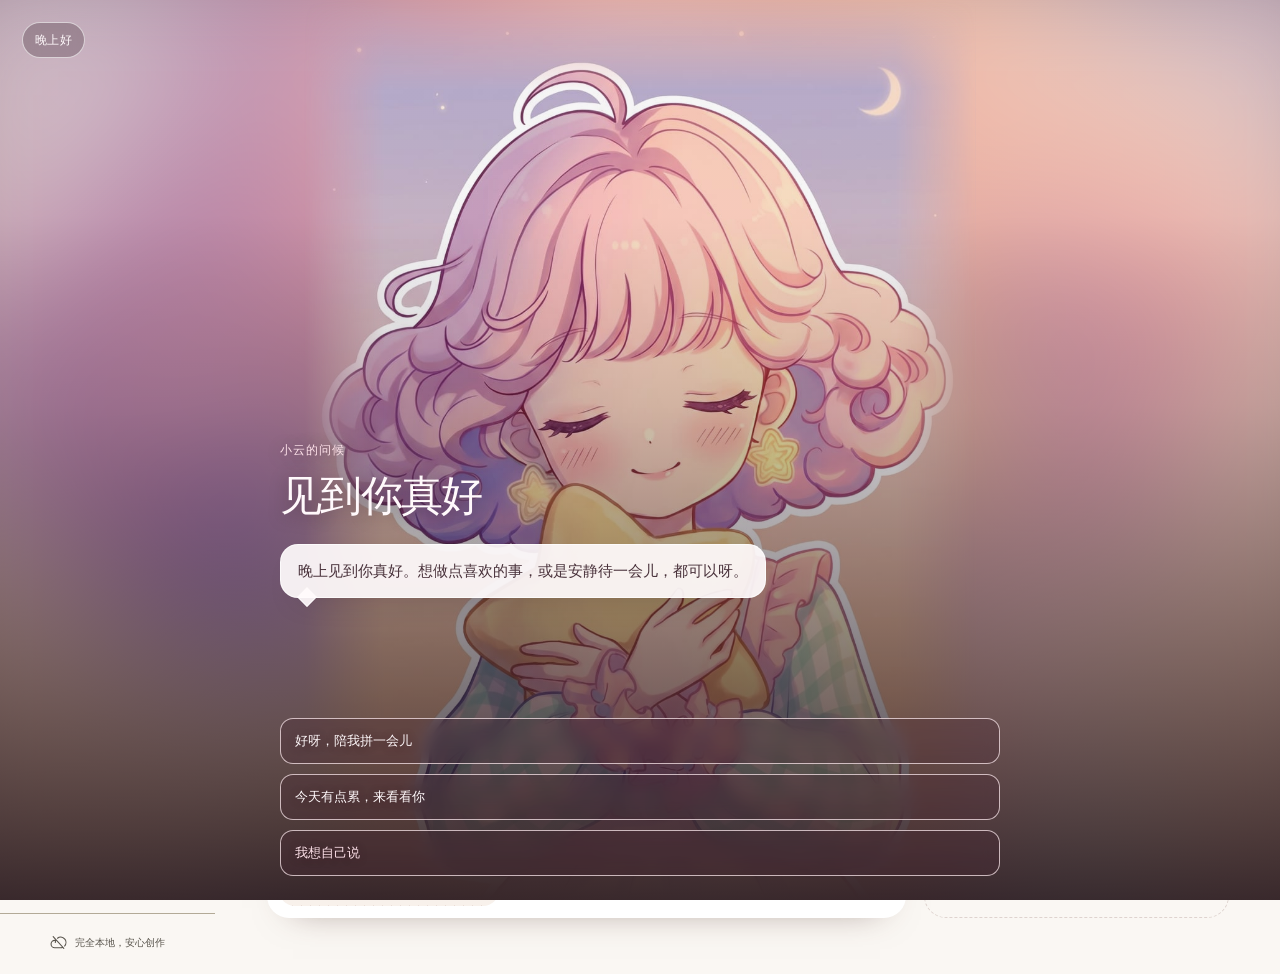
==== commit 8d7f6848: "Publish subscription-free diagram import and branded header watermark" ====
--- a/app/index.html
+++ b/app/index.html
@@ -183,7 +183,7 @@
         document.head.appendChild(manifest);
       })();
     </script>
-    <script type="module" crossorigin src="./assets/index-DCyOjdOH.js"></script>
+    <script type="module" crossorigin src="./assets/index-BL1yTPdB.js"></script>
     <link rel="stylesheet" crossorigin href="./assets/index-BSyCcmzO.css">
   </head>
   <body>
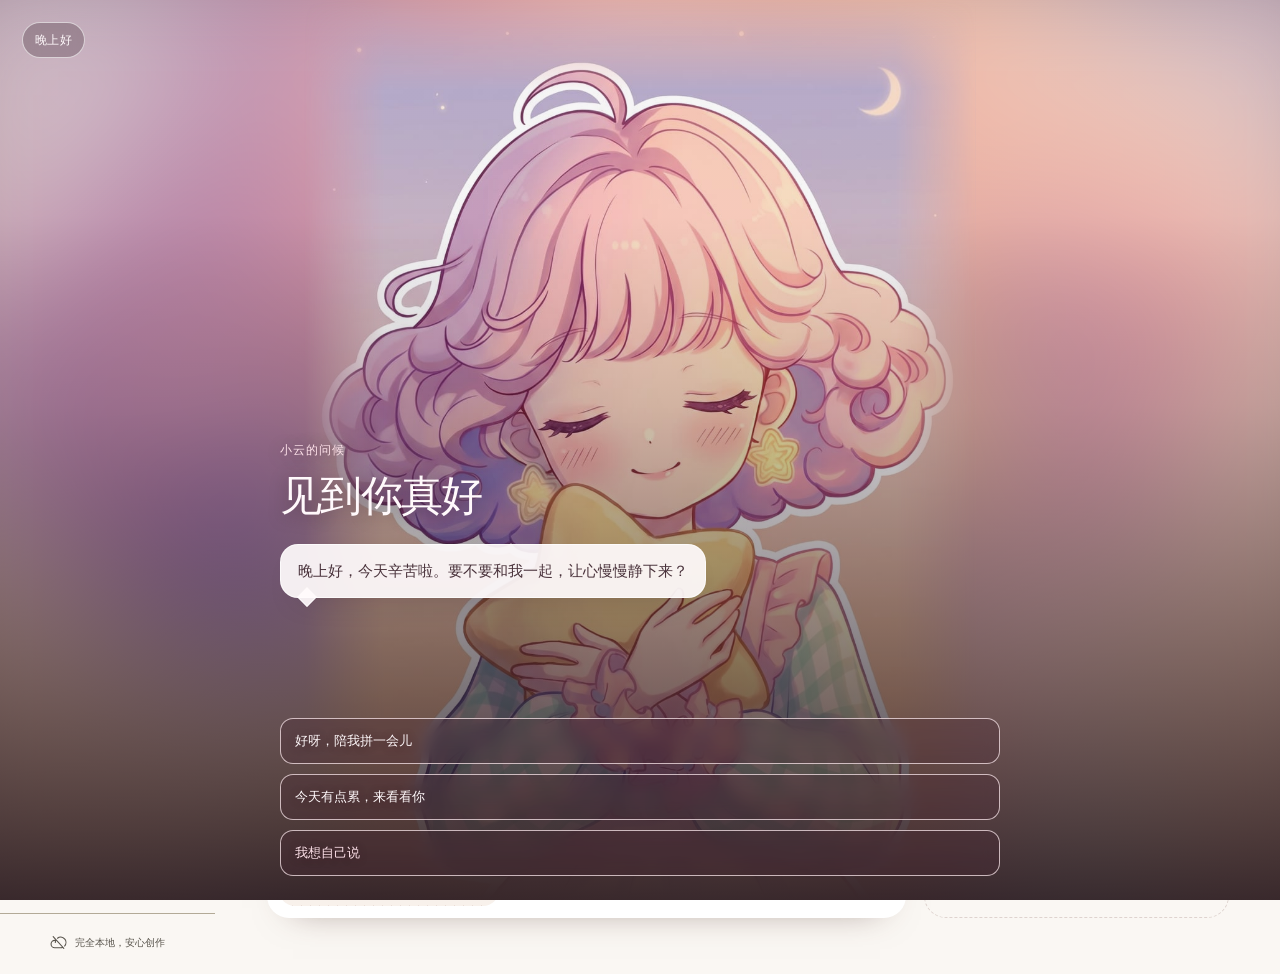
==== commit a0c8a813: "Xingzi store publish: xinzi.work (ad31bc4b-7647-4cba-b010-02d5d021af86)" ====
--- a/app/index.html
+++ b/app/index.html
@@ -183,8 +183,8 @@
         document.head.appendChild(manifest);
       })();
     </script>
-    <script type="module" crossorigin src="./assets/index-BL1yTPdB.js"></script>
-    <link rel="stylesheet" crossorigin href="./assets/index-BSyCcmzO.css">
+    <script type="module" crossorigin src="./assets/index-C3W16nnz.js"></script>
+    <link rel="stylesheet" crossorigin href="./assets/index-CtnnDb44.css">
   </head>
   <body>
     <div id="root"></div>
--- a/app/assets/index-CtnnDb44.css
+++ b/app/assets/index-CtnnDb44.css
@@ -0,0 +1 @@
+.privacy-gate{position:fixed;top:0;right:0;bottom:0;left:0;z-index:600;display:grid;place-items:center;overflow:auto;padding:max(18px,env(safe-area-inset-top)) 16px max(18px,env(safe-area-inset-bottom));background:radial-gradient(90% 60% at 50% 0%,rgba(255,255,255,.72),transparent 70%),radial-gradient(70% 50% at 92% 100%,rgba(201,123,132,.16),transparent 72%),var(--background, #f4f1ea);color:var(--text-primary, #1f1f1d);font-family:var(--font-sans, "Noto Sans SC", "PingFang SC", "Microsoft YaHei", sans-serif)}.privacy-gate:before{content:"";position:fixed;top:0;right:0;bottom:0;left:0;pointer-events:none;background-image:radial-gradient(circle,rgba(140,133,116,.24) 1px,transparent 1.2px);background-size:22px 22px;opacity:.4;mask-image:radial-gradient(70% 55% at 50% 40%,#000 0%,transparent 82%);-webkit-mask-image:radial-gradient(70% 55% at 50% 40%,#000 0%,transparent 82%)}.privacy-gate-card{position:relative;width:min(560px,100%);max-height:calc(100dvh - 36px);display:flex;flex-direction:column;border:1px solid var(--divider, #e2dccd);border-radius:22px;background:var(--surface-elevated, #ffffff);box-shadow:0 26px 70px -30px #2620186b,0 2px 6px #2620180f;overflow:hidden}.privacy-gate-head{padding:26px 26px 4px}.privacy-badge{display:inline-flex;align-items:center;gap:7px;padding:5px 11px;border:1px solid var(--divider, #e2dccd);border-radius:999px;color:var(--text-secondary, #57534b);font-size:12px;letter-spacing:.04em}.privacy-gate-head h1{margin:14px 0 8px;font-family:var(--font-serif, "Noto Serif SC", "Songti SC", serif);font-size:clamp(24px,5.4vw,30px);line-height:1.25;letter-spacing:-.01em}.privacy-lead{margin:0;color:var(--text-secondary, #57534b);font-size:14px;line-height:1.8}.privacy-gate-body{overflow-y:auto;padding:14px 26px 4px;-webkit-overflow-scrolling:touch}.privacy-points{display:flex;flex-direction:column;gap:12px;margin:0;padding:0;list-style:none}.privacy-points li{display:grid;grid-template-columns:84px 1fr;gap:10px;padding-bottom:12px;border-bottom:1px dashed var(--divider, #e2dccd)}.privacy-points li:last-child{border-bottom:0;padding-bottom:0}.privacy-points strong{font-size:13.5px;font-weight:700;color:var(--text-primary, #1f1f1d)}.privacy-points span{color:var(--text-secondary, #57534b);font-size:13px;line-height:1.75}.privacy-note{margin:16px 0 0;padding:12px 14px;border-radius:12px;background:var(--surface-soft, #efebe1);color:var(--text-secondary, #57534b);font-size:12.5px;line-height:1.75}.privacy-links{margin:14px 0 0;color:var(--text-secondary, #57534b);font-size:13px;line-height:1.9}.privacy-links button{padding:0 2px;border:0;background:none;color:var(--text-primary, #1f1f1d);font:inherit;font-weight:600;text-decoration:underline;text-decoration-color:#a63d338c;text-underline-offset:4px;cursor:pointer}.privacy-gate-foot{padding:14px 26px 20px;border-top:1px solid var(--divider, #e2dccd);background:var(--surface, #fbfaf6)}.privacy-actions{display:flex;gap:10px}.privacy-actions>button{flex:1;min-height:48px;display:inline-flex;align-items:center;justify-content:center;gap:7px;padding:0 16px;border-radius:999px;font:inherit;font-size:15px;font-weight:600;cursor:pointer}.privacy-primary{border:1px solid var(--accent, #26262a);background:var(--accent, #26262a);color:var(--text-on-accent, #fbfaf6)}.privacy-primary:hover{background:var(--accent-hover, #101012)}.privacy-secondary{border:1px solid var(--border, #b3aa97);background:transparent;color:var(--text-secondary, #57534b)}.privacy-secondary:hover{background:var(--surface-soft, #efebe1)}.privacy-actions>button:focus-visible{outline:3px solid var(--focus-ring, #26262a);outline-offset:3px}.privacy-meta{margin:10px 0 0;text-align:center;color:var(--text-disabled, #9a9488);font-size:11.5px}.privacy-gate-declined{text-align:center}.privacy-declined-card{position:relative;width:min(440px,100%);padding:34px 26px 26px;border:1px solid var(--divider, #e2dccd);border-radius:22px;background:var(--surface-elevated, #ffffff);box-shadow:var(--e2, 0 14px 34px -10px rgba(38, 32, 24, .22))}.privacy-declined-card h1{margin:14px 0 10px;font-family:var(--font-serif, "Noto Serif SC", "Songti SC", serif);font-size:24px}.privacy-declined-card p{margin:8px 0;color:var(--text-secondary, #57534b);font-size:13.5px;line-height:1.8}.privacy-declined-hint{color:var(--text-disabled, #9a9488)!important;font-size:12.5px!important}.privacy-declined-card .privacy-actions{margin-top:18px}.legal-viewer{position:fixed;top:0;right:0;bottom:0;left:0;z-index:700;display:flex;flex-direction:column;background:var(--surface, #fbfaf6)}.legal-viewer-bar{display:grid;grid-template-columns:1fr auto 1fr;align-items:center;gap:8px;min-height:calc(54px + env(safe-area-inset-top));padding:env(safe-area-inset-top) 12px 0;border-bottom:1px solid var(--divider, #e2dccd);background:var(--surface-elevated, #ffffff)}.legal-viewer-bar strong{font-size:15px;font-weight:600}.legal-back{justify-self:start;display:inline-flex;align-items:center;gap:4px;min-height:40px;padding:0 10px 0 4px;border:0;border-radius:999px;background:none;color:var(--text-primary, #1f1f1d);font:inherit;font-size:14px;cursor:pointer}.legal-back:hover{background:var(--surface-soft, #efebe1)}.legal-frame{flex:1;width:100%;border:0;background:var(--background, #f4f1ea)}@media(max-width:420px){.privacy-gate{padding-inline:10px}.privacy-gate-card{max-height:calc(100dvh - 20px);border-radius:18px}.privacy-gate-head{padding:20px 18px 2px}.privacy-gate-body{padding:10px 18px 2px}.privacy-gate-foot{padding:12px 18px 16px}.privacy-points li{grid-template-columns:72px 1fr}.privacy-actions>button{min-height:46px;font-size:14px}}@media(prefers-color-scheme:dark){.privacy-gate{background:radial-gradient(90% 60% at 50% 0%,rgba(232,179,189,.08),transparent 70%),radial-gradient(70% 50% at 92% 100%,rgba(201,123,132,.12),transparent 72%),#171214;color:#f4efea}.privacy-gate-card,.privacy-declined-card,.legal-viewer-bar{background:#211b1d;border-color:#3b3235}.privacy-gate-foot{background:#1b1618;border-color:#3b3235}.privacy-note{background:#2a2225}.privacy-primary{background:#e8b3bd;border-color:#e8b3bd;color:#241a1d}.privacy-primary:hover{background:#f2c4cc}.privacy-secondary{border-color:#5a4b50;color:#e6ddd7}.privacy-secondary:hover,.legal-back:hover{background:#2a2225}.privacy-declined-card h1,.privacy-gate-head h1,.privacy-points strong,.legal-viewer-bar strong{color:#f4efea}.privacy-points span,.privacy-lead,.privacy-links,.privacy-declined-card p{color:#cfc2bd}.privacy-links button{color:#f4efea}.legal-frame{background:#171214}}.diagram-import{--diagram-reserve: 130px;max-width:min(100%,760px)}.diagram-stage{display:flex;flex-direction:column;align-items:stretch;gap:14px;padding:20px;border:1px solid color-mix(in srgb,var(--border) 55%,transparent);border-radius:20px;background:var(--surface);transition:border-color var(--dur-3) var(--ease-out),background var(--dur-3) var(--ease-out),box-shadow var(--dur-3) var(--ease-out)}.diagram-stage[data-state=empty]{align-items:center;justify-content:center;gap:12px;min-height:clamp(300px,48vh,440px);padding:32px 24px;border-width:1.5px;border-style:dashed;text-align:center}.diagram-stage[data-dragging]{border-color:var(--accent);background:var(--accent-soft)}.diagram-stage[data-state=busy]{border-color:color-mix(in srgb,var(--accent) 45%,transparent);box-shadow:0 0 0 4px color-mix(in srgb,var(--accent) 9%,transparent)}.diagram-stage-icon{display:grid;place-items:center;width:64px;height:64px;border-radius:18px;background:var(--accent-soft);color:var(--accent)}.diagram-stage h2{font-size:20px}.diagram-stage[data-state=empty]>p{font-size:12.5px;line-height:1.7;color:var(--muted);margin:0}.diagram-stage[data-state=empty]>small{font-size:11px;line-height:1.6;color:var(--muted)}.diagram-stage-bar{display:flex;align-items:center;justify-content:space-between;gap:12px;text-align:left;padding:0 2px}.diagram-stage-file{display:grid;gap:3px;min-width:0}.diagram-stage-file strong{font-size:13px;font-weight:600;color:var(--text);overflow:hidden;text-overflow:ellipsis;white-space:nowrap}.diagram-stage-file small{font-size:11px;color:var(--muted);font-variant-numeric:tabular-nums}.diagram-frame-holder{display:flex;justify-content:center;width:100%}.diagram-frame{position:relative;overflow:hidden;border-radius:14px;background:var(--surface-soft);box-shadow:0 0 0 1.5px color-mix(in srgb,var(--accent) 55%,transparent),0 14px 30px -24px var(--material-shadow)}.diagram-gesture{position:absolute;top:0;right:0;bottom:0;left:0;touch-action:none;user-select:none;-webkit-user-select:none;-webkit-touch-callout:none;cursor:grab;overscroll-behavior:contain}.diagram-gesture:active{cursor:grabbing}.diagram-gesture img{position:absolute;max-width:none;pointer-events:none;object-fit:fill}.diagram-range-cross{position:absolute;top:0;right:0;bottom:0;left:0;pointer-events:none;background:linear-gradient(90deg,transparent calc(50% - .5px),#e8b3bd66 50%,transparent calc(50% + .5px)),linear-gradient(transparent calc(50% - .5px),#e8b3bd66 50%,transparent calc(50% + .5px))}.diagram-overlay{position:absolute;top:0;right:0;bottom:0;left:0;z-index:3;display:grid;place-items:center;padding:16px;border-radius:inherit;background:color-mix(in srgb,var(--surface) 82%,transparent);backdrop-filter:blur(3px);-webkit-backdrop-filter:blur(3px)}.diagram-stage-wait{display:grid;place-items:center;min-height:clamp(180px,34vh,300px);border-radius:14px;background:var(--surface-soft)}.diagram-progress{display:flex;flex-direction:column;align-items:center;gap:10px;width:100%;max-width:320px;text-align:center}.diagram-progress-readout{display:flex;flex-direction:column;align-items:center;gap:4px}.diagram-progress-readout strong{font-size:32px;line-height:1;font-weight:600;letter-spacing:-.01em;color:var(--text);font-variant-numeric:tabular-nums}.diagram-progress-readout strong em{font-style:normal;font-size:15px;color:var(--muted);margin-left:2px}.diagram-progress-readout span{font-size:12px;line-height:1.5;color:var(--muted)}.diagram-progress progress{width:100%;height:6px}.diagram-progress .btn{min-height:36px;padding:7px 16px}.diagram-stage-caption{font-size:11px;line-height:1.6;color:var(--muted);text-align:center;margin:0}.diagram-stage-body{display:flex;flex-direction:column;gap:12px;width:100%}.diagram-stage-side{display:flex;flex-direction:column;gap:10px;width:100%}.diagram-stage-actions{display:flex;align-items:center;justify-content:space-between;gap:12px;flex-wrap:wrap;width:100%}.diagram-zoom{display:flex;gap:8px;flex-wrap:wrap}.diagram-zoom .btn{min-height:36px;padding:8px 12px;font-size:11px}.diagram-stage-actions>.btn{min-height:44px;padding:0 20px;font-size:12px}.diagram-result{display:grid;gap:12px;text-align:left}.diagram-result h2{font-size:17px}.diagram-result p{font-size:12px;line-height:1.7;color:var(--muted);margin:0}.diagram-result canvas{display:block;margin:0 auto;max-width:100%;height:auto;max-height:min(46vh,440px);border-radius:8px;object-fit:contain;image-rendering:pixelated}.diagram-result .button-row{justify-content:flex-end;flex-wrap:wrap}.diagram-error{color:var(--danger, #ad472b);font-size:12px;line-height:1.6;margin:0;overflow-wrap:anywhere}.diagram-privacy{display:flex;align-items:center;gap:8px;font-size:12px;line-height:1.7;color:var(--muted);margin:18px 0 0}.diagram-privacy svg{flex-shrink:0;color:var(--success, #4b7d4f)}.transparent-fill{display:flex;align-items:center;justify-content:space-between;gap:16px;flex-wrap:wrap;padding:14px 16px;border:1px solid var(--accent);border-radius:14px;background:var(--surface);color:var(--text)}.transparent-fill strong{font-size:15px}.transparent-fill p{margin:6px 0 0;font-size:12px;line-height:1.6;color:var(--text-muted)}.transparent-fill .button-row{flex-wrap:wrap;margin:0;gap:8px}.diagram-review{padding:14px 0}.diagram-review summary{cursor:pointer}.diagram-review-list{max-height:260px;overflow:auto;display:grid;gap:6px;margin-top:10px}.diagram-review-list button{text-align:left;padding:8px 10px;border:1px solid var(--border);border-radius:8px;background:var(--surface);color:var(--text);cursor:pointer}.diagram-origin{font-size:12px;line-height:1.5;color:var(--text-muted)}@media(min-width:900px){.diagram-import{--diagram-reserve: 52px}.diagram-stage-body{flex-direction:row;align-items:flex-start;justify-content:center;gap:22px}.diagram-frame-holder{flex:1 1 auto;min-width:0}.diagram-stage-side{flex:none;width:190px;padding-top:6px;gap:12px}.diagram-stage-side .diagram-stage-caption{text-align:left}.diagram-stage-actions{flex-direction:column;align-items:stretch;gap:8px}.diagram-zoom{flex-direction:column;gap:8px}.diagram-zoom .btn,.diagram-stage-actions>.btn{width:100%}}@media(max-width:600px){.diagram-import{--diagram-reserve: 175px}.diagram-stage{padding:14px;border-radius:16px;gap:12px}.diagram-stage[data-state=empty]{min-height:300px;padding:26px 18px}.diagram-stage-actions{flex-wrap:nowrap;gap:8px}.diagram-stage-actions>.btn{flex:none;min-height:42px;padding:0 14px;font-size:12px}.diagram-zoom{flex:1 1 auto;flex-wrap:nowrap;min-width:0;gap:6px}.diagram-zoom .btn{flex:0 1 auto;min-height:38px;padding:0 8px;white-space:nowrap}.diagram-progress-readout strong{font-size:28px}.diagram-result .button-row{flex-direction:column-reverse;align-items:stretch}.diagram-result .button-row .btn{width:100%}.transparent-fill{padding:14px;gap:12px}.transparent-fill .button-row{width:100%}.transparent-fill .btn{flex:1;min-height:44px}}@media(max-width:360px){.diagram-stage-actions{flex-direction:column-reverse;align-items:stretch}.diagram-stage-actions>.btn,.diagram-zoom{width:100%}.diagram-zoom{justify-content:space-between}}.mk{display:flex;flex-direction:column;gap:14px;max-width:780px;margin:0 auto;padding:18px 16px 10px;min-height:calc(100dvh - var(--header))}.mk-top{display:flex;align-items:center;gap:12px;padding:2px 2px 0}.mk-icon{flex:0 0 auto;width:40px;height:40px;display:grid;place-items:center;border-radius:var(--r-full);border:1px solid var(--divider);background:var(--surface);color:var(--text-secondary);transition:background var(--dur-1) var(--ease-out)}.mk-icon:hover{background:var(--surface-soft);color:var(--text-primary)}.mk-heading{flex:1;min-width:0;display:flex;flex-direction:column;gap:1px}.mk-heading strong{font-family:var(--font-serif);font-size:18px;font-weight:600;line-height:1.35;white-space:nowrap;overflow:hidden;text-overflow:ellipsis}.mk-kicker{font-size:10.5px}.mk-stage{position:relative;flex:1;min-height:400px;border-radius:var(--r-lg);background:var(--surface);border:1px solid var(--divider);overflow:hidden;touch-action:none;-webkit-user-select:none;user-select:none;cursor:crosshair}.mk-canvas{position:absolute;top:0;right:0;bottom:0;left:0;display:block;width:100%;height:100%}.mk-zoom{position:absolute;z-index:3;top:12px;right:12px;display:flex;align-items:center;gap:2px;min-height:36px;padding:3px;border:1px solid var(--divider);border-radius:var(--r-md);background:color-mix(in srgb,var(--surface) 94%,transparent);box-shadow:var(--e1);color:var(--text-secondary);cursor:default;touch-action:manipulation}.mk-zoom button{display:grid;place-items:center;width:30px;height:30px;border:0;border-radius:var(--r-sm);background:transparent;color:inherit;cursor:pointer}.mk-zoom button:hover{background:var(--surface-soft);color:var(--text-primary)}.mk-zoom button:disabled{opacity:.35;cursor:default}.mk-zoom button:focus-visible{outline:2px solid var(--text-secondary);outline-offset:1px}.mk-zoom span{min-width:42px;text-align:center;font-family:var(--font-mono);font-size:11px;font-variant-numeric:tabular-nums}.mk-marker{position:absolute;pointer-events:none}.mk-peek{position:absolute;top:14px;right:14px;bottom:14px;left:14px;width:calc(100% - 28px);height:calc(100% - 28px);object-fit:contain;opacity:0;pointer-events:none;transition:opacity var(--dur-2) var(--ease-out);filter:saturate(.92)}.mk-peek.is-on{opacity:.94}.mk-peek-label{position:absolute;left:50%;bottom:14px;transform:translate(-50%);padding:6px 12px;border-radius:var(--r-full);background:var(--surface);border:1px solid var(--divider);font-size:11px;color:var(--text-secondary);pointer-events:none;animation:mk-fade var(--dur-2) var(--ease-out)}@keyframes mk-fade{0%{opacity:0;transform:translate(-50%,4px)}to{opacity:1;transform:translate(-50%)}}.mk-ritual{position:absolute;left:50%;bottom:22px;transform:translate(-50%);margin:0;font-family:var(--font-serif);font-size:14px;color:var(--text-secondary);pointer-events:none;animation:mk-fade .6s var(--ease-out) both}.mk-loading,.mk-empty{position:absolute;top:0;right:0;bottom:0;left:0;display:flex;flex-direction:column;align-items:center;justify-content:center;gap:10px;text-align:center;padding:24px;background:color-mix(in srgb,var(--surface) 88%,transparent);-webkit-backdrop-filter:blur(2px);backdrop-filter:blur(2px)}.mk-empty h2{margin:0;font-family:var(--font-serif);font-size:24px}.mk-empty p{margin:0;font-size:13px;color:var(--text-secondary)}.mk-foot{display:flex;flex-direction:column;gap:10px;padding-bottom:4px}.mk-color{display:flex;align-items:center;gap:14px;padding:12px 16px;border-radius:var(--r-md);background:var(--surface);border:1px solid var(--divider);box-shadow:var(--e1)}.mk-swatch{flex:0 0 auto;width:44px;height:44px;border-radius:var(--r-sm);box-shadow:inset 0 0 0 1px #0000001f}.mk-color-text{flex:1;min-width:0;display:flex;flex-direction:column;gap:1px}.mk-code{font-family:var(--font-mono);font-size:17px;font-weight:600;letter-spacing:.02em;color:var(--text-primary)}.mk-name{font-size:12.5px;color:var(--text-secondary);white-space:nowrap;overflow:hidden;text-overflow:ellipsis}.mk-left{text-align:right;display:flex;flex-direction:column;gap:1px}.mk-left b{font-family:var(--font-mono);font-size:24px;font-weight:600;line-height:1;color:var(--text-primary)}.mk-left small{font-size:11px;color:var(--text-disabled)}.mk-sub{display:grid;grid-template-columns:1fr 1fr;gap:10px}.mk-progress{display:flex;align-items:center;gap:10px;padding:2px 2px 0;font-size:11px;color:var(--text-disabled)}.mk-track{flex:1;height:2px;border-radius:2px;background:var(--divider);overflow:hidden}.mk-track i{display:block;height:100%;background:var(--text-primary);transition:width var(--dur-3) var(--ease-out)}.mk-legend{display:flex;align-items:center;justify-content:center;gap:14px;min-height:16px;color:var(--text-disabled);font-size:10.5px}.mk-legend span{display:inline-flex;align-items:center;gap:5px;white-space:nowrap}.mk-legend-mark{display:inline-block;width:10px;height:10px;border-radius:50%;box-sizing:border-box}.mk-legend-mark.is-pending{background:var(--text-primary);box-shadow:0 0 6px 2px color-mix(in srgb,var(--text-primary) 34%,transparent)}.mk-legend-mark.is-settled{background:transparent;border:3px solid color-mix(in srgb,var(--text-secondary) 26%,transparent)}.mk-legend-mark.is-target{border-radius:3px;border:1.5px solid var(--text-primary)}.mk-hint{display:flex;align-items:center;justify-content:center;gap:6px;margin:0;font-size:11px;color:var(--text-disabled)}.mk-note{position:fixed;z-index:60;left:calc(50% + var(--sidebar) / 2);bottom:30px;translate:-50% 0;display:inline-flex;align-items:center;gap:7px;padding:6px 12px 6px 10px;white-space:nowrap;border-radius:var(--r-full);border:1px solid color-mix(in srgb,var(--border) 26%,transparent);background:linear-gradient(168deg,#fdfbf4f7,#f3ecdcf7);box-shadow:0 1px #ffffffe6 inset,0 -1px #7a6c521a inset,0 10px 20px -14px #342a1a73,0 2px 5px -3px #342a1a29;font-size:12px;line-height:1.5;color:var(--text-primary);pointer-events:none;animation:mk-note-in .2s var(--ease-out) both}.mk-note-dot{flex:0 0 auto;width:9px;height:9px;border-radius:50%;box-shadow:inset 0 -1px 1px #0000003d,inset 0 1px 1px #ffffff80}.mk-note b{font-family:var(--font-mono);font-size:13px;font-weight:700;font-variant-numeric:tabular-nums}.mk-note.is-leaving{animation:mk-note-out .16s var(--ease-out) both}@keyframes mk-note-in{0%{opacity:0;transform:translateY(6px)}to{opacity:1;transform:translateY(0)}}@keyframes mk-note-out{0%{opacity:1;transform:translateY(0)}to{opacity:0;transform:translateY(4px)}}:root[data-theme=dark] .mk-note{border-color:color-mix(in srgb,var(--border) 34%,transparent);background:linear-gradient(168deg,#2b2d30f7,#1d1f22f7);box-shadow:0 1px #ffffff14 inset,0 -1px #0000008c inset,0 10px 20px -14px #000000b3,0 2px 5px -3px #00000073}@media(max-width:760px){.mk-note{left:50%;bottom:calc(84px + env(safe-area-inset-bottom,0px))}}@media(prefers-reduced-motion:reduce){.mk-note.is-leaving{opacity:0}}@media(max-width:760px){.mk{padding:12px 12px 88px;min-height:calc(100dvh - var(--header));gap:12px}.mk-stage{min-height:46dvh}.mk-color{padding:10px 14px}.mk-swatch{width:38px;height:38px}.mk-hint{display:none}}:root{font-family:PingFang SC,Microsoft YaHei,-apple-system,BlinkMacSystemFont,Segoe UI,sans-serif;color:var(--text-primary);background:var(--background);font-synthesis:none;color-scheme:light;text-rendering:optimizeLegibility;-webkit-font-smoothing:antialiased;--background: #f5f6f8;--surface: #ffffff;--surface-elevated: #ffffff;--surface-soft: #f9fafb;--overlay: rgba(255, 255, 255, .96);--border: #75818d;--divider: #eceef1;--text-primary: #29323b;--text-secondary: #68737f;--text-disabled: #9aa4af;--accent: #ad4938;--accent-hover: #983e30;--accent-soft: #fcf0ec;--success: #3d754f;--warning: #8c5c17;--danger: #b14e42;--shadow: 0 12px 35px rgba(36, 44, 59, .12);--scrim: rgba(18, 24, 32, .48);--canvas-bg: #f7f8fa;--grid-line: rgba(93, 105, 118, .2);--grid-line-major: rgba(93, 105, 118, .3);--grid-margin: rgba(173, 73, 56, .07);--cell-empty: #f7f8fa;--cell-selected: rgba(65, 141, 175, .28);--cell-done: rgba(246, 248, 250, .78);--cell-next: rgba(199, 96, 76, .2);--highlight: rgba(199, 96, 76, .2);--text-on-accent: #ffffff;--bead-highlight: rgba(255, 255, 255, .4);--bead-shadow: rgba(20, 28, 36, .08);--focus-ring: var(--accent);--scrim-border: rgba(255, 255, 255, .6);--skeleton: #e9edf1;--checker-a: #e6e9ed;--checker-b: #f7f8fa;--success-soft: #eaf0ec;--success-solid: #42674c;--text-on-success: #ffffff;--danger-soft: #fcf0ee;--selection-stroke: #246e8a;--selection-draft: rgba(65, 141, 175, .16);--cell-muted: rgba(246, 248, 250, .88);--data-label-light: #ffffff;--data-label-dark: #101418;--material-shadow: rgba(0, 0, 0, .12);--illustration-1: #dcaca2;--illustration-2: #d3a7a2;--illustration-3: #b48e95;--illustration-4: #729ca1;--illustration-5: #85aaa9;--illustration-6: #98b8b6;--bg: var(--background);--canvas: var(--canvas-bg);--text: var(--text-primary);--muted: var(--text-secondary);--subtle: var(--text-secondary);--line: var(--border);--sidebar: 216px;--header: 70px;--radius: 14px}:root[data-theme=dark]{color-scheme:dark;--background: #171315;--surface: #211b1e;--surface-elevated: #2a2225;--surface-soft: #241d20;--overlay: rgba(33, 27, 30, .97);--border: #5e4d51;--divider: #34292d;--text-primary: #f3eae7;--text-secondary: #b9a9a6;--text-disabled: #8a7a76;--accent: #e8b3bd;--accent-hover: #f2c4cc;--accent-soft: #39292e;--success: #a7c9ae;--warning: #e3bd82;--danger: #e79086;--shadow: 0 16px 40px rgba(0, 0, 0, .55);--scrim: rgba(12, 8, 10, .66);--canvas-bg: #1b1619;--grid-line: rgba(214, 180, 184, .16);--grid-line-major: rgba(214, 180, 184, .26);--grid-margin: rgba(232, 179, 189, .06);--cell-empty: #1b1619;--cell-selected: rgba(224, 178, 124, .26);--cell-done: rgba(23, 19, 21, .62);--cell-next: rgba(224, 138, 128, .22);--highlight: rgba(224, 138, 128, .22);--text-on-accent: #2b1a1f;--bead-highlight: rgba(255, 255, 255, .2);--bead-shadow: rgba(0, 0, 0, .45);--focus-ring: #f0c0c8;--scrim-border: rgba(255, 255, 255, .16);--skeleton: #2c2327;--checker-a: #2b2226;--checker-b: #1b1619;--bg: var(--background);--canvas: var(--canvas-bg);--text: var(--text-primary);--muted: var(--text-secondary);--subtle: var(--text-secondary);--line: var(--border);--success-soft: #26332b;--success-solid: #a7c9ae;--text-on-success: #1b221c;--danger-soft: #3b2728;--selection-stroke: #e0b27c;--selection-draft: rgba(224, 178, 124, .16);--cell-muted: rgba(23, 19, 21, .82);--data-label-light: #ffffff;--data-label-dark: #141011;--material-shadow: rgba(0, 0, 0, .45);--illustration-1: #b08a84;--illustration-2: #a17f7a;--illustration-3: #9a7b84;--illustration-4: #7d6a79;--illustration-5: #8d757c;--illustration-6: #a98b90}*{box-sizing:border-box}body{margin:0;min-width:320px;color:var(--text-primary);background:var(--background)}#root{min-height:100dvh;background:var(--background)}button,input,select,textarea{font:inherit}button{cursor:pointer}button,a,input,select,textarea{-webkit-tap-highlight-color:transparent}button{color:inherit}button:disabled{cursor:not-allowed;opacity:.42}button:focus-visible,input:focus-visible,select:focus-visible,textarea:focus-visible,a:focus-visible{outline:3px solid var(--focus-ring);outline-offset:3px}button{transition:background .17s,color .17s,transform .17s}button:active:not(:disabled){transform:translateY(1px)}button svg{flex-shrink:0}h1,h2,h3,h4,p{margin:0}h1{font-size:27px;font-weight:650;letter-spacing:-.7px;line-height:1.4}h2{font-size:19px;font-weight:650}h3{font-size:14px;font-weight:650}h4{font-size:14px}p{font-size:13px;line-height:1.85;color:var(--muted)}small{font-size:11px}strong,b{font-weight:600}input:not([type=range],[type=checkbox],[type=radio],[type=color]),select,textarea{width:100%;min-height:42px;padding:10px 12px;border:1px solid var(--line);border-radius:8px;background:var(--surface);color:var(--text);font-size:12px;outline-offset:2px}input::placeholder,textarea::placeholder{color:var(--muted)}input[type=checkbox],input[type=radio]{accent-color:var(--accent)}select option,select optgroup{color:var(--text-primary);background:var(--surface-elevated)}input[type=range]::-webkit-slider-runnable-track{height:4px;border-radius:999px;background:var(--divider)}input[type=range]::-webkit-slider-thumb{width:16px;height:16px;margin-top:-6px;border:2px solid var(--surface-elevated);border-radius:50%;background:var(--accent);box-shadow:0 1px 4px var(--bead-shadow);-webkit-appearance:none;-moz-appearance:none;appearance:none}input[type=range]::-moz-range-track{height:4px;border-radius:999px;background:var(--divider)}input[type=range]::-moz-range-thumb{width:12px;height:12px;border:2px solid var(--surface-elevated);border-radius:50%;background:var(--accent)}*{scrollbar-color:var(--text-disabled) var(--surface-soft);scrollbar-width:thin}*::-webkit-scrollbar{width:10px;height:10px}*::-webkit-scrollbar-track{background:var(--surface-soft)}*::-webkit-scrollbar-thumb{border:3px solid var(--surface-soft);border-radius:999px;background:var(--text-disabled)}select{cursor:pointer}input[type=range]{-webkit-appearance:none;-moz-appearance:none;appearance:none;background:transparent;accent-color:var(--accent);width:100%;height:4px;cursor:pointer;margin:14px 0 0}progress{-webkit-appearance:none;-moz-appearance:none;appearance:none;width:100%;height:5px;border:0;overflow:hidden;border-radius:8px;background:var(--line)}progress::-webkit-progress-bar{background:var(--line);border-radius:8px}progress::-webkit-progress-value{background:var(--accent);border-radius:8px}progress::-moz-progress-bar{background:var(--accent)}.app-shell{display:flex;min-height:100dvh}.sidebar{position:fixed;inset:0 auto 0 0;width:var(--sidebar);background:var(--surface);border-right:1px solid var(--line);padding:30px 20px 0;display:flex;flex-direction:column;z-index:25}.brand{display:flex;align-items:center;gap:12px;border:0;background:none;text-align:left;padding:0 10px}.brand-symbol{display:grid;grid-template-columns:repeat(2,11px);grid-template-rows:repeat(2,11px);gap:4px;transform:rotate(-7deg)}.brand-symbol i{display:block;background:var(--accent);border-radius:3px;position:relative}.brand-symbol i:after{content:"";position:absolute;width:3px;height:3px;border-radius:50%;background:var(--surface);top:4px;left:4px}.brand strong{font-size:20px;letter-spacing:1px;display:block;line-height:1.25;white-space:nowrap}.brand small{font-size:10px;letter-spacing:1px;color:var(--muted)}.sidebar-new{border:1px solid var(--brand-line);background:var(--brand-soft);color:var(--brand-ink);border-radius:9px;min-height:43px;display:flex;align-items:center;justify-content:center;gap:9px;font-size:12px;font-weight:600;margin:30px 0 28px}.sidebar-new:hover{background:var(--line)}.sidebar-label{font-size:10px;color:var(--muted);padding:0 14px;margin-bottom:12px}.sidebar nav{display:flex;flex-direction:column;gap:6px}.sidebar nav button{display:flex;align-items:center;gap:13px;background:none;border:0;padding:13px 14px;font-size:12px;color:var(--text-secondary);border-radius:8px;text-align:left;white-space:nowrap;position:relative;min-height:44px}.sidebar nav button:hover{background:var(--surface-soft)}.sidebar nav button.active{background:var(--brand-soft);color:var(--brand-ink);font-weight:600}.sidebar nav button.active i{width:5px;height:5px;border-radius:50%;background:var(--brand);margin-left:auto}.sidebar-bottom{margin-top:auto;padding-top:35px}.sidebar-tip{background:var(--surface-soft);border:1px solid var(--line);padding:18px 15px;border-radius:10px;margin-bottom:22px}.sidebar-tip svg{color:var(--brand);margin-bottom:12px}.sidebar-tip strong{display:block;font-size:12px;margin-bottom:7px}.sidebar-tip p{font-size:11px;line-height:1.85}.sidebar-help{display:flex;align-items:center;gap:11px;background:none;border:0;width:100%;padding:12px;color:var(--text-secondary);font-size:12px}.sidebar-help svg:last-child{margin-left:auto}.sidebar-local{margin:18px -20px 0;border-top:1px solid var(--line);height:57px;display:flex;align-items:center;justify-content:center;gap:8px;font-size:10px;color:var(--muted)}.app-content{margin-left:var(--sidebar);width:calc(100% - var(--sidebar));min-width:0}.topbar{height:var(--header);background:var(--surface);border-bottom:1px solid var(--line);display:flex;align-items:center;justify-content:space-between;padding:0 34px;position:relative;z-index:15}.topbar-location{font-size:12px;font-weight:500;display:flex;align-items:center;gap:12px}.topbar-location>span{font-size:9px;font-weight:400;color:var(--muted);border:1px solid var(--line);border-radius:4px;padding:2px 4px}.topbar-actions{display:flex;align-items:center;gap:12px}.save-indicator,.offline-indicator{display:flex;align-items:center;gap:6px;font-size:10px;color:var(--muted)}.save-indicator svg{color:var(--success)}.save-indicator.error{color:var(--accent)}.topbar-divider{width:1px;height:17px;background:var(--line);margin:0 4px}.user-avatar{display:grid;place-items:center;width:29px;height:29px;border-radius:50%;background:var(--accent-soft);color:var(--accent);font-size:11px;margin-left:7px}.brand-symbol-img{width:36px;height:36px;border-radius:10px;flex:none}@media(max-width:760px){.brand-symbol-img{width:29px;height:29px}}.mobile-brand,.mobile-nav{display:none}.page-content{animation:page-enter .2s ease-out}.loading-screen{padding:100px;text-align:center;color:var(--muted)}.btn{min-height:39px;padding:10px 15px;display:inline-flex;align-items:center;justify-content:center;gap:8px;border:1px solid var(--line);border-radius:8px;background:var(--surface);font-size:11px;font-weight:500;line-height:1.3;white-space:nowrap}.btn:not(.btn--ink):not(.btn--key):not(.btn--press):not(.btn--stamp):hover:not(:disabled){background:var(--surface-soft)}.btn.primary{background:var(--accent);border-color:var(--accent);color:var(--text-on-accent)}.btn.primary:hover:not(:disabled){background:var(--accent-hover)}.btn.quiet{border-color:transparent;background:none;color:var(--muted)}.btn.danger{background:color-mix(in srgb,var(--danger) 14%,var(--surface));color:var(--danger);border-color:color-mix(in srgb,var(--danger) 30%,var(--surface))}.btn.full{width:100%}.btn small{margin-left:auto;color:var(--muted)}.icon-button{width:33px;height:33px;display:inline-flex;align-items:center;justify-content:center;border:0;border-radius:6px;background:none;color:var(--text-secondary);padding:0}.icon-button:hover:not(:disabled){background:var(--surface-soft);color:var(--text)}.icon-button.active{background:var(--accent-soft);color:var(--accent)}.text-button{display:inline-flex;align-items:center;gap:7px;border:0;background:none;color:var(--muted);padding:4px 0;font-size:10px}.text-button:hover{color:var(--accent)}.button-row{display:flex;align-items:center;gap:10px}.button-row.spread{justify-content:space-between}.panel{background:var(--surface);border:1px solid var(--line);border-radius:var(--radius);box-shadow:var(--shadow)}.standard-page{padding:32px 34px 46px;max-width:1600px;margin:0 auto}.page-heading{display:flex;align-items:center;justify-content:space-between;gap:20px;margin-bottom:26px}.page-heading h1{margin-bottom:7px}.page-heading p{font-size:12px}.breadcrumb{font-size:10px;color:var(--muted);margin-bottom:13px;display:flex;gap:10px}.breadcrumb span{color:var(--text-secondary)}.section-heading{display:flex;align-items:center;justify-content:space-between;gap:14px;margin-bottom:16px}.section-heading h3{display:flex;align-items:center;gap:8px}.section-heading h3>span{font-size:10px;color:var(--muted);background:var(--surface-soft);padding:2px 6px;border-radius:4px}.section-heading svg{color:var(--muted)}.small-badge{font-size:9px;color:var(--muted);border:1px solid var(--line);border-radius:4px;padding:3px 6px;white-space:nowrap}.busy{display:inline-flex;align-items:center;gap:7px;color:var(--accent);font-size:11px}.spin{animation:spin 1.1s linear infinite}.empty-state{padding:50px 18px;color:var(--muted);text-align:center;font-size:13px}.field-hint{font-size:10px;line-height:1.8;margin-top:10px}.info-callout{font-size:11px;line-height:1.8;background:var(--accent-soft);color:var(--accent);border-radius:8px;padding:12px 15px;margin-bottom:20px}.success-text{display:flex;align-items:center;gap:5px;color:var(--success);font-size:10px}.danger-text{color:var(--accent)!important}.editor-layout{display:grid;grid-template-columns:minmax(0,1fr) 266px;min-height:calc(100dvh - var(--header))}.editor-main{padding:29px 28px 20px;min-width:0}.editor-main .page-heading{margin-bottom:24px}.editor-main .page-heading h1{font-size:25px}.editor-main .page-heading>.btn{margin-top:21px}.canvas-panel{border:1px solid var(--line);background:var(--surface);border-radius:12px;overflow:hidden;box-shadow:var(--shadow)}.canvas-header{display:flex;align-items:center;justify-content:space-between;gap:10px;padding:16px 18px;border-bottom:1px solid var(--line);min-height:57px;font-size:12px}.canvas-header>div{display:flex;align-items:center;gap:9px;min-width:0}.project-dot{width:6px;height:6px;background:var(--success);border-radius:50%;flex-shrink:0}.project-name{border:0!important;background:none!important;min-height:20px!important;padding:0!important;width:155px!important;font-size:11px!important;font-weight:600;max-width:30vw}.canvas-status{font-size:10px;color:var(--muted);display:flex;align-items:center;gap:5px;white-space:nowrap}.status-dot{display:inline-block;width:5px;height:5px;background:var(--success);border-radius:50%;margin-right:5px;flex-shrink:0}.view-tabs{display:flex;align-items:center;border-bottom:1px solid var(--line);padding:0 18px;gap:22px;height:45px}.view-tabs>button{font-size:11px;align-self:stretch;padding:0;border:0;background:none;color:var(--muted);position:relative;white-space:nowrap}.view-tabs>button.selected{color:var(--accent);font-weight:600}.view-tabs>button.selected:after{content:"";height:2px;background:var(--accent);position:absolute;left:0;right:0;bottom:0}.view-caption{font-size:9px;color:var(--subtle);margin-left:auto}.board-toolrow{display:flex;align-items:center;justify-content:space-between;padding:8px 17px;background:var(--surface);border-bottom:1px solid var(--line)}.tool-group{display:flex;align-items:center;gap:5px}.tool-separator{height:15px;width:1px;background:var(--line);margin:0 7px}.board-wrap{position:relative;overflow:hidden;height:clamp(350px,43vw,548px);width:100%;touch-action:none;background:var(--canvas);-webkit-user-select:none;user-select:none}.board-canvas{display:block;position:absolute;top:0;right:0;bottom:0;left:0;width:100%;height:100%}.next-pulse{position:absolute;pointer-events:none;border:2px dashed var(--accent);animation:next-pulse 1.6s var(--ease-out) infinite}.canvas-zoom{position:absolute;right:16px;bottom:14px;background:var(--surface-elevated);border:1px solid var(--line);border-radius:7px;display:flex;align-items:center;padding:2px 5px;box-shadow:0 2px 12px var(--material-shadow);height:31px}.canvas-zoom button{background:none;border:0;width:25px;height:25px;color:var(--muted);display:grid;place-items:center}.canvas-zoom span:not(.tool-separator){font-size:9px;min-width:37px;text-align:center;color:var(--muted);font-variant-numeric:tabular-nums}.canvas-zoom .tool-separator{margin:0 3px}.board-hint{font-size:9px;text-align:center;color:var(--subtle);padding:7px;background:var(--canvas)}.canvas-footer{font-size:9px;min-height:37px;padding:10px 17px;border-top:1px solid var(--line);display:flex;align-items:center;justify-content:space-between;gap:10px;color:var(--muted)}.canvas-footer>span{display:flex;align-items:center;gap:4px}.footer-divider{margin:0 8px;color:var(--subtle)}.palette-strip{margin-top:24px}.palette-strip .section-heading{margin-bottom:15px}.palette-strip h3{font-size:12px}.used-colors-row{display:flex;align-items:flex-start;gap:9px}.used-colors{display:flex;flex:1 1 auto;min-width:0;gap:9px;overflow-x:auto;padding-bottom:8px;scrollbar-width:thin}.used-color{position:relative;border:1px solid transparent;padding:6px 8px 5px;min-width:55px;background:var(--surface);border-radius:8px;display:flex;flex-direction:column;align-items:center;gap:5px}.used-color-main{display:flex;flex-direction:column;align-items:center;gap:5px;width:100%;padding:0;border:0;background:none;color:inherit;cursor:pointer}.used-color-remove{position:absolute;top:0;right:0;display:grid;place-items:center;width:16px;height:16px;padding:0;border:1px solid var(--line);border-radius:50%;background:var(--surface);color:var(--muted);font-size:10px;line-height:1;opacity:0;pointer-events:none}.used-color:hover .used-color-remove,.used-color:focus-within .used-color-remove,.used-color.selected .used-color-remove{opacity:1;pointer-events:auto}.used-color-remove:hover{border-color:var(--danger);color:var(--danger)}@media(hover:none){.used-color-remove{opacity:1;pointer-events:auto}}.used-color.selected{border-color:var(--accent);background:var(--accent-soft)}.used-color strong{font-size:9px;font-weight:500}.used-color small{font-size:8px;color:var(--muted)}.used-color-add{flex:none;padding:6px 8px 5px;min-width:55px;display:flex;flex-direction:column;align-items:center;gap:5px;border:1px dashed var(--line);border-radius:8px;background:transparent;color:var(--muted);transition:border-color .16s var(--ease-out),background .16s var(--ease-out),color .16s var(--ease-out)}.used-color-add:hover,.used-color-add.active{border-color:var(--accent);background:var(--accent-soft);color:var(--accent)}.used-color-add-plus{display:grid;place-items:center;width:28px;height:28px;border-radius:7px;background:var(--surface-soft)}.used-color-add strong{font-size:9px;font-weight:500}.used-color-add small{font-size:8px;color:var(--muted)}.used-color-add:hover small,.used-color-add.active small{color:var(--accent)}.color-picker{margin-top:12px;padding:12px;border:1px solid var(--line);border-radius:10px;background:var(--surface);animation:color-picker-in .18s var(--ease-out)}.color-picker-head{display:flex;align-items:center;gap:10px}.color-picker-head input{flex:1 1 auto;min-width:0;min-height:34px;padding:6px 9px;border:1px solid var(--line);border-radius:7px;background:var(--surface);color:var(--text);font-size:11px}.color-picker-head input:focus{border-color:var(--accent);outline:none}.color-picker-count{flex:none;color:var(--muted);font-size:9px;font-variant-numeric:tabular-nums}.color-picker-head .text-button{flex:none;white-space:nowrap}.color-picker-grid{display:grid;grid-template-columns:repeat(auto-fill,minmax(42px,1fr));gap:6px;max-height:190px;margin-top:10px;padding-right:2px;overflow-y:auto;scrollbar-width:thin}.color-picker-swatch{position:relative;display:flex;flex-direction:column;align-items:center;gap:3px;padding:4px 2px;border:1px solid transparent;border-radius:8px;background:none;color:var(--muted)}.color-picker-swatch span{width:24px;height:24px;border-radius:6px;box-shadow:inset 0 1px 2px var(--bead-highlight),inset 0 -2px 2px var(--bead-shadow)}.color-picker-swatch small{font-size:8px;font-weight:500;line-height:1.2}.color-picker-swatch:hover{background:var(--surface-soft)}.color-picker-swatch.is-picked{border-color:var(--accent);background:var(--accent-soft);color:var(--accent)}.color-picker-swatch.is-picked:after{position:absolute;content:"";top:2px;right:3px;width:5px;height:5px;border-radius:50%;background:var(--accent)}.color-picker-empty{margin:10px 0 0;color:var(--muted);font-size:10px}.color-picker-hint{margin:10px 0 0;color:var(--muted);font-size:9px;line-height:1.6}@keyframes color-picker-in{0%{opacity:0;transform:translateY(-4px)}}.bead-swatch{width:28px;height:28px;border-radius:7px;display:block;position:relative;box-shadow:inset 0 1px 2px var(--bead-highlight),inset 0 -2px 2px var(--bead-shadow)}.bead-swatch:after,.large-bead:after{content:"";position:absolute;top:36%;right:36%;bottom:36%;left:36%;border-radius:50%;background:var(--bead-highlight);box-shadow:inset 1px 1px 3px var(--material-shadow)}.local-note{display:flex;align-items:center;gap:7px;font-size:9px;color:var(--muted);margin-top:17px}.local-note>span{margin-left:auto;font-size:8px}.controls-panel{background:var(--surface);border-left:1px solid var(--line);padding:24px 21px 20px}.controls-title{display:flex;align-items:center;gap:8px;margin-bottom:2px}.controls-title>svg{color:var(--text-secondary)}.controls-title h2{font-size:13px}.controls-title .text-button{margin-left:auto;font-size:9px}.control-section{padding:21px 0;border-bottom:1px solid var(--line)}.control-section>.section-heading{margin-bottom:13px}.control-section h3{font-size:11px}.control-section>.btn+.btn{margin-top:7px}.segmented{display:flex;background:var(--surface-soft);border:1px solid var(--line);border-radius:7px;padding:3px;gap:3px}.segmented button{flex:1;border:1px solid transparent;background:none;min-height:32px;padding:6px;font-size:11px;color:var(--muted);border-radius:5px;white-space:nowrap}.segmented button.selected{background:var(--surface);border-color:var(--line);color:var(--accent);box-shadow:0 1px 3px var(--material-shadow);font-weight:600}.segmented.size-options{display:grid;grid-template-columns:repeat(3,minmax(0,1fr))}.segmented.size-options button{min-width:0;padding:6px 4px;font-size:10px}.add-palette-link{border:0;background:none;font-size:10px;color:var(--accent);padding:12px 0 0}.range-field{display:block;margin-top:22px}.range-field:first-child{margin-top:0}.range-field>span{display:flex;align-items:center;justify-content:space-between;font-size:10px;color:var(--text-secondary)}.range-field output{font-size:10px;color:var(--text);font-variant-numeric:tabular-nums}.toggle-field{display:flex;align-items:center;gap:10px;position:relative;min-height:42px;margin:0 0 14px;cursor:pointer}.toggle-field>span:first-child{font-size:10px;color:var(--text);flex:1}.toggle-field small{display:block;font-size:9px;color:var(--muted);margin-top:5px}.toggle-field input{position:absolute;right:0;opacity:0;width:31px;height:22px;margin:0}.toggle-track{width:29px;height:16px;border-radius:16px;background:var(--line);position:relative;flex-shrink:0;transition:background .2s}.toggle-track:after{content:"";position:absolute;width:12px;height:12px;background:var(--text-primary);border-radius:50%;left:2px;top:2px;box-shadow:0 1px 2px var(--material-shadow);transition:transform .2s}.toggle-field input:checked+.toggle-track{background:var(--accent)}.toggle-field input:checked+.toggle-track:after{transform:translate(13px)}.toggle-field input:focus-visible+.toggle-track{outline:3px solid var(--focus-ring);outline-offset:3px}.select-label{font-size:10px;color:var(--muted);display:block;margin-top:20px}.select-label select{margin-top:9px}.controls-bottom{padding-top:20px}.controls-bottom .btn{font-size:10px}.controls-bottom .btn+.btn{margin-top:6px}.import-kind{display:flex;gap:8px;margin:0 0 24px;flex-wrap:wrap}.import-kind button{padding:10px 18px;border:1px solid var(--border);border-radius:12px;background:var(--surface);color:var(--text);cursor:pointer}.import-kind button[aria-selected=true]{border-color:var(--accent);box-shadow:inset 0 0 0 1px var(--accent)}.import-layout{display:grid;grid-template-columns:minmax(0,1fr) 310px;gap:26px;align-items:start}.upload-area{border:1.5px dashed color-mix(in srgb,var(--border) 66%,transparent);border-radius:20px;min-height:490px;background:var(--surface);display:flex;flex-direction:column;align-items:center;justify-content:center;text-align:center;overflow:hidden;transition:border-color var(--dur-3) var(--ease-out),box-shadow var(--dur-3) var(--ease-out)}:root[data-theme=dark] .upload-area:not(.dragging){border-color:color-mix(in srgb,var(--border) 42%,transparent)}.upload-area.dragging{border-color:var(--accent);background:var(--accent-soft)}.upload-area.has-image{min-height:unset;aspect-ratio:1}.upload-area:has(.crop-preview[data-active]){border-color:color-mix(in srgb,var(--accent) 65%,transparent);box-shadow:0 0 0 5px color-mix(in srgb,var(--accent) 11%,transparent)}.upload-illustration{display:grid;place-items:center;width:96px;height:96px;border-radius:25px;background:var(--accent-soft);color:var(--accent);margin-bottom:25px}.upload-area h2{font-size:21px;margin-bottom:12px}.upload-area p{font-size:12px;margin-bottom:26px}.crop-preview{width:100%;aspect-ratio:1;position:relative;overflow:hidden;background:var(--surface-soft);touch-action:none;user-select:none;-webkit-user-select:none;-webkit-touch-callout:none;cursor:grab}.crop-preview[data-active]{cursor:grabbing}.crop-preview img{display:block;-webkit-user-drag:none}.crop-guide{position:absolute;top:0;right:0;bottom:0;left:0;pointer-events:none;opacity:.33;transition:opacity var(--dur-3) var(--ease-out);background:linear-gradient(90deg,transparent 33%,var(--bead-highlight) 33%,var(--bead-highlight) 33.2%,transparent 33.2%,transparent 66%,var(--bead-highlight) 66%,var(--bead-highlight) 66.2%,transparent 66.2%),linear-gradient(0deg,transparent 33%,var(--bead-highlight) 33%,var(--bead-highlight) 33.2%,transparent 33.2%,transparent 66%,var(--bead-highlight) 66%,var(--bead-highlight) 66.2%,transparent 66.2%)}.crop-preview[data-active] .crop-guide{opacity:.8}.crop-hint{position:absolute;top:14px;left:50%;transform:translate(-50%);z-index:2;display:flex;align-items:center;gap:7px;padding:8px 13px;border-radius:999px;border:1px solid color-mix(in srgb,var(--border) 42%,transparent);background:color-mix(in srgb,var(--surface-elevated) 82%,transparent);backdrop-filter:blur(10px);-webkit-backdrop-filter:blur(10px);color:var(--text-secondary);font-size:11px;line-height:1.4;white-space:nowrap;pointer-events:none;opacity:1;transition:opacity var(--dur-3) var(--ease-out)}.crop-hint-hidden{opacity:0}.crop-hint svg{color:var(--accent)}.import-options{padding:0 23px 24px}.import-options .control-section{padding:21px 0}.import-options>.btn{margin-top:22px}.import-imagebar{display:flex;align-items:center;justify-content:space-between;font-size:12px;padding:12px 0}.import-imagebar small{color:var(--muted);margin-left:8px}.import-privacy{padding:24px;display:flex;align-items:center;gap:16px}.import-privacy>svg{color:var(--success)}.import-privacy strong{font-size:12px}.import-privacy p{font-size:11px;margin-top:4px}.form-field{display:block;font-size:11px;margin-bottom:17px}.form-field>input{margin-top:8px}.form-field+.segmented{margin-bottom:18px}.palette-layout{display:grid;grid-template-columns:265px minmax(0,1fr);gap:24px;align-items:start}.palette-sidebar{padding:21px 15px}.palette-sidebar>h3{display:flex;align-items:center;justify-content:space-between;gap:10px;margin:0 8px 19px;font-size:12px}.palette-sidebar>h3>span{float:none;color:var(--muted)}.palette-list-item{display:flex;align-items:center;gap:10px;width:100%;padding:12px 9px;background:none;border:1px solid transparent;border-radius:9px;text-align:left}.palette-list-item.selected{background:var(--accent-soft);border-color:var(--highlight)}.mini-palette{display:grid;grid-template-columns:repeat(2,13px);gap:2px}.mini-palette i{width:13px;height:13px;border-radius:3px}.palette-list-item strong{font-size:11px;display:block;max-width:155px;overflow:hidden;text-overflow:ellipsis;white-space:nowrap}.palette-list-item small{display:block;color:var(--muted);font-size:9px;margin-top:5px}.palette-list-item>svg{margin-left:auto;color:var(--accent)}.palette-import-box{margin-top:21px;border-top:1px solid var(--line);padding:24px 8px 2px}.palette-import-box>svg{color:var(--accent);margin-bottom:12px}.palette-import-box h4{font-size:12px;margin-bottom:7px}.palette-import-box p{font-size:10px;margin-bottom:19px}.palette-import-box>.btn{margin-top:14px}.palette-import-box>.btn.quiet{margin-top:4px}.palette-import-box>.text-button{display:flex;margin:auto;font-size:10px}.palette-content{padding:25px;min-width:0}.palette-content-heading{display:flex;align-items:center;justify-content:space-between;gap:15px;margin-bottom:22px}.palette-title-input{display:flex;align-items:center;gap:10px}.palette-title-input>svg{color:var(--accent)}.palette-title-input input{font-size:18px!important;font-weight:600;border:0!important;padding:0!important;min-height:30px!important;max-width:260px}.palette-content-heading p{font-size:10px;margin-top:4px}.palette-searchbar{display:flex;align-items:center;gap:15px;margin-bottom:24px}.palette-searchbar input{max-width:300px}.palette-searchbar .btn{margin-left:auto}.palette-color-grid{display:grid;grid-template-columns:repeat(auto-fill,minmax(88px,1fr));gap:21px 16px}.palette-color{background:none;border:0;padding:0;text-align:left;display:flex;flex-direction:column}.palette-color>span{height:72px;border-radius:9px;display:grid;place-items:center;box-shadow:inset 0 0 0 1px var(--border)}.palette-color>span svg{opacity:0;background:var(--overlay);padding:5px;box-sizing:content-box;border-radius:50%;color:var(--text-primary);transition:opacity .2s}.palette-color:hover>span svg{opacity:1}.palette-color>strong{font-size:11px;margin-top:9px}.palette-color>small{font-size:9px;color:var(--muted);margin-top:4px;white-space:nowrap;overflow:hidden;text-overflow:ellipsis}.palette-color>code{font-family:inherit;font-size:8px;color:var(--subtle);margin-top:5px}.source-card{font-size:11px;color:var(--muted);margin:15px 0}.source-card img{max-width:100%;max-height:400px;display:block;margin-top:12px;object-fit:contain}.color-editor-preview{position:relative;display:flex;overflow:hidden;border-radius:10px;height:105px;margin:22px 0 10px}.color-editor-preview span{flex:1}.color-editor-preview input{position:absolute;top:0;right:0;bottom:0;left:0;width:100%;height:100%;opacity:0;cursor:pointer}.route-layout{display:grid;grid-template-columns:minmax(0,1fr) 280px;gap:24px;align-items:start}.route-modes{display:flex;flex-direction:column;gap:10px;margin-bottom:23px}.route-mode{display:flex;align-items:center;text-align:left;padding:17px 18px;gap:16px;background:var(--surface);border:1px solid var(--line);border-radius:11px}.route-mode.selected{border-color:var(--accent);background:var(--accent-soft)}.mode-icon{display:grid;place-items:center;width:43px;height:43px;background:var(--surface-soft);border-radius:10px;color:var(--muted);flex-shrink:0}.route-mode.selected .mode-icon{color:var(--accent);background:var(--surface)}.route-mode h3{font-size:13px;display:flex;align-items:center;gap:10px}.route-mode h3 small{font-size:9px;color:var(--muted);font-weight:400}.route-mode p{font-size:10px;margin-top:7px}.route-mode>i{margin-left:auto;color:var(--accent);width:23px;flex-shrink:0}.route-preview{padding:20px 18px 0;overflow:hidden}.route-preview .board-wrap{height:400px;border-radius:8px}.route-preview .board-hint{border-radius:0 0 8px 8px}.route-metrics{display:grid;grid-template-columns:repeat(4,1fr);padding:22px 0}.route-metrics>div{text-align:center;border-right:1px solid var(--line)}.route-metrics>div:last-child{border:0}.route-metrics strong{font-size:20px;font-weight:600;font-variant-numeric:tabular-nums}.route-metrics strong small{font-size:10px;color:var(--muted);font-weight:400}.route-metrics span{display:block;font-size:9px;color:var(--muted);margin-top:5px}.route-options{padding:0 20px 20px}.route-color-list{display:flex;flex-direction:column;gap:17px}.route-color-list>div{display:flex;gap:9px;align-items:center;font-size:11px}.route-number{font-size:9px;color:var(--subtle);width:11px}.route-color-list i{width:25px;height:25px;border-radius:6px}.route-color-list strong{font-size:10px}.route-color-list strong>span{font-size:9px;color:var(--muted);font-weight:400;display:inline-block;max-width:70px;white-space:nowrap;overflow:hidden;text-overflow:ellipsis;vertical-align:bottom}.route-color-list small{font-size:8px;color:var(--muted);font-weight:400}.route-color-list div>small{display:block;margin-top:4px}.route-color-list b{margin-left:auto;font-size:11px;font-variant-numeric:tabular-nums}.route-options>.btn{margin-top:20px}.workbench-layout{display:grid;grid-template-columns:minmax(0,1fr) 280px;gap:24px;align-items:start}.workbench-canvas{overflow:hidden}.workbench-canvas .board-wrap{height:clamp(400px,48vw,640px)}.workbench-canvas .canvas-header>.button-row{margin-left:auto}.workbench-sidebar{display:flex;flex-direction:column;gap:18px}.timer-pill{display:flex;align-items:center;gap:11px;border:1px solid var(--line);background:var(--surface);border-radius:9px;padding:6px 8px 6px 14px;color:var(--muted)}.timer-pill strong{font-variant-numeric:tabular-nums;color:var(--text);font-size:15px;font-weight:500}.current-card{padding:22px}.current-label{font-size:10px;color:var(--muted)}.current-color-head{display:flex;align-items:center;gap:16px;margin:19px 0 25px}.large-bead{width:61px;height:61px;border-radius:13px;position:relative;box-shadow:inset 0 2px 3px var(--bead-highlight),inset 0 -4px 5px var(--bead-shadow);flex-shrink:0}.current-color-head h2{font-size:25px;letter-spacing:-.5px}.current-color-head p{font-size:11px;margin-top:4px}.coordinate{display:flex;gap:18px}.coordinate>div{flex:1;background:var(--surface-soft);border-radius:9px;text-align:center;padding:13px}.coordinate span{font-size:10px;color:var(--muted)}.coordinate strong{display:block;font-size:28px;margin-top:7px;font-weight:600;font-variant-numeric:tabular-nums}.next-position{font-size:10px;text-align:center;margin:15px 0 20px}.current-card>.field-hint{text-align:center}.progress-card{padding:21px}.progress-card .section-heading strong{color:var(--accent);font-size:16px}.progress-numbers{display:flex;justify-content:space-between;margin-top:18px}.progress-numbers strong{display:block;font-size:22px;font-variant-numeric:tabular-nums}.progress-numbers span{display:block;font-size:10px;color:var(--muted);margin-top:6px}.workbench-colors{padding:21px}.workbench-colors h3{font-size:12px;margin-bottom:19px}.workbench-colors>div{display:flex;align-items:center;gap:9px;padding:9px 0}.workbench-colors>div.active{color:var(--accent)}.workbench-colors i{width:24px;height:24px;border-radius:6px}.workbench-colors span{font-size:11px}.workbench-colors span small{display:block;color:var(--muted);font-size:8px;margin-top:4px}.workbench-colors strong{margin-left:auto;font-size:12px}.workbench-colors strong small{color:var(--muted);font-size:10px;font-weight:400}.legend-box{display:inline-block;width:8px;height:8px;margin:0 3px 0 10px}.legend-box.current{border:1px solid var(--accent)}.legend-box.next{border:1px dashed var(--accent)}.legend-box.done{background:var(--text-disabled)}.completed-message{text-align:center;padding:14px 0}.completed-message>svg{color:var(--success);margin-bottom:14px}.completed-message h2{font-size:21px}.completed-message p{font-size:11px;margin:12px 0 20px}.project-welcome{display:flex;align-items:center;justify-content:space-between;background:var(--success-soft);border:1px solid var(--border);border-radius:15px;padding:30px 40px;overflow:hidden;margin-bottom:34px;min-height:230px}.project-welcome h2{font-size:22px;color:var(--text-primary);letter-spacing:-.5px}.project-welcome p{font-size:11px;color:var(--text-secondary);max-width:340px;margin-top:11px}.project-welcome .btn{margin-top:20px;background:var(--success-solid);border-color:var(--success-solid)}.welcome-icon{color:var(--success);display:block;margin-bottom:13px}.welcome-beads{display:grid;grid-template-columns:repeat(4,32px);gap:13px;transform:rotate(-17deg);margin:0 35px}.welcome-beads i{display:block;width:32px;height:32px;border-radius:8px;box-shadow:inset 2px 2px 2px var(--bead-highlight),inset -2px -2px 2px var(--bead-shadow);position:relative}.welcome-beads i:after{content:"";position:absolute;top:35%;right:35%;bottom:35%;left:35%;background:var(--bead-highlight);border-radius:50%;box-shadow:inset 1px 1px 2px var(--material-shadow)}.projects-section-heading{margin-bottom:20px}.projects-section-heading h2{font-size:16px}.projects-section-heading h2 small{font-size:11px;color:var(--muted);margin-left:8px}.project-grid{display:grid;grid-template-columns:repeat(3,minmax(0,1fr));gap:22px}.project-card{background:var(--surface);border:1px solid var(--line);border-radius:12px;overflow:hidden;position:relative}.project-thumbnail{height:220px;background:var(--surface-soft);border:0;width:100%;position:relative;padding:15px}.project-thumbnail svg{display:block;width:100%;height:100%;filter:drop-shadow(2px 4px 3px var(--bead-shadow))}.project-thumbnail>span{position:absolute;left:13px;bottom:12px;background:var(--surface);padding:4px 7px;border:1px solid var(--line);border-radius:5px;font-size:8px;color:var(--muted)}.project-card-info{padding:17px}.project-card-info h3{display:flex;align-items:center;justify-content:space-between;font-size:12px}.project-card-info h3>button:first-child{padding:0;border:0;background:none;text-align:left;max-width:85%;overflow:hidden;text-overflow:ellipsis;white-space:nowrap}.project-card-info p{font-size:10px;display:flex;justify-content:space-between;margin:5px 0 12px}.project-card-info progress{height:3px}.project-menu{position:absolute;right:15px;bottom:20px;min-width:110px;padding:5px;background:var(--surface-elevated);border:1px solid var(--line);box-shadow:0 5px 20px var(--material-shadow);border-radius:8px;z-index:5}.project-menu button{width:100%;text-align:left;padding:10px;border:0;border-radius:5px;background:none;font-size:11px}.project-menu button:hover{background:var(--surface-soft)}.new-project-card{border:1.5px dashed var(--border);background:none;min-height:310px;border-radius:12px;display:flex;flex-direction:column;align-items:center;justify-content:center;color:var(--muted)}.new-project-card>span{display:grid;place-items:center;background:var(--surface);border-radius:50%;width:54px;height:54px;margin-bottom:20px}.new-project-card strong{font-size:12px;color:var(--text-secondary);font-weight:500}.new-project-card small{font-size:10px;margin-top:9px}.new-project-card:hover{background:var(--surface-soft);border-color:var(--accent)}.summary-stats{display:grid;grid-template-columns:repeat(4,1fr);border:1px solid var(--line);background:var(--surface);border-radius:12px;margin-bottom:25px;padding:23px 0}.summary-stats>div{padding:0 28px;border-right:1px solid var(--line)}.summary-stats>div:last-child{border:0}.summary-stats span{font-size:10px;color:var(--muted)}.summary-stats strong{display:block;font-size:30px;font-variant-numeric:tabular-nums;margin-top:9px;font-weight:600;letter-spacing:-1px}.summary-stats strong small{font-size:11px;color:var(--muted);font-weight:400;letter-spacing:0}.export-layout{display:grid;grid-template-columns:minmax(0,1fr) 290px;gap:24px;align-items:start}.export-table-panel{padding:24px;overflow:hidden}.export-table-panel h2{font-size:14px}.export-table-panel .section-heading select{width:130px;min-height:34px;font-size:10px}.table-scroll{overflow-x:auto}.color-table{width:100%;border-collapse:collapse;font-size:11px}.color-table th{text-align:left;font-size:10px;color:var(--muted);font-weight:400;padding:13px 7px;background:var(--surface-soft)}.color-table td{border-bottom:1px solid var(--line);padding:14px 7px;font-variant-numeric:tabular-nums}.color-table td:nth-child(n+3),.color-table th:nth-child(n+3){text-align:right}.color-table td strong{font-size:11px}.color-table td small{display:block;font-size:9px;color:var(--muted);margin-top:5px}.table-swatch{display:block;width:28px;height:28px;border-radius:6px;border:1px solid var(--bead-shadow)}.table-footer{font-size:10px;color:var(--muted);padding-top:20px;display:flex;align-items:center;gap:7px}.table-footer svg{color:var(--success)}.export-options{display:flex;flex-direction:column;gap:17px}.export-option{padding:20px}.export-option-heading{display:flex;align-items:center;gap:13px;margin-bottom:17px}.export-option-heading>svg{color:var(--accent)}.export-option-heading h3{font-size:12px}.export-option-heading p{font-size:9px;margin-top:5px}.export-option>select{margin-bottom:10px}.export-option>.btn{margin-top:5px}.export-option>.field-hint{margin-bottom:15px}.export-option.compact .export-option-heading{margin-bottom:12px}.crop-preview,.source-card img,.project-thumbnail{background-color:var(--checker-a);background-image:conic-gradient(var(--checker-b) 25%,var(--checker-a) 0 50%,var(--checker-b) 0 75%,var(--checker-a) 0);background-size:20px 20px}input[type=color]{color-scheme:inherit;background:var(--surface-elevated);border-color:var(--border)}input::file-selector-button{color:var(--text-primary);background:var(--surface-elevated);border:1px solid var(--border);border-radius:6px;padding:6px 10px}input:-webkit-autofill{-webkit-text-fill-color:var(--text-primary);box-shadow:0 0 0 1000px var(--surface) inset;caret-color:var(--text-primary)}.app-tooltip{position:fixed;z-index:200;width:max-content;max-width:min(260px,calc(100vw - 24px));padding:8px 12px;transform:translate(-50%);border:1px solid var(--border);border-radius:8px;background:var(--surface-elevated);color:var(--text-primary);box-shadow:var(--shadow);font-size:12px;line-height:1.6;pointer-events:none}.toast{position:fixed;bottom:25px;left:calc(50% + var(--sidebar) / 2);transform:translate(-50%);z-index:100;background:var(--surface-elevated);border:1px solid var(--line);box-shadow:0 8px 35px var(--material-shadow);border-radius:11px;padding:14px 17px;display:flex;align-items:center;gap:11px;max-width:min(630px,85vw);min-width:250px;animation:toast-enter .2s ease-out;font-size:12px;line-height:1.7}.toast>svg{color:var(--accent);flex-shrink:0}.toast>button{margin-left:10px;display:grid;place-items:center;border:0;background:none;color:var(--muted);padding:4px}.modal-backdrop{position:fixed;top:0;right:0;bottom:0;left:0;background:var(--scrim);z-index:110;display:flex;align-items:center;justify-content:center;padding:20px;-webkit-backdrop-filter:blur(3px);backdrop-filter:blur(3px)}.modal{width:min(430px,100%);padding:26px;border:1px solid var(--line);background:var(--surface-elevated);border-radius:15px;box-shadow:0 15px 80px var(--material-shadow);max-height:90dvh;overflow-y:auto}.modal h2{font-size:19px}.modal>.section-heading{margin-bottom:18px}.modal>p{margin:14px 0 21px}.modal .form-field{margin-bottom:17px}.modal>.button-row{margin-top:23px}.help-modal{width:min(510px,100%)}.help-modal ol{padding-left:22px}.help-modal li{font-size:13px;padding:6px 0 13px 5px;color:var(--accent)}.help-modal li strong{color:var(--text);font-size:12px}.help-modal li p{font-size:11px;margin-top:6px}.help-modal>.field-hint{font-size:10px}.modal .color-editor-preview+.field-hint{margin:0 0 21px}@keyframes spin{to{transform:rotate(360deg)}}@keyframes page-enter{0%{opacity:.65;transform:translateY(3px)}to{opacity:1;transform:translateY(0)}}@keyframes next-pulse{0%,to{opacity:.4}50%{opacity:1}}@keyframes toast-enter{0%{opacity:0;bottom:17px}to{opacity:1;bottom:25px}}@media(min-width:1600px){.editor-main{padding:34px 40px}.editor-layout{grid-template-columns:minmax(0,1fr) 290px}.controls-panel{padding:29px 25px}.board-wrap{height:570px}.page-heading h1,.editor-main .page-heading h1{font-size:29px}}@media(max-width:1180px){:root{--sidebar: 185px}.sidebar{padding-left:14px;padding-right:14px}.brand{padding-left:9px}.sidebar-local{margin-left:-14px;margin-right:-14px}.sidebar nav button{padding:12px}.sidebar-tip{padding:16px 12px}.editor-layout{grid-template-columns:minmax(0,1fr) 238px}.editor-main{padding:25px 20px}.controls-panel{padding:24px 17px}.editor-main .page-heading{align-items:flex-start;gap:10px}.editor-main .page-heading h1{font-size:22px}.editor-main .page-heading>.btn{font-size:10px;padding:10px;margin-top:26px}.editor-main .page-heading p{font-size:10px}.topbar{padding:0 24px}.view-caption{display:none}.view-tabs{gap:22px}.standard-page{padding:28px 24px 40px}.page-heading h1{font-size:24px}.page-heading p{font-size:11px}.route-layout,.workbench-layout{grid-template-columns:minmax(0,1fr) 250px;gap:18px}.palette-layout{grid-template-columns:230px minmax(0,1fr);gap:18px}.palette-content{padding:20px}.palette-content-heading{align-items:flex-start;flex-direction:column}.palette-content-heading>.button-row{align-self:flex-end}.import-layout{grid-template-columns:minmax(0,1fr) 280px;gap:20px}.project-grid{grid-template-columns:repeat(2,minmax(0,1fr))}.project-welcome{padding:27px}.welcome-beads{margin:0 10px;grid-template-columns:repeat(4,26px);gap:10px}.welcome-beads i{width:26px;height:26px;border-radius:7px}.project-welcome h2{font-size:20px}.export-layout{grid-template-columns:minmax(0,1fr) 260px;gap:18px}.export-table-panel{padding:20px}.canvas-footer{font-size:8px;padding:10px 12px}.canvas-footer>span:last-child{max-width:57%;text-align:right}.current-card{padding:18px}.coordinate{gap:12px}.local-note{font-size:8px}.local-note>span{display:none}}@media(max-width:960px)and (min-width:761px){:root{--sidebar: 76px}.sidebar{padding:27px 11px 0}.brand{padding:0;justify-content:center}.brand>span:last-child,.sidebar-new:not(svg),.sidebar-label,.sidebar nav button>span,.sidebar nav button>i,.sidebar-tip,.sidebar-local,.sidebar-help{display:none}.sidebar-new{display:flex!important;font-size:0;padding:12px;margin-top:28px;margin-bottom:22px;gap:0}.sidebar-new svg{display:block}.sidebar nav button{justify-content:center;padding:12px}.distribution-entry{justify-content:center;gap:0;padding:12px 0;font-size:0}.sidebar-bottom{margin-top:auto}.sidebar nav{gap:10px}.topbar{padding:0 23px}.editor-layout{grid-template-columns:minmax(0,1fr) 233px}.editor-main{padding:25px 20px}.standard-page{padding:26px 22px}.page-heading h1{font-size:23px}.summary-stats>div{padding:0 20px}.palette-layout{grid-template-columns:210px minmax(0,1fr)}}@media(max-width:760px){:root{--sidebar: 0px;--header: 60px}.sidebar{display:none}.app-content{margin-left:0;width:100%}.topbar{position:sticky;top:0;height:60px;padding:0 17px;z-index:30}.app-shell.is-home .topbar{display:none}.app-shell.is-home .page-content{padding-top:0}.topbar-location{display:none}.mobile-brand{display:flex;align-items:center;gap:10px;flex:none}.mobile-brand strong{font-size:21px;letter-spacing:2px;white-space:nowrap}.mobile-brand .brand-symbol{grid-template-columns:repeat(2,9px);grid-template-rows:repeat(2,9px);gap:3px}.mobile-brand .brand-symbol i:after{top:3px;left:3px}.topbar-actions{gap:6px;flex:none}.save-indicator-label{display:none}.save-indicator{font-size:9px}.save-indicator svg{width:13px}.offline-indicator{font-size:8px}.topbar-divider,.desktop-help,.user-avatar{display:none}.topbar-actions .icon-button{width:36px;height:36px}.page-content{padding-bottom:104px}.mobile-nav{--nav-active-ink: #6f3b47;display:flex;position:fixed;bottom:max(14px,env(safe-area-inset-bottom));left:14px;right:14px;z-index:40;isolation:isolate;border:1px solid color-mix(in srgb,var(--brand-line) 52%,var(--divider));border-radius:24px;background:color-mix(in srgb,var(--surface) 92%,transparent);padding:4px 8px;justify-content:space-around;overflow:visible;touch-action:pan-y;user-select:none;-webkit-user-select:none;box-shadow:0 24px 44px -28px #50302c8c,0 4px 12px #2620180d,inset 0 1px #ffffffb3;animation:mobile-nav-arrive .52s var(--ease-out) both}:root[data-theme=dark] .mobile-nav{--nav-active-ink: #fff3f0;background:color-mix(in srgb,var(--surface) 94%,transparent);box-shadow:0 24px 44px -26px #000c,0 0 0 1px #ffffff05,inset 0 1px #ffffff12}.mobile-nav:before{content:none}.mobile-nav-bubble{position:absolute;z-index:0;top:0;left:8px;width:calc((100% - 16px)/4);height:100%;pointer-events:none;transform:translate(calc(var(--nav-progress, 0) * 100%));transition:transform .48s cubic-bezier(.16,1,.3,1);will-change:transform;-webkit-backface-visibility:hidden;backface-visibility:hidden}.mobile-nav.is-dragging .mobile-nav-bubble{transition:none}.mobile-nav-bubble-face{position:absolute;top:50%;left:50%;width:min(68px,calc(100% - 4px));aspect-ratio:1;border:1px solid rgba(255,255,255,.42);border-radius:16px;background:linear-gradient(150deg,#fff7f757,#f8e9eb29 54%,#f4dade33);box-shadow:inset 0 1px #ffffff47,inset 0 -1px #ffffff24,inset 0 -8px 16px #5636300d,0 12px 22px -14px #56363080,0 2px 6px #5636300f;transform:translate(-50%,calc(-50% - 7px));will-change:transform;-webkit-backface-visibility:hidden;backface-visibility:hidden;transition:transform .48s cubic-bezier(.16,1,.3,1),border-radius .48s cubic-bezier(.16,1,.3,1),background .24s var(--ease-out),box-shadow .32s var(--ease-out)}:root[data-theme=dark] .mobile-nav-bubble-face{border-color:#f0c0c84d;background:linear-gradient(150deg,#fff2f466,#f0c0c82e 55%,#dda1ac14);box-shadow:inset 0 1px #ffffff2e,inset 0 -1px #ffffff0d,inset 0 -8px 16px #00000029,0 12px 24px -12px #000c,0 0 22px #dda1ac1a}.mobile-nav.is-dragging .mobile-nav-bubble-face{transform:translate(-50%,calc(-50% - 4px)) scaleX(1.08) scaleY(.92) rotate(-2deg);border-radius:20px 14px 18px 15px;transition:transform 90ms linear,border-radius .14s var(--ease-out),background .24s var(--ease-out),box-shadow .32s var(--ease-out)}.mobile-nav.is-dragging button{transition:color 90ms linear,transform 90ms linear}.mobile-nav button{display:flex;flex:1;flex-direction:column;align-items:center;justify-content:center;gap:4px;min-width:0;min-height:54px;background:none;border:0;position:relative;z-index:1;border-radius:20px;color:var(--text-secondary);font-size:10.5px;padding:5px 2px;transition:color .22s var(--ease-out),transform .22s var(--ease-out)}.mobile-nav button.active{color:var(--nav-active-ink);background:transparent;transform:translateY(-3px);font-weight:600;text-shadow:0 1px 0 rgba(255,255,255,.28)}.mobile-nav button.active svg{transform:translateY(-1px) scale(1.06);filter:drop-shadow(0 1px 1px rgba(86,54,48,.16))}:root[data-theme=dark] .mobile-nav button.active{text-shadow:0 1px 2px rgba(0,0,0,.35)}:root[data-theme=dark] .mobile-nav button.active svg{filter:drop-shadow(0 1px 2px rgba(0,0,0,.45))}.mobile-nav button svg{transition:transform .22s var(--ease-out)}.mobile-nav button:active{transform:none}.mobile-nav button:focus-visible{outline:2px solid var(--focus-ring);outline-offset:2px}@keyframes mobile-nav-arrive{0%{opacity:0;transform:translateY(10px)}to{opacity:1;transform:translateY(0)}}.editor-layout{display:block;min-height:0}.editor-main{padding:21px 15px}.page-heading,.editor-main .page-heading{margin-bottom:21px;gap:13px;align-items:flex-start}.page-heading h1,.editor-main .page-heading h1{font-size:23px;letter-spacing:-.6px}.breadcrumb{font-size:9px;margin-bottom:10px}.page-heading p,.editor-main .page-heading p{font-size:10px;max-width:260px}.editor-main .page-heading>.btn{font-size:0;padding:10px;width:37px;height:37px;margin-top:25px;gap:0}.editor-main .page-heading>.btn svg{width:17px}.canvas-header{padding:12px;min-height:50px}.canvas-header>div{gap:7px}.project-name{font-size:10px!important;width:137px!important;max-width:37vw}.canvas-status{display:none}.small-badge{font-size:8px;padding:3px 5px}.view-tabs{padding:0 13px;gap:26px;height:43px}.view-tabs>button{font-size:10px}.board-toolrow{padding:6px 9px}.tool-group{gap:3px}.icon-button{width:34px;height:34px}.tool-separator{margin:0 3px}.board-wrap{height:clamp(340px,95vw,570px)}.canvas-zoom{bottom:10px;right:10px}.board-hint{font-size:8px;padding:7px 3px}.canvas-footer{padding:10px 11px;font-size:8px;min-height:38px;gap:6px}.canvas-footer>span:last-child{max-width:50%;white-space:nowrap;overflow:hidden;text-overflow:ellipsis;display:block}.palette-strip{margin-top:22px}.used-colors,.used-colors-row{gap:7px}.used-color,.used-color-add{padding:6px;min-width:49px}.used-color-add-plus{width:27px;height:27px}.color-picker{padding:10px}.color-picker-head{gap:7px}.color-picker-grid{grid-template-columns:repeat(auto-fill,minmax(38px,1fr));gap:5px;max-height:168px}.color-picker-swatch span{width:22px;height:22px}.bead-swatch{width:27px;height:27px}.used-color strong{font-size:9px}.used-color small{font-size:8px}.local-note{font-size:8px;margin-top:14px}.controls-panel{border:1px solid var(--line);margin:0 15px 18px;padding:21px;border-radius:12px;display:block}.controls-title h2{font-size:14px}.controls-title{margin-bottom:0}.controls-panel .control-section{padding:20px 0}.control-section h3{font-size:12px}.range-field>span,.range-field output{font-size:11px}.toggle-field{min-height:44px}.toggle-field>span:first-child{font-size:11px}.toggle-field small{font-size:10px}.toggle-track{width:34px;height:20px}.toggle-track:after{width:16px;height:16px}.toggle-field input:checked+.toggle-track:after{transform:translate(14px)}.controls-bottom{display:flex;flex-wrap:wrap;gap:8px}.controls-bottom .btn{flex:1;font-size:10px;width:auto;min-width:120px;margin:0!important}.field-hint{font-size:10px}.standard-page{padding:22px 15px 25px}.standard-page>.page-heading{flex-wrap:wrap}.standard-page>.page-heading>.button-row{margin-top:2px;width:100%}.standard-page>.page-heading>.button-row .btn{flex:1}.standard-page>.page-heading>.btn{font-size:10px;min-height:35px;padding:8px 11px}.btn{min-height:42px;font-size:11px}.text-button{font-size:10px}.form-field{font-size:12px}.segmented button{min-height:37px;font-size:11px}.import-layout{display:flex;flex-direction:column;gap:18px}.import-layout>div,.import-layout>aside{width:100%}.upload-area{min-height:360px}.upload-illustration{width:76px;height:76px;border-radius:20px;margin-bottom:20px}.upload-illustration svg{width:42px}.upload-area h2{font-size:20px}.upload-area p{font-size:11px}.import-options{padding:0 20px 20px}.import-privacy{padding:21px 10px;gap:13px}.import-privacy p{font-size:10px}.upload-area.has-image{width:min(100%,460px);margin-inline:auto}.palette-layout{display:flex;flex-direction:column;gap:17px}.palette-sidebar{width:100%;padding:17px}.palette-sidebar>h3{margin:0 0 14px}.palette-list-item{padding:10px}.palette-list-item strong{max-width:70vw}.palette-import-box{margin-top:15px;padding:18px 2px 0;display:grid;grid-template-columns:1fr 1fr;gap:8px 12px}.palette-import-box>svg{display:none}.palette-import-box h4,.palette-import-box p,.palette-import-box .range-field,.palette-import-box>.text-button{grid-column:1/-1}.palette-import-box p{margin:0 0 7px}.palette-import-box h4{margin-bottom:0}.palette-import-box .range-field{margin:0 0 10px}.palette-import-box>.btn{margin:0!important}.palette-content{width:100%;padding:20px 16px}.palette-title-input input{font-size:17px!important}.palette-content-heading{margin-bottom:18px;gap:15px;flex-direction:row;flex-wrap:wrap}.palette-content-heading>.button-row{margin-left:auto}.palette-content-heading .btn{font-size:10px;min-height:36px;padding:8px 12px}.palette-color-grid{grid-template-columns:repeat(3,minmax(0,1fr));gap:21px 15px}.palette-color>span{height:70px}.palette-color>span svg{opacity:.4;width:15px;height:15px;padding:4px}.palette-color>strong{font-size:11px}.palette-color>small{font-size:9px}.palette-searchbar{gap:8px}.palette-searchbar .btn{font-size:10px;min-width:90px;padding:9px}.palette-searchbar input{font-size:11px!important}.route-layout,.workbench-layout{display:flex;flex-direction:column;gap:18px}.route-layout>div,.route-layout>aside,.workbench-layout>div,.workbench-layout>aside{width:100%}.route-mode{padding:15px 12px;gap:12px}.mode-icon{width:38px;height:38px}.route-mode h3{font-size:12px}.route-mode p{font-size:10px;line-height:1.75}.route-mode>i{width:20px}.route-preview{padding:16px 11px 0}.route-preview .board-wrap{height:360px}.route-metrics{padding:20px 0}.route-metrics strong{font-size:18px}.route-metrics span{font-size:8px}.route-options{padding:0 20px 20px}.route-color-list{display:grid;grid-template-columns:1fr 1fr;gap:17px 14px}.route-color-list strong>span{display:none}.route-color-list i{width:23px;height:23px}.route-color-list b{font-size:10px}.workbench-page>.page-heading{position:relative;padding-right:0}.workbench-page>.page-heading h1{font-size:21px;max-width:240px}.timer-pill{margin-top:2px;padding:4px 4px 4px 10px;gap:7px}.timer-pill strong{font-size:13px}.timer-pill>svg{width:16px}.workbench-canvas .board-wrap{height:clamp(350px,96vw,550px)}.workbench-canvas .canvas-header>strong{font-size:11px}.workbench-sidebar{display:grid;grid-template-columns:minmax(0,1fr)}.current-card{padding:21px}.current-color-head{margin:14px 0 20px}.current-label{font-size:11px}.coordinate{gap:15px}.coordinate>div{padding:10px}.coordinate strong{font-size:26px}.current-card .btn{min-height:45px}.workbench-colors{display:none}.progress-card{padding:20px}.project-welcome{padding:25px 22px;margin-bottom:27px;min-height:220px}.project-welcome h2{font-size:20px;max-width:220px;line-height:1.5}.project-welcome p{font-size:10px;max-width:205px}.welcome-beads{margin-left:18px;margin-right:-36px;grid-template-columns:repeat(4,22px);gap:8px;flex-shrink:0;opacity:.8}.welcome-beads i{width:22px;height:22px;border-radius:6px}.project-welcome .btn{font-size:10px;margin-top:15px;min-height:36px;padding:9px 11px}.project-grid{grid-template-columns:repeat(2,minmax(0,1fr));gap:13px}.project-thumbnail{height:165px;padding:7px}.project-card-info{padding:12px}.project-card-info h3{font-size:10px}.project-card-info p{font-size:8px;flex-direction:column;gap:4px}.project-card-info h3 .icon-button{width:23px;height:25px}.project-thumbnail>span{font-size:7px;left:8px;bottom:8px}.new-project-card{min-height:257px}.new-project-card>span{width:42px;height:42px}.new-project-card strong{font-size:10px}.new-project-card small{font-size:8px}.projects-section-heading h2{font-size:15px}.projects-section-heading .text-button{font-size:9px}.summary-stats{padding:18px 0;margin-bottom:20px;grid-template-columns:repeat(2,1fr);gap:20px 0}.summary-stats>div{padding:0 20px}.summary-stats>div:nth-child(2){border-right:0}.summary-stats span{font-size:10px}.summary-stats strong{font-size:27px;margin-top:6px}.export-layout{display:flex;flex-direction:column;gap:20px}.export-layout>section,.export-layout>aside{width:100%}.export-table-panel{padding:19px 14px}.export-table-panel h2{font-size:13px}.color-table th,.color-table td{padding:12px 5px}.color-table th{font-size:9px}.color-table td,.color-table td strong{font-size:10px}.color-table td small{font-size:8px}.table-swatch{width:25px;height:25px}.export-options{display:grid;grid-template-columns:1fr 1fr;gap:13px}.export-option{padding:17px 13px}.export-option-heading{gap:9px;align-items:flex-start}.export-option-heading>svg{width:21px;height:21px}.export-option-heading h3{font-size:11px}.export-option-heading p{font-size:8px;line-height:1.7}.export-option>.btn{font-size:10px;padding:10px 7px}.export-option .field-hint{font-size:9px}.export-option select{font-size:10px}.toast{bottom:83px;left:50%;max-width:calc(100vw - 28px);min-width:280px;font-size:11px;padding:12px 13px;animation:none}.modal{padding:22px}.modal-backdrop{padding:16px}.modal h2{font-size:18px}.modal .btn,.modal .form-field,.help-modal li p{font-size:11px}.offline-indicator{display:none}}@media(prefers-reduced-motion:reduce){*,*:before,*:after{animation:none!important;transition:none!important;scroll-behavior:auto!important}}@media(max-width:340px){.mobile-brand{gap:7px}.mobile-brand .brand-symbol-img{width:24px;height:24px}.mobile-brand strong{font-size:19px;letter-spacing:1px}.topbar-actions{gap:2px}.topbar-actions .icon-button,.topbar-actions .theme-toggle{width:34px;height:34px}}@media print{.sidebar,.topbar,.mobile-nav,.controls-panel,.toast{display:none!important}.app-content{margin:0;width:100%}.page-content,.standard-page{padding:0}.panel{box-shadow:none}}.explain-term{display:inline-flex;align-items:center;gap:2px;max-width:100%}.explain-term>span[role=button]{touch-action:pan-y}.explain-trigger{display:inline-flex;align-items:center;justify-content:center;flex-shrink:0;width:30px;height:30px;color:var(--muted);background:none;border:none;border-radius:50%;vertical-align:middle}.explain-trigger:hover,.explain-trigger:focus-visible{color:var(--accent);background:var(--accent-soft)}.route-help-row{display:flex;flex-wrap:wrap;align-items:center;gap:8px 16px;margin:8px 0 18px;color:var(--muted);font-size:11px}.page-guide{display:flex;align-items:center;gap:16px;background:var(--accent-soft);border-radius:10px;color:var(--text);font-size:12px;line-height:1.7;padding:10px 16px;margin-bottom:16px}.page-guide button{margin-left:auto;background:none;border:0;color:var(--muted);padding:8px}.has-explanation .app-content{margin-right:390px}.explain-sheet{position:fixed;z-index:40;right:16px;top:calc(var(--header) + 14px);bottom:16px;width:360px;display:flex;flex-direction:column;background:var(--surface-elevated);border:1px solid var(--line);border-radius:20px;box-shadow:0 12px 48px var(--material-shadow);animation:explain-in .18s ease-out}.explain-sheet-head{display:flex;align-items:center;gap:10px;padding:14px 18px;border-bottom:1px solid var(--line);touch-action:none;-webkit-user-select:none;user-select:none}.explain-sheet-head strong{font-size:14px}.explain-sheet-head .icon-button{margin-left:auto}.explain-body{overflow:auto;overscroll-behavior:contain;padding:16px 20px;min-height:0;line-height:1.8;font-size:13px;scrollbar-width:thin}.explain-search{display:flex;align-items:center;gap:8px;background:var(--surface-soft);padding:0 12px;border:1px solid var(--line);border-radius:10px;margin-bottom:15px;color:var(--muted)}.explain-search input{padding:10px 0;border:0;background:none;min-width:0;width:100%;outline:none}.explain-cats{display:flex;flex-wrap:wrap;gap:5px;margin-bottom:12px}.explain-cats button,.explain-related button,.explain-actions button{display:inline-flex;align-items:center;gap:5px;background:var(--surface-soft);border:1px solid var(--line);border-radius:8px;padding:7px 10px;font-size:11px;color:var(--text);min-height:34px}.explain-cats button.active{background:var(--accent-soft);border-color:var(--accent);color:var(--accent)}.explain-results{display:flex;flex-direction:column}.explain-results>button{text-align:left;background:none;border:0;border-bottom:1px solid var(--line);padding:12px 0;color:var(--text)}.explain-results b{display:block;font-size:13px;margin-bottom:3px}.explain-results span{display:block;color:var(--muted);font-size:12px;line-height:1.7}.explain-meta{font-size:10px;letter-spacing:.04em;color:var(--muted);margin-top:18px}.explain-card h2{margin:4px 0 12px;font-size:23px;font-weight:600}.explain-summary{font-size:15px;line-height:1.9;margin:0 0 14px}.explain-context{padding:12px;background:var(--surface-soft);border-left:2px solid var(--accent);border-radius:0 8px 8px 0;color:var(--muted);font-size:12px}.explain-card details{border-bottom:1px solid var(--line);padding:13px 0}.explain-card summary{cursor:pointer;font-size:13px;min-height:28px;line-height:28px;font-weight:600}.explain-card li{margin:9px 0}.explain-card ul{padding-left:20px}.explain-effects dt{color:var(--muted);font-size:11px;margin-top:10px}.explain-effects dd{margin:2px 0;font-size:12px}.explain-related{display:flex;flex-wrap:wrap;gap:6px;padding-top:18px}.explain-related small{width:100%;color:var(--muted)}.explain-actions{display:flex;flex-wrap:wrap;gap:6px;margin-top:16px}.explain-actions button:last-child{color:var(--accent)}.explain-figure{display:block;width:100%;height:80px;background:var(--surface-soft);border-radius:10px}.explain-preferences{margin-top:26px;padding-top:18px;border-top:1px solid var(--line)}.explain-preferences h3{font-size:12px;margin:0 0 12px}.explain-preferences .segmented{display:flex}.explain-preferences .segmented button{flex:1;font-size:11px;min-height:36px}@keyframes explain-in{0%{opacity:0;transform:translateY(8px)}to{opacity:1;transform:none}}@media(max-width:1000px)and (min-width:701px){.has-explanation .app-content{margin-right:330px}.explain-sheet{width:310px;right:8px}}@media(max-width:700px){.explain-trigger{width:32px;height:32px}.explain-sheet{top:auto;bottom:0;left:0;right:0;width:100%;height:43dvh;border-radius:20px 20px 0 0;border-bottom:0;padding-bottom:env(safe-area-inset-bottom)}.explain-sheet-head{padding:9px 16px;position:relative;min-height:46px}.sheet-grip{position:absolute;width:30px;height:3px;border-radius:2px;background:var(--line);left:calc(50% - 15px);top:5px}.explain-body{padding:12px 20px}.has-explanation .app-content{margin-right:0;height:57dvh;overflow:auto;padding-bottom:66px}.has-explanation .mobile-nav{bottom:43dvh}.has-explanation .topbar{position:relative}.has-explanation .board-wrap,.has-explanation .workbench-canvas .board-wrap{height:clamp(155px,24dvh,260px);min-height:155px}.has-explanation .page-content{padding-top:12px;padding-bottom:20px}.has-explanation .workbench-page .page-heading{display:none}.has-explanation .workbench-page{padding-top:0}.has-explanation .page-guide,.has-explanation .workbench-canvas .canvas-header,.has-explanation .workbench-canvas .board-hint,.has-explanation .workbench-canvas .canvas-footer{display:none}.has-explanation .workbench-canvas .board-wrap{height:22dvh;min-height:130px}.has-explanation .workbench-layout{gap:12px}}@media(prefers-reduced-motion:reduce){.explain-sheet{animation:none}}.navigation-dock{border:1px solid var(--line);border-radius:17px;background:var(--surface-elevated);margin:8px 14px 14px;padding:7px 9px;box-shadow:0 4px 16px var(--material-shadow);transition:opacity var(--dur-2) var(--ease-out);flex-shrink:0}.dock-summary{display:flex;align-items:center;gap:3px}.dock-summary button{border:0;background:none;color:var(--text);border-radius:9px;min-height:36px}.dock-summary button:hover{background:var(--surface-soft)}.dock-drag{touch-action:none;cursor:grab;color:var(--muted)!important;padding:4px}.dock-capsule{display:flex;align-items:center;gap:8px;flex:1;font-size:11px;padding:4px;white-space:nowrap}.dock-capsule strong{font-weight:500}.dock-capsule>i{width:13px;height:13px;border-radius:4px;box-shadow:inset 0 0 0 1px var(--material-shadow)}.dock-capsule>span{color:var(--muted);font-size:10px}.dock-step{display:flex;align-items:center;justify-content:center;width:36px;touch-action:none;-webkit-user-select:none;user-select:none}.dock-status{display:flex;justify-content:space-between;gap:10px;padding:0 7px 2px;font-size:10px;color:var(--muted)}.dock-expanded{border-top:1px solid var(--line);margin-top:7px;padding:12px 5px 3px;max-height:390px;overflow:auto;overscroll-behavior:contain}.dock-scrub{display:flex;align-items:center;flex-wrap:wrap;gap:4px;font-size:11px}.dock-scrub output{margin-left:auto;color:var(--muted);font-size:10px}.dock-scrub>input{width:100%;height:28px;margin:0;touch-action:none}.dock-actions,.dock-jump{display:flex;align-items:center;gap:6px;flex-wrap:wrap;margin-top:9px}.dock-actions>button,.dock-jump>button,.dock-preferences>button,.dock-restore>button{display:inline-flex;align-items:center;justify-content:center;gap:4px;border:1px solid var(--line);border-radius:8px;background:var(--surface-soft);font-size:11px;color:var(--text);padding:7px 9px;min-height:34px}.dock-actions>button:disabled,.dock-jump>button:disabled{opacity:.4}.dock-jump input{width:90px;min-width:0;padding:7px;font-size:11px}.dock-preferences{margin-top:12px;border-top:1px solid var(--line);padding-top:10px;font-size:11px}.dock-preferences summary{cursor:pointer;color:var(--muted);min-height:28px}.dock-preferences label{display:flex;align-items:center;gap:10px;justify-content:space-between;margin:9px 0}.dock-preferences select{font-size:11px;padding:6px;max-width:170px}.dock-preferences input[type=range]{width:140px}.dock-restore{display:flex;align-items:center;gap:12px;padding:10px 16px}.dock-restore small{font-size:10px;color:var(--muted)}.workbench-canvas{display:flex;flex-direction:column;min-width:0}.navigation-dock.edge-top{order:0}.workbench-stage{display:grid;grid-template-columns:minmax(0,1fr);grid-template-areas:"board" "hint" "footer" "dock";min-width:0}.workbench-stage>.board-wrap{grid-area:board;min-width:0}.workbench-stage>.board-hint{grid-area:hint}.workbench-stage>.canvas-footer{grid-area:footer;min-width:0}.workbench-stage>.navigation-dock,.workbench-stage>.dock-restore{grid-area:dock;min-width:0}.workbench-stage.stage-top{grid-template-areas:"dock" "board" "hint" "footer"}@media(min-width:1101px){.workbench-stage.stage-left{grid-template-columns:220px minmax(0,1fr);grid-template-areas:"dock board" "dock hint" "dock footer"}.workbench-stage.stage-right{grid-template-columns:minmax(0,1fr) 220px;grid-template-areas:"board dock" "hint dock" "footer dock"}.stage-left>.navigation-dock,.stage-right>.navigation-dock{width:calc(100% - 14px);max-width:none;margin:8px 7px;align-self:start}.stage-left .dock-summary,.stage-right .dock-summary{flex-wrap:wrap}.stage-left .dock-capsule,.stage-right .dock-capsule{min-width:145px}.stage-left .dock-status,.stage-right .dock-status{flex-direction:column;gap:2px}}.navigation-dock.edge-left{align-self:flex-start;max-width:calc(100% - 28px)}.navigation-dock.edge-right{align-self:flex-end;max-width:calc(100% - 28px)}.selection-toolbar{display:flex;align-items:center;gap:6px;flex-wrap:wrap;padding:8px 16px;border-bottom:1px solid var(--line);font-size:11px}.selection-toolbar>button{font-size:11px;padding:6px 9px;background:var(--surface-soft);border:1px solid var(--line);border-radius:7px;color:var(--text)}.selection-toolbar>button.active{color:var(--accent);background:var(--accent-soft);border-color:var(--accent)}.selection-toolbar>span{margin-left:auto;color:var(--muted);font-size:10px}@media(max-width:700px){.navigation-dock{margin:6px 8px 9px;padding:5px 6px}.dock-summary{gap:0}.dock-capsule{gap:5px;font-size:10px}.dock-capsule>span{display:none}.dock-step{width:32px}.dock-summary .explain-trigger{width:26px}.dock-expanded{max-height:250px}.dock-status{font-size:9px}.dock-drag{width:22px}.has-explanation .dock-status{display:none}.has-explanation .dock-expanded{max-height:130px}}@media(prefers-reduced-motion:reduce){.navigation-dock{transition:none}}.distribution-dialog{padding:0;border:1px solid var(--line);border-radius:22px;color:var(--text);background:var(--surface-elevated);width:min(680px,calc(100% - 24px));max-height:calc(100dvh - 36px);box-shadow:0 24px 100px var(--material-shadow)}.distribution-dialog::backdrop{background:var(--scrim);-webkit-backdrop-filter:blur(3px);backdrop-filter:blur(3px)}.distribution-header{display:flex;justify-content:space-between;gap:16px;padding:28px 28px 22px;border-bottom:1px solid var(--line)}.distribution-header h2{margin:6px 0;font-size:26px}.distribution-header p,.distribution-body p{font-size:13px;line-height:1.8;color:var(--muted)}.distribution-eyebrow{font-size:10px;letter-spacing:2px;color:var(--accent)}.distribution-tabs{display:flex;padding:8px 24px;gap:8px;border-bottom:1px solid var(--line);position:sticky;top:0;z-index:2;background:var(--surface-elevated)}.distribution-tabs button{padding:12px 16px;border:0;border-radius:9px;background:none;color:inherit;min-height:44px}.distribution-tabs button.active{background:var(--accent-soft);color:var(--accent);font-weight:600}.distribution-body{padding:24px 28px;min-height:250px;overflow-wrap:anywhere}.distribution-body h3{font-size:15px;margin:0 0 8px}.distribution-feature,.distribution-version{display:flex;gap:16px;align-items:flex-start;margin-bottom:22px}.distribution-feature>svg{color:var(--accent);flex:none}.distribution-feature p{margin:0}.distribution-version img{height:56px;width:56px;border-radius:14px}.distribution-version span{font-size:12px;font-weight:400}.distribution-version p{margin:5px 0}.distribution-version .distribution-release-date{margin-top:0;font-size:12px;opacity:.78}.release-notes{padding-left:22px;font-size:13px;line-height:2.15;color:var(--muted);margin:18px 0}.distribution-link{display:inline-flex;align-items:center;gap:8px;min-height:44px;margin-right:20px;color:var(--accent);text-decoration:none;font-size:13px}.distribution-field{display:flex;flex-direction:column;gap:8px;font-size:12px;margin:16px 0}.distribution-field input{padding:12px;min-height:44px;border:1px solid var(--line);border-radius:9px;background:var(--surface);color:inherit;width:100%}.distribution-details{padding:16px 0;border-top:1px solid var(--line);margin-top:18px;font-size:13px}.distribution-details summary{cursor:pointer;min-height:32px}.distribution-status{padding:12px 16px;background:var(--accent-soft);border-radius:9px}.backup-import{margin:24px 0;padding:20px;background:var(--surface);border-radius:12px}.install-hint{position:fixed;z-index:23;bottom:max(14px,env(safe-area-inset-bottom));left:calc(50% + 110px);transform:translate(-50%);max-width:calc(100vw - 260px);display:flex;align-items:center;gap:10px;padding:7px 10px 7px 14px;background:var(--surface-elevated);border:1px solid var(--line);border-radius:14px;box-shadow:0 4px 20px var(--material-shadow);font-size:12px;color:var(--muted)}.install-hint>svg{color:var(--accent);flex:none}.install-hint>button{flex:none;border:0;background:transparent;color:var(--accent);padding:10px 8px;cursor:pointer;min-height:40px}.install-hint span{line-height:1.5}.has-workbench .install-hint{bottom:calc(180px + env(safe-area-inset-bottom));font-size:11px}.distribution-dialog button:disabled{opacity:.5;cursor:wait}.distribution-entry{display:flex;align-items:center;gap:10px;border:0;background:transparent;color:inherit;padding:12px;min-height:44px;font-size:12px;width:100%;text-align:left}@media(min-width:761px)and (max-width:960px){.sidebar .distribution-entry{justify-content:center;gap:0;padding:12px 0;font-size:0}}.distribution-top-entry{color:var(--muted)}@media(max-width:760px){.distribution-dialog{max-height:calc(100dvh - env(safe-area-inset-top) - env(safe-area-inset-bottom) - 20px)}.distribution-header,.distribution-body{padding:20px}.distribution-tabs{padding:6px 12px;gap:2px}.distribution-tabs button{padding:10px 12px;font-size:12px}.install-hint{left:50%;max-width:calc(100vw - 24px);width:max-content;bottom:calc(74px + env(safe-area-inset-bottom));gap:6px;font-size:11px}.install-hint span{max-width:180px}.has-workbench .install-hint{bottom:calc(200px + env(safe-area-inset-bottom))}.distribution-body .button-row{flex-wrap:wrap}.distribution-header p{margin-bottom:0}}@media(prefers-reduced-motion:reduce){.distribution-dialog::backdrop{-webkit-backdrop-filter:none;backdrop-filter:none}}.install-hint{left:auto;right:16px;transform:none;max-width:min(420px,calc(100vw - 32px))}.distribution-legal{margin-top:24px;padding-top:16px;border-top:1px solid var(--line);display:flex;flex-direction:column;gap:10px;align-items:flex-start}button.distribution-link{padding:0;border:0;background:none;font:inherit;font-size:13px;cursor:pointer;text-align:left}.has-workbench .install-hint{display:none}@media(max-width:760px){.install-hint{left:auto;right:12px;transform:none;max-width:calc(100vw - 24px)}}:root{--font-serif: "Noto Serif SC", "Source Han Serif SC", "Songti SC", "STZhongsong", "SimSun", serif;--font-sans: "Noto Sans SC", "Source Han Sans SC", "PingFang SC", "Microsoft YaHei", -apple-system, "Segoe UI", sans-serif;--font-mono: ui-monospace, "SF Mono", "Cascadia Mono", "Consolas", monospace;--background: #f4f1ea;--surface: #fbfaf6;--surface-elevated: #ffffff;--surface-soft: #efebe1;--overlay: rgba(251, 250, 246, .97);--border: #b3aa97;--divider: #e2dccd;--text-primary: #1f1f1d;--text-secondary: #57534b;--text-disabled: #9a9488;--accent: #26262a;--accent-hover: #101012;--accent-soft: #ece7dc;--text-on-accent: #fbfaf6;--success: #3e6b4f;--warning: #8a5a12;--danger: #a63d33;--text-on-danger: #fff7f3;--shadow: 0 12px 32px -8px rgba(38, 32, 24, .18);--scrim: rgba(24, 21, 17, .44);--canvas-bg: #f7f4ec;--grid-line: rgba(140, 133, 116, .22);--grid-line-major: rgba(140, 133, 116, .34);--cell-empty: #f7f4ec;--cell-selected: rgba(38, 38, 42, .16);--cell-done: rgba(247, 244, 236, .72);--cell-next: rgba(166, 61, 51, .16);--highlight: rgba(166, 61, 51, .16);--bead-highlight: rgba(255, 255, 255, .55);--bead-shadow: rgba(38, 32, 24, .14);--focus-ring: #26262a;--scrim-border: rgba(255, 255, 255, .5);--skeleton: #e6e1d4;--checker-a: #e6e1d4;--checker-b: #f7f4ec;--success-soft: #e8efe9;--success-solid: #3e6b4f;--text-on-success: #ffffff;--danger-soft: #f8ece9;--selection-stroke: #24505f;--selection-draft: rgba(36, 80, 95, .14);--cell-muted: rgba(247, 244, 236, .86);--r-sm: 8px;--r-md: 12px;--r-lg: 20px;--r-full: 999px;--e1: 0 1px 2px rgba(38, 32, 24, .06);--e2: 0 14px 34px -10px rgba(38, 32, 24, .22);--dur-1: .11s;--dur-2: .18s;--dur-3: .26s;--ease-out: cubic-bezier(.2, 0, .38, .9);--ease-enter: cubic-bezier(.2, 0, 1, .9);--ease-spring: cubic-bezier(.34, 1.56, .64, 1);--bg: var(--background);--canvas: var(--canvas-bg);--text: var(--text-primary);--muted: var(--text-secondary);--subtle: var(--text-secondary);--line: var(--border);--radius: var(--r-md)}:root[data-theme=dark]{--background: #171315;--surface: #211b1e;--surface-elevated: #2a2225;--surface-soft: #241d20;--overlay: rgba(33, 27, 30, .97);--border: #5e4d51;--divider: #34292d;--text-primary: #f3eae7;--text-secondary: #b9a9a6;--text-disabled: #8a7a76;--accent: #e8b3bd;--accent-hover: #f2c4cc;--accent-soft: #39292e;--text-on-accent: #2b1a1f;--brand: #dda1ac;--brand-ink: #f0c0c8;--brand-soft: #35272b;--brand-line: rgba(240, 192, 200, .24);--success: #a7c9ae;--warning: #e3bd82;--danger: #e79086;--text-on-danger: #2b1414;--shadow: 0 16px 40px rgba(0, 0, 0, .55);--scrim: rgba(12, 8, 10, .66);--canvas-bg: #1b1619;--grid-line: rgba(214, 180, 184, .16);--grid-line-major: rgba(214, 180, 184, .26);--grid-margin: rgba(232, 179, 189, .06);--cell-empty: #1b1619;--cell-selected: rgba(224, 178, 124, .26);--cell-done: rgba(23, 19, 21, .62);--cell-next: rgba(224, 138, 128, .22);--highlight: rgba(224, 138, 128, .22);--bead-highlight: rgba(255, 255, 255, .2);--bead-shadow: rgba(0, 0, 0, .45);--focus-ring: #f0c0c8;--skeleton: #2c2327;--checker-a: #2b2226;--checker-b: #1b1619;--success-soft: #26332b;--success-solid: #a7c9ae;--text-on-success: #1b221c;--danger-soft: #3b2728;--selection-stroke: #e0b27c;--selection-draft: rgba(224, 178, 124, .16);--cell-muted: rgba(23, 19, 21, .82);--data-label-light: #ffffff;--data-label-dark: #141011;--material-shadow: rgba(0, 0, 0, .45);--illustration-1: #b08a84;--illustration-2: #a17f7a;--illustration-3: #9a7b84;--illustration-4: #7d6a79;--illustration-5: #8d757c;--illustration-6: #a98b90}body{font-family:var(--font-sans);font-size:15px;line-height:1.7;color:var(--text-primary);background:var(--background);letter-spacing:0}h1,h2{font-family:var(--font-serif);font-weight:600;letter-spacing:-.01em}h1{font-size:30px;line-height:1.3}h2{font-size:22px;line-height:1.4}h3{font-family:var(--font-sans);font-size:15px;font-weight:600;letter-spacing:.01em}p{font-size:14px;line-height:1.75;color:var(--text-secondary)}small{font-size:12px;line-height:1.5}output,time,.mono,.latin-kicker{font-variant-numeric:tabular-nums;font-feature-settings:"tnum" 1}.latin-kicker{font-family:var(--font-mono);font-size:10.5px;letter-spacing:.14em;text-transform:uppercase;color:var(--text-disabled)}.btn{position:relative;display:inline-flex;align-items:center;justify-content:center;gap:8px;min-height:48px;padding:12px 22px;border-radius:var(--r-sm);font-family:var(--font-sans);font-size:15px;font-weight:550;line-height:1.2;cursor:pointer;transition:filter var(--dur-1) var(--ease-out),transform var(--dur-1) var(--ease-out),box-shadow var(--dur-1) var(--ease-out),background var(--dur-1) var(--ease-out);-webkit-tap-highlight-color:transparent}.btn--ink{border:0;color:#fbfaf6;background:linear-gradient(180deg,#313136,#1a1a1d);box-shadow:0 1px #ffffff24 inset,0 -1px #0000008c inset,0 1px 2px #2620182e,0 2px 6px #26201814}.btn--ink:hover:not(:disabled){filter:brightness(1.08)}.btn--ink:active:not(:disabled){transform:translateY(1px);box-shadow:0 2px 4px #0000003d inset,0 1px #ffffff0a inset,0 1px 1px #2620181f}:root[data-theme=dark] .btn--ink{color:#241719;background:linear-gradient(180deg,#f8f1ed,#e3d7d2);box-shadow:0 1px #ffffffe6 inset,0 -1px #0000002e inset,0 1px 2px #00000080}.btn--key{border:0;color:var(--text-primary);background:linear-gradient(180deg,#fdfcf8,#ece7da);box-shadow:0 1px #fff inset,0 -1px #8c857480 inset,0 1px 2px #2620181f}.btn--key:hover:not(:disabled){filter:brightness(1.02)}.btn--key:active:not(:disabled){transform:translateY(1px);box-shadow:0 2px 4px #2620182e inset,0 1px #fff6}:root[data-theme=dark] .btn--key{background:linear-gradient(180deg,#30262a,#241e21);box-shadow:0 1px #ffffff14 inset,0 -1px #0009 inset,0 1px 2px #0006}.btn--press{border:0;color:var(--text-primary);background:transparent;font-family:var(--font-serif);font-weight:500;box-shadow:0 1px 2px #26201824 inset,0 1px #ffffffe6}.btn--press:hover:not(:disabled){background:#2620180a}.btn--press:active:not(:disabled){box-shadow:0 2px 5px #26201833 inset,0 1px #ffffffb3}:root[data-theme=dark] .btn--press{box-shadow:0 1px 3px #00000080 inset,0 1px #ffffff0f}:root[data-theme=dark] .btn--press:hover:not(:disabled){background:#ffffff0d}.btn--stamp{border:0;color:#fff7f3;background:linear-gradient(180deg,#b04838,#8e322a);box-shadow:0 1px #ffebe447 inset,0 -1px #6a221cd9 inset,0 1px 2px #6a221c47}.btn--stamp:active:not(:disabled){transform:translateY(1px)}.btn:disabled{cursor:not-allowed;opacity:.42;box-shadow:none;filter:none}.btn.btn--ink:hover:not(:disabled){filter:none;background:linear-gradient(180deg,#34343a,#1b1b1f)}.btn.btn--ink:active:not(:disabled){background:linear-gradient(180deg,#222226,#131316)}.btn.btn--key:hover:not(:disabled){filter:none;background:linear-gradient(180deg,#fefdfa,#ece7db)}.btn.btn--key:active:not(:disabled){background:linear-gradient(180deg,#efebe0,#e4dfd1)}.btn.btn--press:hover:not(:disabled){background:#2620180b}.btn.btn--press:active:not(:disabled){background:#26201805}.btn.btn--stamp:hover:not(:disabled){background:linear-gradient(180deg,#b24635,#8d3129)}.btn.btn--stamp:active:not(:disabled){background:linear-gradient(180deg,#a23c2d,#7d2a23)}:root[data-theme=dark] .btn.btn--ink:hover:not(:disabled){background:linear-gradient(180deg,#fdf8f5,#e9ddd8)}:root[data-theme=dark] .btn.btn--ink:active:not(:disabled){background:linear-gradient(180deg,#f0e7e2,#dbcfca)}:root[data-theme=dark] .btn.btn--key:hover:not(:disabled){background:linear-gradient(180deg,#382c31,#2a2226)}:root[data-theme=dark] .btn.btn--key:active:not(:disabled){background:linear-gradient(180deg,#2a2125,#1f1a1d)}:root[data-theme=dark] .btn.btn--press:hover:not(:disabled){background:#ffffff0d}:root[data-theme=dark] .btn.btn--stamp:hover:not(:disabled){background:linear-gradient(180deg,#bf5546,#9a3c31)}.btn--block{width:100%}:root :is(button,a,input,select,textarea,[tabindex]):focus-visible{outline:2px solid var(--focus-ring);outline-offset:3px}.icon-button{border-radius:var(--r-full);transition:background var(--dur-1) var(--ease-out),color var(--dur-1) var(--ease-out)}.brand-mark{--mark-size: 26px;display:grid;grid-template-columns:1fr 1fr;grid-template-rows:1fr 1fr;gap:3px;width:var(--mark-size);height:var(--mark-size);transform:rotate(-6deg);flex:none}.brand-mark i{position:relative;display:block;border-radius:32%;background:linear-gradient(145deg,#e0a8b0,#b56f7c 72%);box-shadow:inset 0 1px #ffffffb8,0 1px 2px #5e323a3d}.brand-mark i:nth-child(2){background:linear-gradient(145deg,#eed0a9,#d8a875 72%)}.brand-mark i:nth-child(3){background:linear-gradient(145deg,#c3d2bd,#97ae9a 72%)}.brand-mark i:nth-child(4){background:linear-gradient(145deg,#d2c3dd,#b09ac0 72%)}.brand-mark i:after{content:"";position:absolute;top:33%;right:33%;bottom:33%;left:33%;border-radius:50%;background:var(--surface);box-shadow:inset 0 1px 1px #341e2038}:root[data-theme=dark] .brand-mark i{filter:saturate(.82) brightness(.9)}:root[data-theme=dark] .brand-mark i:after{background:var(--surface)}@media(max-width:760px){.brand-mark{gap:2px}}.theme-toggle{display:inline-flex;align-items:center;justify-content:center;gap:6px;width:34px;height:34px;padding:0;border:0;border-radius:var(--r-full);background:transparent;color:var(--text-secondary);transition:background var(--dur-1) var(--ease-out),color var(--dur-1) var(--ease-out)}.theme-toggle svg{color:var(--brand)}.theme-toggle:hover{background:var(--surface-soft);color:var(--text-primary)}.panel{border-radius:var(--r-md);box-shadow:var(--e1)}@media(prefers-reduced-motion:reduce){*,*:before,*:after{animation-duration:.01ms!important;animation-iteration-count:1!important;transition-duration:.01ms!important;scroll-behavior:auto!important}}:root{--background: #f4f1ea;--surface: #fbfaf6;--surface-elevated: #ffffff;--surface-soft: #efebe1;--overlay: rgba(251, 250, 246, .97);--border: #b3aa97;--divider: #e2dccd;--text-primary: #1f1f1d;--text-secondary: #57534b;--text-disabled: #827b70;--accent: #26262a;--accent-hover: #101012;--accent-soft: #ece7dc;--text-on-accent: #fbfaf6;--brand: #b06b78;--brand-ink: #8c4b58;--brand-soft: #f6e7e9;--brand-line: rgba(140, 75, 88, .22);--danger: #a63d33;--danger-soft: #f8ece9;--success: #3e6b4f;--warning: #8a5a12;--focus-ring: #26262a;--shadow: 0 12px 32px -8px rgba(38, 32, 24, .18);--r-sm: 8px;--r-md: 12px;--r-lg: 20px;--dur-1: 90ms;--dur-2: .14s;--dur-3: .22s;--ease-out: cubic-bezier(.2, 0, .38, .9);--ease-expressive: cubic-bezier(.4, .14, .3, 1)}:root[data-theme=dark]{--background: #171315;--surface: #211b1e;--surface-elevated: #2a2225;--surface-soft: #241d20;--overlay: rgba(33, 27, 30, .97);--border: #5e4d51;--divider: #34292d;--text-primary: #f3eae7;--text-secondary: #b9a9a6;--text-disabled: #8a7a76;--accent: #e8b3bd;--accent-hover: #f2c4cc;--accent-soft: #39292e;--text-on-accent: #2b1a1f;--brand: #dda1ac;--brand-ink: #f0c0c8;--brand-soft: #35272b;--brand-line: rgba(240, 192, 200, .24);--danger: #e79086;--danger-soft: #3b2728;--focus-ring: #f0c0c8;--shadow: 0 16px 40px rgba(0, 0, 0, .55)}.panel,.project-card,.canvas-panel,.controls-panel,.palette-sidebar,.palette-content,.route-preview,.route-options,.export-table-panel,.export-option{border:1px solid var(--divider);box-shadow:var(--e1)}button{transition:background-color var(--dur-1) var(--ease-out),color var(--dur-1) var(--ease-out),border-color var(--dur-1) var(--ease-out),transform var(--dur-1) var(--ease-out)}.page-content{animation:page-enter var(--dur-3) var(--ease-expressive) both}@keyframes page-enter{0%{opacity:0}to{opacity:1}}@media(min-width:761px){.page-content{padding:32px clamp(24px,4vw,56px) 48px}}@media(max-width:760px){.page-content{padding-bottom:calc(84px + env(safe-area-inset-bottom))}.sidebar-label,.sidebar-local,.save-indicator,.topbar-location>span,.field-hint,.sidebar-tip p,.sidebar-help{font-size:12px!important}.mobile-nav button span{font-size:10.5px!important;letter-spacing:.02em}.mobile-nav button{min-height:48px}}@media(prefers-reduced-motion:reduce){.page-content{animation:none}}.app-shell.is-home{--h-bg: #faf7f3;--h-bg-rose: rgba(214, 144, 154, .16);--h-bg-lilac: rgba(183, 165, 201, .1);--h-surface: #ffffff;--h-surface-2: #f8f1eb;--h-ink: #2f2826;--h-muted: #6f6562;--h-accent: #b26c79;--h-accent-ink: #8c4b58;--h-accent-soft: #f8e9eb;--h-line: rgba(94, 70, 64, .1);--h-line-strong: rgba(126, 89, 82, .22);--h-track: #f0e6df;--h-peg: rgba(158, 116, 111, .16);--h-bead-shadow: rgba(94, 50, 58, .22);--h-board-hole: #f8ede8;--h-shadow: 0 16px 34px -26px rgba(86, 54, 48, .55);background:var(--h-bg)}:root[data-theme=dark] .app-shell.is-home{--h-bg: #171315;--h-bg-rose: rgba(190, 120, 135, .13);--h-bg-lilac: rgba(150, 130, 175, .08);--h-surface: #211b1e;--h-surface-2: #2a2225;--h-ink: #f3eae7;--h-muted: #b7a7a4;--h-accent: #dda1ac;--h-accent-ink: #f0c0c8;--h-accent-soft: #35272b;--h-line: rgba(255, 255, 255, .08);--h-line-strong: rgba(255, 255, 255, .16);--h-track: rgba(255, 255, 255, .09);--h-peg: rgba(255, 255, 255, .07);--h-bead-shadow: rgba(0, 0, 0, .5);--h-board-hole: #241d20;--h-shadow: 0 18px 38px -26px rgba(0, 0, 0, .8);background:var(--h-bg)}html:has(.app-shell.is-home),body:has(.app-shell.is-home){background:#faf7f3}:root[data-theme=dark] body:has(.app-shell.is-home),html[data-theme=dark]:has(.app-shell.is-home){background:#171315}.app-shell.is-home .app-content{background:radial-gradient(110% 70% at 92% -4%,var(--h-bg-rose),transparent 58%),radial-gradient(80% 52% at 0% 0%,var(--h-bg-lilac),transparent 62%),var(--h-bg)}.app-shell.is-home .sidebar{background:#fffdfb;border-right-color:var(--h-line)}.app-shell.is-home .sidebar-tip{background:var(--h-surface-2);border-color:var(--h-line)}.app-shell.is-home .topbar{background:#fffdfb;border-bottom-color:var(--h-line)}:root[data-theme=dark] .app-shell.is-home .sidebar,:root[data-theme=dark] .app-shell.is-home .topbar{background:var(--surface)}.home-page{max-width:1180px;margin:0 auto;padding:0 18px 10px;color:var(--h-ink);font-family:var(--font-sans)}.home-page ::selection{background:#b26c7938;color:var(--h-ink)}:root[data-theme=dark] .home-page ::selection{background:#dda1ac4d}.home-appbar{display:grid;grid-template-columns:1fr auto 1fr;align-items:center;height:calc(58px + env(safe-area-inset-top));padding:env(safe-area-inset-top) 0 0;margin:0}.home-appbar-spacer{display:block}.home-wordmark{font-size:17px;font-weight:600;letter-spacing:.14em;color:var(--h-ink);white-space:nowrap}.home-appbar .theme-toggle{justify-self:end}.theme-toggle.with-label{width:auto;height:34px;gap:6px;padding:0 12px 0 10px;border-radius:999px;background:color-mix(in srgb,var(--h-surface) 80%,transparent);box-shadow:inset 0 1px #ffffffb3,0 6px 16px -14px #5e323a80;color:var(--h-ink);font-size:12px;font-weight:500;letter-spacing:.02em}.theme-toggle.with-label svg{color:var(--h-accent-ink)}.theme-toggle.with-label:hover{background:var(--h-surface)}.home-hero{position:relative;display:flex;align-items:flex-end;gap:10px;margin-top:2px;padding:22px 20px 20px;border-radius:26px;overflow:hidden;background:radial-gradient(120% 130% at 88% 6%,rgba(255,255,255,.72),transparent 50%),linear-gradient(135deg,#fdf0ef,#fbf4ec 54%,#f6eee4);box-shadow:inset 0 1px #fffc,inset 0 0 0 1px #ffffff6b,0 30px 60px -46px #7848468c}:root[data-theme=dark] .home-hero{background:radial-gradient(120% 130% at 88% 6%,rgba(214,144,154,.14),transparent 54%),linear-gradient(135deg,#261d22,#211c1d 56%,#1e1a19);box-shadow:inset 0 1px #ffffff0f,inset 0 0 0 1px #ffffff0a,0 30px 60px -40px #000c}.home-hero-copy{position:relative;z-index:2;flex:1;min-width:0}.home-hero h1{font-family:var(--font-sans);font-size:clamp(22px,5.9vw,24px);font-weight:600;line-height:1.36;letter-spacing:-.025em;color:var(--h-ink)}.home-hero p{margin-top:9px;max-width:34ch;font-size:12.5px;line-height:1.75;color:var(--h-muted)}.home-hero-actions{margin-top:15px}.home-hero .home-cta{height:44px;min-height:44px;padding:0 17px;border-radius:14px;font-size:13.5px}.home-page .home-cta{border:0;background:linear-gradient(180deg,#704354,#50303e);color:#fff8f5;font-weight:600;letter-spacing:.01em;box-shadow:inset 0 1px #fff3,0 10px 22px -12px #502832bf}.home-page .home-cta:hover:not(:disabled){background:linear-gradient(180deg,#7c4b5e,#593645);filter:none}.home-page .home-cta:active:not(:disabled){background:linear-gradient(180deg,#5c3747,#442733);transform:translateY(1px)}:root[data-theme=dark] .home-page .home-cta{background:linear-gradient(180deg,#c07c89,#9a5664);color:#fff8f6;box-shadow:inset 0 1px #ffffff3d,0 12px 24px -14px #000000d9}:root[data-theme=dark] .home-page .home-cta:hover:not(:disabled){background:linear-gradient(180deg,#cb8895,#a6606e)}.home-hero-note{display:flex;align-items:center;gap:5px;margin-top:13px;font-size:10.5px;line-height:1.4;color:var(--h-muted);letter-spacing:.01em}.home-hero-note svg{color:var(--h-accent);flex:none}.home-bead-art{position:relative;z-index:1;flex:none;width:clamp(104px,30vw,126px);margin:0 -6px -8px auto;transform:rotate(3deg)}.home-bead-board{position:relative;aspect-ratio:1;padding:9px;border-radius:19px;background:linear-gradient(155deg,#fffdfa,#f7ece6);box-shadow:inset 0 1px #fffffff2,inset 0 0 0 1px #ffffff8c,0 16px 26px -18px #6e3c3c99}.home-bead-board:before{content:"";position:absolute;z-index:-1;top:10px;right:-5px;bottom:-7px;left:7px;border-radius:20px;background:var(--h-surface-2);opacity:.8;transform:rotate(2.5deg)}.home-bead-grid{display:grid;grid-template-columns:repeat(9,1fr);grid-template-rows:repeat(9,1fr);gap:2px;aspect-ratio:1;background-image:radial-gradient(circle,var(--h-peg) 1px,transparent 1.2px);background-size:10px 10px}.home-bead{position:relative;border-radius:34%;background:linear-gradient(145deg,var(--bead-a),var(--bead-b) 56%,var(--bead-c));box-shadow:inset 0 1px #ffffff8c,0 1px 2px -.5px var(--h-bead-shadow)}.home-bead:after{content:"";position:absolute;top:32%;right:32%;bottom:32%;left:32%;border-radius:50%;background:var(--h-board-hole);box-shadow:inset 0 1px 1px #46232642}.home-bead.tone-mid{--bead-a: #e6b0b8;--bead-b: #d08b97;--bead-c: #b76f7d}.home-bead.tone-light{--bead-a: #f0c7cb;--bead-b: #e3a5ad;--bead-c: #cf8994}.home-bead.tone-deep{--bead-a: #d59aa4;--bead-b: #bb7482;--bead-c: #9d5867}.home-bead.tone-pale{--bead-a: #f5dade;--bead-b: #e8bcc2;--bead-c: #d9a3ab}:root[data-theme=dark] .home-bead-board{background:linear-gradient(155deg,#30252a,#241d20);box-shadow:inset 0 1px #ffffff14,inset 0 0 0 1px #ffffff0a,0 16px 26px -16px #000000b3}:root[data-theme=dark] .home-bead.tone-mid{--bead-a: #c98f9a;--bead-b: #ab6c78;--bead-c: #874e5b}:root[data-theme=dark] .home-bead.tone-light{--bead-a: #d8a3ac;--bead-b: #bd7e8b;--bead-c: #955867}:root[data-theme=dark] .home-bead.tone-deep{--bead-a: #b57a86;--bead-b: #975866;--bead-c: #743f4c}:root[data-theme=dark] .home-bead.tone-pale{--bead-a: #e2b4bc;--bead-b: #c98f9a;--bead-c: #a46976}:root[data-theme=dark] .home-bead:after{box-shadow:inset 0 1px 1px #00000073}.home-shortcuts{display:grid;grid-template-columns:repeat(4,minmax(0,1fr));gap:2px;margin:20px 0 30px}.home-shortcut{display:flex;flex-direction:column;align-items:center;gap:8px;padding:6px 0;border:0;border-radius:16px;background:none;color:var(--h-ink)}.home-shortcut-tile{display:grid;place-items:center;width:52px;height:52px;border-radius:17px;box-shadow:inset 0 1px #ffffffd9,0 8px 16px -13px #5e323a8c;transition:transform .18s var(--ease-out)}.home-shortcut strong{font-size:12px;font-weight:600;letter-spacing:.02em;color:var(--h-ink)}.home-shortcut small{display:none}@media(hover:hover){.home-shortcut:hover .home-shortcut-tile{transform:translateY(-2px)}}.home-shortcut:active .home-shortcut-tile{transform:scale(.97)}.home-shortcut-tile.tone-rose{background:linear-gradient(155deg,#fdeeee,#f3d9dc);color:#a45c69}.home-shortcut-tile.tone-butter{background:linear-gradient(155deg,#fdf5e6,#f5e5c7);color:#99713c}.home-shortcut-tile.tone-sage{background:linear-gradient(155deg,#eef3ea,#dce8d7);color:#5f7b66}.home-shortcut-tile.tone-lilac{background:linear-gradient(155deg,#f2eef7,#e5dbee);color:#7b648e}:root[data-theme=dark] .home-shortcut-tile{box-shadow:inset 0 1px #ffffff0f,0 8px 16px -13px #000c}:root[data-theme=dark] .home-shortcut-tile.tone-rose{background:linear-gradient(155deg,#33272b,#2b2125);color:#eab3bd}:root[data-theme=dark] .home-shortcut-tile.tone-butter{background:linear-gradient(155deg,#332d24,#2b261f);color:#d9b57d}:root[data-theme=dark] .home-shortcut-tile.tone-sage{background:linear-gradient(155deg,#262e28,#212822);color:#a9c3ad}:root[data-theme=dark] .home-shortcut-tile.tone-lilac{background:linear-gradient(155deg,#2c2732,#25202a);color:#c1aad2}.home-section-head{display:flex;align-items:center;justify-content:space-between;gap:12px;margin-bottom:12px}.home-section-head h2{display:flex;align-items:center;gap:7px;font-family:var(--font-sans);font-size:16px;font-weight:600;letter-spacing:-.01em;color:var(--h-ink)}.home-section-head h2 span{padding:1px 7px;border-radius:999px;background:var(--h-surface);color:var(--h-muted);font-size:11px;font-weight:500;font-variant-numeric:tabular-nums;box-shadow:0 1px 2px #5e323a0f}.home-restore{display:inline-flex;align-items:center;gap:4px;padding:5px 2px;border:0;border-radius:8px;background:none;color:var(--h-muted);font-size:11px}.home-restore:hover{color:var(--h-accent-ink)}.home-grid{display:grid;grid-template-columns:repeat(2,minmax(0,1fr));gap:12px}.home-project{position:relative;padding:7px;border-radius:20px;background:var(--h-surface);box-shadow:var(--h-shadow);transition:transform .18s var(--ease-out),box-shadow .18s var(--ease-out)}@media(hover:hover){.home-project:hover{transform:translateY(-2px);box-shadow:0 20px 38px -30px #56363099}:root[data-theme=dark] .home-project:hover{box-shadow:0 20px 38px -30px #000000e6}}.home-thumb{position:relative;display:block;width:100%;aspect-ratio:1;padding:6px;border:0;border-radius:15px;overflow:hidden;background-color:var(--h-surface-2);background-image:radial-gradient(circle,var(--h-peg) 1px,transparent 1.2px);background-size:9px 9px}.home-thumb svg{display:block;width:100%;height:100%;filter:drop-shadow(1px 2px 1px var(--h-bead-shadow))}.home-thumb-size{position:absolute;left:8px;bottom:8px;padding:2px 6px;border-radius:7px;background:color-mix(in srgb,var(--h-surface) 90%,transparent);color:var(--h-muted);font-family:var(--font-mono);font-size:9px;letter-spacing:.02em;box-shadow:0 1px 3px #5e323a1a}.home-project-info{position:relative;padding:9px 5px 5px}.home-project-title{display:flex;align-items:center;justify-content:space-between;gap:4px}.home-project-title h3{min-width:0;font-size:13px;font-weight:600}.home-project-title h3 button{display:block;max-width:100%;padding:0;border:0;background:none;overflow:hidden;color:var(--h-ink);font:inherit;text-align:left;text-overflow:ellipsis;white-space:nowrap}.home-project-more{display:grid;flex:none;place-items:center;width:24px;height:24px;padding:0;border:0;border-radius:8px;background:none;color:var(--h-muted)}.home-project-more:hover{background:var(--h-surface-2)}.home-project-meta{display:flex;justify-content:space-between;gap:6px;margin:5px 0 7px;color:var(--h-muted);font-size:10.5px;font-variant-numeric:tabular-nums}.home-project-meta span:first-child{overflow:hidden;text-overflow:ellipsis;white-space:nowrap}.home-project progress{height:3px;border-radius:999px;background:var(--h-track)}.home-project progress::-webkit-progress-bar{border-radius:999px;background:var(--h-track)}.home-project progress::-webkit-progress-value{border-radius:999px;background:linear-gradient(90deg,#c9838e,#b06b78)}.home-project progress::-moz-progress-bar{border-radius:999px;background:linear-gradient(90deg,#c9838e,#b06b78)}:root[data-theme=dark] .home-project progress::-webkit-progress-value{background:linear-gradient(90deg,#b97785,#d99aa6)}.home-project-menu{position:absolute;right:0;bottom:calc(100% - 2px);z-index:5;min-width:112px;padding:5px;border-radius:12px;background:var(--h-surface);box-shadow:0 16px 32px -12px #321c1e52}.home-project-menu button{width:100%;padding:9px 10px;border:0;border-radius:8px;background:none;color:var(--h-ink);font-size:11.5px;text-align:left}.home-project-menu button:hover{background:var(--h-surface-2)}.home-new-card{display:flex;flex-direction:column;align-items:center;justify-content:center;gap:6px;min-height:212px;padding:18px;border:1px dashed var(--h-line-strong);border-radius:20px;background:transparent;color:var(--h-muted);box-shadow:none;transition:background .18s var(--ease-out),border-color .18s var(--ease-out)}.home-new-card:hover{background:color-mix(in srgb,var(--h-surface) 65%,transparent);border-color:var(--brand-line)}.home-new-plus{display:grid;place-items:center;width:44px;height:44px;margin-bottom:2px;border-radius:15px;background:var(--h-surface);color:var(--h-accent-ink);box-shadow:inset 0 1px #fffc,0 8px 18px -13px #783c468c}.home-new-card strong{color:var(--h-ink);font-size:12.5px;font-weight:600}.home-new-card small{color:var(--h-muted);font-size:10px}:root[data-theme=dark] .home-new-card{background:transparent}:root[data-theme=dark] .home-new-plus{background:#2c2427;box-shadow:inset 0 1px #ffffff0f,0 8px 18px -13px #000c}:root[data-theme=dark] .home-new-card:hover{background:#ffffff06}.home-empty{display:flex;flex-wrap:wrap;align-items:center;gap:14px;padding:20px;border-radius:20px;background:var(--h-surface);box-shadow:var(--h-shadow)}.home-empty-icon{display:grid;flex:none;place-items:center;width:44px;height:44px;border-radius:14px;background:var(--h-accent-soft);color:var(--h-accent-ink)}.home-empty-copy{flex:1;min-width:170px}.home-empty-copy h3{font-size:14px;font-weight:600;color:var(--h-ink)}.home-empty-copy p{margin-top:3px;max-width:40ch;color:var(--h-muted);font-size:11.5px;line-height:1.7}.home-empty-actions{display:flex;align-items:center;gap:12px;width:100%;margin-top:2px}.home-empty-cta{height:42px;min-height:42px;padding:0 16px;border-radius:13px;font-size:12.5px}.home-text-link{display:inline-flex;align-items:center;gap:5px;padding:6px 0;border:0;background:none;color:var(--h-muted);font-size:11.5px}.home-text-link:hover{color:var(--h-accent-ink)}.home-grid-loading{pointer-events:none}.home-skeleton-card{aspect-ratio:.78;border-radius:20px;background:linear-gradient(100deg,var(--h-surface) 28%,var(--h-surface-2) 46%,var(--h-surface) 64%);background-size:220% 100%;animation:home-shimmer 1.5s ease-in-out infinite}@keyframes home-shimmer{0%{background-position:120% 0}to{background-position:-120% 0}}@media(min-width:761px){.home-page{padding:4px 0 8px}.app-shell.is-home .topbar-actions .icon-button,.home-appbar{display:none}.home-hero{align-items:center;gap:26px;min-height:318px;padding:42px 44px 36px;border-radius:30px}.home-hero-copy{max-width:620px}.home-hero h1{font-size:clamp(32px,3vw,40px);line-height:1.3;letter-spacing:-.03em}.home-hero p{margin-top:14px;max-width:440px;font-size:14.5px;line-height:1.8}.home-hero-break{display:none}.home-hero-actions{margin-top:22px}.home-hero .home-cta{height:50px;min-height:50px;padding:0 24px;border-radius:16px;font-size:15px}.home-hero-note{margin-top:16px;font-size:12px}.home-bead-art{width:clamp(176px,21vw,236px);margin:0 -14px -16px auto}.home-bead-board{padding:13px;border-radius:23px}.home-bead-grid{gap:3px;background-size:14px 14px}.home-shortcuts{gap:0;margin:26px 0 40px}.home-shortcut{gap:10px;padding:10px 4px}.home-shortcut-tile{width:56px;height:56px;border-radius:19px}.home-shortcut strong{font-size:13.5px}.home-shortcut small{display:block;margin-top:-6px;color:var(--h-muted);font-size:11px;font-weight:400}.home-shortcut:hover .home-shortcut-tile{transform:translateY(-3px)}.home-section-head{margin-bottom:15px}.home-section-head h2{font-size:19px}.home-section-head h2 span{font-size:12px}.home-restore{font-size:12px;padding:6px 4px}.home-grid{grid-template-columns:repeat(2,minmax(0,1fr));gap:18px}.home-grid-single{grid-template-columns:minmax(0,2.1fr) minmax(0,1fr)}.home-grid-single .home-project{display:grid;grid-template-columns:minmax(0,220px) minmax(0,1fr);align-items:center;gap:20px;padding:12px}.home-grid-single .home-thumb{aspect-ratio:1}.home-grid-single .home-project-info{padding:0 8px 0 0}.home-grid-single .home-project-title h3{font-size:16px}.home-grid-single .home-project-meta{margin:8px 0 14px;font-size:12px}.home-project{padding:9px;border-radius:22px}.home-thumb{border-radius:16px}.home-thumb-size{left:10px;bottom:10px;padding:3px 7px;font-size:9px}.home-project-info{padding:12px 7px 7px}.home-project-title h3{font-size:14px}.home-project-more{width:28px;height:28px}.home-project-meta{margin:6px 0 9px;font-size:11px}.home-new-card{min-height:0;border-radius:22px}.home-new-plus{width:50px;height:50px;border-radius:17px}.home-new-card strong{font-size:14px}.home-new-card small{font-size:11px}.home-empty{flex-wrap:nowrap;padding:26px 28px;border-radius:22px}.home-empty-icon{width:52px;height:52px;border-radius:16px}.home-empty-copy h3{font-size:16px}.home-empty-copy p{font-size:12.5px}.home-empty-actions{width:auto;margin:0 0 0 auto}.home-skeleton-card{aspect-ratio:.84}}@media(min-width:1101px){.home-grid:not(.home-grid-single){grid-template-columns:repeat(3,minmax(0,1fr))}}@media(max-width:340px){.home-page{padding-left:14px;padding-right:14px}.home-hero{gap:8px;padding:18px 16px}.home-hero h1{font-size:21px}.home-hero p{font-size:11.5px}.home-hero .home-cta{padding:0 13px;font-size:12.5px}.home-hero-note{font-size:9.5px}.home-bead-art{width:86px}}@media(prefers-reduced-motion:reduce){.home-skeleton-card{animation:none}.home-shortcut-tile,.home-new-card,.home-project{transition:none}}.subscription-backdrop{--sub-paper: #fffdf9;--sub-soft: #f9f2ed;--sub-ink: #382a2d;--sub-muted: #78676c;--sub-accent: #944e62;--sub-rose: #f7e9ec;--sub-line: #e9dfe0;--sub-sage: #637a66;position:fixed;z-index:180;top:0;right:0;bottom:0;left:0;display:grid;place-items:center;padding:28px;background:#24181d75;-webkit-backdrop-filter:blur(9px);backdrop-filter:blur(9px);color:var(--sub-ink);font-family:var(--font-sans)}:root[data-theme=dark] .subscription-backdrop{--sub-paper: #211b1e;--sub-soft: #2b2226;--sub-ink: #f5e9ec;--sub-muted: #c2aeb5;--sub-accent: #e3a4b5;--sub-rose: #37262e;--sub-line: #49373f;--sub-sage: #a0b39b;background:#0a0709ad}.subscription-modal{position:relative;width:min(100%,1000px);max-height:calc(100dvh - 56px);overflow:auto;overscroll-behavior:contain;border:1px solid color-mix(in srgb,var(--sub-line) 60%,transparent);border-radius:28px;background:var(--sub-paper);color:var(--sub-ink);box-shadow:0 30px 100px -28px #23131c73;scrollbar-color:var(--sub-line) var(--sub-paper);animation:subscription-enter .23s var(--ease-out) backwards}:root .subscription-modal:focus,:root .subscription-legal:focus{outline:none}.subscription-modal button{font-family:inherit}.subscription-modal button:focus-visible{outline:3px solid var(--sub-accent);outline-offset:3px}.subscription-header{display:flex;align-items:center;justify-content:space-between;gap:10px;padding:21px 30px 12px}.subscription-brand{display:flex;align-items:center;gap:9px;font-size:14px;font-weight:650;letter-spacing:.04em}.subscription-brand-icon{flex:none;width:23px;height:23px;border-radius:6px;object-fit:cover;box-shadow:0 1px 3px #4023282e}.subscription-brand>span{padding:1px 7px;border:1px solid var(--sub-line);border-radius:6px;color:var(--sub-accent);font-size:10px;font-weight:500}.subscription-header-actions{display:flex;align-items:center;gap:12px}.subscription-header-actions .theme-toggle{width:34px;height:34px;color:var(--sub-muted)}.subscription-skip{display:inline-flex;align-items:center;gap:6px;min-height:40px;padding:6px;border:0;background:none;color:var(--sub-muted);font-size:12px}.subscription-skip:hover{color:var(--sub-ink)}.subscription-layout{display:grid;grid-template-columns:1fr 1fr}.subscription-story{min-width:0;padding:0 32px 30px}.subscription-story-copy{padding:0 10px}.subscription-story h1{margin:0;font-family:var(--font-sans);font-size:clamp(28px,3vw,34px);font-weight:650;line-height:1.4;letter-spacing:-.055em;color:var(--sub-ink)}.subscription-intro{margin-top:11px;color:var(--sub-muted);font-size:13px;line-height:1.9}.subscription-benefits{display:grid;grid-template-columns:1fr 1fr;gap:12px 8px;margin:23px 0 0;padding:0;list-style:none}.subscription-benefits li{display:flex;align-items:center;gap:8px;min-width:0;color:var(--sub-ink);font-size:12px}.subscription-benefits li.is-wide{grid-column:1 / -1}.subscription-benefits svg{flex:none;color:var(--sub-accent)}.subscription-gate-label{display:flex;align-items:center;gap:6px;margin-bottom:9px;color:var(--sub-accent);font-size:12px}.subscription-modal.is-promo{border-color:#e481a8;box-shadow:0 30px 100px -28px #b52d6f7a}.subscription-modal.is-promo .subscription-story{background:linear-gradient(160deg,#fff0f7 0%,var(--sub-paper) 62%)}.subscription-modal.is-promo .subscription-story h1{color:#a72d69}.subscription-modal.is-promo .subscription-gate-label{color:#d33d83;font-weight:700}.subscription-modal.is-promo .subscription-primary{background:linear-gradient(110deg,#e34b89,#a63fe0);box-shadow:0 10px 22px -8px #c72e81a6}.subscription-modal.is-promo .subscription-primary:hover:not(:disabled){background:linear-gradient(110deg,#eb5c98,#b44bec)}.subscription-promo-banner{display:grid;gap:2px;margin:10px 0 15px;padding:11px 13px;border-radius:12px;background:linear-gradient(100deg,#ffe4ed,#f5e4ff);color:#8c315f}.subscription-promo-banner strong{font-size:15px;color:#bd2d72}.subscription-promo-banner span{font-size:10px;line-height:1.6}:root[data-theme=dark] .subscription-modal.is-promo .subscription-story{background:linear-gradient(160deg,#38202d 0%,var(--sub-paper) 62%)}:root[data-theme=dark] .subscription-modal.is-promo .subscription-story h1{color:#ffadd3}:root[data-theme=dark] .subscription-modal.is-promo .subscription-gate-label{color:#f699bf}:root[data-theme=dark] .subscription-promo-banner{background:linear-gradient(100deg,#482a39,#392c4b);color:#e5bfce}:root[data-theme=dark] .subscription-promo-banner strong{color:#ff9ac4}.subscription-art{height:270px;margin:0 -20px 10px}.bead-studio{position:relative;width:min(100%,395px);height:100%;margin:auto;isolation:isolate}.bead-studio:before{position:absolute;content:"";top:28px;right:6px;bottom:26px;left:6px;z-index:-2;background:radial-gradient(ellipse,#f4e2dd 0,transparent 67%)}.bead-studio-paper{position:absolute;z-index:-1;width:62%;height:75%;top:9%;left:11%;transform:rotate(-13deg);border:1px solid #e9d8d2;border-radius:5px;background:#f1e5d9;box-shadow:3px 8px 16px -12px #714b50}.bead-studio-paper>span{position:absolute;left:13px;top:9px;color:#947368;font-size:10px;letter-spacing:.08em}.bead-studio-paper>i{display:block;width:60%;height:1px;margin:42px 13px -30px;background:#d9c9bf}.bead-studio-board{position:absolute;padding:14px;border:1px solid #f9f2e9;border-radius:18px;background:linear-gradient(140deg,#fffcf3,#e4d7c6);box-shadow:inset 0 2px #fff,1px 3px #d6c3ae,6px 16px 18px -11px #8d6960}.bead-studio-board.is-heart{width:49%;top:18%;left:8%;transform:rotate(-11deg)}.bead-studio-board.is-flower{width:41%;top:7%;right:7%;transform:rotate(12deg)}.bead-studio-grid{display:grid;grid-template-columns:repeat(9,1fr);grid-template-rows:repeat(9,1fr);gap:2.5px;aspect-ratio:1;background:radial-gradient(circle,#cbbcb2 .8px,transparent 1px) center / 7px 7px}.bead-studio-bead{display:block;position:relative;border-radius:35%;background:linear-gradient(140deg,var(--bead-a),var(--bead-b) 62%,var(--bead-c));box-shadow:inset 1px 1px 1px #ffffffa6,inset -1px -1px 1px #562b2e33,1px 1.6px 1px #5e323a38}.bead-studio-bead:after{content:"";position:absolute;top:31%;right:31%;bottom:31%;left:31%;border-radius:50%;background:#f2e8d9;box-shadow:inset 1px 1px 1px #44211f66,0 1px #fff9}.bead-studio-bead.tone-mid,.bead-studio-bead.color-p{--bead-a: #e5a4b3;--bead-b: #c9758e;--bead-c: #a2566c}.bead-studio-bead.tone-light{--bead-a: #f0bdc9;--bead-b: #e29eae;--bead-c: #cc8194}.bead-studio-bead.tone-pale{--bead-a: #f7d1d5;--bead-b: #e9b7c2;--bead-c: #d695a9}.bead-studio-bead.tone-deep{--bead-a: #d58c9e;--bead-b: #b36980;--bead-c: #974c64}.bead-studio-bead.color-y,.bead-studio-bead.color-g{--bead-a: #f3d38e;--bead-b: #dbaf64;--bead-c: #be9149}.bead-studio-bead.color-s{--bead-a: #b6cbb3;--bead-b: #8da58a;--bead-c: #6a8269}.bead-studio-star{position:absolute;display:grid;grid-template-columns:repeat(7,1fr);grid-template-rows:repeat(7,1fr);gap:1.5px;width:82px;aspect-ratio:1;right:8%;bottom:17%;transform:rotate(13deg);filter:drop-shadow(2px 5px 3px rgba(104,70,38,.22))}.bead-studio-loose{position:absolute;display:flex;align-items:center;gap:7px;left:14%;bottom:8%;transform:rotate(-16deg)}.bead-studio-loose i{width:13px;height:13px}.bead-studio-loose i:nth-child(2){transform:translateY(9px) rotate(20deg)}.bead-studio-caption{position:absolute;bottom:1%;right:4%;display:flex;flex-direction:column;padding:8px 12px;border-left:2px solid #bf8f9a;color:#936371;transform:rotate(-4deg)}.bead-studio-caption span{font-size:9px;letter-spacing:.1em}.bead-studio-caption strong{font-size:11px;font-weight:500}:root[data-theme=dark] .bead-studio{filter:brightness(.87) saturate(.84)}:root[data-theme=dark] .bead-studio:before{background:radial-gradient(ellipse,#57383e,transparent 67%)}:root[data-theme=dark] .bead-studio-caption{color:#f0c1cf}.subscription-offer{min-width:0;align-self:center;margin:15px 0 30px;padding:12px 32px 12px 30px;border-left:1px solid var(--sub-line)}.subscription-section-heading{display:flex;align-items:center;justify-content:space-between;gap:8px}.subscription-section-heading h2{color:var(--sub-ink);font-family:var(--font-sans);font-size:15px;font-weight:600}.subscription-section-heading>span{flex:none;padding:3px 6px;border-radius:4px;background:var(--sub-soft);color:var(--sub-muted);font-size:10px}.subscription-plans{display:grid;grid-template-columns:repeat(2,minmax(0,1fr));gap:12px;margin-top:22px}.subscription-plan{position:relative;display:flex;flex-direction:column;align-items:flex-start;min-height:134px;padding:15px;border:1px solid var(--sub-line);border-radius:14px;background:var(--sub-paper);color:var(--sub-ink);text-align:left}.subscription-plan:hover:not(:disabled){background:var(--sub-soft)}.subscription-plan.is-selected{border-color:var(--sub-accent);background:var(--sub-rose);box-shadow:inset 0 0 0 .5px var(--sub-accent)}.subscription-plan:disabled{opacity:.7}.subscription-recommended{position:absolute;top:-10px;right:12px;padding:1px 8px;border-radius:5px;background:var(--sub-accent);color:var(--sub-paper);font-size:10px;line-height:1.8}.subscription-plan-name{font-size:12px;font-weight:600}.subscription-plan-price{display:flex;align-items:baseline;gap:2px;margin-top:10px;font-size:30px;font-weight:650;font-variant-numeric:tabular-nums;letter-spacing:-.05em;line-height:1.35}.subscription-plan-price b{font-size:15px;font-weight:500}.subscription-plan-price small{padding-left:2px;color:var(--sub-muted);font-size:10px;font-weight:400;letter-spacing:0}.subscription-plan-note{margin-top:7px;font-size:10px;color:var(--sub-muted)}.subscription-plan-check{position:absolute;top:15px;right:13px;display:grid;place-items:center;width:18px;height:18px;border:1px solid var(--sub-line);border-radius:50%}.subscription-plan.is-selected .subscription-plan-check{background:var(--sub-accent);color:var(--sub-paper);border-color:var(--sub-accent)}.subscription-actions{margin-top:22px}.subscription-payment-note{color:var(--sub-ink);font-size:12px;text-align:center;line-height:1.7}.subscription-payment-note strong{font-weight:700}.subscription-primary{width:100%;min-height:50px;display:flex;align-items:center;justify-content:center;gap:10px;margin-top:12px;padding:12px 14px;border:0;border-radius:13px;background:linear-gradient(180deg,#a46478,#8a455f);box-shadow:inset 0 1px #fff3,0 7px 12px -8px #89475f;color:#fff9f7;font-size:14px;font-weight:600;line-height:1.5}.subscription-primary>svg:last-child{margin-left:5px}.subscription-primary:hover:not(:disabled){background:linear-gradient(180deg,#af7083,#99536c)}.subscription-primary:disabled{opacity:.8}.subscription-disclosure{min-height:36px;margin-top:11px;color:var(--sub-muted);font-size:10px;line-height:1.8;text-align:center}.subscription-footer{display:flex;flex-wrap:wrap;justify-content:center;gap:0 19px;margin-top:8px}.subscription-footer button,.subscription-text-button{display:inline-flex;align-items:center;justify-content:center;gap:4px;min-height:36px;padding:4px 0;border:0;background:none;color:var(--sub-muted);font-size:11px}.subscription-footer button:hover,.subscription-text-button:hover{color:var(--sub-accent)}.subscription-free-note{margin-top:12px;color:var(--sub-sage);font-size:10px;line-height:1.7;text-align:center}.subscription-result{display:flex;flex-direction:column;align-items:center;justify-content:center;min-height:480px;padding:40px 24px 55px;text-align:center}.subscription-result-icon{display:grid;place-items:center;width:78px;height:78px;margin-bottom:20px;border-radius:26px;background:var(--sub-rose);color:var(--sub-accent)}.subscription-result h1{color:var(--sub-ink);font-family:var(--font-sans);font-size:29px;font-weight:600;letter-spacing:-.035em}.subscription-result>p{max-width:36ch;margin:12px auto 20px;color:var(--sub-muted);font-size:13px}.subscription-member-card{display:flex;align-items:center;gap:12px;width:min(100%,360px);margin:0 0 10px;padding:16px;border:1px solid var(--sub-line);border-radius:12px;background:var(--sub-soft);color:var(--sub-accent);text-align:left}.subscription-member-card>div{display:grid;gap:4px;flex:1}.subscription-member-card strong{font-size:13px;color:var(--sub-ink)}.subscription-member-card span{font-size:10px;color:var(--sub-muted)}.subscription-result .subscription-primary{max-width:360px}.subscription-text-button{margin-top:10px}.subscription-legal-backdrop{position:fixed;z-index:6;top:0;right:0;bottom:0;left:0;display:grid;place-items:center;padding:22px;background:#1b0f1666;-webkit-backdrop-filter:blur(5px);backdrop-filter:blur(5px)}.subscription-legal{position:relative;width:min(100%,460px);max-height:calc(100dvh - 44px);overflow:auto;padding:30px;border:1px solid var(--sub-line);border-radius:20px;background:var(--sub-paper);color:var(--sub-ink);box-shadow:0 20px 60px -20px #23131c80}.subscription-legal-label{font-size:11px;color:var(--sub-accent)}.subscription-legal h2{margin-top:5px;font-family:var(--font-sans);font-size:23px}.subscription-legal p{margin-top:16px;color:var(--sub-muted);font-size:13px}.subscription-legal .subscription-primary{margin-top:24px}.subscription-close{position:absolute;display:grid;place-items:center;top:16px;right:16px;width:36px;height:36px;border:0;border-radius:50%;background:var(--sub-soft);color:var(--sub-muted)}.subscription-entry{color:#a46779}.subscription-home-entry{display:inline-flex;align-items:center;gap:5px;justify-self:start;min-height:40px;padding:4px 0;border:0;background:none;color:var(--h-accent-ink);font-size:11px}.subscription-mobile-entry{display:none}@keyframes subscription-enter{0%{opacity:0;transform:translateY(8px)}to{opacity:1;transform:none}}@media(max-width:1000px)and (min-width:761px){.subscription-backdrop{padding:20px}.subscription-modal{max-height:calc(100dvh - 40px)}.subscription-header{padding:15px 22px 6px}.subscription-story{padding:0 20px 24px}.subscription-story-copy{padding:0 3px}.subscription-story h1{font-size:28px}.subscription-offer{padding:12px 22px 12px 20px}.subscription-section-heading{align-items:start;flex-direction:column}.subscription-art{height:250px}.subscription-plan{min-height:128px;padding:13px 11px}.subscription-plan-price{font-size:27px}}@media(max-width:760px){.subscription-backdrop{padding:0;background:var(--sub-paper)}.subscription-modal{width:100%;height:100dvh;max-height:none;border:0;border-radius:0}.subscription-content{display:flex;flex-direction:column;min-height:100%}.is-offer .subscription-content{padding-bottom:calc(192px + env(safe-area-inset-bottom))}.subscription-header{position:sticky;top:0;z-index:3;padding:calc(8px + env(safe-area-inset-top)) 20px 4px;background:var(--sub-paper)}.subscription-brand{font-size:12px;gap:6px}.subscription-brand>span{font-size:9px;padding:0 5px}.subscription-header-actions{gap:5px}.subscription-skip{min-height:44px;font-size:12px}.subscription-layout{display:block;flex:1;width:min(100%,500px);margin:0 auto}.subscription-story{padding:0 24px}.subscription-art{height:clamp(138px,18vh,160px);margin:-3px -10px 12px}.bead-studio{width:275px}.bead-studio-board{padding:10px;border-radius:13px}.bead-studio-board.is-heart{width:44%;left:10%;top:9%}.bead-studio-board.is-flower{width:38%;right:11%;top:1%}.bead-studio-star{width:58px;right:12%;bottom:12%}.bead-studio-caption{right:32%;bottom:2%;padding:3px 8px}.bead-studio-caption span{font-size:8px}.bead-studio-caption strong{font-size:9px}.bead-studio-paper{width:60%;height:78%;top:4%}.bead-studio-paper>span{font-size:8px}.bead-studio-loose{left:9%;bottom:7%;gap:4px}.bead-studio-loose i{width:10px;height:10px}.subscription-story-copy{padding:0}.subscription-story h1{font-size:28px;text-align:center}.subscription-intro{margin-top:7px;font-size:11px;text-align:center}.subscription-intro br{display:none}.subscription-benefits{grid-template-columns:repeat(2,minmax(0,1fr));gap:7px 12px;margin-top:15px;padding:10px 0;border-top:1px solid var(--sub-line);border-bottom:1px solid var(--sub-line)}.subscription-benefits li{justify-content:flex-start;gap:6px;font-size:12px;line-height:1.5}.subscription-benefits svg{width:15px;height:15px}.subscription-gate-label{justify-content:center;margin-top:7px;font-size:11px}.is-promo .subscription-art{display:none}.is-promo .subscription-story{padding-top:16px}.is-promo .subscription-intro br{display:block}.subscription-offer{margin:20px 0 0;padding:0 20px 14px;border-left:none}.subscription-section-heading h2{font-size:12px}.subscription-section-heading>span{font-size:9px}.subscription-plans{gap:10px;margin-top:15px}.subscription-plan{min-height:103px;padding:11px 13px}.subscription-plan-price{margin-top:5px;font-size:25px}.subscription-plan-note{margin-top:4px;font-size:9px}.subscription-plan-name{font-size:12px}.subscription-plan-check{top:12px;right:11px;width:16px;height:16px}.is-offer .subscription-actions{position:fixed;z-index:4;right:0;bottom:0;left:0;margin:0;padding:10px max(20px,calc((100vw - 460px)/2)) calc(7px + env(safe-area-inset-bottom));border-top:1px solid var(--sub-line);background:var(--sub-paper);box-shadow:0 -10px 24px -22px #41222b66}.subscription-payment-note{font-size:12px}.subscription-primary{min-height:48px;margin-top:8px}.subscription-disclosure{margin-top:8px;font-size:11px;line-height:1.55}.subscription-footer{margin-top:3px}.subscription-free-note{margin-top:4px;font-size:11px;line-height:1.5}.subscription-result{flex:1;min-height:400px;padding:24px 24px 36px}.subscription-result h1{font-size:26px}.subscription-result>p{font-size:12px}.subscription-legal{padding:28px 24px}.subscription-mobile-entry{display:inline-grid}}@media(max-width:360px){.subscription-header{padding-right:14px;padding-left:14px}.subscription-story{padding:0 18px}.subscription-story h1{font-size:26px}.subscription-intro{font-size:10px}.subscription-benefits li{font-size:11px}.subscription-offer{padding-right:16px;padding-left:16px}}.subscription-plead{display:grid;grid-template-columns:minmax(200px,290px) minmax(0,1fr);grid-template-areas:"stage copy" "stage actions";align-content:center;align-items:end;gap:16px 40px;width:min(100%,820px);margin:0 auto;padding:4px 40px 24px;background:radial-gradient(ellipse at 50% 66%,rgba(255,224,214,.58),transparent 58%),radial-gradient(ellipse at 24% 26%,rgba(255,232,242,.5),transparent 52%)}:root[data-theme=dark] .subscription-plead{background:radial-gradient(ellipse at 50% 62%,rgba(122,72,94,.48),transparent 62%)}.subscription-plead-copy{grid-area:copy;align-self:end;animation:plead-bubble-in .22s var(--ease-out) backwards}.subscription-plead-label{display:inline-flex;align-items:center;gap:6px;margin:0 0 12px;padding:5px 11px;border-radius:999px;background:var(--sub-rose);color:var(--sub-accent);font-size:11px;font-weight:600;line-height:1.5}.subscription-plead-bubble{position:relative;padding:18px 22px 16px;border:1px solid color-mix(in srgb,var(--sub-line) 72%,transparent);border-radius:22px;background:#fff;box-shadow:0 22px 44px -34px #58304199}.subscription-plead-bubble:after{position:absolute;content:"";left:34px;bottom:-7px;width:14px;height:14px;border-right:1px solid color-mix(in srgb,var(--sub-line) 72%,transparent);border-bottom:1px solid color-mix(in srgb,var(--sub-line) 72%,transparent);background:#fff;transform:rotate(45deg)}.subscription-plead-bubble p{margin:0;color:var(--sub-ink);font-size:clamp(15px,1.4vw,17px);line-height:1.85;letter-spacing:-.01em}.subscription-plead-ask{display:block;margin-top:8px;color:var(--sub-accent);font-weight:600}:root[data-theme=dark] .subscription-plead-bubble,:root[data-theme=dark] .subscription-plead-bubble:after{background:var(--sub-soft)}.subscription-plead-stage{grid-area:stage;position:relative;display:grid;place-items:end center}.subscription-plead-card{position:relative;width:min(100%,290px);height:auto;aspect-ratio:3 / 4;margin:0;padding:6px;border-radius:22px;background:#fffdfa;box-shadow:0 28px 54px -30px #5c34448c,0 2px 4px #5c344414;transform:rotate(var(--plead-tilt, 0deg))}.subscription-plead-card img{display:block;width:100%;height:100%;border-radius:16px;object-fit:cover;background:#fdf0e7}.subscription-plead-spark{position:absolute;width:14px;height:14px;background:linear-gradient(160deg,#fff,#ffc9dc);clip-path:polygon(50% 0,61% 39%,100% 50%,61% 61%,50% 100%,39% 61%,0 50%,39% 39%);opacity:.9;animation:plead-twinkle 5.6s ease-in-out infinite;pointer-events:none}.subscription-plead-spark.is-a{top:7%;left:1%}.subscription-plead-spark.is-b{top:32%;right:-2%;width:10px;height:10px;animation-delay:-1.9s}.subscription-plead-spark.is-c{bottom:13%;left:-1%;width:8px;height:8px;animation-delay:-3.6s}.subscription-plead-actions{grid-area:actions;display:grid;gap:9px;align-content:end}.subscription-plead-actions .subscription-primary{margin:0}.subscription-plead .subscription-plead-primary{background:linear-gradient(180deg,#d26583,#a94a68);box-shadow:inset 0 1px #ffffff47,0 12px 20px -14px #a94a68}.subscription-plead .subscription-plead-primary:hover:not(:disabled){background:linear-gradient(180deg,#dc728f,#b35673)}.subscription-plead-secondary{min-height:46px;border:1px solid var(--sub-line);border-radius:13px;background:transparent;color:var(--sub-muted);font-size:13px}.subscription-plead-secondary:hover{background:var(--sub-soft);color:var(--sub-ink)}.subscription-plead-note{margin:2px 0 0;color:var(--sub-sage);font-size:10px;line-height:1.7;text-align:center}@keyframes plead-bubble-in{0%{opacity:0;transform:translateY(6px)}}@keyframes plead-twinkle{0%,to{opacity:.85;transform:scale(1) rotate(0)}50%{opacity:.35;transform:scale(.78) rotate(18deg)}}@media(max-width:760px){.subscription-plead{flex:1;grid-template-columns:minmax(0,1fr);grid-template-areas:"copy" "stage" "actions";align-content:space-between;align-items:stretch;gap:10px;width:100%;padding:4px 22px 14px}.subscription-plead-copy{align-self:start}.subscription-plead-label{margin-bottom:9px}.subscription-plead-bubble{padding:15px 18px 13px;border-radius:18px}.subscription-plead-bubble p{font-size:15px;line-height:1.8}.subscription-plead-bubble:after{left:50%;margin-left:-7px}.subscription-plead-stage{place-items:center;margin:2px 0}.subscription-plead-card{width:min(70vw,270px);padding:5px;border-radius:18px}.subscription-plead-card img{border-radius:13px}.subscription-plead-actions{align-content:stretch}}@media(max-width:760px)and (max-height:700px){.subscription-plead{gap:6px;padding-bottom:8px}.subscription-plead-bubble{padding:12px 16px 11px}.subscription-plead-bubble p{font-size:14px;line-height:1.75}.subscription-plead-ask{margin-top:5px}.subscription-plead-card{width:min(60vw,220px)}.subscription-plead-note{display:none}}@media(max-width:760px)and (max-height:560px){.subscription-plead{grid-template-columns:minmax(0,34%) minmax(0,1fr);grid-template-areas:"stage copy" "stage actions";align-content:center;align-items:center;gap:8px 18px;padding:0 18px 8px}.subscription-plead-card{width:165px}.subscription-plead-stage{place-items:center}.subscription-plead-copy{align-self:end}.subscription-plead-actions{align-self:start}.subscription-plead-bubble{padding:12px 14px;border-radius:16px}.subscription-plead-bubble p{font-size:13px;line-height:1.7}.subscription-plead-label{margin-bottom:6px;font-size:10px}.subscription-plead-note{display:none}.subscription-plead-actions .subscription-primary,.subscription-plead-secondary{min-height:42px}}@media(prefers-reduced-motion:reduce){.subscription-modal{animation:none}.subscription-modal *,.subscription-modal *:before,.subscription-modal *:after{transition:none;animation:none}}.greeting-backdrop{position:fixed;z-index:320;top:0;right:0;bottom:0;left:0;top:var(--greeting-viewport-top, 0px);bottom:auto;height:var(--greeting-viewport-height, 100dvh);overflow:hidden;background:#59434c;color:#fff9fb;overscroll-behavior:contain}.greeting-dialog{position:relative;display:block;width:100%;height:100%;max-height:none;overflow:hidden;background:#59434c;animation:greeting-in .28s var(--ease-out, ease-out) both}.greeting-dialog:focus{outline:none}.greeting-visual{position:absolute;z-index:0;top:0;right:0;bottom:0;left:0;min-height:0;overflow:hidden;background:#59434c;container-type:size}.greeting-visual:after{position:absolute;top:0;right:0;bottom:0;left:0;background:linear-gradient(180deg,#1e121a0a 24%,#1e121a33 45%,#1e121adb);content:"";pointer-events:none}.greeting-visual img{display:block;width:100%;height:100%}.greeting-background{position:absolute;top:0;right:0;bottom:0;left:0;object-fit:cover;object-position:center;filter:blur(64px);transform:scale(1.2)}.greeting-visual .greeting-foreground{position:absolute;top:50%;left:50%;width:min(100cqw,74.689cqh);height:auto;aspect-ratio:1080 / 1446;object-fit:contain;transform:translate(-50%,-50%);-webkit-mask-image:linear-gradient(to right,transparent,#000 12%,#000 88%,transparent),linear-gradient(to bottom,transparent,#000 10%,#000 86%,transparent);-webkit-mask-composite:source-in;mask-image:linear-gradient(to right,transparent,#000 12%,#000 88%,transparent),linear-gradient(to bottom,transparent,#000 10%,#000 86%,transparent);mask-composite:intersect}.greeting-image-fallback{display:grid;place-items:center;width:100%;height:100%;padding:30px;background:radial-gradient(circle at 50% 28%,#dcaebd 0,#8b6070 48%,#59434c);color:#fff9fb;font-size:18px;text-align:center}.greeting-period{position:absolute;z-index:1;top:max(22px,env(safe-area-inset-top));left:max(22px,env(safe-area-inset-left));padding:7px 12px;border:1px solid rgba(255,255,255,.62);border-radius:999px;background:#321d2847;color:#fff9fb;font-size:12px;font-weight:700;letter-spacing:.04em;-webkit-backdrop-filter:blur(8px);backdrop-filter:blur(8px)}.greeting-conversation{position:absolute;z-index:1;right:0;bottom:0;left:0;display:flex;min-width:0;max-height:70%;overflow:auto;flex-direction:column;padding:clamp(24px,5vh,58px) max(22px,env(safe-area-inset-right)) max(24px,env(safe-area-inset-bottom)) max(22px,env(safe-area-inset-left));overscroll-behavior:contain;scrollbar-width:thin}.greeting-conversation>*{width:min(100%,720px);margin-right:auto;margin-left:auto}.greeting-heading{margin-bottom:20px;text-shadow:0 2px 18px rgba(35,17,27,.42)}.greeting-eyebrow{color:#ffe3eb;font-size:12px;font-weight:700;letter-spacing:.08em}.greeting-heading h1{margin-top:8px;color:#fff9fb;font-size:clamp(26px,4vw,42px);letter-spacing:-.04em}.greeting-thread{display:grid;gap:13px;min-height:152px;align-content:start}.greeting-bubble,.greeting-user-bubble{position:relative;width:fit-content;max-width:min(94%,620px);overflow-wrap:anywhere;white-space:pre-wrap;padding:13px 17px;border-radius:18px;font-size:15px;line-height:1.7;box-shadow:0 14px 32px -24px #180812cc}.greeting-bubble{border:1px solid rgba(255,255,255,.72);background:#fffbfceb;color:#49323b}.greeting-bubble:before{position:absolute;bottom:-7px;left:19px;width:13px;height:13px;border-right:1px solid rgba(255,255,255,.72);border-bottom:1px solid rgba(255,255,255,.72);background:#fffbfceb;content:"";transform:rotate(45deg)}.greeting-user-bubble{justify-self:end;background:#a9687c;color:#fff}.greeting-reply{animation:greeting-reply-in .2s ease-out both}.greeting-answers{display:grid;gap:10px;margin-top:auto;padding-top:22px}.greeting-answers>button,.greeting-custom-form button{min-height:46px;border:1px solid rgba(255,237,242,.72);border-radius:13px;background:#4626344d;color:#fff9fb;font-size:13px;text-align:left;text-shadow:0 1px 8px rgba(47,20,31,.4);transition:background .17s,transform .17s,border-color .17s;-webkit-backdrop-filter:blur(8px);backdrop-filter:blur(8px)}.greeting-answers>button{padding:10px 14px}.greeting-answers>button:hover,.greeting-custom-form button:hover:not(:disabled){border-color:#fff;background:#a9687cb8}.greeting-custom-trigger{color:#ffe3eb!important}.greeting-custom-form{display:grid;gap:9px}.greeting-custom-form textarea{width:100%;resize:vertical;min-height:72px;padding:11px 13px;border:1px solid rgba(255,237,242,.72);border-radius:13px;background:#4626346b;color:#fff9fb;font-size:16px;line-height:1.6;-webkit-backdrop-filter:blur(8px);backdrop-filter:blur(8px)}.greeting-custom-form textarea::placeholder{color:#f2cad6}.greeting-custom-form button{display:inline-flex;align-items:center;justify-content:center;gap:7px;background:#a9687c;color:#fff;text-align:center}.greeting-custom-form button:disabled{opacity:.46}.greeting-aftercare{display:flex;align-items:center;justify-content:space-between;gap:14px;margin-top:auto;padding-top:22px;color:#ffe3eb;font-size:12px;text-shadow:0 1px 8px rgba(47,20,31,.4)}.greeting-aftercare button{min-height:44px;padding:9px 16px;border:0;border-radius:12px;background:#a9687c;color:#fff;font-size:13px;white-space:nowrap}@keyframes greeting-in{0%{opacity:0;transform:scale(1.01)}}@keyframes greeting-reply-in{0%{opacity:0;transform:translateY(4px)}}@media(max-width:680px){.greeting-conversation{max-height:78%;padding-top:22px}.greeting-thread{min-height:126px}.greeting-bubble,.greeting-user-bubble{font-size:14px}}@media(max-width:360px){.greeting-period{top:max(14px,env(safe-area-inset-top));left:max(14px,env(safe-area-inset-left))}.greeting-conversation{max-height:82%;padding:17px max(15px,env(safe-area-inset-right)) max(18px,env(safe-area-inset-bottom)) max(15px,env(safe-area-inset-left))}.greeting-heading{margin-bottom:12px}.greeting-heading h1{font-size:23px}.greeting-thread{min-height:108px;gap:9px}.greeting-bubble,.greeting-user-bubble{padding:10px 13px;line-height:1.55}.greeting-answers{gap:7px;padding-top:10px}.greeting-answers>button{min-height:40px}}@media(orientation:landscape)and (max-height:560px){.greeting-conversation{max-height:100%;padding:20px max(24px,env(safe-area-inset-right)) 18px max(24px,env(safe-area-inset-left))}.greeting-heading{margin-bottom:9px}.greeting-heading h1{margin-top:5px;font-size:25px}.greeting-thread{min-height:92px;gap:8px}.greeting-bubble,.greeting-user-bubble{padding:9px 12px;font-size:13px;line-height:1.5}.greeting-answers{gap:6px;padding-top:8px}.greeting-answers>button{min-height:36px;padding:7px 11px}.greeting-aftercare{padding-top:8px}}.greeting-heading,.greeting-thread,.greeting-answers,.greeting-aftercare{flex-shrink:0}@media(prefers-reduced-motion:reduce){.greeting-dialog,.greeting-reply{animation:none}}.import-layout.import-simple{display:grid;grid-template-columns:minmax(0,1fr);max-width:680px;margin:0 auto;gap:20px}.import-simple .upload-area.has-image{min-height:0}.import-simple .import-imagebar>span{min-width:0;overflow:hidden;text-overflow:ellipsis;white-space:nowrap}.import-simple .import-imagebar>.btn{flex-shrink:0}.import-generate .btn{min-height:48px;font-size:14px}.editor-layout{--editor-action: #e8b3bd;--editor-action-hover: #f2c4cc;--editor-action-ink: #2b1a1f}.editor-make-entry.btn{min-height:64px;padding:9px 14px 9px 24px;gap:18px;font-size:16px;font-weight:700;flex-shrink:0;background:var(--editor-action);border-color:var(--editor-action);color:var(--editor-action-ink);box-shadow:none}:root .editor-layout .editor-make-entry.btn.primary:hover:not(:disabled){background:var(--editor-action-hover);border-color:var(--editor-action-hover)}.editor-make-arrow{display:grid;place-items:center;width:48px;height:48px;flex-shrink:0;border:2px solid currentColor;border-radius:50%;transition:transform .18s ease}.editor-make-entry:hover .editor-make-arrow{transform:translate(3px)}.editor-launch{display:flex;align-items:center;flex:0 0 auto;margin-left:auto}.editor-launch-actions{display:flex;align-items:stretch;gap:10px}.editor-launch .btn{min-height:68px}.editor-launch .editor-export.btn{min-width:196px;padding:0 18px;gap:11px;justify-content:flex-start;text-align:left;border:1px solid var(--divider);border-radius:10px;background:var(--surface-elevated);color:var(--text-primary);font-size:14px;font-weight:600;letter-spacing:.01em}.editor-export-copy{display:flex;flex-direction:column;gap:1px;min-width:0;line-height:1.25}.editor-export-copy strong{font-size:14px;font-weight:600;letter-spacing:.01em}.editor-export-copy small{margin-left:0;font-size:10px;font-weight:500;color:var(--text-secondary);letter-spacing:.01em;white-space:nowrap}.editor-launch .editor-export.btn svg{color:var(--text-secondary);transition:color .17s ease}.editor-launch .editor-export.btn:hover:not(:disabled){border-color:color-mix(in srgb,var(--editor-action) 68%,var(--line));background:color-mix(in srgb,var(--editor-action) 12%,var(--surface-elevated));color:var(--text-primary)}.editor-launch .editor-export.btn:hover:not(:disabled) svg{color:var(--text-primary)}.editor-launch .editor-export.btn:active:not(:disabled){transform:translateY(1px)}.editor-launch .editor-export.btn:disabled{justify-content:center}.view-tabs{height:auto;min-height:68px;padding:12px 16px;gap:8px;flex-wrap:wrap}.view-tabs>button{display:inline-flex;align-items:center;justify-content:center;gap:7px;min-height:44px;padding:9px 14px;font-size:13px;font-weight:600;border:1px solid var(--divider);border-radius:9px;background:var(--surface-elevated);color:var(--text-secondary)}.view-tabs>button:hover{background:var(--editor-action-hover);border-color:var(--editor-action);color:var(--editor-action-ink)}.view-tabs>button.selected{background:var(--editor-action);border-color:var(--editor-action);color:var(--editor-action-ink)}.view-tabs>button.selected:after{display:none}.view-tabs .view-caption{font-size:10px}.editor-adjustments{border-bottom:1px solid var(--divider)}.adjustment-trigger{width:100%;display:flex;align-items:center;justify-content:space-between;gap:12px;padding:17px 0;min-height:64px;text-align:left;border:0;border-top:1px solid var(--divider);background:transparent}.adjustment-trigger>span{display:grid;grid-template-columns:20px 1fr;gap:5px 9px;align-items:center}.adjustment-trigger strong{font-size:13px;font-weight:600}.adjustment-trigger small{grid-column:2;font-size:11px;color:var(--text-secondary)}.adjustment-trigger>svg{color:var(--text-secondary);transition:transform .18s}.adjustment-trigger[aria-expanded=true]>svg{transform:rotate(180deg)}.adjustment-trigger:hover strong{color:var(--accent)}.adjustment-body{padding:4px 0 18px}.background-actions{display:flex;flex-wrap:wrap;gap:9px}.background-actions .btn{min-height:44px;flex:1 1 auto}.background-actions p{flex-basis:100%}.export-option.export-download{display:flex;align-items:center;flex-wrap:wrap;gap:16px;margin-bottom:24px}.export-download .export-option-heading{margin:0 auto 0 0}.export-option.export-download>select{width:auto;max-width:100%;margin:0;min-width:170px;flex:0 1 230px}.export-option.export-download>.btn{margin:0;width:auto;min-height:44px}.subject-screen{position:fixed;top:0;right:0;bottom:0;left:0;z-index:300;display:flex;flex-direction:column;background:var(--background);color:var(--text-primary);padding:env(safe-area-inset-top) 0 env(safe-area-inset-bottom)}.subject-header,.subject-tools,.subject-footer{flex-shrink:0;padding:18px max(20px,calc((100vw - 820px)/2));background:var(--surface-elevated)}.subject-header{display:flex;justify-content:space-between;gap:16px;align-items:center;border-bottom:1px solid var(--divider)}.subject-header h2{font-size:19px}.subject-header p{color:var(--text-secondary);font-size:12px;line-height:1.7;margin-top:6px}.subject-screen .icon-button{min-width:44px;min-height:44px}.subject-tools{display:flex;flex-wrap:wrap;gap:4px 12px;justify-content:space-between;align-items:center;padding-top:8px;padding-bottom:8px}.subject-tools>div{display:flex;align-items:center;gap:10px}.subject-tools>.subject-history{gap:14px}.subject-tools span{min-width:40px;font-size:12px;text-align:center;font-variant-numeric:tabular-nums}.subject-tools .text-button{display:flex;align-items:center;gap:6px;min-height:44px}.subject-viewport{width:min(100%,820px);margin:0 auto;min-height:0;flex:1;overflow:auto;overscroll-behavior:contain;background:var(--surface-soft)}.subject-canvas{display:block;height:auto;max-width:none;image-rendering:pixelated;touch-action:none}.subject-footer{border-top:1px solid var(--divider);display:flex;justify-content:space-between;align-items:center;gap:20px}.subject-footer p{font-size:12px;color:var(--text-secondary);line-height:1.6}.subject-footer .button-row{flex-shrink:0}.subject-footer .btn{min-height:44px}@media(min-width:761px){.editor-layout{align-items:start;column-gap:24px}.controls-panel{position:sticky;top:16px;align-self:start;max-height:calc(100dvh - 32px);overflow-y:auto;overscroll-behavior:contain;margin-top:29px;border:1px solid var(--divider);border-radius:14px;scrollbar-width:thin}}@media(min-width:761px)and (max-width:1180px){.controls-panel{margin-top:25px}}@media(min-width:1600px){.controls-panel{margin-top:34px}}@media(max-width:1320px){.editor-main .page-heading{flex-wrap:wrap;row-gap:14px}.editor-launch{width:100%;justify-content:flex-end}.editor-launch-actions{width:auto;max-width:100%;margin-left:auto}}@media(min-width:761px)and (max-width:1000px){.editor-launch-actions{width:100%}.editor-launch-actions>.btn{flex:1 1 0;min-width:0}.editor-launch .btn{min-height:56px}.editor-launch .editor-export.btn{min-width:0;padding:0 10px;gap:6px;justify-content:center;font-size:12px}.editor-launch .editor-export-copy strong{font-size:12px}.editor-launch .editor-export-copy small{display:none}.editor-launch .editor-make-entry.btn{padding:0 10px;gap:6px;font-size:12px}.editor-make-arrow{width:30px;height:30px;border-width:1.5px}}@media(max-width:600px){.editor-main .page-heading{flex-wrap:wrap}.editor-launch-actions{width:100%;gap:8px}.editor-launch-actions>.btn{flex:1 1 0;min-width:0}.editor-launch .editor-export.btn{min-width:0;padding:0 10px;gap:7px;justify-content:center;font-size:13px}.editor-launch .editor-export-copy strong{font-size:13px}.editor-launch .editor-export-copy small{display:none}.editor-launch .editor-make-entry.btn{width:auto;min-height:52px;padding:0 12px;justify-content:center;gap:8px;font-size:13px}.editor-launch .editor-make-entry.btn svg{width:19px;height:19px}.editor-launch .btn{min-height:52px}.editor-make-arrow{width:34px;height:34px;border-width:1.5px}.view-tabs{padding:10px;gap:6px}.view-tabs>button{flex:1 1 0;padding:8px 4px;font-size:12px;gap:4px}.view-tabs>button svg{width:14px}.export-option.export-download{gap:14px}.export-download .export-option-heading{flex-basis:100%}.export-option.export-download>select{flex:1 1 100%}.export-option.export-download>.btn{width:100%}.subject-header,.subject-tools,.subject-footer{padding-left:16px;padding-right:16px}.subject-header h2{font-size:17px}.subject-footer{align-items:stretch;flex-direction:column;gap:10px;padding-top:12px;padding-bottom:12px}.subject-footer .button-row{display:flex}.subject-footer .btn{flex:1}}
